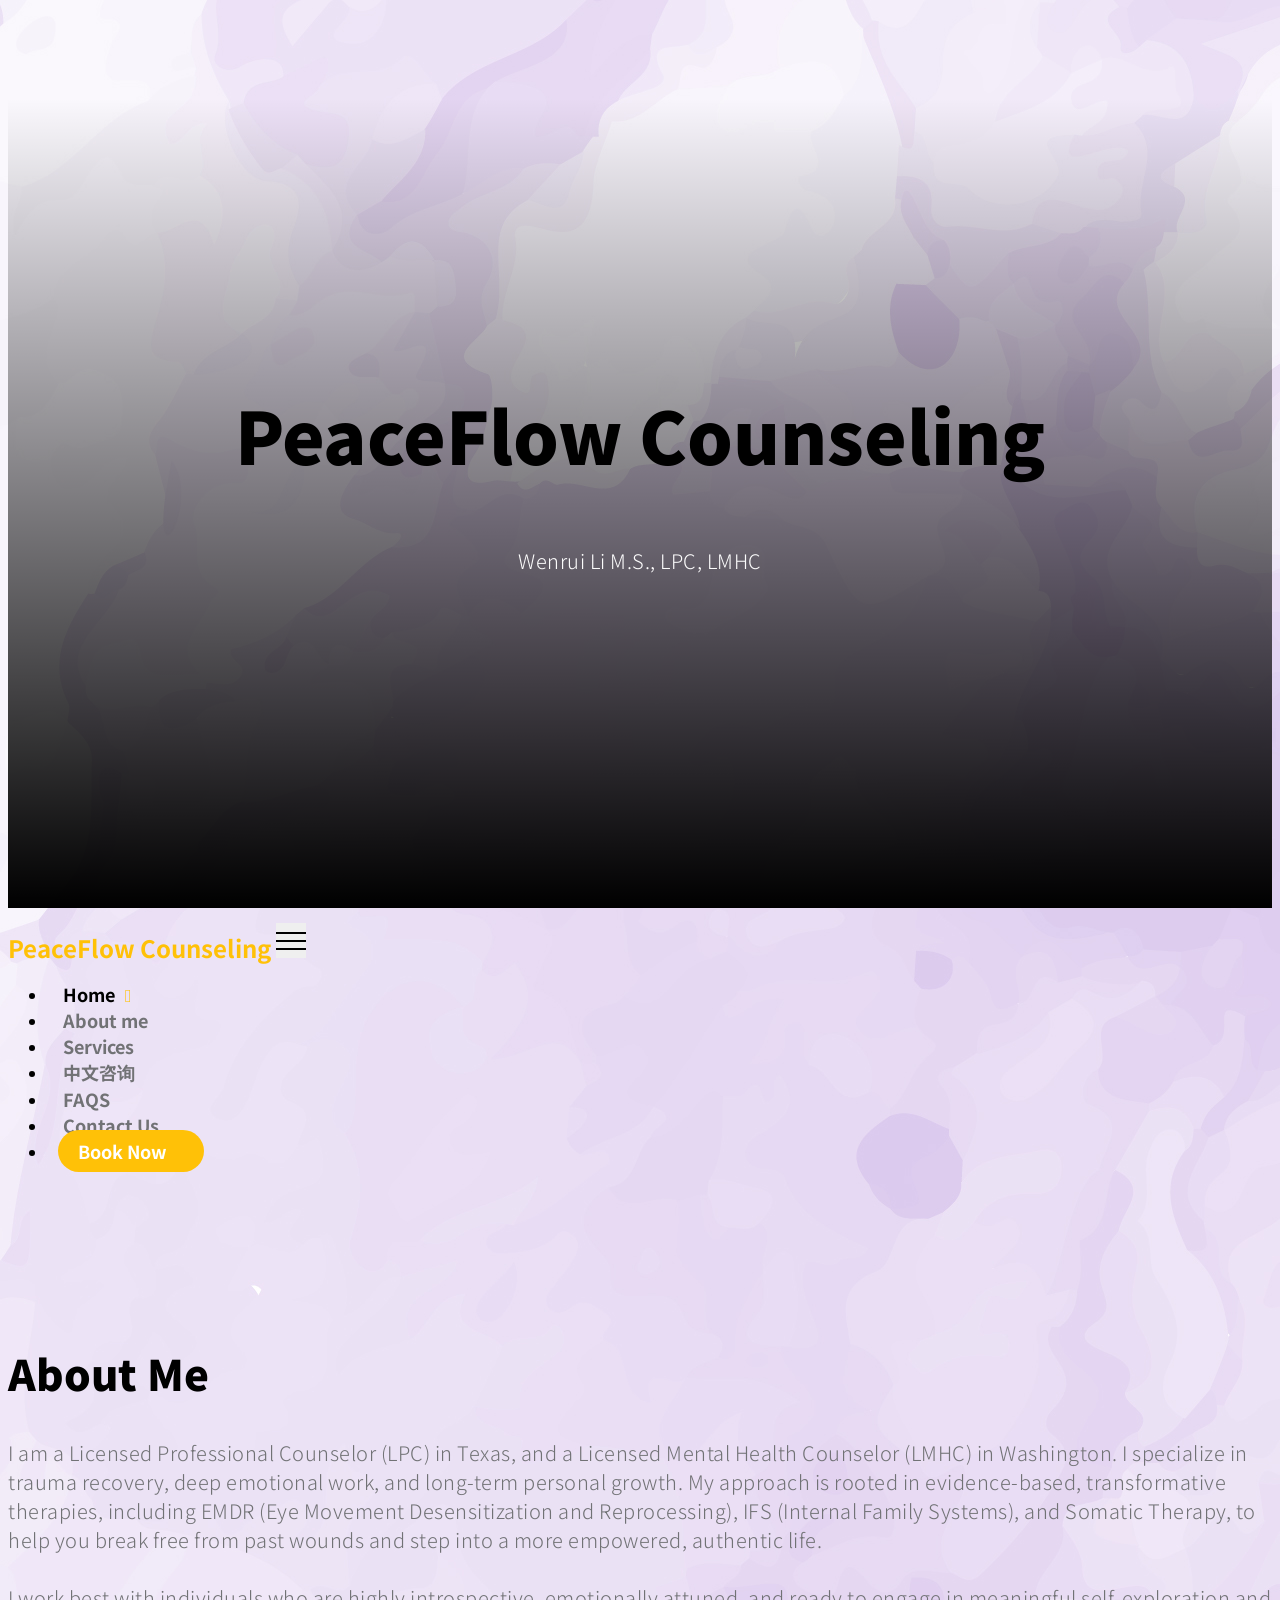
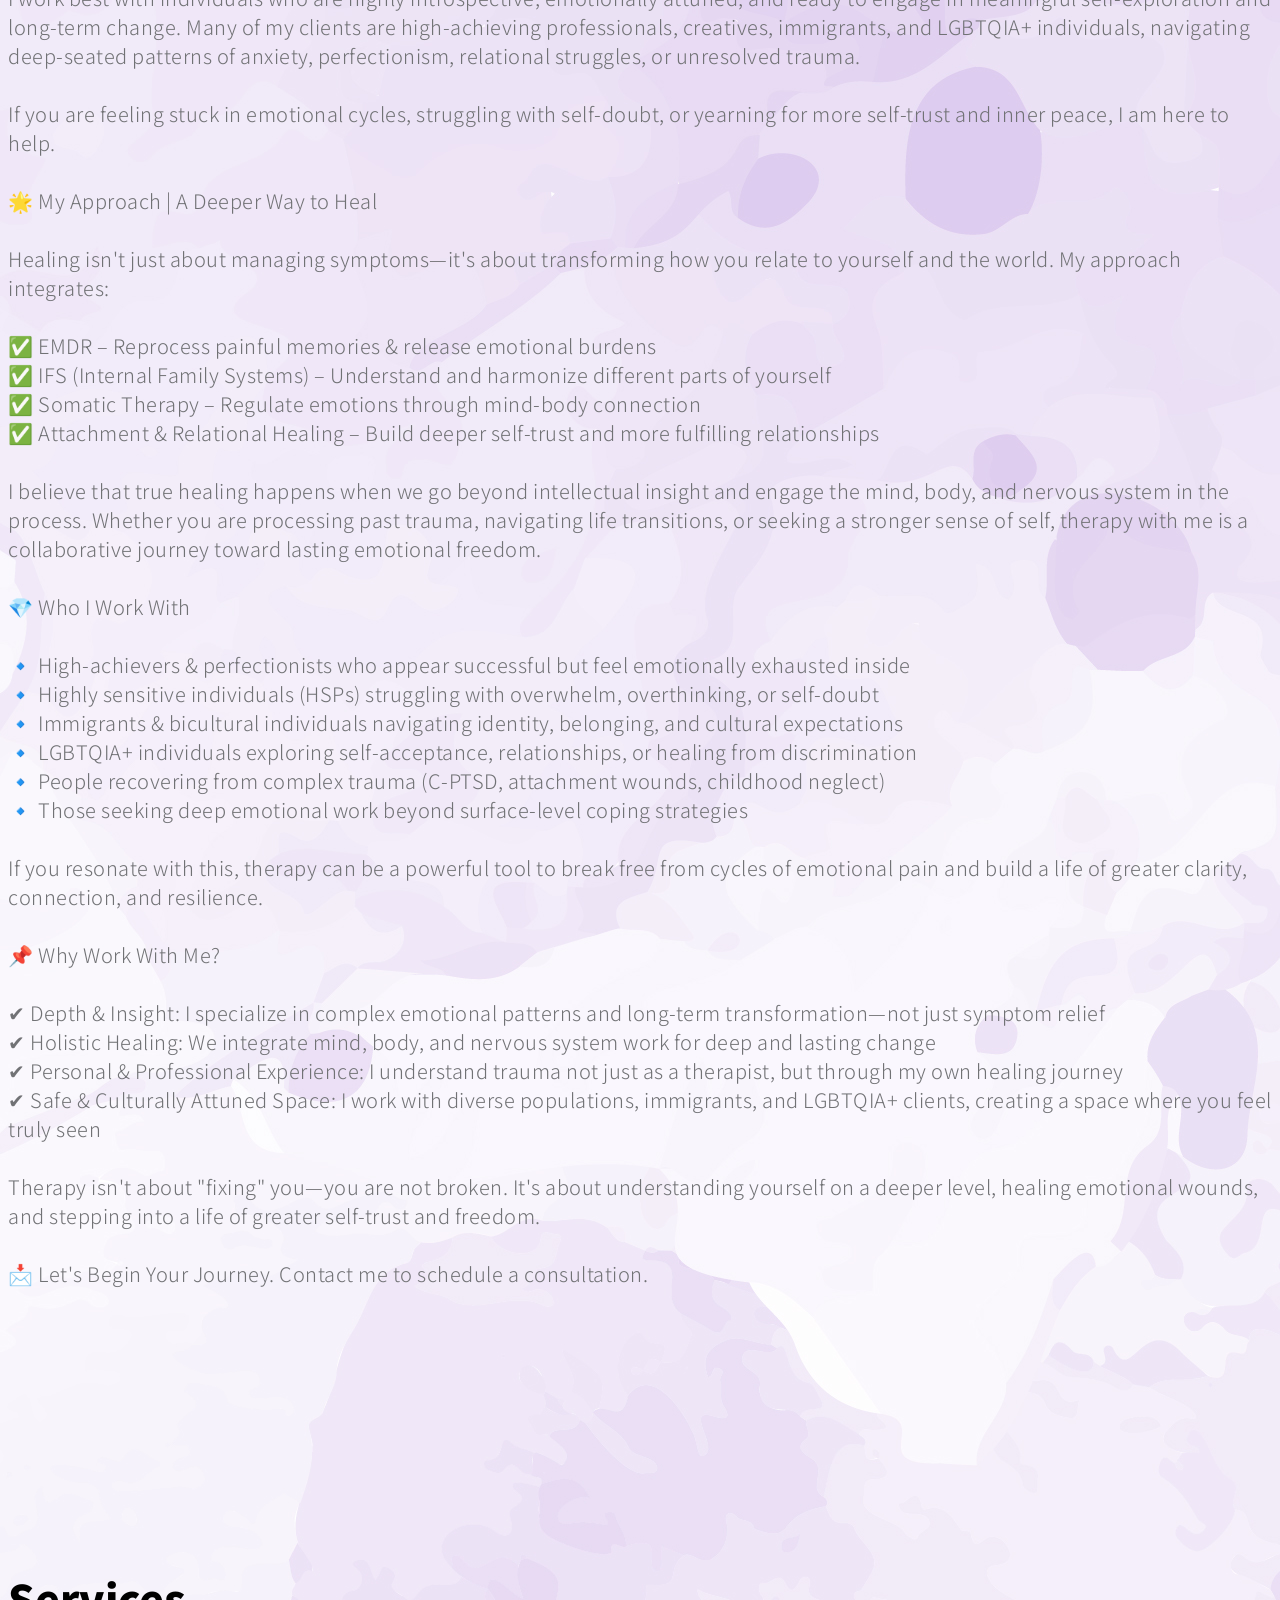
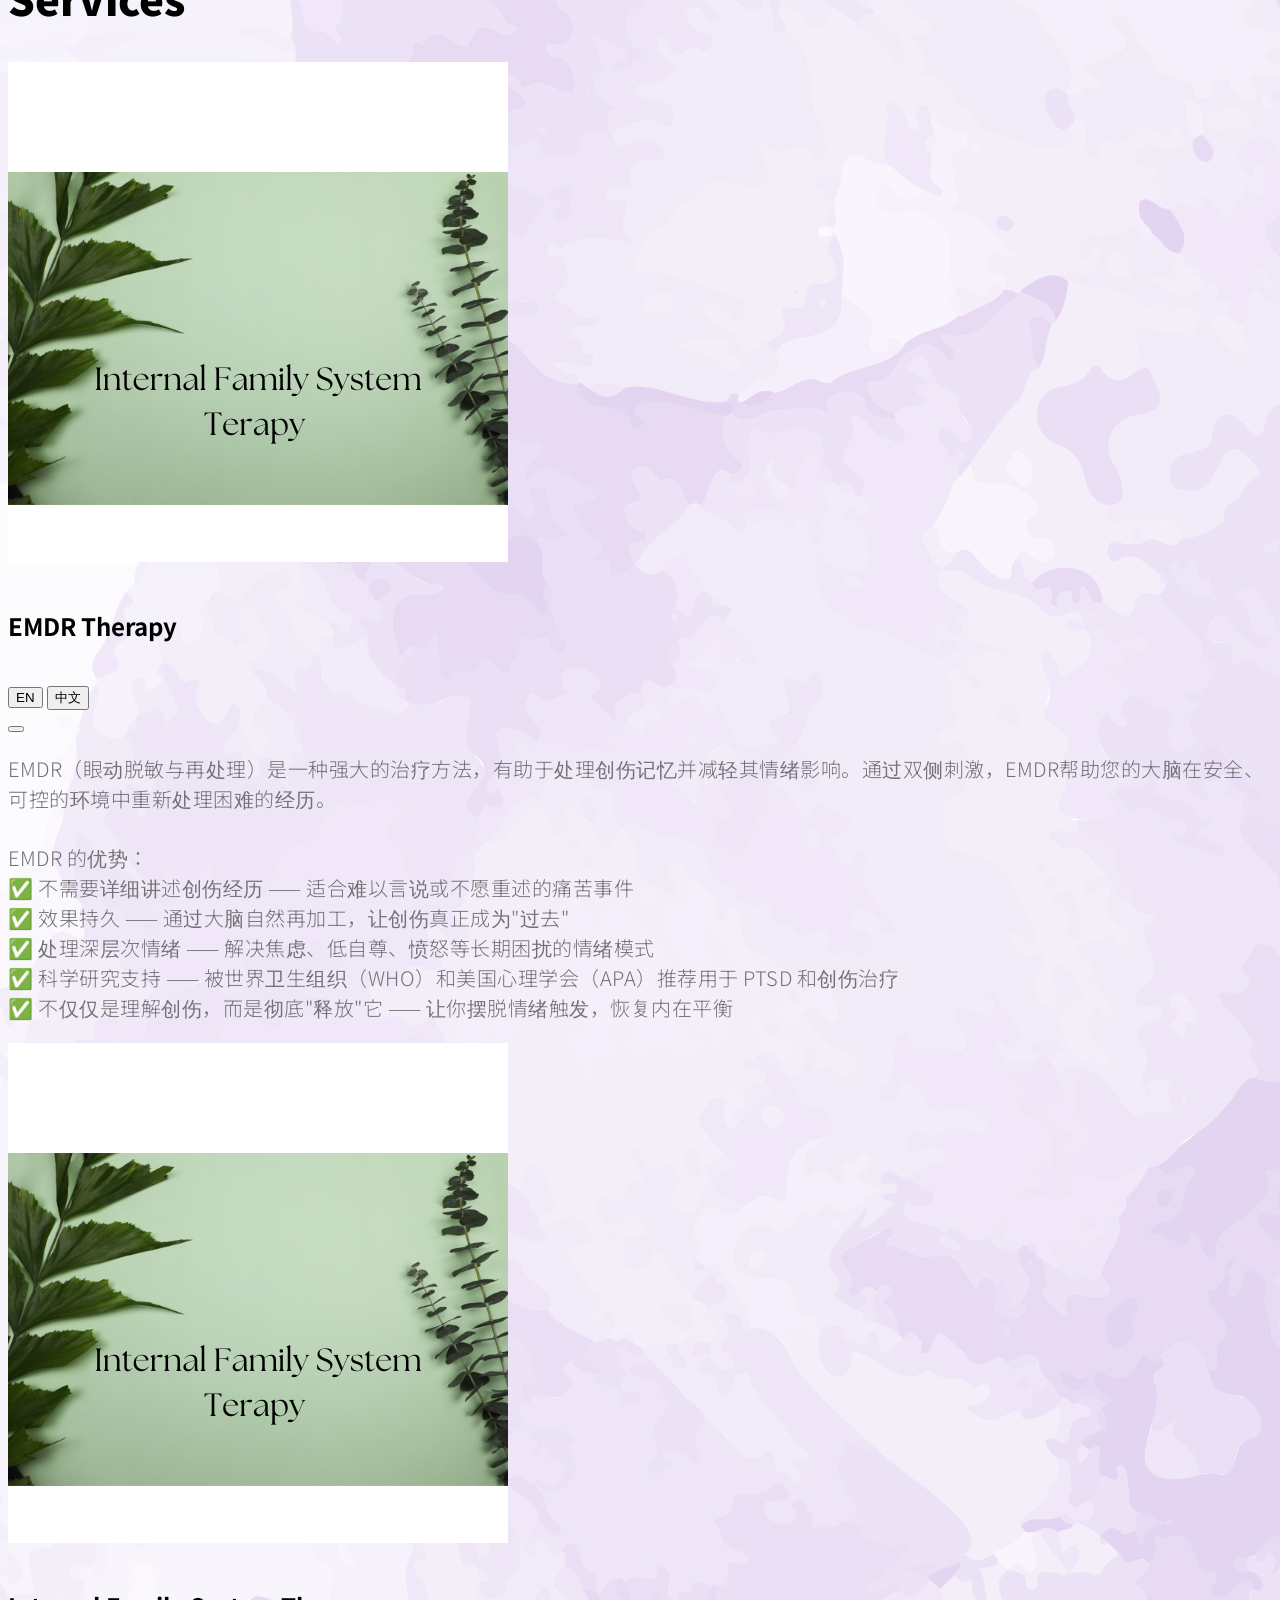
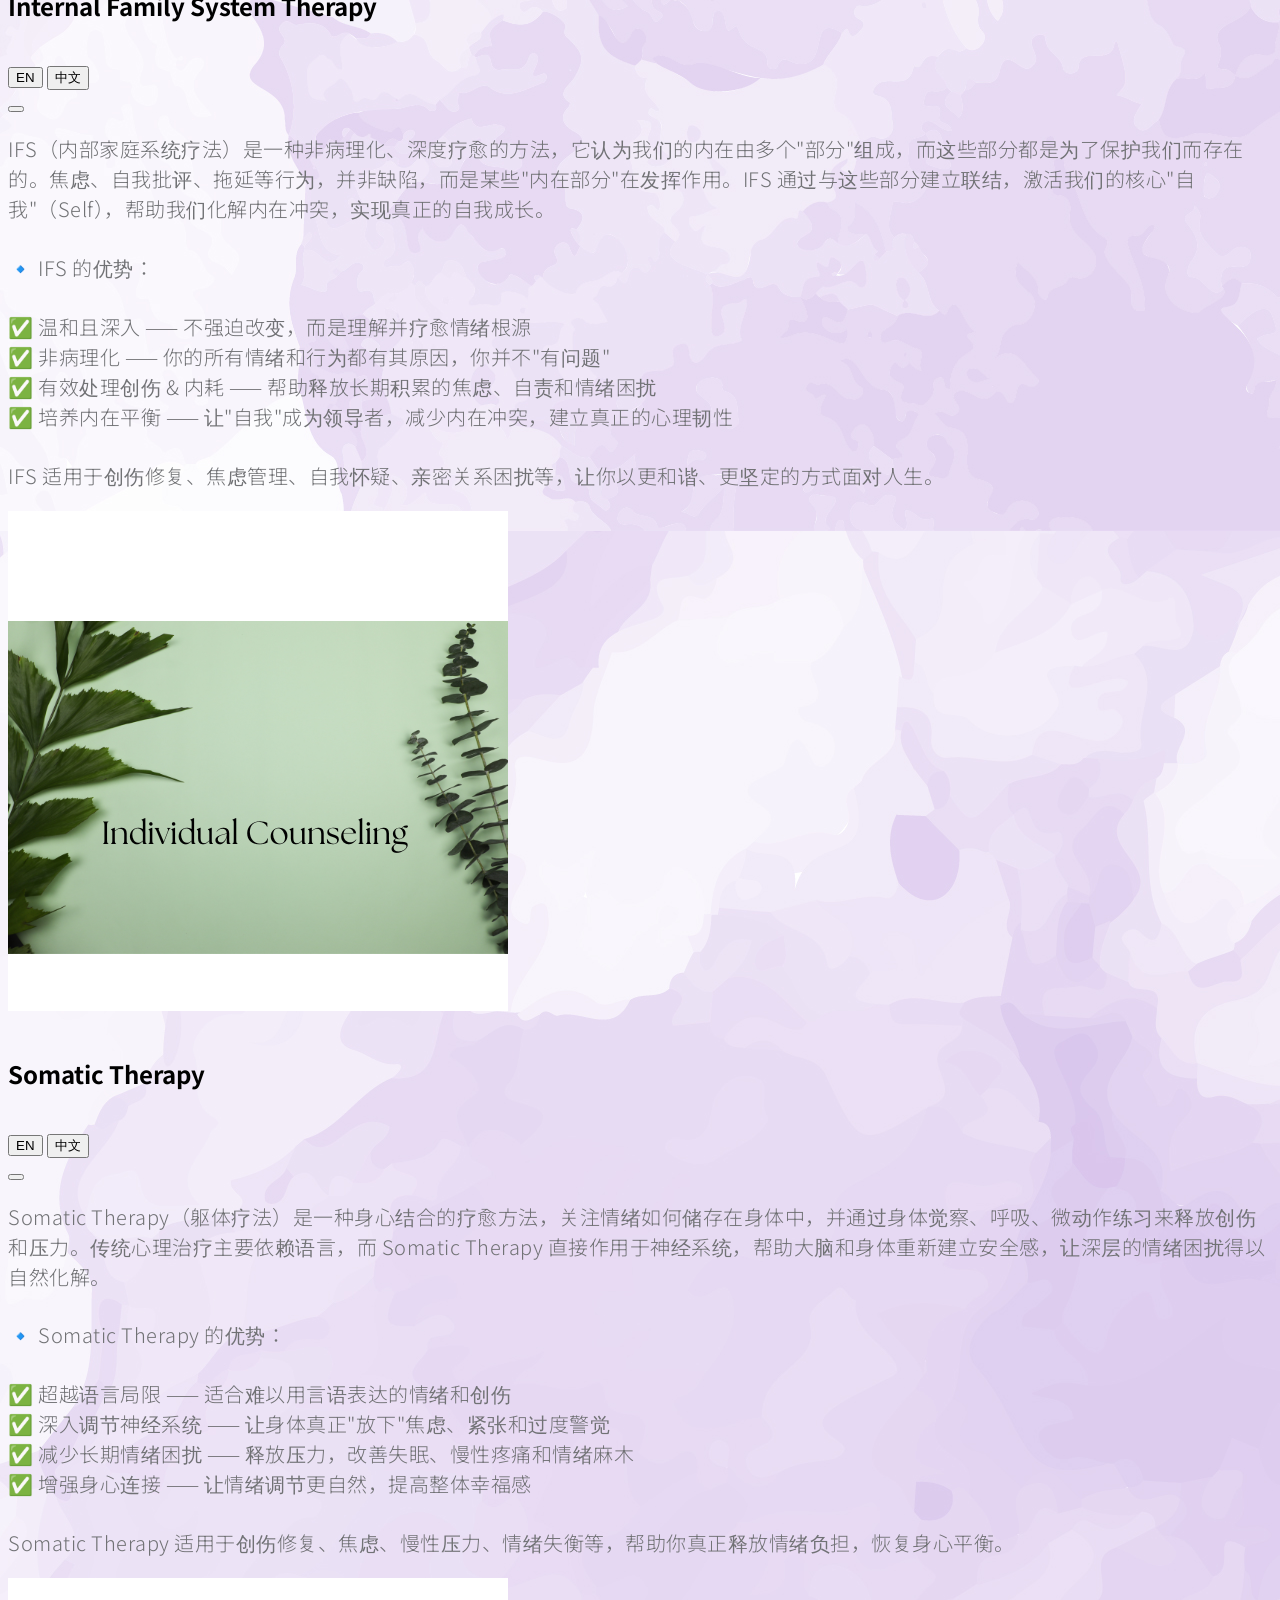
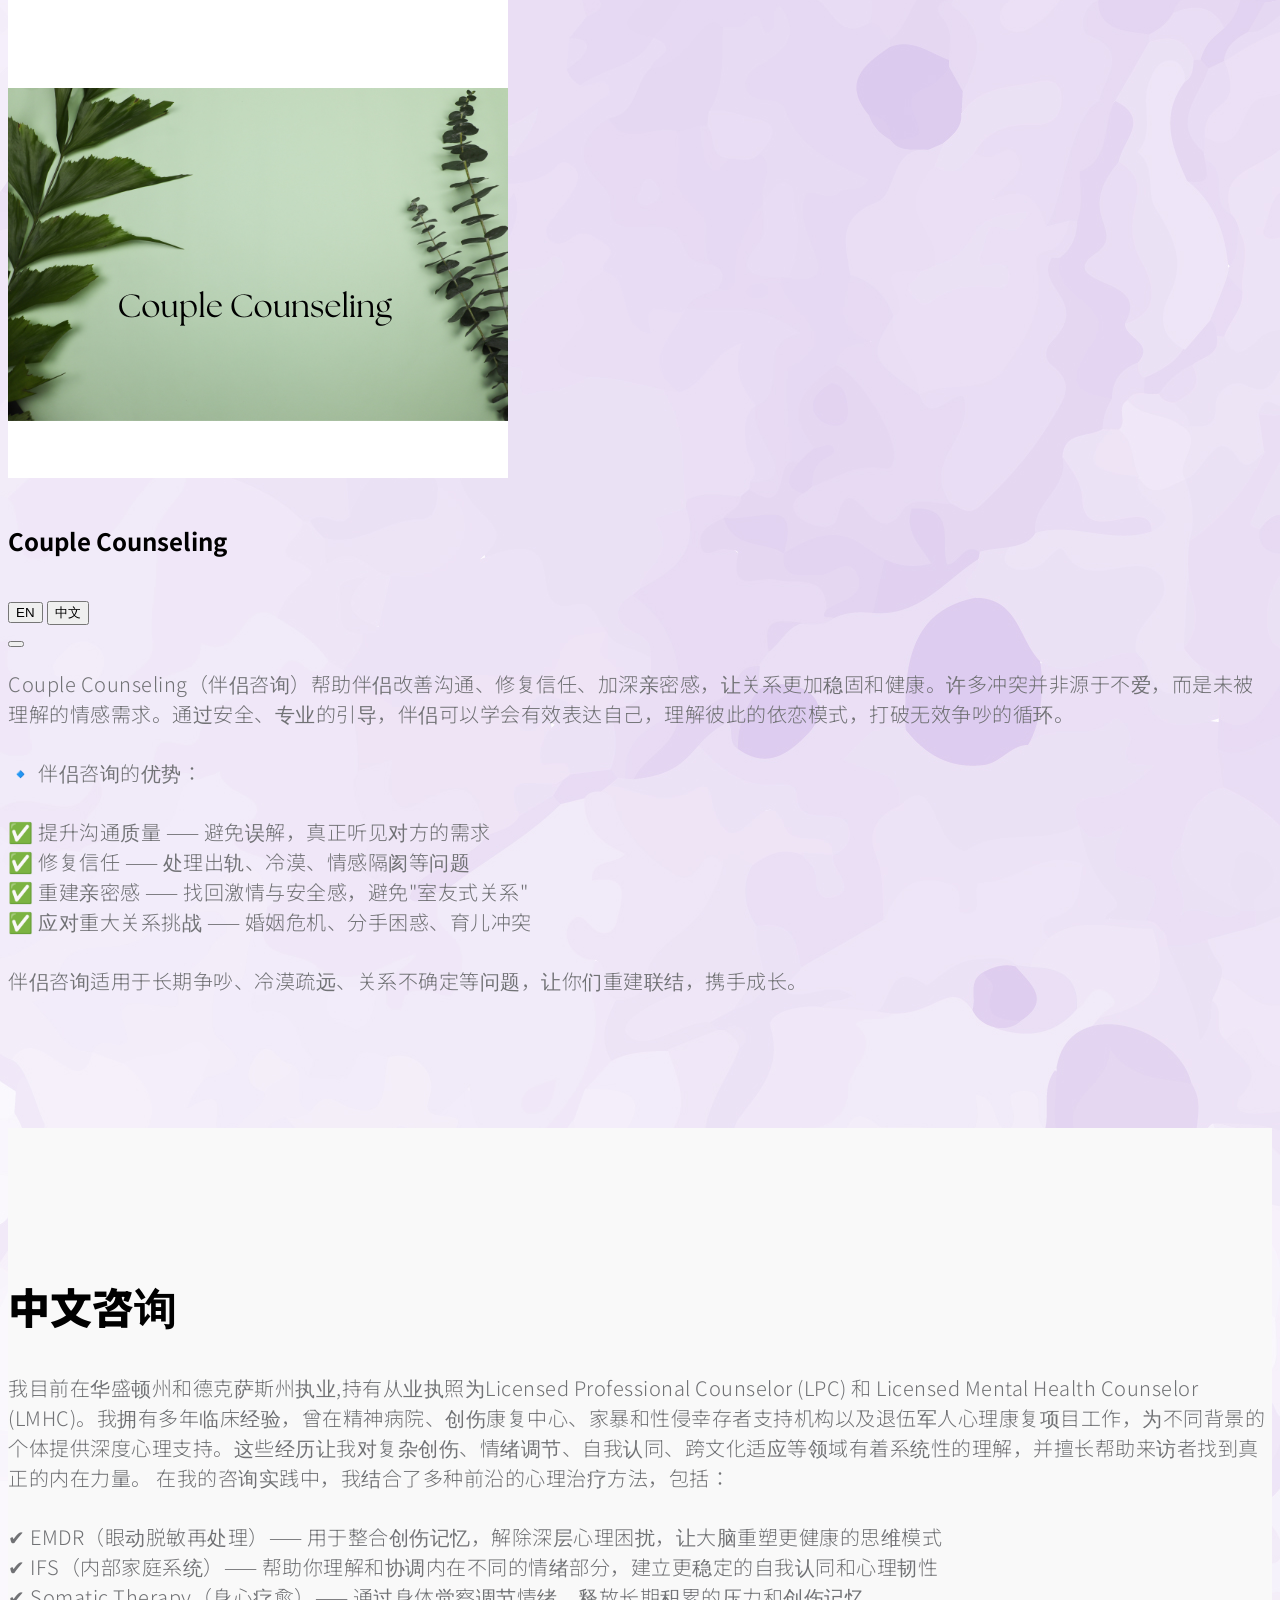
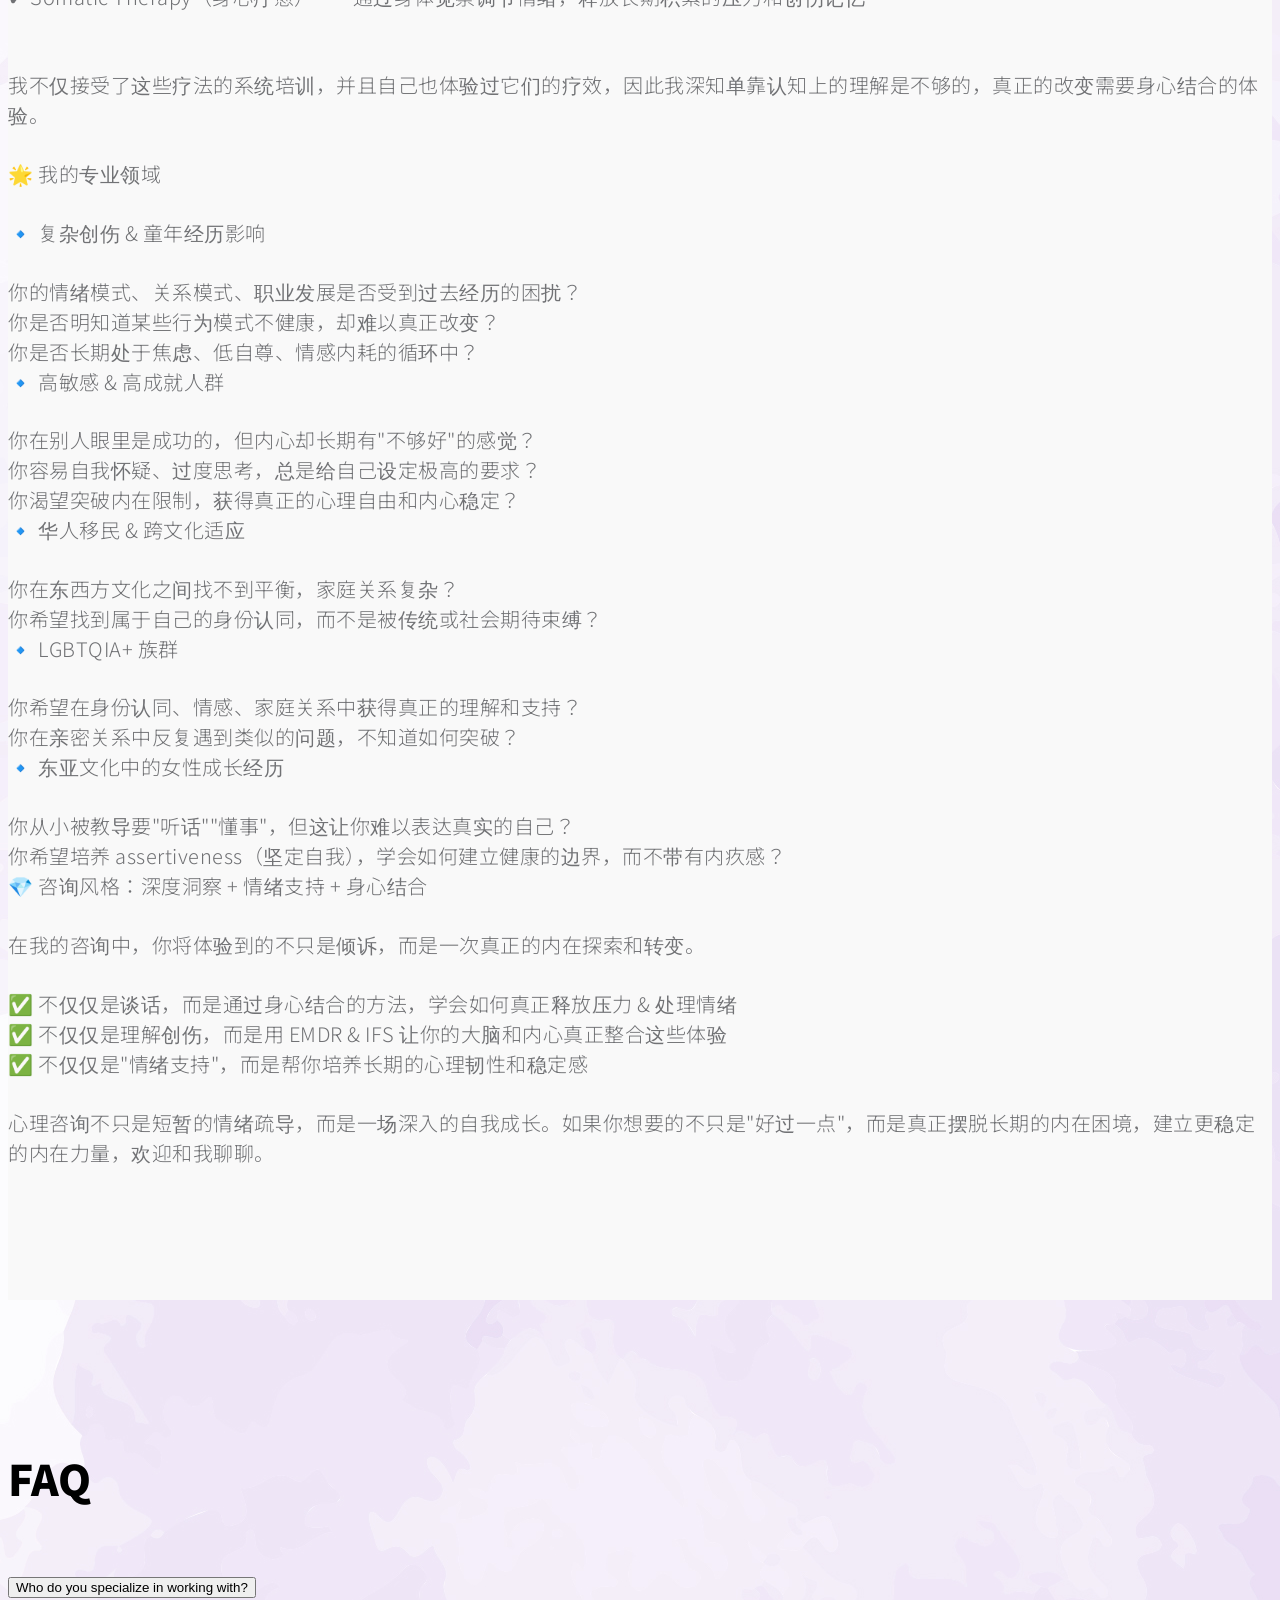
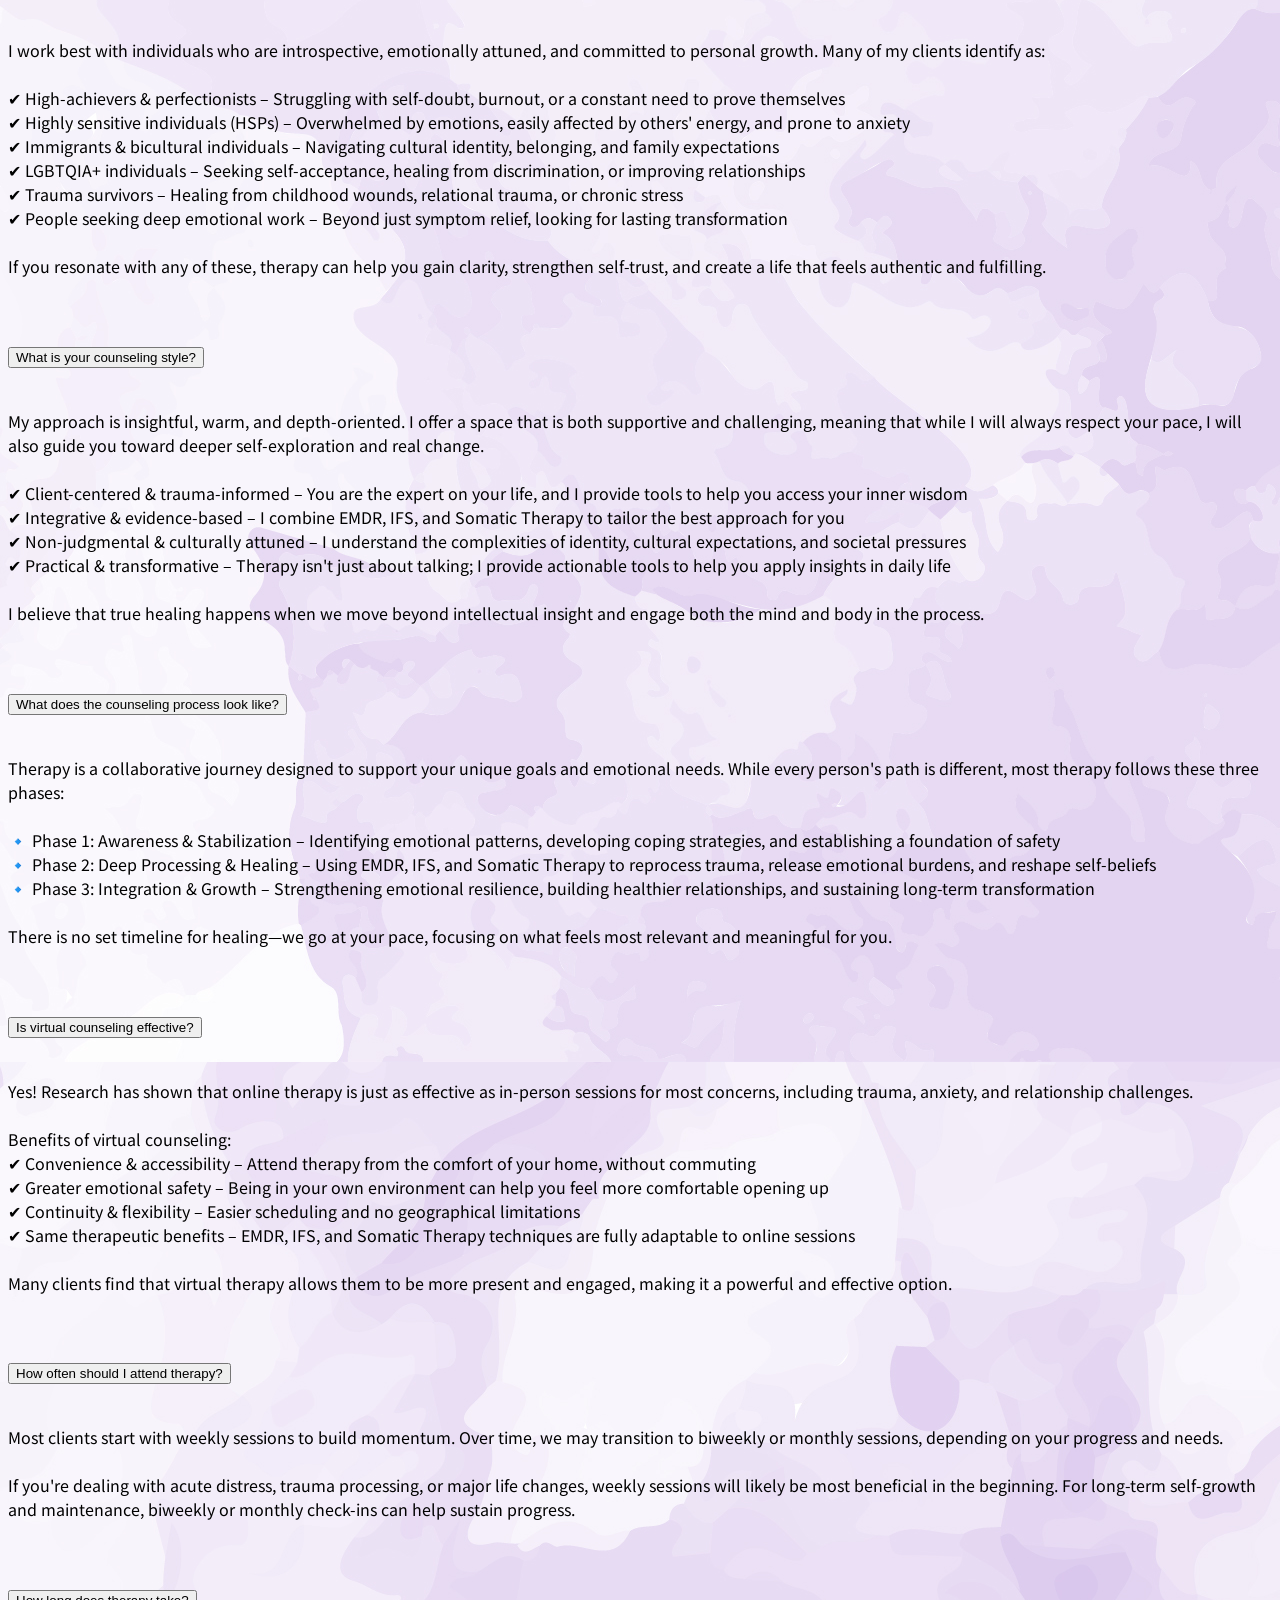
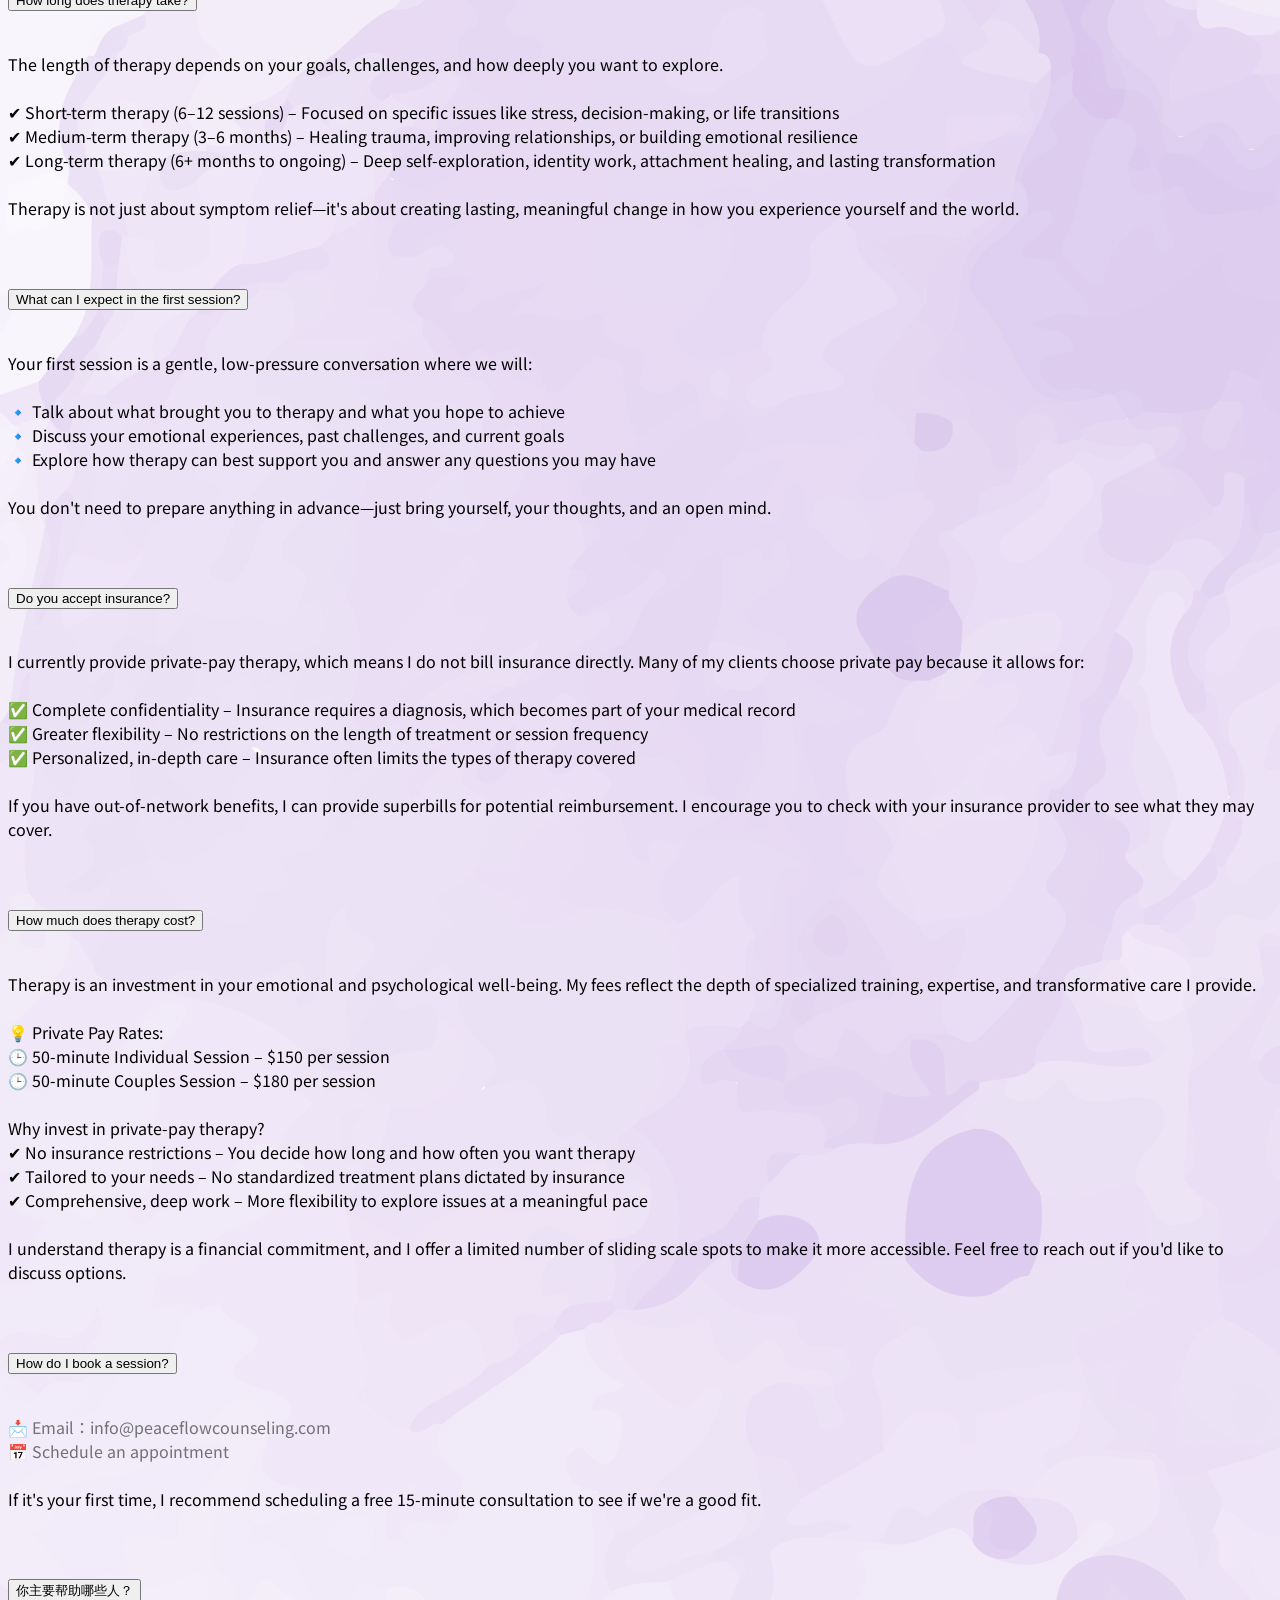
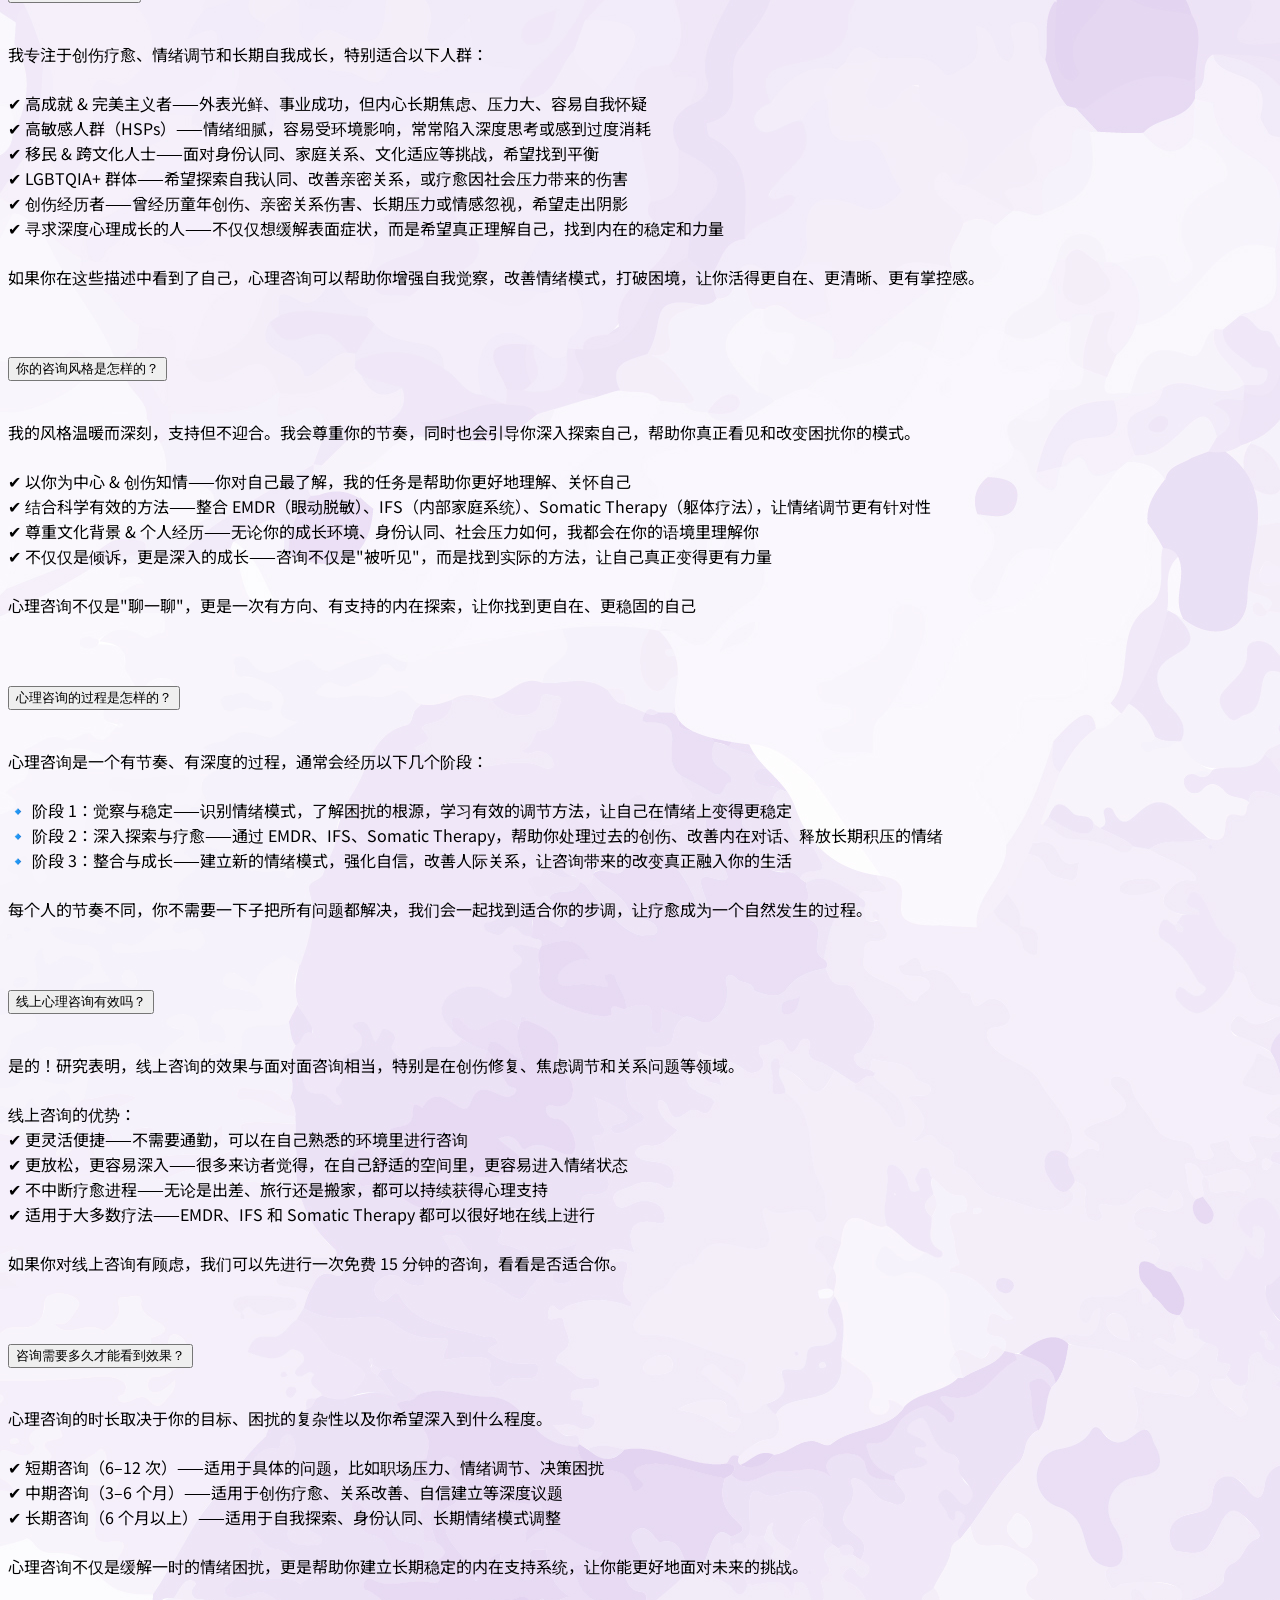
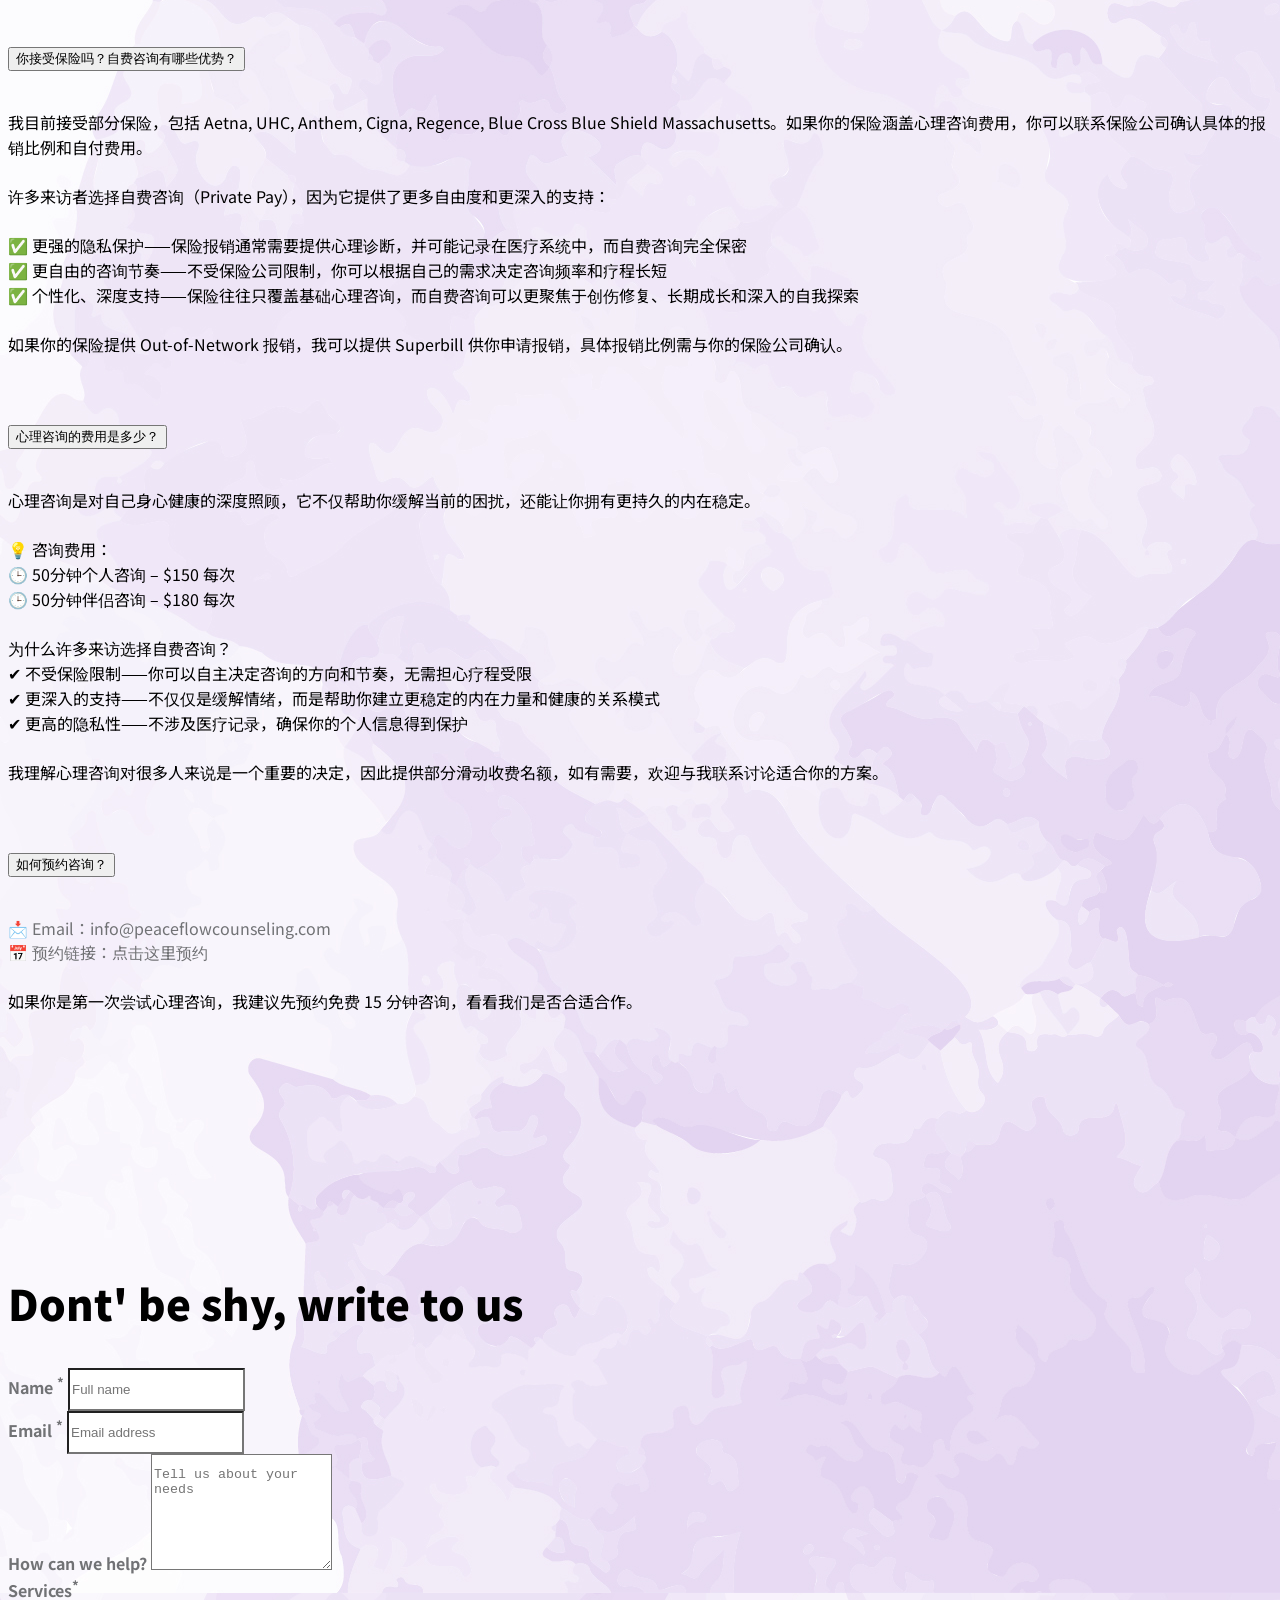
==== index.html @ e7526425 "Fix image not showing" ====
<!doctype html>
<html lang="en">
    <head>
        <meta charset="utf-8">
        <meta name="viewport" content="width=device-width, initial-scale=1">

        <meta name="description" content="">
        <meta name="author" content="">

        <title>PeaceFlow Counseling</title>

        <!-- CSS FILES -->
        <link rel="preconnect" href="https://fonts.googleapis.com">

        <link rel="preconnect" href="https://fonts.gstatic.com" crossorigin>
        
        <link href="https://fonts.googleapis.com/css2?family=Noto+Sans+JP:wght@100;300;400;700;900&display=swap" rel="stylesheet">

        <link href="css/bootstrap.min.css" rel="stylesheet">
        <link href="css/bootstrap-icons.css" rel="stylesheet">

        <link rel="stylesheet" href="css/magnific-popup.css">

        <link href="css/aos.css" rel="stylesheet">

        <link href="css/templatemo-nomad-force.css" rel="stylesheet">

        <link href="https://fonts.googleapis.com/css2?family=Roboto:wght@400;700&display=swap" rel="stylesheet">

        <style>
            .reserve-btn {
                background-color: #ffc107; /* Bootstrap yellow */
                color: white !important;
                border-radius: 25px;
                padding: 8px 20px !important;
                margin-left: 10px;
                transition: all 0.3s ease;
            }

            .reserve-btn:hover {
                background-color: #ffcd39; /* Slightly lighter yellow on hover */
                color: white !important;
                transform: none;
            }
        </style>

<!--

TemplateMo 567 Nomad Force

https://templatemo.com/tm-567-nomad-force

-->
    </head>
    
    <body>
    
        <main>

            <section class="hero" id="hero">
                <div class="heroText">
                    <h1 class="text-white mt-5 mb-lg-4" data-aos="zoom-in" data-aos-delay="800">
                        PeaceFlow Counseling
                    </h1>

                    <p class="text-secondary-white-color" data-aos="fade-up" data-aos-delay="1000">
                        Wenrui Li M.S., LPC, LMHC
                    </p>
                </div>

                <div class="videoWrapper">
                    <video autoplay="" loop="" muted="" class="custom-video" poster="videos/792bd98f3e617786c850493560e11c45.jpg">
                        <source src="videos/814dc43e870597176cad645798825c03.mp4" type="video/mp4">

                        Your browser does not support the video tag.
                    </video>
                </div>

                <div class="overlay"></div>
            </section>

            <nav class="navbar navbar-expand-lg bg-light shadow-lg">
                <div class="container">
                    <a class="navbar-brand" href="index.html">
                        <strong>PeaceFlow Counseling</strong>
                    </a>

                    <button class="navbar-toggler" type="button" data-bs-toggle="collapse" data-bs-target="#navbarNav" aria-controls="navbarNav" aria-expanded="false" aria-label="Toggle navigation">
                        <span class="navbar-toggler-icon"></span>
                    </button>

                    <div class="collapse navbar-collapse" id="navbarNav">
                        <ul class="navbar-nav mx-auto">
                            <li class="nav-item active">
                                <a class="nav-link" href="#hero">Home</a>
                            </li>

                            <li class="nav-item">
                                <a class="nav-link" href="#about">About me</a>
                            </li>

                            <li class="nav-item">
                                <a class="nav-link" href="#aboutMe">Services</a>
                            </li>

                            <li class="nav-item">
                                <a class="nav-link" href="#portfolio">中文咨询</a>
                            </li>

                            <li class="nav-item">
                                <a class="nav-link" href="#news">FAQS</a>
                            </li>

                            <li class="nav-item">
                                <a class="nav-link" href="#contact">Contact Us</a>
                            </li>
                            <li class="nav-item">
                                <a class="nav-link reserve-btn" href="https://secure.helloalma.com/providers/wenrui-li/" target="_blank">Book Now</a>
                            </li>
                        </ul>
                    </div>
                </div>
            </nav>

            <section class="section-padding pb-0" id="about">
                <div class="container mb-5 pb-lg-5">
                    <h2 class="mb-5 text-center" data-aos="fade-up">About Me</h2>
                    <p class="mb-3" data-aos="fade-up">
                        I am a Licensed Professional Counselor (LPC) in Texas, and a Licensed Mental Health Counselor (LMHC) in Washington. I specialize in trauma recovery, deep emotional work, and long-term personal growth. My approach is rooted in evidence-based, transformative therapies, including EMDR (Eye Movement Desensitization and Reprocessing), IFS (Internal Family Systems), and Somatic Therapy, to help you break free from past wounds and step into a more empowered, authentic life.<br/><br/>

                        I work best with individuals who are highly introspective, emotionally attuned, and ready to engage in meaningful self-exploration and long-term change. Many of my clients are high-achieving professionals, creatives, immigrants, and LGBTQIA+ individuals, navigating deep-seated patterns of anxiety, perfectionism, relational struggles, or unresolved trauma.<br/><br/>

                        If you are feeling stuck in emotional cycles, struggling with self-doubt, or yearning for more self-trust and inner peace, I am here to help.<br/><br/>

                        🌟 My Approach | A Deeper Way to Heal<br/><br/>
                        Healing isn't just about managing symptoms—it's about transforming how you relate to yourself and the world. My approach integrates:<br/><br/>

                        ✅ EMDR – Reprocess painful memories & release emotional burdens<br/>
                        ✅ IFS (Internal Family Systems) – Understand and harmonize different parts of yourself<br/>
                        ✅ Somatic Therapy – Regulate emotions through mind-body connection<br/>
                        ✅ Attachment & Relational Healing – Build deeper self-trust and more fulfilling relationships<br/><br/>

                        I believe that true healing happens when we go beyond intellectual insight and engage the mind, body, and nervous system in the process. Whether you are processing past trauma, navigating life transitions, or seeking a stronger sense of self, therapy with me is a collaborative journey toward lasting emotional freedom.<br/><br/>

                        💎 Who I Work With<br/><br/>
                        🔹 High-achievers & perfectionists who appear successful but feel emotionally exhausted inside<br/>
                        🔹 Highly sensitive individuals (HSPs) struggling with overwhelm, overthinking, or self-doubt<br/>
                        🔹 Immigrants & bicultural individuals navigating identity, belonging, and cultural expectations<br/>
                        🔹 LGBTQIA+ individuals exploring self-acceptance, relationships, or healing from discrimination<br/>
                        🔹 People recovering from complex trauma (C-PTSD, attachment wounds, childhood neglect)<br/>
                        🔹 Those seeking deep emotional work beyond surface-level coping strategies<br/><br/>

                        If you resonate with this, therapy can be a powerful tool to break free from cycles of emotional pain and build a life of greater clarity, connection, and resilience.<br/><br/>

                        📌 Why Work With Me?<br/><br/>
                        ✔ Depth & Insight: I specialize in complex emotional patterns and long-term transformation—not just symptom relief<br/>
                        ✔ Holistic Healing: We integrate mind, body, and nervous system work for deep and lasting change<br/>
                        ✔ Personal & Professional Experience: I understand trauma not just as a therapist, but through my own healing journey<br/>
                        ✔ Safe & Culturally Attuned Space: I work with diverse populations, immigrants, and LGBTQIA+ clients, creating a space where you feel truly seen<br/><br/>

                        Therapy isn't about "fixing" you—you are not broken. It's about understanding yourself on a deeper level, healing emotional wounds, and stepping into a life of greater self-trust and freedom.<br/><br/>

                        📩 Let's Begin Your Journey. Contact me to schedule a consultation.</p>
                </div>
                
                
            </section>
            <section class="section-padding pb-0" id="aboutMe">

                <div class="container-fluid">
                    <h2 class="mb-5 text-center" data-aos="fade-up">Services</h2>
                    <div class="row justify-content-around">
                        <div class="row justify-content-center">
                            <div class="col-lg-3 mx-1">
                                <!-- Modal 3 -->
                                <a href="#" data-bs-toggle="modal" data-bs-target="#serviceModal3">
                                    <img src="images/PeaceFlowService/service4.png" class="img-fluid" alt="EMDR Therapy" data-aos="fade-up">
                                </a>
                                <div class="modal fade" id="serviceModal3">
                                    <div class="modal-dialog modal-dialog-centered modal-lg">
                                        <div class="modal-content">
                                            <div class="modal-header">
                                                <h5 class="modal-title" id="serviceModal3Label">EMDR Therapy</h5>
                                                <div class="language-switch">
                                                    <button class="btn btn-sm btn-outline-secondary" onclick="switchLanguage('en', 'serviceModal3')">EN</button>
                                                    <button class="btn btn-sm btn-outline-secondary" onclick="switchLanguage('zh', 'serviceModal3')">中文</button>
                                                </div>
                                                <button type="button" class="btn-close" data-bs-dismiss="modal" aria-label="Close"></button>
                                            </div>
                                            <div class="modal-body">
                                                <div class="content-en" style="display: none;">
                                                    <p class="mt-3">EMDR (Eye Movement Desensitization and Reprocessing) is a powerful therapeutic approach that helps process traumatic memories and reduce their emotional impact. Through bilateral stimulation, EMDR helps your brain reprocess difficult experiences in a safe, controlled environment.<br/> EMDR is especially effective for PTSD, childhood trauma, negative self-beliefs, and emotional triggers, providing lasting relief and a renewed sense of inner stability.</p>
                                                </div>
                                                <div class="content-zh">
                                                    <p class="mt-3">EMDR（眼动脱敏与再处理）是一种强大的治疗方法，有助于处理创伤记忆并减轻其情绪影响。通过双侧刺激，EMDR帮助您的大脑在安全、可控的环境中重新处理困难的经历。
                                                        <br/><br/>EMDR 的优势：<br/>

                                                        ✅ 不需要详细讲述创伤经历 —— 适合难以言说或不愿重述的痛苦事件<br/>
                                                        ✅ 效果持久 —— 通过大脑自然再加工，让创伤真正成为"过去"<br/>
                                                        ✅ 处理深层次情绪 —— 解决焦虑、低自尊、愤怒等长期困扰的情绪模式<br/>
                                                        ✅ 科学研究支持 —— 被世界卫生组织（WHO）和美国心理学会（APA）推荐用于 PTSD 和创伤治疗<br/>
                                                        ✅ 不仅仅是理解创伤，而是彻底"释放"它 —— 让你摆脱情绪触发，恢复内在平衡</p>
                                                </div>
                                            </div>
                                        </div>
                                    </div>
                                </div>
                            </div>
                            
                            <div class="col-lg-3 mx-1">
                                <!-- Modal 4 -->
                                <a href="#" data-bs-toggle="modal" data-bs-target="#serviceModal4">
                                    <img src="images/PeaceFlowService/service4.png" class="img-fluid" alt="Internal Family System Therapy" data-aos="fade-up">
                                </a>
                                <div class="modal fade" id="serviceModal4">
                                    <div class="modal-dialog modal-dialog-centered modal-lg">
                                        <div class="modal-content">
                                            <div class="modal-header">
                                                <h5 class="modal-title" id="serviceModal4Label">Internal Family System Therapy</h5>
                                                <div class="language-switch">
                                                    <button class="btn btn-sm btn-outline-secondary" onclick="switchLanguage('en', 'serviceModal4')">EN</button>
                                                    <button class="btn btn-sm btn-outline-secondary" onclick="switchLanguage('zh', 'serviceModal4')">中文</button>
                                                </div>
                                                <button type="button" class="btn-close" data-bs-dismiss="modal" aria-label="Close"></button>
                                            </div>
                                            <div class="modal-body">
                                                <div class="content-en" style="display: none;">
                                                    <p class="mt-3">Internal Family Systems (IFS) is a transformative, non-pathologizing therapy that helps individuals understand and heal the different "parts" within themselves. Instead of viewing emotional struggles as problems to fix, IFS sees them as protective mechanisms that have developed over time. By fostering a compassionate relationship with these inner parts, guided by the core Self, individuals can achieve deep healing, emotional balance, and lasting personal growth.</p>
                                                </div>
                                                <div class="content-zh">
                                                    <p class="mt-3">IFS（内部家庭系统疗法）是一种非病理化、深度疗愈的方法，它认为我们的内在由多个"部分"组成，而这些部分都是为了保护我们而存在的。焦虑、自我批评、拖延等行为，并非缺陷，而是某些"内在部分"在发挥作用。IFS 通过与这些部分建立联结，激活我们的核心"自我"（Self），帮助我们化解内在冲突，实现真正的自我成长。
                                                    <br/>
                                                    <br/>
                                                    🔹 IFS 的优势：
                                                    <br/>
                                                    <br/>
                                                    ✅ 温和且深入 —— 不强迫改变，而是理解并疗愈情绪根源
                                                    <br/>
                                                    ✅ 非病理化 —— 你的所有情绪和行为都有其原因，你并不"有问题"
                                                    <br/>
                                                    ✅ 有效处理创伤 & 内耗 —— 帮助释放长期积累的焦虑、自责和情绪困扰
                                                    <br/>
                                                    ✅ 培养内在平衡 —— 让"自我"成为领导者，减少内在冲突，建立真正的心理韧性
                                                    <br/>
                                                    <br/>
                                                    IFS 适用于创伤修复、焦虑管理、自我怀疑、亲密关系困扰等，让你以更和谐、更坚定的方式面对人生。</p>
                                                </div>
                                            </div>
                                        </div>
                                    </div>
                                </div>
                            </div>
                        </div>
                    </div>
                    <div class="row justify-content-around">
                        <div class="row justify-content-center">
                            <div class="col-lg-3 mx-1">
                                <!-- Modal 1 -->
                                <a href="#" data-bs-toggle="modal" data-bs-target="#serviceModal1">
                                    <img src="images/PeaceFlowService/service1.png" class="img-fluid" alt="Individual Counseling" data-aos="fade-up">
                                </a>
                                <div class="modal fade" id="serviceModal1">
                                    <div class="modal-dialog modal-dialog-centered modal-lg">
                                        <div class="modal-content">
                                            <div class="modal-header">
                                                <h5 class="modal-title" id="serviceModal1Label">Somatic Therapy</h5>
                                                <div class="language-switch">
                                                    <button class="btn btn-sm btn-outline-secondary" onclick="switchLanguage('en', 'serviceModal1')">EN</button>
                                                    <button class="btn btn-sm btn-outline-secondary" onclick="switchLanguage('zh', 'serviceModal1')">中文</button>
                                                </div>
                                                <button type="button" class="btn-close" data-bs-dismiss="modal" aria-label="Close"></button>
                                            </div>
                                            <div class="modal-body">
                                                <div class="content-en" style="display: none;">
                                                    <p class="mt-3">Somatic Therapy is a body-centered approach to healing that recognizes the deep connection between the mind and body. Unlike traditional talk therapy, which focuses primarily on thoughts and emotions, Somatic Therapy helps individuals release trauma, stress, and emotional pain stored in the body. By using techniques such as breathwork, movement, and body awareness, it allows the nervous system to regulate and restore a sense of safety. Somatic Therapy is particularly effective for trauma survivors, individuals experiencing anxiety, chronic stress, or emotional numbness, offering a holistic path to deep and lasting healing.</p>
                                                </div>
                                                <div class="content-zh">
                                                    <p class="mt-3">
                                                        Somatic Therapy（躯体疗法）是一种身心结合的疗愈方法，关注情绪如何储存在身体中，并通过身体觉察、呼吸、微动作练习来释放创伤和压力。传统心理治疗主要依赖语言，而 Somatic Therapy 直接作用于神经系统，帮助大脑和身体重新建立安全感，让深层的情绪困扰得以自然化解。
                                                        <br/>
                                                        <br/>
                                                        🔹 Somatic Therapy 的优势：
                                                        <br/>
                                                        <br/>
                                                        ✅ 超越语言局限 —— 适合难以用言语表达的情绪和创伤
                                                        <br/>
                                                        ✅ 深入调节神经系统 —— 让身体真正"放下"焦虑、紧张和过度警觉
                                                        <br/>
                                                        ✅ 减少长期情绪困扰 —— 释放压力，改善失眠、慢性疼痛和情绪麻木
                                                        <br/>
                                                        ✅ 增强身心连接 —— 让情绪调节更自然，提高整体幸福感
                                                        <br/>
                                                        <br/>
                                                        Somatic Therapy 适用于创伤修复、焦虑、慢性压力、情绪失衡等，帮助你真正释放情绪负担，恢复身心平衡。
                                                    </p>
                                                </div>
                                            </div>
                                        </div>
                                    </div>
                                </div>
                            </div>
                            
                            <div class="col-lg-3 mx-1">
                                <!-- Modal 2 -->
                                <a href="#" data-bs-toggle="modal" data-bs-target="#serviceModal2">
                                    <img src="images/PeaceFlowService/service2.png" class="img-fluid" alt="Couple Counseling" data-aos="fade-up">
                                </a>
                                <div class="modal fade" id="serviceModal2">
                                    <div class="modal-dialog modal-dialog-centered modal-lg">
                                        <div class="modal-content">
                                            <div class="modal-header">
                                                <h5 class="modal-title" id="serviceModal2Label">Couple Counseling</h5>
                                                <div class="language-switch">
                                                    <button class="btn btn-sm btn-outline-secondary" onclick="switchLanguage('en', 'serviceModal2')">EN</button>
                                                    <button class="btn btn-sm btn-outline-secondary" onclick="switchLanguage('zh', 'serviceModal2')">中文</button>
                                                </div>
                                                <button type="button" class="btn-close" data-bs-dismiss="modal" aria-label="Close"></button>
                                            </div>
                                            <div class="modal-body">
                                                <div class="content-en" style="display: none;">
                                                    <p class="mt-3">Couple counseling provides a safe, supportive space for partners to improve communication, rebuild trust, and deepen emotional connection. Many relationship struggles stem not from a lack of love, but from unmet emotional needs and miscommunication. Through guided conversations and evidence-based techniques, couples can break unhealthy patterns, express their needs effectively, and strengthen their bond. Whether you're struggling with conflict, feeling disconnected, or unsure about the future, couple counseling helps you understand each other on a deeper level and create a healthier, more fulfilling relationship.</p>
                                                </div>
                                                <div class="content-zh">
                                                    <p class="mt-3">Couple Counseling（伴侣咨询）帮助伴侣改善沟通、修复信任、加深亲密感，让关系更加稳固和健康。许多冲突并非源于不爱，而是未被理解的情感需求。通过安全、专业的引导，伴侣可以学会有效表达自己，理解彼此的依恋模式，打破无效争吵的循环。
                                                        <br/>
                                                        <br/>
                                                        🔹 伴侣咨询的优势：
                                                        <br/>
                                                        <br/>
                                                        ✅ 提升沟通质量 —— 避免误解，真正听见对方的需求
                                                        <br/>
                                                        ✅ 修复信任 —— 处理出轨、冷漠、情感隔阂等问题
                                                        <br/>
                                                        ✅ 重建亲密感 —— 找回激情与安全感，避免"室友式关系"
                                                        <br/>
                                                        ✅ 应对重大关系挑战 —— 婚姻危机、分手困惑、育儿冲突
                                                        <br/>
                                                        <br/>
                                                        伴侣咨询适用于长期争吵、冷漠疏远、关系不确定等问题，让你们重建联结，携手成长。</p>
                                                </div>
                                            </div>
                                        </div>
                                    </div>
                                </div>
                            </div>
                        </div>
                    </div>
                </div>
            </section>

            <section class="section-padding zwzx" id="portfolio">
                <div class="container">
                    <div class="row">

                        <div class="col-12">
                            <h2 class="mb-5 text-center" data-aos="fade-up">中文咨询</h2>
                        </div>
                        <div class="container mb-5 pb-lg-5">
                            <p class="mb-3" data-aos="fade-up">我目前在华盛顿州和德克萨斯州执业,持有从业执照为Licensed Professional Counselor (LPC) 和 Licensed Mental Health Counselor (LMHC)。我拥有多年临床经验，曾在精神病院、创伤康复中心、家暴和性侵幸存者支持机构以及退伍军人心理康复项目工作，为不同背景的个体提供深度心理支持。这些经历让我对复杂创伤、情绪调节、自我认同、跨文化适应等领域有着系统性的理解，并擅长帮助来访者找到真正的内在力量。

                                在我的咨询实践中，我结合了多种前沿的心理治疗方法，包括：
                                <br/>
                                <br/>
                                ✔ EMDR（眼动脱敏再处理）—— 用于整合创伤记忆，解除深层心理困扰，让大脑重塑更健康的思维模式
                                <br/>
                                ✔ IFS（内部家庭系统）—— 帮助你理解和协调内在不同的情绪部分，建立更稳定的自我认同和心理韧性
                                <br/>
                                ✔ Somatic Therapy（身心疗愈）—— 通过身体觉察调节情绪，释放长期积累的压力和创伤记忆
                                <br/>
                                <br/>
                                <br/>
                                我不仅接受了这些疗法的系统培训，并且自己也体验过它们的疗效，因此我深知单靠认知上的理解是不够的，真正的改变需要身心结合的体验。
                                <br/>
                                <br/>
                                🌟 我的专业领域
                                <br/>
                                <br/>
                                🔹 复杂创伤 & 童年经历影响
                                <br/>
                                <br/>
                                你的情绪模式、关系模式、职业发展是否受到过去经历的困扰？
                                <br/>
                                你是否明知道某些行为模式不健康，却难以真正改变？
                                <br/>
                                你是否长期处于焦虑、低自尊、情感内耗的循环中？
                                <br/>
                                🔹 高敏感 & 高成就人群
                                <br/>
                                <br/>
                                你在别人眼里是成功的，但内心却长期有"不够好"的感觉？
                                <br/>
                                你容易自我怀疑、过度思考，总是给自己设定极高的要求？
                                <br/>
                                你渴望突破内在限制，获得真正的心理自由和内心稳定？
                                <br/>
                                🔹 华人移民 & 跨文化适应
                                <br/>
                                <br/>
                                你在东西方文化之间找不到平衡，家庭关系复杂？
                                <br/>
                                你希望找到属于自己的身份认同，而不是被传统或社会期待束缚？
                                <br/>
                                🔹 LGBTQIA+ 族群
                                <br/>
                                <br/>
                                你希望在身份认同、情感、家庭关系中获得真正的理解和支持？
                                <br/>
                                你在亲密关系中反复遇到类似的问题，不知道如何突破？
                                <br/>
                                🔹 东亚文化中的女性成长经历
                                <br/>
                                <br/>
                                你从小被教导要"听话""懂事"，但这让你难以表达真实的自己？
                                <br/>
                                你希望培养 assertiveness（坚定自我），学会如何建立健康的边界，而不带有内疚感？
                                <br/>
                                💎 咨询风格：深度洞察 + 情绪支持 + 身心结合
                                <br/>
                                <br/>
                                在我的咨询中，你将体验到的不只是倾诉，而是一次真正的内在探索和转变。
                                <br/>
                                <br/>
                                ✅ 不仅仅是谈话，而是通过身心结合的方法，学会如何真正释放压力 & 处理情绪
                                <br/>
                                ✅ 不仅仅是理解创伤，而是用 EMDR & IFS 让你的大脑和内心真正整合这些体验
                                <br/>
                                ✅ 不仅仅是"情绪支持"，而是帮你培养长期的心理韧性和稳定感
                                <br/>
                                <br/>
                                心理咨询不只是短暂的情绪疏导，而是一场深入的自我成长。如果你想要的不只是"好过一点"，而是真正摆脱长期的内在困境，建立更稳定的内在力量，欢迎和我聊聊。</p>
                        </div>
                    </div>      
                </div>
            </section>

            <section class="news section-padding faq-section" id="news">
                <div class="container">
                    <div class="row">

                        <div class="col-12">
                            <h2 class="mb-5 text-center" data-aos="fade-up">FAQ</h2>
                        </div>
                        <div class="row">
                            <div class="col-lg-6 col-12">
                                <!-- English FAQ -->
                                <div class="accordion" id="accordionEnglish">
                                    <div class="accordion-item">
                                        <h2 class="accordion-header">
                                            <button class="accordion-button" type="button" data-bs-toggle="collapse" data-bs-target="#collapseOne">
                                                Who do you specialize in working with?
                                            </button>
                                        </h2>
                                        <div id="collapseOne" class="accordion-collapse collapse show" data-bs-parent="#accordionEnglish">
                                            <div class="accordion-body">
                                                I work best with individuals who are introspective, emotionally attuned, and committed to personal growth. Many of my clients identify as:<br><br>
                                                
                                                ✔ High-achievers & perfectionists – Struggling with self-doubt, burnout, or a constant need to prove themselves<br>
                                                ✔ Highly sensitive individuals (HSPs) – Overwhelmed by emotions, easily affected by others' energy, and prone to anxiety<br>
                                                ✔ Immigrants & bicultural individuals – Navigating cultural identity, belonging, and family expectations<br>
                                                ✔ LGBTQIA+ individuals – Seeking self-acceptance, healing from discrimination, or improving relationships<br>
                                                ✔ Trauma survivors – Healing from childhood wounds, relational trauma, or chronic stress<br>
                                                ✔ People seeking deep emotional work – Beyond just symptom relief, looking for lasting transformation<br><br>
                                                
                                                If you resonate with any of these, therapy can help you gain clarity, strengthen self-trust, and create a life that feels authentic and fulfilling.
                                            </div>
                                        </div>
                                    </div>

                                    <div class="accordion-item">
                                        <h2 class="accordion-header">
                                            <button class="accordion-button collapsed" type="button" data-bs-toggle="collapse" data-bs-target="#collapseTwo">
                                                What is your counseling style?
                                            </button>
                                        </h2>
                                        <div id="collapseTwo" class="accordion-collapse collapse" data-bs-parent="#accordionEnglish">
                                            <div class="accordion-body">
                                                My approach is insightful, warm, and depth-oriented. I offer a space that is both supportive and challenging, meaning that while I will always respect your pace, I will also guide you toward deeper self-exploration and real change.<br><br>

                                                ✔ Client-centered & trauma-informed – You are the expert on your life, and I provide tools to help you access your inner wisdom<br>
                                                ✔ Integrative & evidence-based – I combine EMDR, IFS, and Somatic Therapy to tailor the best approach for you<br>
                                                ✔ Non-judgmental & culturally attuned – I understand the complexities of identity, cultural expectations, and societal pressures<br>
                                                ✔ Practical & transformative – Therapy isn't just about talking; I provide actionable tools to help you apply insights in daily life<br><br>

                                                I believe that true healing happens when we move beyond intellectual insight and engage both the mind and body in the process.
                                            </div>
                                        </div>
                                    </div>

                                    <div class="accordion-item">
                                        <h2 class="accordion-header">
                                            <button class="accordion-button collapsed" type="button" data-bs-toggle="collapse" data-bs-target="#collapseThree">
                                                What does the counseling process look like?
                                            </button>
                                        </h2>
                                        <div id="collapseThree" class="accordion-collapse collapse" data-bs-parent="#accordionEnglish">
                                            <div class="accordion-body">
                                                Therapy is a collaborative journey designed to support your unique goals and emotional needs. While every person's path is different, most therapy follows these three phases:<br><br>

                                                🔹 Phase 1: Awareness & Stabilization – Identifying emotional patterns, developing coping strategies, and establishing a foundation of safety<br>
                                                🔹 Phase 2: Deep Processing & Healing – Using EMDR, IFS, and Somatic Therapy to reprocess trauma, release emotional burdens, and reshape self-beliefs<br>
                                                🔹 Phase 3: Integration & Growth – Strengthening emotional resilience, building healthier relationships, and sustaining long-term transformation<br><br>

                                                There is no set timeline for healing—we go at your pace, focusing on what feels most relevant and meaningful for you.
                                            </div>
                                        </div>
                                    </div>

                                    <div class="accordion-item">
                                        <h2 class="accordion-header">
                                            <button class="accordion-button collapsed" type="button" data-bs-toggle="collapse" data-bs-target="#collapseFour">
                                                Is virtual counseling effective?
                                            </button>
                                        </h2>
                                        <div id="collapseFour" class="accordion-collapse collapse" data-bs-parent="#accordionEnglish">
                                            <div class="accordion-body">
                                                Yes! Research has shown that online therapy is just as effective as in-person sessions for most concerns, including trauma, anxiety, and relationship challenges.<br><br>

                                                Benefits of virtual counseling:<br>
                                                ✔ Convenience & accessibility – Attend therapy from the comfort of your home, without commuting<br>
                                                ✔ Greater emotional safety – Being in your own environment can help you feel more comfortable opening up<br>
                                                ✔ Continuity & flexibility – Easier scheduling and no geographical limitations<br>
                                                ✔ Same therapeutic benefits – EMDR, IFS, and Somatic Therapy techniques are fully adaptable to online sessions<br><br>

                                                Many clients find that virtual therapy allows them to be more present and engaged, making it a powerful and effective option.
                                            </div>
                                        </div>
                                    </div>

                                    <div class="accordion-item">
                                        <h2 class="accordion-header">
                                            <button class="accordion-button collapsed" type="button" data-bs-toggle="collapse" data-bs-target="#collapseFive">
                                                How often should I attend therapy?
                                            </button>
                                        </h2>
                                        <div id="collapseFive" class="accordion-collapse collapse" data-bs-parent="#accordionEnglish">
                                            <div class="accordion-body">
                                                Most clients start with weekly sessions to build momentum. Over time, we may transition to biweekly or monthly sessions, depending on your progress and needs.<br><br>

                                                If you're dealing with acute distress, trauma processing, or major life changes, weekly sessions will likely be most beneficial in the beginning. For long-term self-growth and maintenance, biweekly or monthly check-ins can help sustain progress.
                                            </div>
                                        </div>
                                    </div>

                                    <div class="accordion-item">
                                        <h2 class="accordion-header">
                                            <button class="accordion-button collapsed" type="button" data-bs-toggle="collapse" data-bs-target="#collapseSix">
                                                How long does therapy take?
                                            </button>
                                        </h2>
                                        <div id="collapseSix" class="accordion-collapse collapse" data-bs-parent="#accordionEnglish">
                                            <div class="accordion-body">
                                                The length of therapy depends on your goals, challenges, and how deeply you want to explore.<br><br>
                                                
                                                ✔ Short-term therapy (6–12 sessions) – Focused on specific issues like stress, decision-making, or life transitions<br>
                                                ✔ Medium-term therapy (3–6 months) – Healing trauma, improving relationships, or building emotional resilience<br>
                                                ✔ Long-term therapy (6+ months to ongoing) – Deep self-exploration, identity work, attachment healing, and lasting transformation<br><br>

                                                Therapy is not just about symptom relief—it's about creating lasting, meaningful change in how you experience yourself and the world.
                                            </div>
                                        </div>
                                    </div>

                                    <div class="accordion-item">
                                        <h2 class="accordion-header">
                                            <button class="accordion-button collapsed" type="button" data-bs-toggle="collapse" data-bs-target="#collapseSeven">
                                                What can I expect in the first session?
                                            </button>
                                        </h2>
                                        <div id="collapseSeven" class="accordion-collapse collapse" data-bs-parent="#accordionEnglish">
                                            <div class="accordion-body">
                                                Your first session is a gentle, low-pressure conversation where we will:<br><br>
                                                
                                                🔹 Talk about what brought you to therapy and what you hope to achieve<br>
                                                🔹 Discuss your emotional experiences, past challenges, and current goals<br>
                                                🔹 Explore how therapy can best support you and answer any questions you may have<br><br>

                                                You don't need to prepare anything in advance—just bring yourself, your thoughts, and an open mind.
                                            </div>
                                        </div>
                                    </div>

                                    <div class="accordion-item">
                                        <h2 class="accordion-header">
                                            <button class="accordion-button collapsed" type="button" data-bs-toggle="collapse" data-bs-target="#collapseEight">
                                                Do you accept insurance?
                                            </button>
                                        </h2>
                                        <div id="collapseEight" class="accordion-collapse collapse" data-bs-parent="#accordionEnglish">
                                            <div class="accordion-body">
                                                I currently provide private-pay therapy, which means I do not bill insurance directly. Many of my clients choose private pay because it allows for:<br><br>
                                                
                                                ✅ Complete confidentiality – Insurance requires a diagnosis, which becomes part of your medical record<br>
                                                ✅ Greater flexibility – No restrictions on the length of treatment or session frequency<br>
                                                ✅ Personalized, in-depth care – Insurance often limits the types of therapy covered<br><br>

                                                If you have out-of-network benefits, I can provide superbills for potential reimbursement. I encourage you to check with your insurance provider to see what they may cover.
                                            </div>
                                        </div>
                                    </div>

                                    <div class="accordion-item">
                                        <h2 class="accordion-header">
                                            <button class="accordion-button collapsed" type="button" data-bs-toggle="collapse" data-bs-target="#collapseNine">
                                                How much does therapy cost?
                                            </button>
                                        </h2>
                                        <div id="collapseNine" class="accordion-collapse collapse" data-bs-parent="#accordionEnglish">
                                            <div class="accordion-body">
                                                Therapy is an investment in your emotional and psychological well-being. My fees reflect the depth of specialized training, expertise, and transformative care I provide.<br><br>

                                                💡 Private Pay Rates:<br>
                                                🕒 50-minute Individual Session – $150 per session<br>
                                                🕒 50-minute Couples Session – $180 per session<br><br>

                                                Why invest in private-pay therapy?<br>
                                                ✔ No insurance restrictions – You decide how long and how often you want therapy<br>
                                                ✔ Tailored to your needs – No standardized treatment plans dictated by insurance<br>
                                                ✔ Comprehensive, deep work – More flexibility to explore issues at a meaningful pace<br><br>

                                                I understand therapy is a financial commitment, and I offer a limited number of sliding scale spots to make it more accessible. Feel free to reach out if you'd like to discuss options.
                                            </div>
                                        </div>
                                    </div>

                                    <div class="accordion-item">
                                        <h2 class="accordion-header">
                                            <button class="accordion-button collapsed" type="button" data-bs-toggle="collapse" data-bs-target="#collapseTen">
                                                How do I book a session?
                                            </button>
                                        </h2>
                                        <div id="collapseTen" class="accordion-collapse collapse" data-bs-parent="#accordionEnglish">
                                            <div class="accordion-body">
                                                📩 <a href="mailto:info@peaceflowcounseling.com">Email：info@peaceflowcounseling.com</a><br>
                                                📅 <a href="https://secure.helloalma.com/providers/wenrui-li/" target="_blank">Schedule an appointment  </a><br><br>

                                                If it's your first time, I recommend scheduling a free 15-minute consultation to see if we're a good fit.
                                            </div>
                                        </div>
                                    </div>
                                </div>
                            </div>

                            <div class="col-lg-6 col-12">
                                <!-- Chinese FAQ -->
                                <div class="accordion" id="accordionChinese">
                                    <div class="accordion-item">
                                        <h2 class="accordion-header">
                                            <button class="accordion-button" type="button" data-bs-toggle="collapse" data-bs-target="#collapseOneCh">
                                                你主要帮助哪些人？
                                            </button>
                                        </h2>
                                        <div id="collapseOneCh" class="accordion-collapse collapse show" data-bs-parent="#accordionChinese">
                                            <div class="accordion-body">
                                                我专注于创伤疗愈、情绪调节和长期自我成长，特别适合以下人群：<br><br>

                                                ✔ 高成就 & 完美主义者——外表光鲜、事业成功，但内心长期焦虑、压力大、容易自我怀疑<br>
                                                ✔ 高敏感人群（HSPs）——情绪细腻，容易受环境影响，常常陷入深度思考或感到过度消耗<br>
                                                ✔ 移民 & 跨文化人士——面对身份认同、家庭关系、文化适应等挑战，希望找到平衡<br>
                                                ✔ LGBTQIA+ 群体——希望探索自我认同、改善亲密关系，或疗愈因社会压力带来的伤害<br>
                                                ✔ 创伤经历者——曾经历童年创伤、亲密关系伤害、长期压力或情感忽视，希望走出阴影<br>
                                                ✔ 寻求深度心理成长的人——不仅仅想缓解表面症状，而是希望真正理解自己，找到内在的稳定和力量<br><br>

                                                如果你在这些描述中看到了自己，心理咨询可以帮助你增强自我觉察，改善情绪模式，打破困境，让你活得更自在、更清晰、更有掌控感。
                                            </div>
                                        </div>
                                    </div>

                                    <div class="accordion-item">
                                        <h2 class="accordion-header">
                                            <button class="accordion-button collapsed" type="button" data-bs-toggle="collapse" data-bs-target="#collapseTwoCh">
                                                你的咨询风格是怎样的？
                                            </button>
                                        </h2>
                                        <div id="collapseTwoCh" class="accordion-collapse collapse" data-bs-parent="#accordionChinese">
                                            <div class="accordion-body">
                                                我的风格温暖而深刻，支持但不迎合。我会尊重你的节奏，同时也会引导你深入探索自己，帮助你真正看见和改变困扰你的模式。<br><br>

                                                ✔ 以你为中心 & 创伤知情——你对自己最了解，我的任务是帮助你更好地理解、关怀自己<br>
                                                ✔ 结合科学有效的方法——整合 EMDR（眼动脱敏）、IFS（内部家庭系统）、Somatic Therapy（躯体疗法），让情绪调节更有针对性<br>
                                                ✔ 尊重文化背景 & 个人经历——无论你的成长环境、身份认同、社会压力如何，我都会在你的语境里理解你<br>
                                                ✔ 不仅仅是倾诉，更是深入的成长——咨询不仅是"被听见"，而是找到实际的方法，让自己真正变得更有力量<br><br>

                                                心理咨询不仅是"聊一聊"，更是一次有方向、有支持的内在探索，让你找到更自在、更稳固的自己
                                            </div>
                                        </div>
                                    </div>

                                    <div class="accordion-item">
                                        <h2 class="accordion-header">
                                            <button class="accordion-button collapsed" type="button" data-bs-toggle="collapse" data-bs-target="#collapseThreeCh">
                                                心理咨询的过程是怎样的？
                                            </button>
                                        </h2>
                                        <div id="collapseThreeCh" class="accordion-collapse collapse" data-bs-parent="#accordionChinese">
                                            <div class="accordion-body">
                                                心理咨询是一个有节奏、有深度的过程，通常会经历以下几个阶段：<br><br>

                                                🔹 阶段 1：觉察与稳定——识别情绪模式，了解困扰的根源，学习有效的调节方法，让自己在情绪上变得更稳定<br>
                                                🔹 阶段 2：深入探索与疗愈——通过 EMDR、IFS、Somatic Therapy，帮助你处理过去的创伤、改善内在对话、释放长期积压的情绪<br>
                                                🔹 阶段 3：整合与成长——建立新的情绪模式，强化自信，改善人际关系，让咨询带来的改变真正融入你的生活<br><br>

                                                每个人的节奏不同，你不需要一下子把所有问题都解决，我们会一起找到适合你的步调，让疗愈成为一个自然发生的过程。
                                            </div>
                                        </div>
                                    </div>

                                    <div class="accordion-item">
                                        <h2 class="accordion-header">
                                            <button class="accordion-button collapsed" type="button" data-bs-toggle="collapse" data-bs-target="#collapseFourCh">
                                                线上心理咨询有效吗？
                                            </button>
                                        </h2>
                                        <div id="collapseFourCh" class="accordion-collapse collapse" data-bs-parent="#accordionChinese">
                                            <div class="accordion-body">
                                                是的！研究表明，线上咨询的效果与面对面咨询相当，特别是在创伤修复、焦虑调节和关系问题等领域。<br><br>

                                                线上咨询的优势：<br>
                                                ✔ 更灵活便捷——不需要通勤，可以在自己熟悉的环境里进行咨询<br>
                                                ✔ 更放松，更容易深入——很多来访者觉得，在自己舒适的空间里，更容易进入情绪状态<br>
                                                ✔ 不中断疗愈进程——无论是出差、旅行还是搬家，都可以持续获得心理支持<br>
                                                ✔ 适用于大多数疗法——EMDR、IFS 和 Somatic Therapy 都可以很好地在线上进行<br><br>

                                                如果你对线上咨询有顾虑，我们可以先进行一次免费 15 分钟的咨询，看看是否适合你。
                                            </div>
                                        </div>
                                    </div>

                                    <div class="accordion-item">
                                        <h2 class="accordion-header">
                                            <button class="accordion-button collapsed" type="button" data-bs-toggle="collapse" data-bs-target="#collapseFiveCh">
                                                咨询需要多久才能看到效果？
                                            </button>
                                        </h2>
                                        <div id="collapseFiveCh" class="accordion-collapse collapse" data-bs-parent="#accordionChinese">
                                            <div class="accordion-body">
                                                心理咨询的时长取决于你的目标、困扰的复杂性以及你希望深入到什么程度。<br><br>

                                                ✔ 短期咨询（6–12 次）——适用于具体的问题，比如职场压力、情绪调节、决策困扰<br>
                                                ✔ 中期咨询（3–6 个月）——适用于创伤疗愈、关系改善、自信建立等深度议题<br>
                                                ✔ 长期咨询（6 个月以上）——适用于自我探索、身份认同、长期情绪模式调整<br><br>

                                                心理咨询不仅是缓解一时的情绪困扰，更是帮助你建立长期稳定的内在支持系统，让你能更好地面对未来的挑战。
                                            </div>
                                        </div>
                                    </div>

                                    <div class="accordion-item">
                                        <h2 class="accordion-header">
                                            <button class="accordion-button collapsed" type="button" data-bs-toggle="collapse" data-bs-target="#collapseSixCh">
                                                你接受保险吗？自费咨询有哪些优势？
                                            </button>
                                        </h2>
                                        <div id="collapseSixCh" class="accordion-collapse collapse" data-bs-parent="#accordionChinese">
                                            <div class="accordion-body">
                                                我目前接受部分保险，包括 Aetna, UHC, Anthem, Cigna, Regence, Blue Cross Blue Shield Massachusetts。如果你的保险涵盖心理咨询费用，你可以联系保险公司确认具体的报销比例和自付费用。<br><br>

                                                许多来访者选择自费咨询（Private Pay），因为它提供了更多自由度和更深入的支持：<br><br>

                                                ✅ 更强的隐私保护——保险报销通常需要提供心理诊断，并可能记录在医疗系统中，而自费咨询完全保密<br>
                                                ✅ 更自由的咨询节奏——不受保险公司限制，你可以根据自己的需求决定咨询频率和疗程长短<br>
                                                ✅ 个性化、深度支持——保险往往只覆盖基础心理咨询，而自费咨询可以更聚焦于创伤修复、长期成长和深入的自我探索<br><br>

                                                如果你的保险提供 Out-of-Network 报销，我可以提供 Superbill 供你申请报销，具体报销比例需与你的保险公司确认。
                                            </div>
                                        </div>
                                    </div>

                                    <div class="accordion-item">
                                        <h2 class="accordion-header">
                                            <button class="accordion-button collapsed" type="button" data-bs-toggle="collapse" data-bs-target="#collapseSevenCh">
                                                心理咨询的费用是多少？
                                            </button>
                                        </h2>
                                        <div id="collapseSevenCh" class="accordion-collapse collapse" data-bs-parent="#accordionChinese">
                                            <div class="accordion-body">
                                                心理咨询是对自己身心健康的深度照顾，它不仅帮助你缓解当前的困扰，还能让你拥有更持久的内在稳定。<br><br>

                                                💡 咨询费用：<br>
                                                🕒 50分钟个人咨询 – $150 每次<br>
                                                🕒 50分钟伴侣咨询 – $180 每次<br><br>

                                                为什么许多来访选择自费咨询？<br>
                                                ✔ 不受保险限制——你可以自主决定咨询的方向和节奏，无需担心疗程受限<br>
                                                ✔ 更深入的支持——不仅仅是缓解情绪，而是帮助你建立更稳定的内在力量和健康的关系模式<br>
                                                ✔ 更高的隐私性——不涉及医疗记录，确保你的个人信息得到保护<br><br>

                                                我理解心理咨询对很多人来说是一个重要的决定，因此提供部分滑动收费名额，如有需要，欢迎与我联系讨论适合你的方案。
                                            </div>
                                        </div>
                                    </div>

                                    <div class="accordion-item">
                                        <h2 class="accordion-header">
                                            <button class="accordion-button collapsed" type="button" data-bs-toggle="collapse" data-bs-target="#collapseEightCh">
                                                如何预约咨询？
                                            </button>
                                        </h2>
                                        <div id="collapseEightCh" class="accordion-collapse collapse" data-bs-parent="#accordionChinese">
                                            <div class="accordion-body">
                                                📩 <a href="mailto:info@peaceflowcounseling.com">Email：info@peaceflowcounseling.com</a><br>
                                                📅 <a href="https://secure.helloalma.com/providers/wenrui-li/" target="_blank">预约链接：点击这里预约</a><br><br>
                                            </div>

                                                如果你是第一次尝试心理咨询，我建议先预约免费 15 分钟咨询，看看我们是否合适合作。
                                            </div>
                                        </div>
                                    </div>
                                </div>
                            </div>
                        </div>

                    </div>
                </div>
            </section>

            <section class=" contact section-padding" id="contact">
                <div class="container">
                    <div class="row">
                        
                        <div class="col-lg-7 col-12 mx-auto">

                            <h2 class="mb-4 text-center" data-aos="fade-up">Dont' be shy, write to us</h2>

                            <form action="https://formsubmit.co/liwenrui2014@gmail.com" method="POST" class="contact-form" role="form" data-aos="fade-up">
                                <!-- <input type="hidden" name="_next" value="https://yoursite.com/thanks.html">
                                <input type="hidden" name="_subject" value="New Contact Form Submission">
                                <input type="hidden" name="_template" value="table"> -->

                                <div class="row">
                                    <div class="col-lg-6 col-6">
                                        <label for="name" class="form-label">Name <sup class="text-danger">*</sup></label>
                                        <input type="text" name="name" id="name" class="form-control" placeholder="Full name" required>
                                    </div>

                                    <div class="col-lg-6 col-6">
                                        <label for="email" class="form-label">Email <sup class="text-danger">*</sup></label>
                                        <input type="email" name="email" id="email" pattern="[^ @]*@[^ @]*" class="form-control" placeholder="Email address" required>
                                    </div>

                                    <div class="col-12 my-4">
                                        <label for="message" class="form-label">How can we help?</label>
                                        <textarea name="message" rows="6" class="form-control" id="message" placeholder="Tell us about your needs" required></textarea>
                                    </div>

                                    <div class="col-12">
                                        <label for="services" class="form-label">Services<sup class="text-danger">*</sup></label>
                                    </div>

                                    <div class="col-lg-4 col-12">
                                        <div class="form-check">
                                            <input type="checkbox" id="checkbox1" name="Services[]" value="Individual Counseling" class="form-check-input">
                                            <label class="form-check-label" for="checkbox1">Individual Counseling</label>
                                        </div>
                                    </div>

                                    <div class="col-lg-4 col-12 my-2 my-lg-0">
                                        <div class="form-check">
                                            <input type="checkbox" id="checkbox2" name="Services[]" value="Couple Counseling" class="form-check-input">
                                            <label class="form-check-label" for="checkbox2">Couple Counseling</label>
                                        </div>
                                    </div>

                                    <div class="col-lg-4 col-12">
                                        <div class="form-check">
                                            <input type="checkbox" id="checkbox3" name="Services[]" value="EMDR Therapy" class="form-check-input">
                                            <label class="form-check-label" for="checkbox3">EMDR Therapy</label>
                                        </div>
                                    </div>
                                </div>

                                <div class="col-lg-5 col-12 mx-auto mt-5">
                                    <button type="submit" class="form-control">Send Message</button>
                                </div>
                            </form>
                        </div>

                    </div>
                </div>
            </section>
            

        </main>

        <footer class="site-footer">
            <div class="container">
                <div class="row">

                    <div class="col-12">
                        <h5 class="text-white">
                            <i class="bi-geo-alt-fill me-2"></i>
                            Virtual in Texas and Washington state
                        </h5>

                        <a href="mailto:info@peaceflowcounseling.com" class="custom-link mt-3 mb-5">
                            info@peaceflowcounseling.com
                        </a>
                    </div>

                    <!-- <div class="col-lg-3 col-5 ms-auto">
                        <ul class="social-icon">
                            <li><a href="#" class="social-icon-link bi-facebook"></a></li>

                            <li><a href="#" class="social-icon-link bi-twitter"></a></li>

                            <li><a href="#" class="social-icon-link bi-whatsapp"></a></li>

                            <li><a href="#" class="social-icon-link bi-instagram"></a></li>

                            <li><a href="#" class="social-icon-link bi-youtube"></a></li>
                        </ul>
                    </div> -->

                </div>
            </section>
        </footer>

        <!-- JAVASCRIPT FILES -->
        <script src="js/jquery.min.js"></script>
        <script src="js/bootstrap.bundle.min.js"></script>
        <script src="js/jquery.sticky.js"></script>
        <script src="js/aos.js"></script>
        <script src="js/jquery.magnific-popup.min.js"></script>
        <script src="js/magnific-popup-options.js"></script>
        <script src="js/scrollspy.min.js"></script>
        <script src="js/custom.js"></script>
    </body>
</html>
---- css/templatemo-nomad-force.css ----
/*

TemplateMo 567 Nomad Force

https://templatemo.com/tm-567-nomad-force

*/

/*---------------------------------------
  CUSTOM PROPERTIES ( VARIABLES )             
-----------------------------------------*/
:root {
  --white-color:                  #FFFFFF;
  --primary-color:                #ffc107;
  --section-bg-color:             #f9f9f9;
  --dark-color:                   #000000;
  --grey-color:                   #fcfeff;
  --text-secondary-white-color:   rgba(255, 255, 255, 0.98);
  --title-color:                  #565758;
  --p-color:                      #717275;

  --body-font-family:           'Noto Sans JP', sans-serif;

  --h1-font-size:               72px;
  --h2-font-size:               42px;
  --h3-font-size:               36px;
  --h4-font-size:               32px;
  --h5-font-size:               24px;
  --h6-font-size:               22px;
  --p-font-size:                20px;
  --copyright-text-font-size:   14px;
  --custom-link-font-size:      12px;

  --font-weight-light:          300;
  --font-weight-normal:         400;
  --font-weight-bold:           700;
  --font-weight-black:          900;
}

body,
html {
  height: 100%;
}

body {
    background: url('../images/peaceFlow/background.jpg') repeat;
    font-family: var(--body-font-family);    
    position: relative;
}

/*---------------------------------------
  TYPOGRAPHY               
-----------------------------------------*/

h2,
h3,
h4,
h5,
h6 {
  color: var(--dark-color);
  line-height: inherit;
}

h1,
h2,
h3,
h4,
h5,
h6 {
  font-weight: var(--font-weight-bold);
}

h1,
h2 {
  font-weight: var(--font-weight-black);
}

h1 {
  font-size: var(--h1-font-size);
  line-height: normal;
}

h2 {
  font-size: var(--h2-font-size);
}

h3 {
  font-size: var(--h3-font-size);
}

h4 {
  font-size: var(--h4-font-size);
}

h5 {
  font-size: var(--h5-font-size);
}

h6 {
  font-size: var(--h6-font-size);
}

p {
  color: var(--p-color);
  font-size: var(--p-font-size);
  font-weight: var(--font-weight-light);
  letter-spacing: 0.5px;
}

.text-secondary-white-color {
  color: var(--text-secondary-white-color);
}

a, 
button {
  touch-action: manipulation;
  transition: all 0.3s;
}

a {
  color: var(--p-color);
  text-decoration: none;
}

a:hover {
  color: var(--primary-color);
}

::selection {
  background: var(--dark-color);
  color: var(--white-color);
}

.custom-underline {
  border-bottom: 2px solid var(--white-color);
  color: var(--white-color);
  padding-bottom: 4px;
}

.videoWrapper {
  position: relative;
  padding-bottom: 56.25%; /* 16:9 */
  height: 0;
  z-index: -100;
}

.custom-video {
  position: absolute;
  top: 0;
  left: 0;
  width: 100%;
  height: 100%;
}

.overlay {
  background: linear-gradient(to top, #000, transparent 90%);
  position: absolute;
  top: 0;
  right: 0;
  bottom: 0;
  left: 0;
}

/*---------------------------------------
  CUSTOM LINK               
-----------------------------------------*/
.custom-links {
  max-width: 230px;
}

.custom-link {
  position: relative;
  overflow: hidden;
  z-index: 1;
  display: inline-block;
  transition: all .3s cubic-bezier(.645,.045,.355,1);
}

.custom-link::after {
  content: "";
  width: 0;
  height: 2px;
  bottom: 0;
  position: absolute;
  left: auto;
  right: 0;
  z-index: -1;
  transition: width .6s cubic-bezier(.25,.8,.25,1) 0s;
  background: currentColor;
}

.custom-link:hover::after {
  width: 100%;
  left: 0;
  right: auto;
}

.custom-link:hover,
.custom-link:hover::after {
  color: var(--white-color);
}

b,
strong {
  font-weight: var(--font-weight-bold);
}

/*---------------------------------------
  NAVIGATION               
-----------------------------------------*/

.navbar {
  z-index: 9;
  right: 0;
  left: 0;
  padding-top: 15px;
  padding-bottom: 15px;
}

.navbar-brand {
  color: var(--primary-color);
  font-size: 24px;
  font-weight: var(--font-weight-bold);
}

.navbar-expand-lg .navbar-nav .nav-link {
  padding-right: 15px;
  padding-left: 15px;
}

.navbar-nav .nav-link::after {
  content: "\f140";
  font-family: bootstrap-icons;
  display: inline-block;
  margin-left: 10px;
  color: var(--primary-color);
  opacity: 0;
  -webkit-transition: opacity 0.3s, -webkit-transform 0.3s;
  -moz-transition: opacity 0.3s, -moz-transform 0.3s;
  transition: opacity 0.3s, transform 0.3s;
  -webkit-transform: translateY(10px);
  -moz-transform: translateY(10px);
  transform: translateY(10px);
}

.navbar-nav .nav-link:hover::after {
  opacity: 1;
  -webkit-transform: translateY(0px);
  -moz-transform: translateY(0px);
  transform: translateY(0px);
}

.navbar-nav .nav-link {
  color: var(--p-color);
  font-size: 18px;
  font-weight: var(--font-weight-bold);
  position: relative;
}

.navbar-nav .nav-link:hover::after,
.navbar-nav .nav-item.active .nav-link::after {
  color: var(--primary-color);
  opacity: 1;
  -webkit-transform: translateY(0px);
  -moz-transform: translateY(0px);
  transform: translateY(0px);
}

.navbar-nav .nav-item.active .nav-link,
.nav-link:focus, 
.nav-link:hover {
  color: var(--dark-color);
}

.nav-link:focus {
  color: var(--p-color);
}

.navbar-toggler {
  border: 0;
  padding: 0;
  cursor: pointer;
  margin: 0;
  width: 30px;
  height: 35px;
  outline: none;
}

.navbar-toggler:focus {
  outline: none;
  box-shadow: none;
}

.navbar-toggler[aria-expanded="true"] .navbar-toggler-icon {
  background: transparent;
}

.navbar-toggler[aria-expanded="true"] .navbar-toggler-icon:before,
.navbar-toggler[aria-expanded="true"] .navbar-toggler-icon:after {
  transition: top 300ms 50ms ease, -webkit-transform 300ms 350ms ease;
  transition: top 300ms 50ms ease, transform 300ms 350ms ease;
  transition: top 300ms 50ms ease, transform 300ms 350ms ease, -webkit-transform 300ms 350ms ease;
  top: 0;
}

.navbar-toggler[aria-expanded="true"] .navbar-toggler-icon:before {
  transform: rotate(45deg);
}

.navbar-toggler[aria-expanded="true"] .navbar-toggler-icon:after {
  transform: rotate(-45deg);
}

.navbar-toggler .navbar-toggler-icon {
  background: var(--dark-color);
  transition: background 10ms 300ms ease;
  display: block;
  width: 30px;
  height: 2px;
  position: relative;
}

.navbar-toggler .navbar-toggler-icon:before,
.navbar-toggler .navbar-toggler-icon:after {
  transition: top 300ms 350ms ease, -webkit-transform 300ms 50ms ease;
  transition: top 300ms 350ms ease, transform 300ms 50ms ease;
  transition: top 300ms 350ms ease, transform 300ms 50ms ease, -webkit-transform 300ms 50ms ease;
  position: absolute;
  right: 0;
  left: 0;
  background: var(--dark-color);
  width: 30px;
  height: 2px;
  content: '';
}

.navbar-toggler .navbar-toggler-icon:before {
  top: -8px;
}

.navbar-toggler .navbar-toggler-icon:after {
  top: 8px;
}

/*---------------------------------------
  HERO              
-----------------------------------------*/
.hero {
  position: relative;
  overflow: hidden;
}

@media screen and (min-width: 992px) {
  .hero {
    height: 100vh;
  }

  .custom-video,
  .news-detail-image {
    object-fit: cover;
    width: 100vw;
    height: 100vh;
  }

  .sticky-wrapper {
    position: relative;
    bottom: 76px;
  }
}

.heroText {
  position: absolute;
  z-index: 9;
  top: 50%;
  left: 50%;
  transform: translate(-50%, -50%);
  width: 85%;
  text-align: center;
}

/*---------------------------------------
  ABOUT & TEAM MEMBERS               
-----------------------------------------*/
.about-image,
.team-image {
  width: 100%;
  height: 100%;
  max-height: 635px;
  min-height: 475px;
  object-fit: cover;
}

.team-thumb {
  background: var(--white-color);
  position: absolute;
  bottom: 0;
  right: 0;
  width: 65%;
  padding: 22px 32px 32px 32px;
}

.carousel-control-next, 
.carousel-control-prev {
  top: auto;
  bottom: 2.5rem;
}

.carousel-control-prev {
  right: 4rem;
  left: auto;
}

.carousel-control-next-icon, 
.carousel-control-prev-icon {
  background-color: var(--dark-color);
  background-size: 50% 50%;
  border-radius: 100px;
  width: 3rem;
  height: 3rem;
}

/*---------------------------------------
  PORTFOLIO               
-----------------------------------------*/
.portfolio-thumb {
  position: relative;
  overflow: hidden;
}

.portfolio-info {
  margin: 20px;
}
.zwzx {
  background: var(--section-bg-color);
}

/*---------------------------------------
  NEWS & EVENTS               
-----------------------------------------*/

/* .news,
.related-news {
  background: var(--section-bg-color);
} */

.news-thumb {
  position: relative;
}

.news-category {
  background: var(--white-color);
  position: absolute;
  z-index: 9;
  top: 0;
  left: 0;
  padding: 4px 12px;
  display: inline-block;
}

.news-text-info {
  margin: 0 20px;
}

.news-title {
  margin-top: 15px;
  margin-bottom: 15px;
}

.news-title-link {
  color: var(--title-color);
  display: inline-block;
}

.news-title-link:hover {
  color: var(--dark-color);
}

.portfolio-image,
.news-image {
  display: block;
  transition: transform 0.6s ease-out;
}

.news-image-hover {
  display: inline-block;
  position: relative;
  overflow: hidden;
  z-index: 1;
  transition: all .3s cubic-bezier(.645,.045,.355,1);
  padding-bottom: 4px;
  height: 100%;
}

.news-image-hover::after {
  content: "";
  width: 0;
  height: 4px;
  bottom: 0;
  position: absolute;
  left: auto;
  right: 0;
  z-index: -1;
  transition: width .6s cubic-bezier(.25,.8,.25,1) 0s;
  background: #198754;
}

.news-image-hover-warning::after {
  background: #ffc107;
}

.news-image-hover-primary::after {
  background: #0d6efd;
}

.news-image-hover-success::after {
  background: #198754;
}

.news-image-hover:hover::after {
  width: 100%;
  left: 0;
  right: auto;
  z-index: 9;
}

.image-popup:hover .portfolio-image,
.news-image-hover:hover .news-image {
  transform: scale(1.02);
}

.news-two-column {
  min-height: 199px;
  margin-bottom: 16px;
}

.news-two-column .news-image {
  width: 100%;
  height: 100%;
  object-fit: cover;
}

.social-share-link,
.social-share-link + span {
  color: rgba(255, 255, 255, 0.65);
}

/*---------------------------------------
  SECTION               
-----------------------------------------*/
.section-padding {
  padding-top: 7rem;
  padding-bottom: 7rem;
}

/*---------------------------------------
  CONTACT              
-----------------------------------------*/
.contact-info {
  padding: 40px;
}

.contact-form .form-control {
  border-radius: 0;
  font-weight: var(--font-weight-normal);
  padding-top: 12px;
  padding-bottom: 12px;
}

.contact-form button[type='submit'] {
  background: var(--dark-color);
  border: none;
  border-radius: 100px;
  color: var(--white-color);
  font-weight: var(--font-weight-bold);
  text-transform: uppercase;
  padding: 16px;
  transition: all 0.6s ease-out;
}

.contact-form button[type='submit']:hover {
  background: var(--primary-color);
}

.form-label {
  color: var(--p-color);
  font-weight: var(--font-weight-bold);
}

.map-iframe {
  display: block;
  filter: grayscale(100);
}

/*---------------------------------------
  SITE FOOTER               
-----------------------------------------*/
.site-footer {
  background: var(--dark-color);
  padding-top: 4.5rem;
  padding-bottom: 2.5rem;
}

.site-footer .custom-link {
  color: rgba(255, 255, 255, 0.65);
  font-size: var(--p-font-size);
}

.site-footer .custom-link:hover,
.site-footer .social-icon-link:hover {
  color: var(--white-color);
}

.copyright-text {
  color: rgba(255, 255, 255, 0.45);
  font-size: var(--copyright-text-font-size);
}

/*---------------------------------------
  SOCIAL ICON               
-----------------------------------------*/
.social-icon {
  margin: 0;
  padding: 0;
}

.social-icon li {
  list-style: none;
  display: inline-block;
  vertical-align: top;
}

.social-icon-link {
  color: rgba(255, 255, 255, 0.45);
  font-size: 1rem;
  display: inline-block;
  vertical-align: top;
  margin-top: 4px;
  margin-bottom: 4px;
  margin-right: 15px;
}

.social-icon-link:hover {
  color: var(--primary-color);
}

/*---------------------------------------
  RESPONSIVE STYLES               
-----------------------------------------*/
@media screen and (min-width: 1600px) {
  .news-two-column {
    min-height: 232.5px;
  }
}

@media screen and (max-width: 991px) {
  h1 {
    font-size: 48px;
  }

  h2 {
    font-size: 36px;
  }

  h3 {
    font-size: 32px;
  }

  h4 {
    font-size: 28px;
  }

  h5 {
    font-size: 20px;
  }

  h6 {
    font-size: 18px;
  }

  .navbar {
    padding-top: 10px;
    padding-bottom: 10px;
  }

  .section-padding {
    padding-top: 6rem;
    padding-bottom: 6rem;
  }

  .team-thumb {
    left: 0;
    width: auto;
  }

  .news-two-column {
    height: auto !important;
    min-height: inherit;
  }

  .news .col-12 .news-two-column:first-child {
    margin-bottom: 38px;
  }
}

@media screen and (max-width: 767px) {
  .news-detail-title {
    font-size: 36px;
  }
}

@media screen and (max-width: 360px) {
  h1 {
    font-size: 32px;
  }

  .heroText p {
    font-size: 14px;
  }
}

@media screen and (max-width: 359px) {
  .news-detail-title {
    font-size: 22px;
  }
}
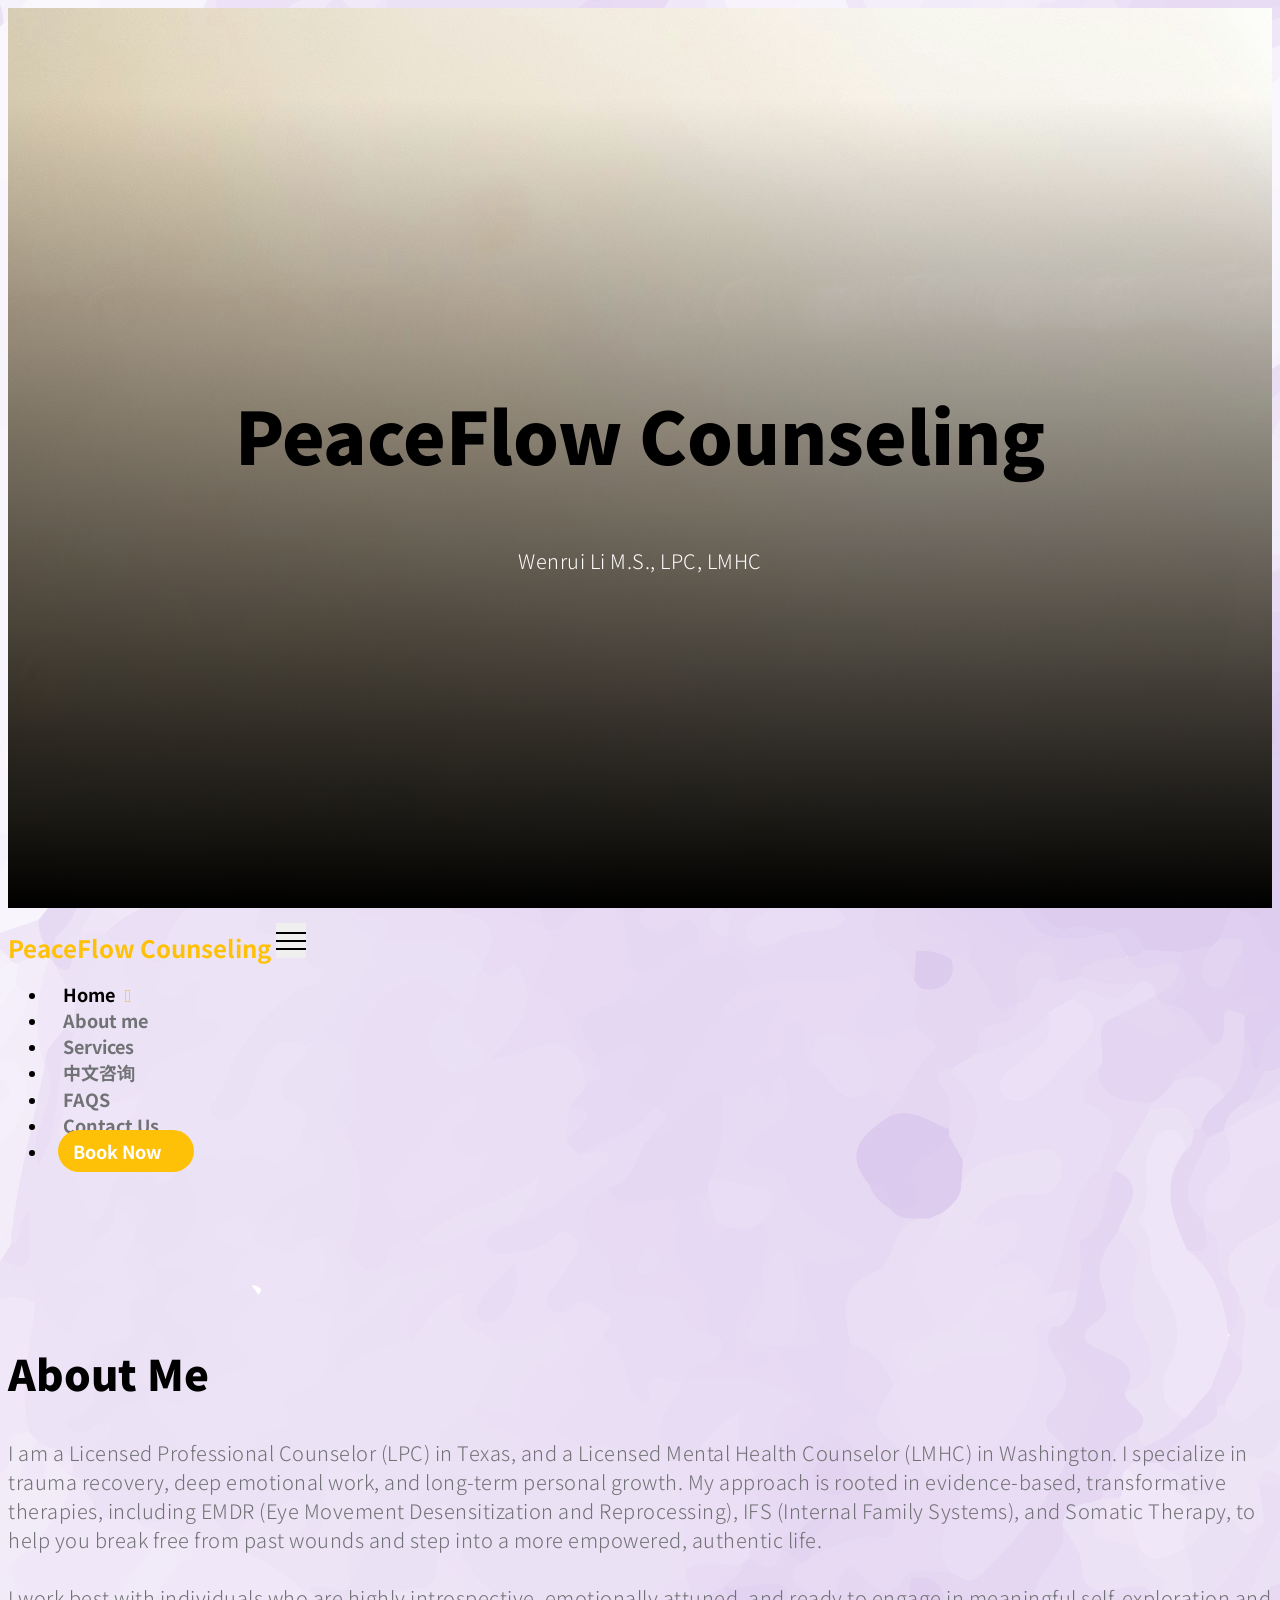
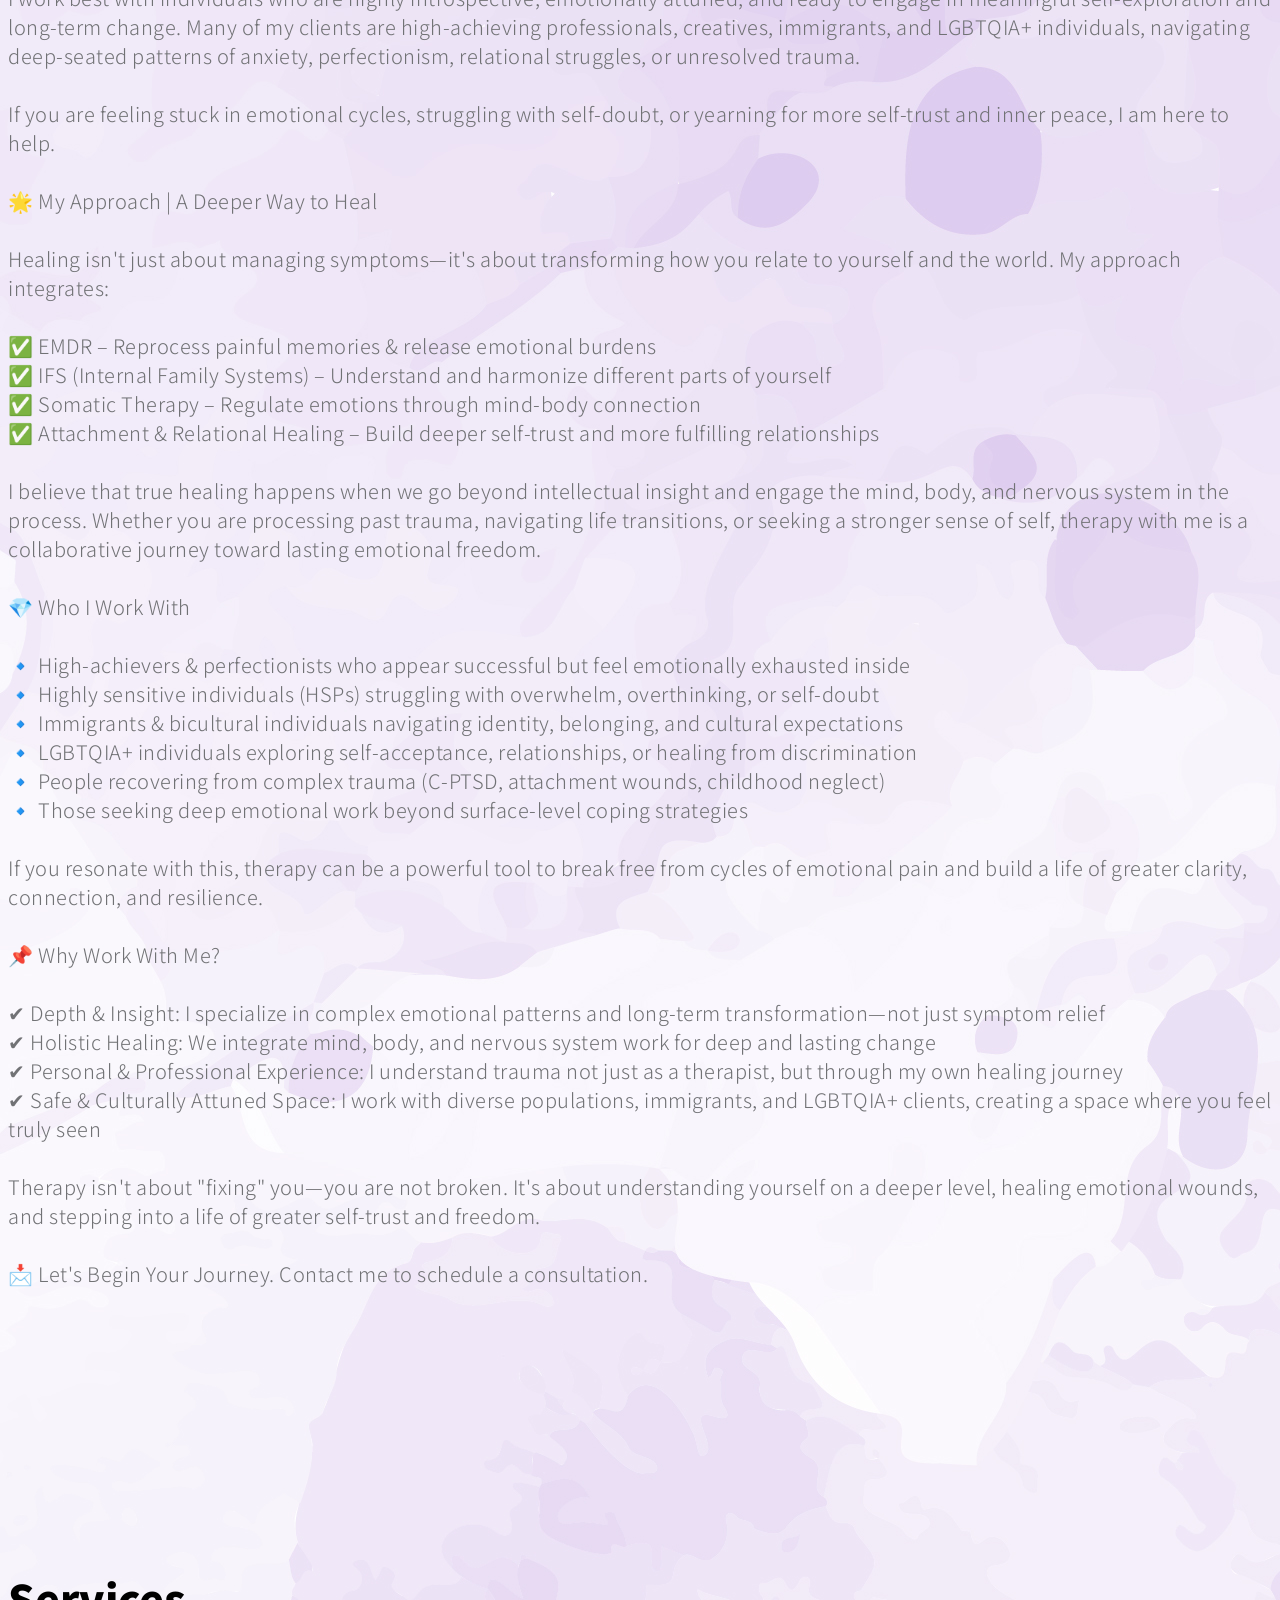
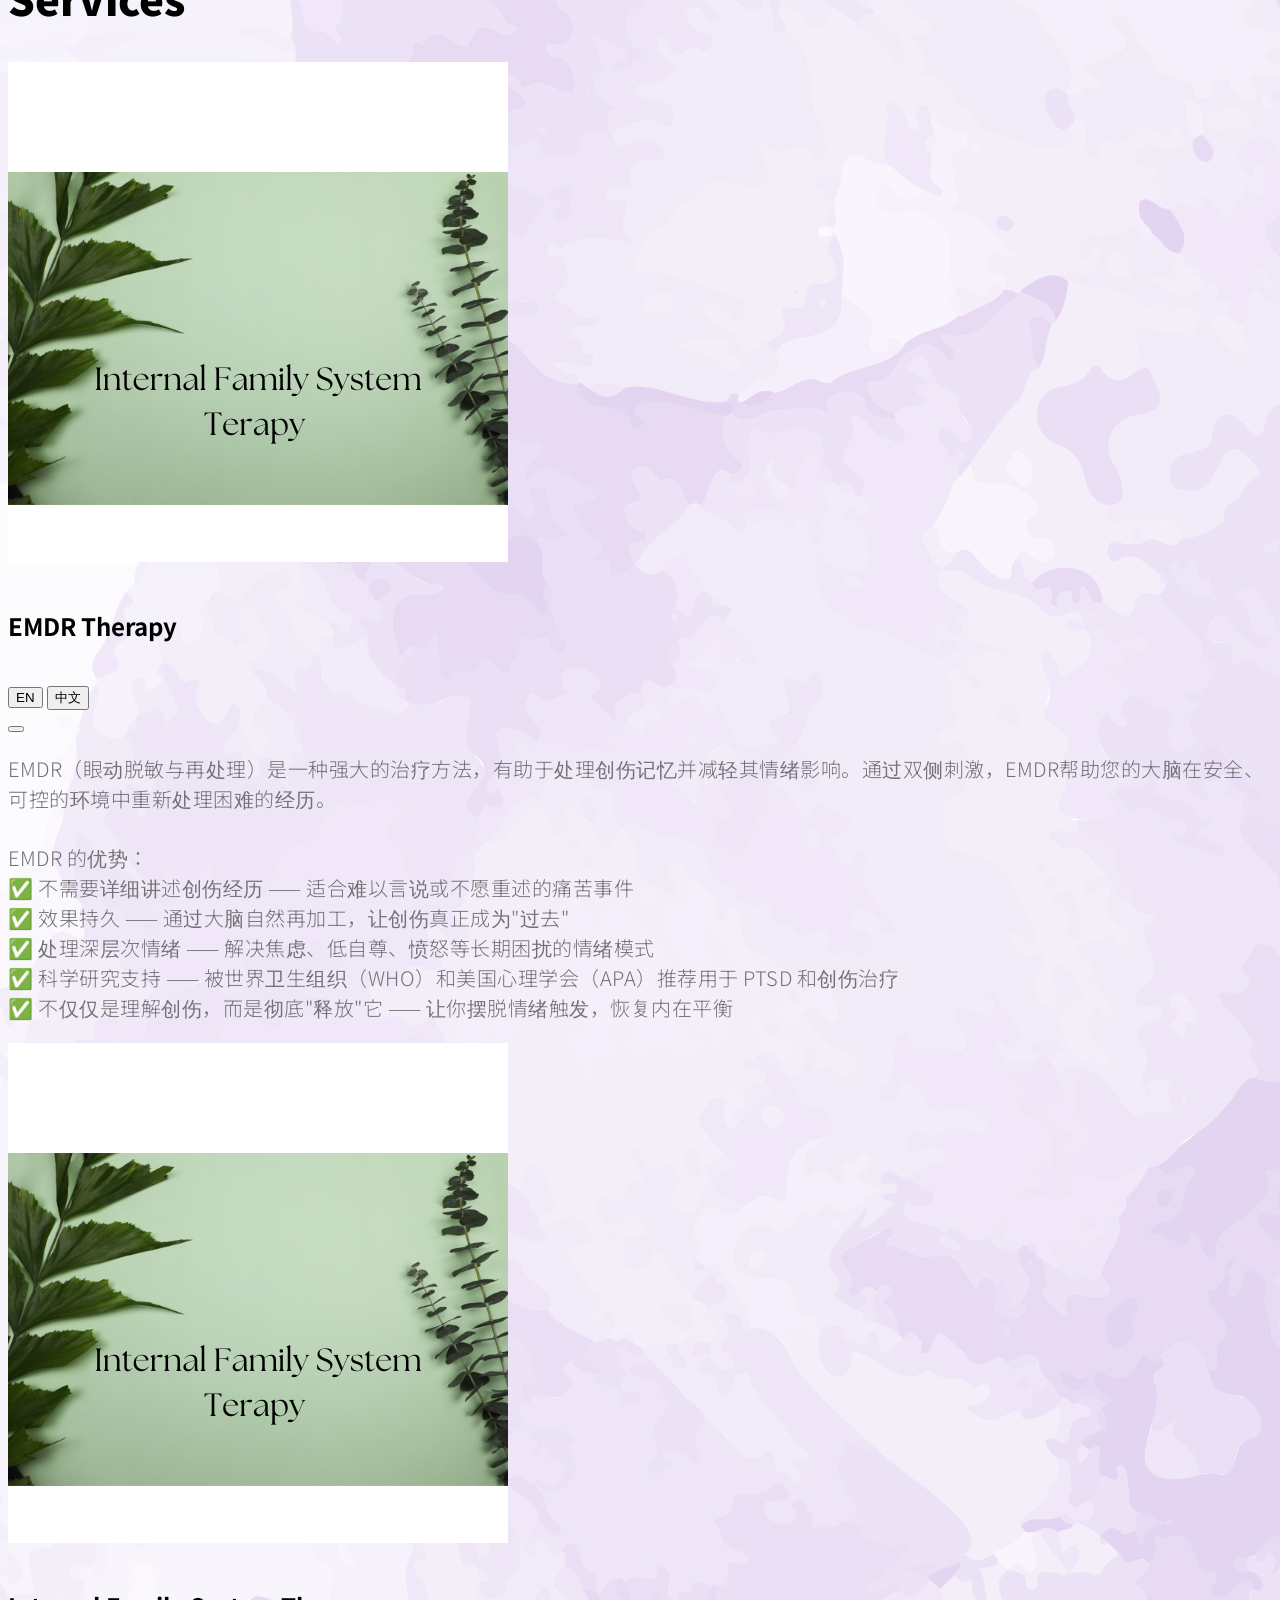
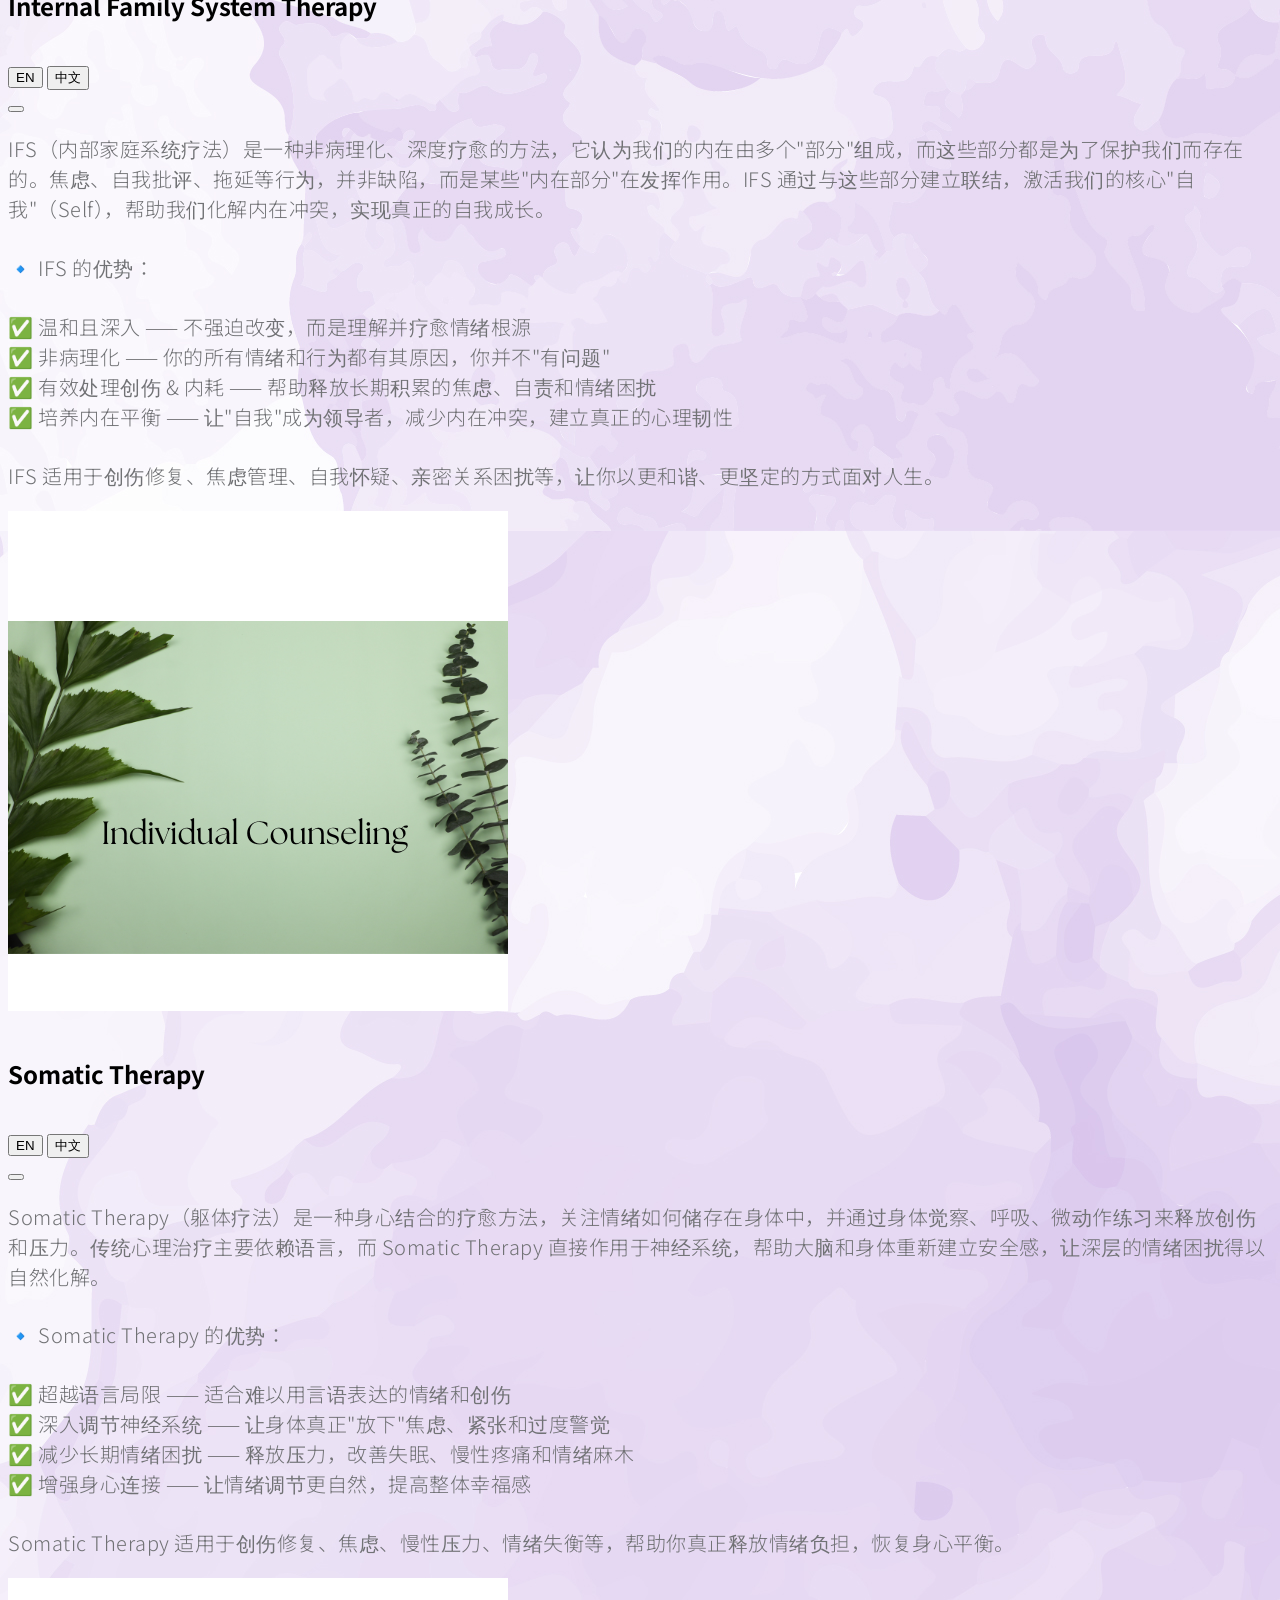
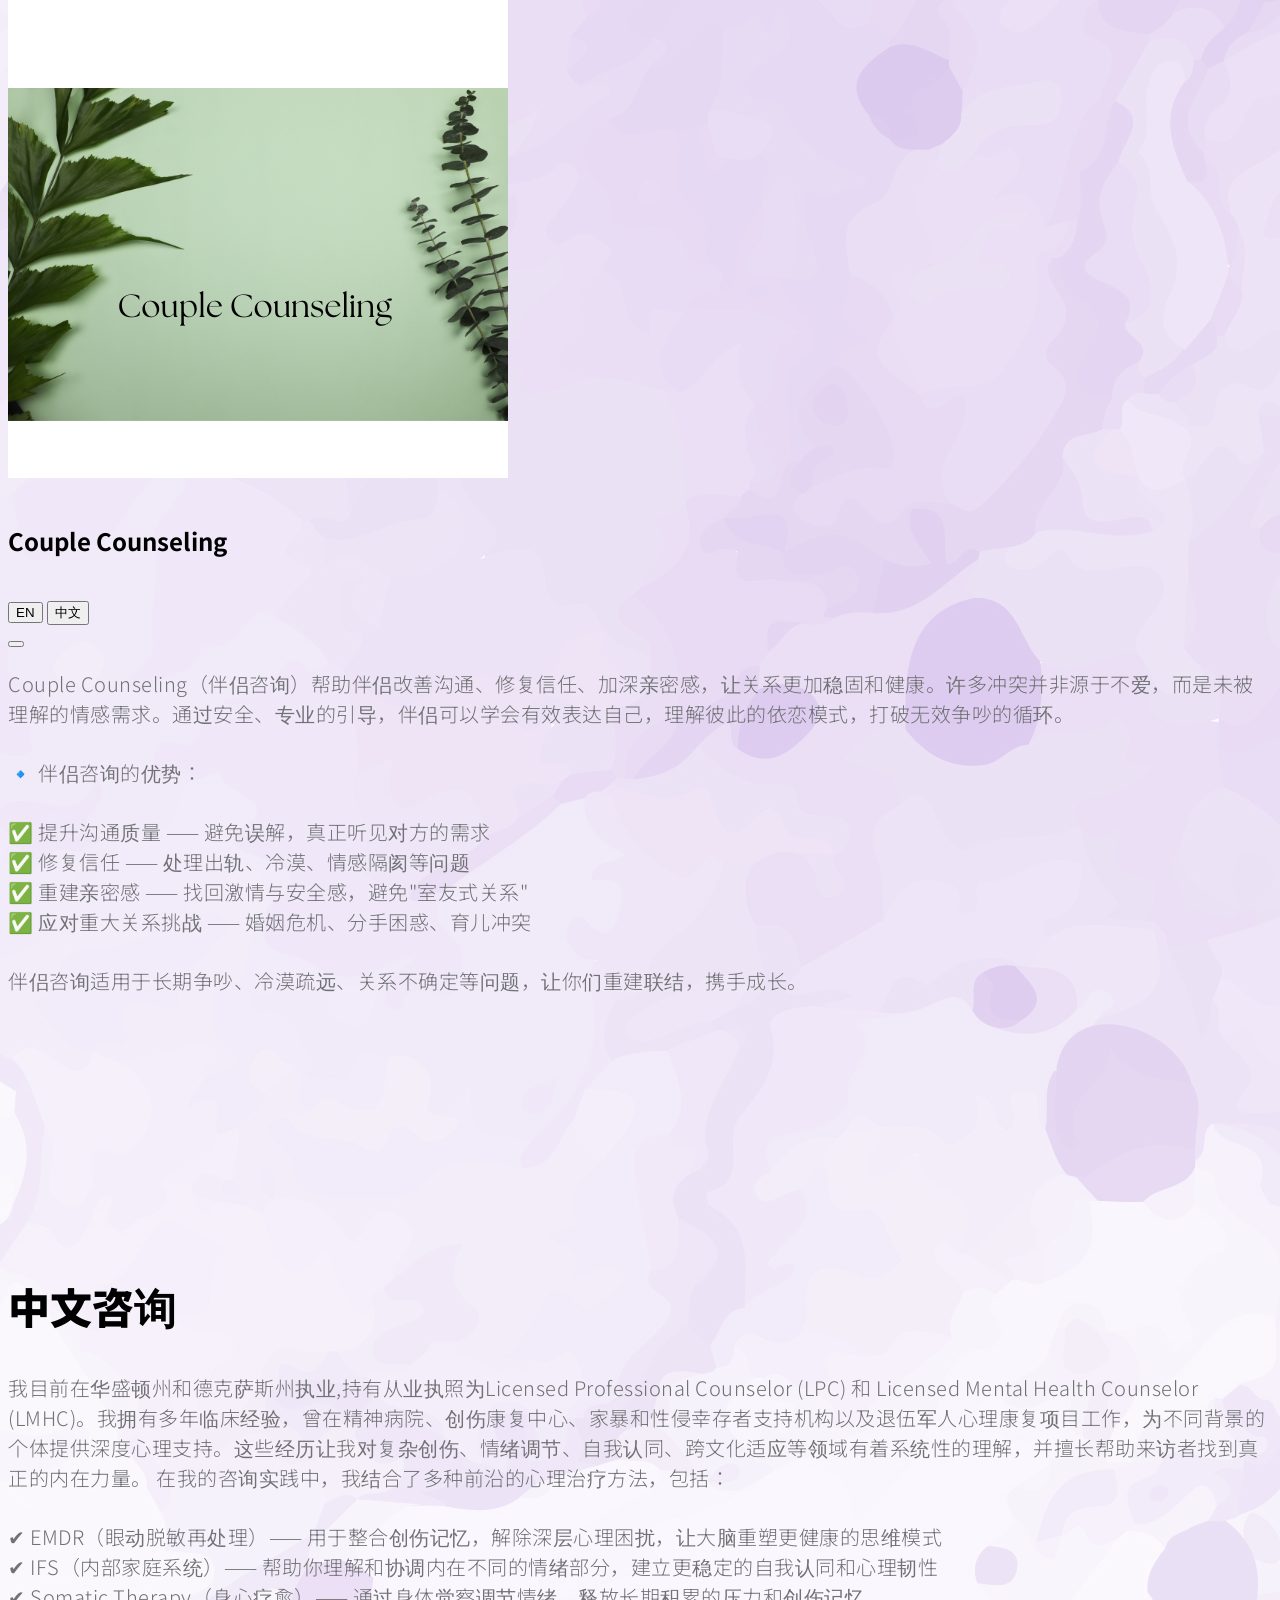
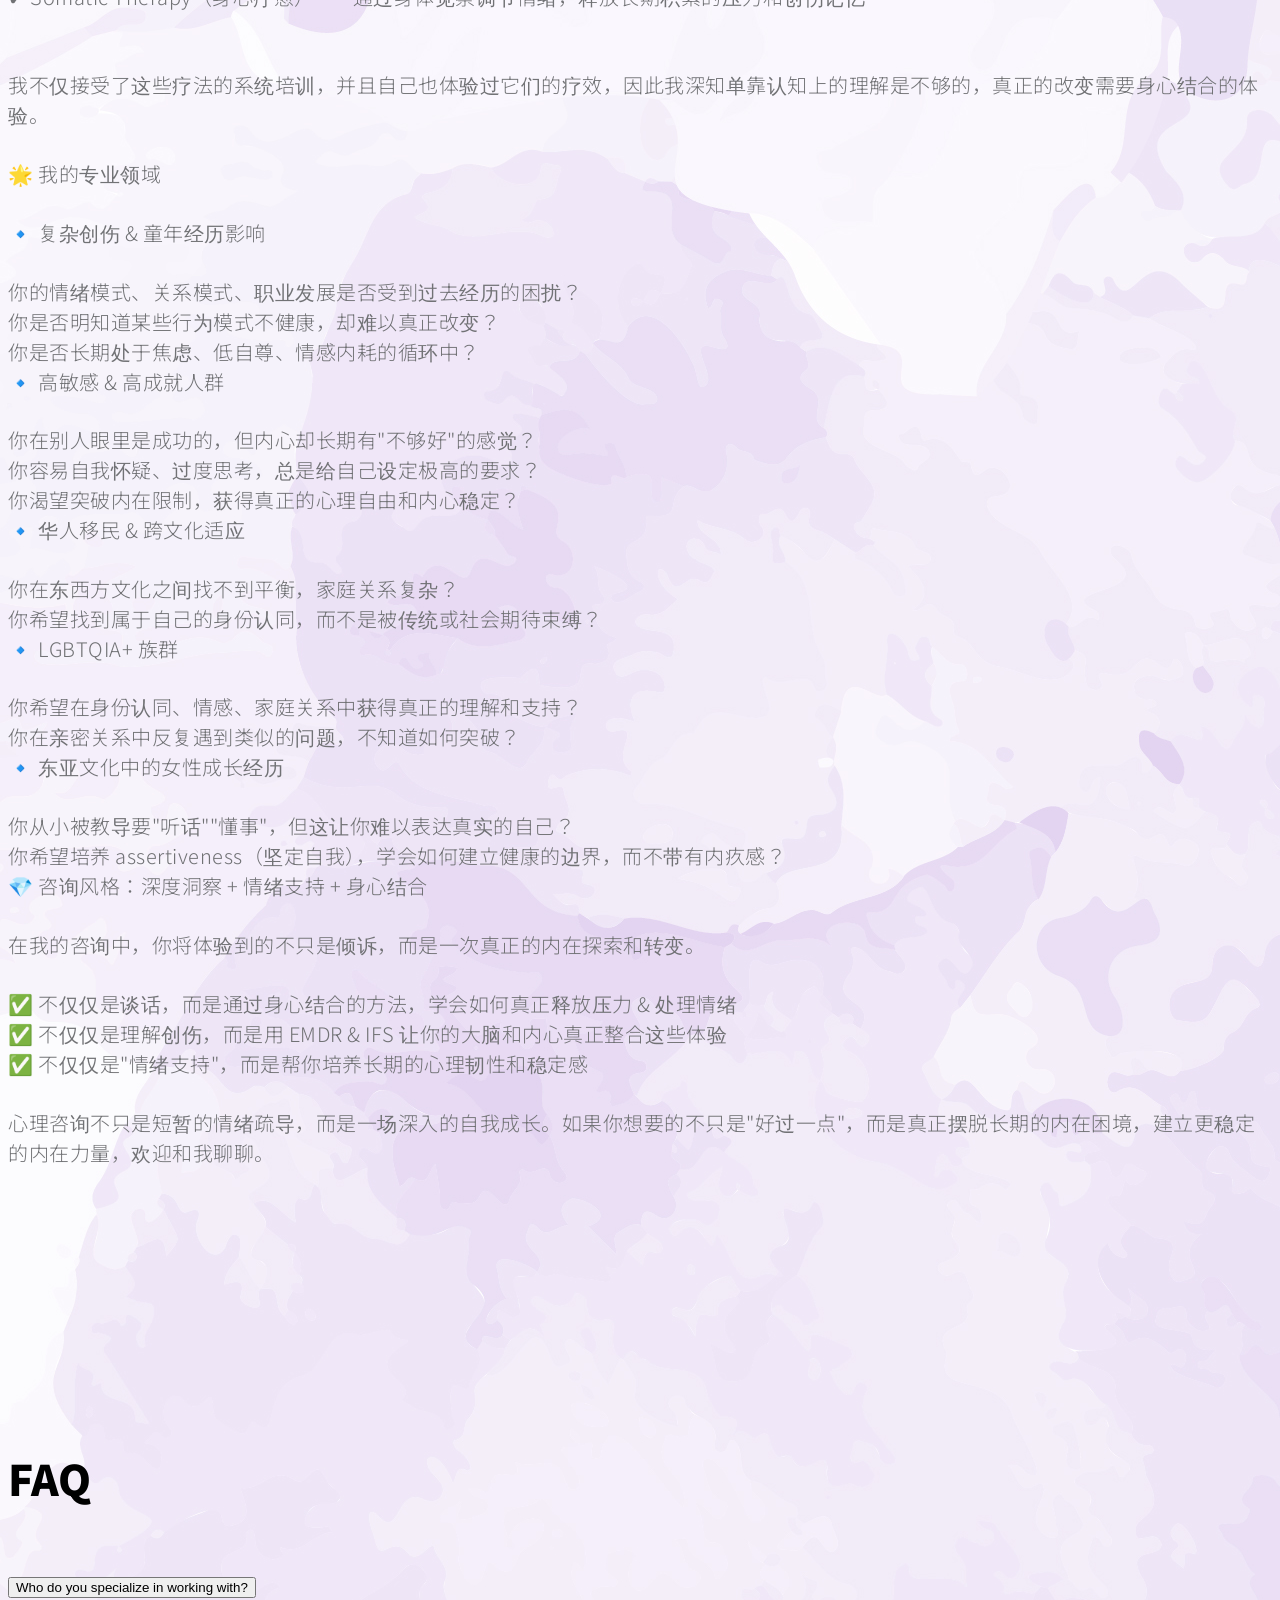
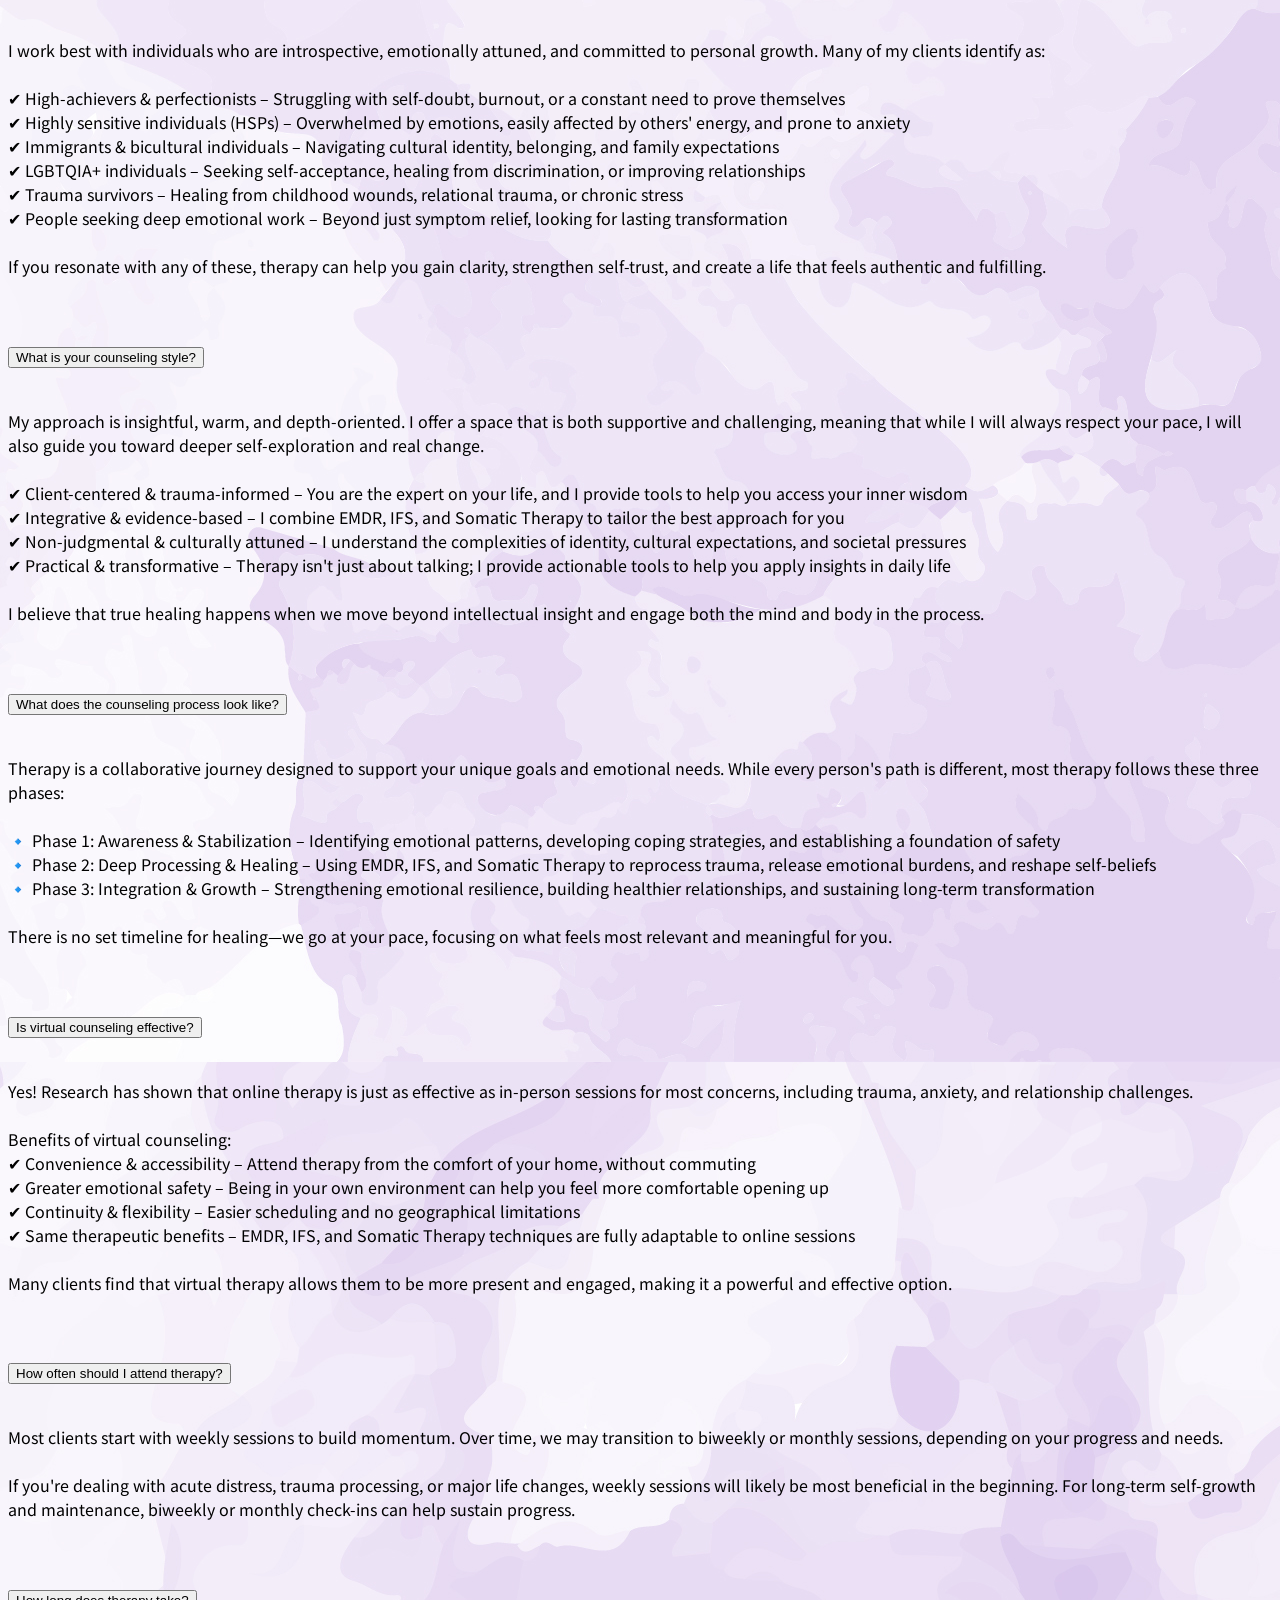
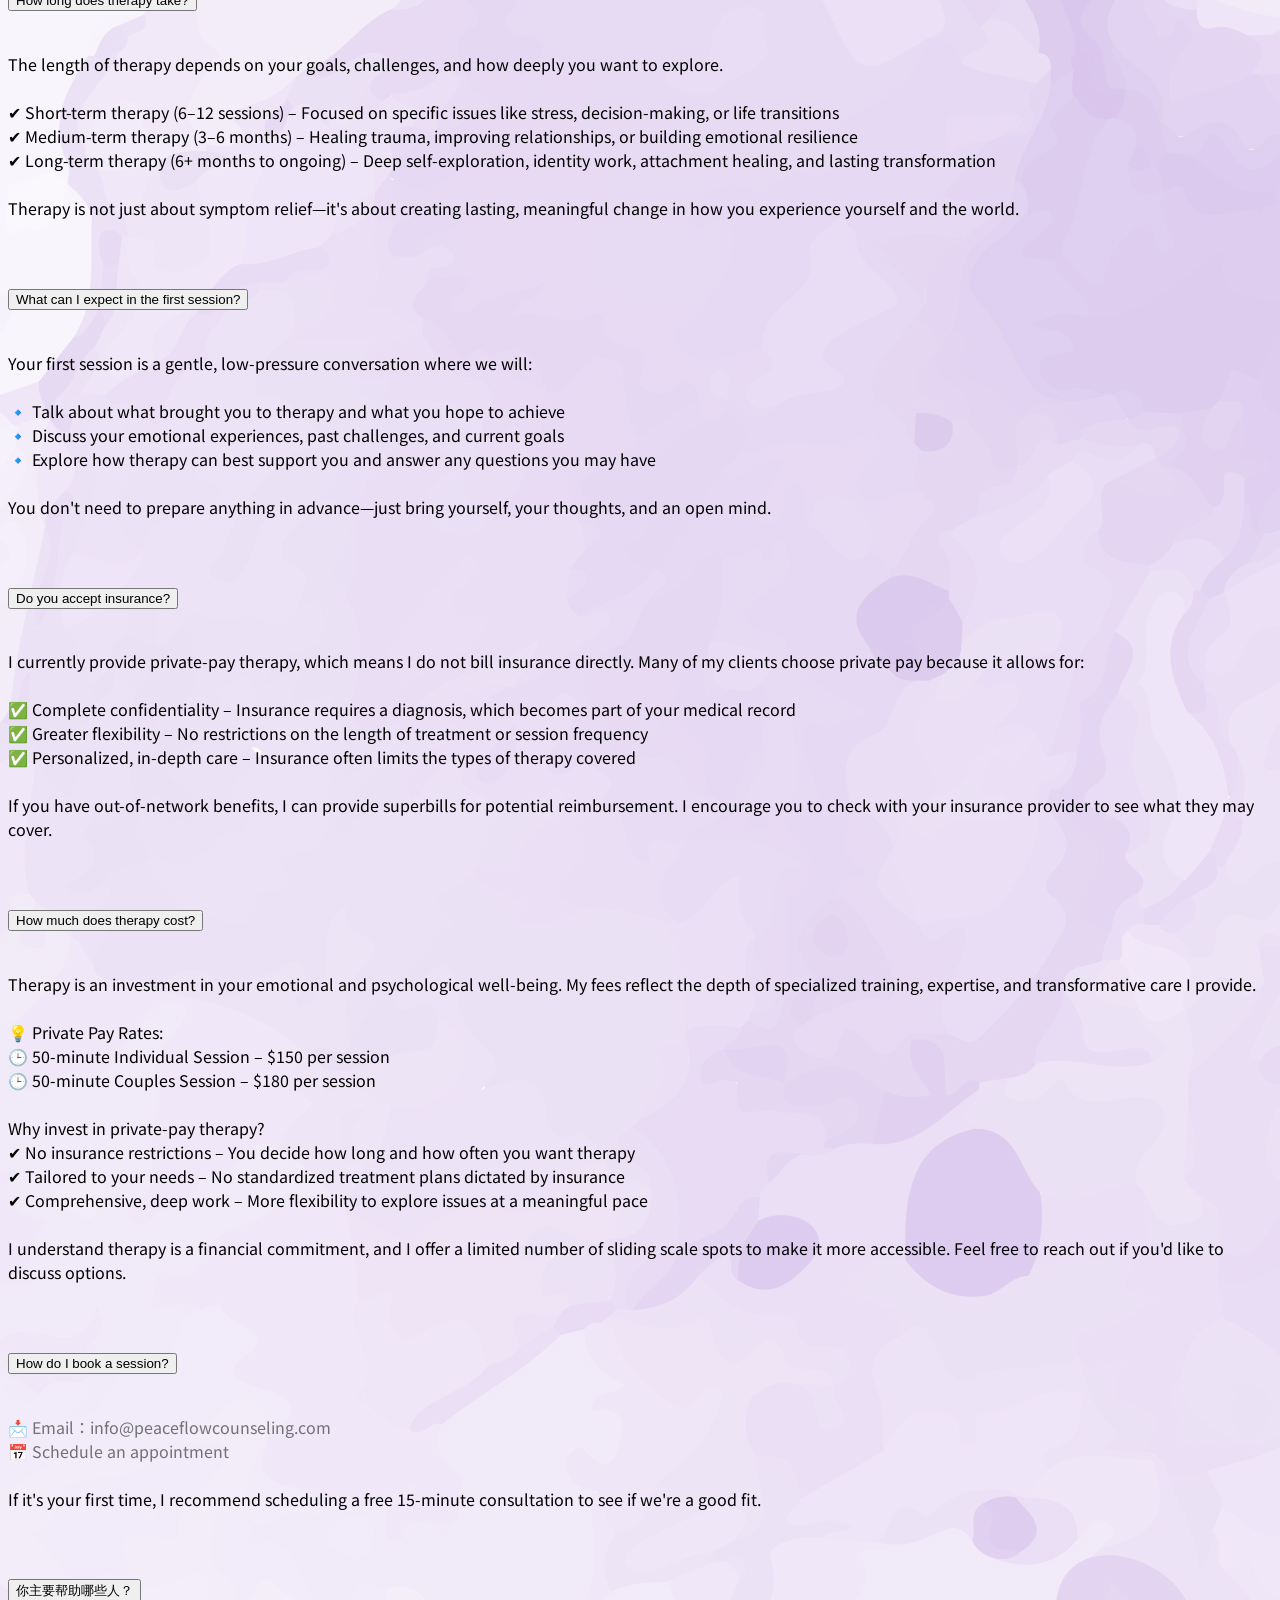
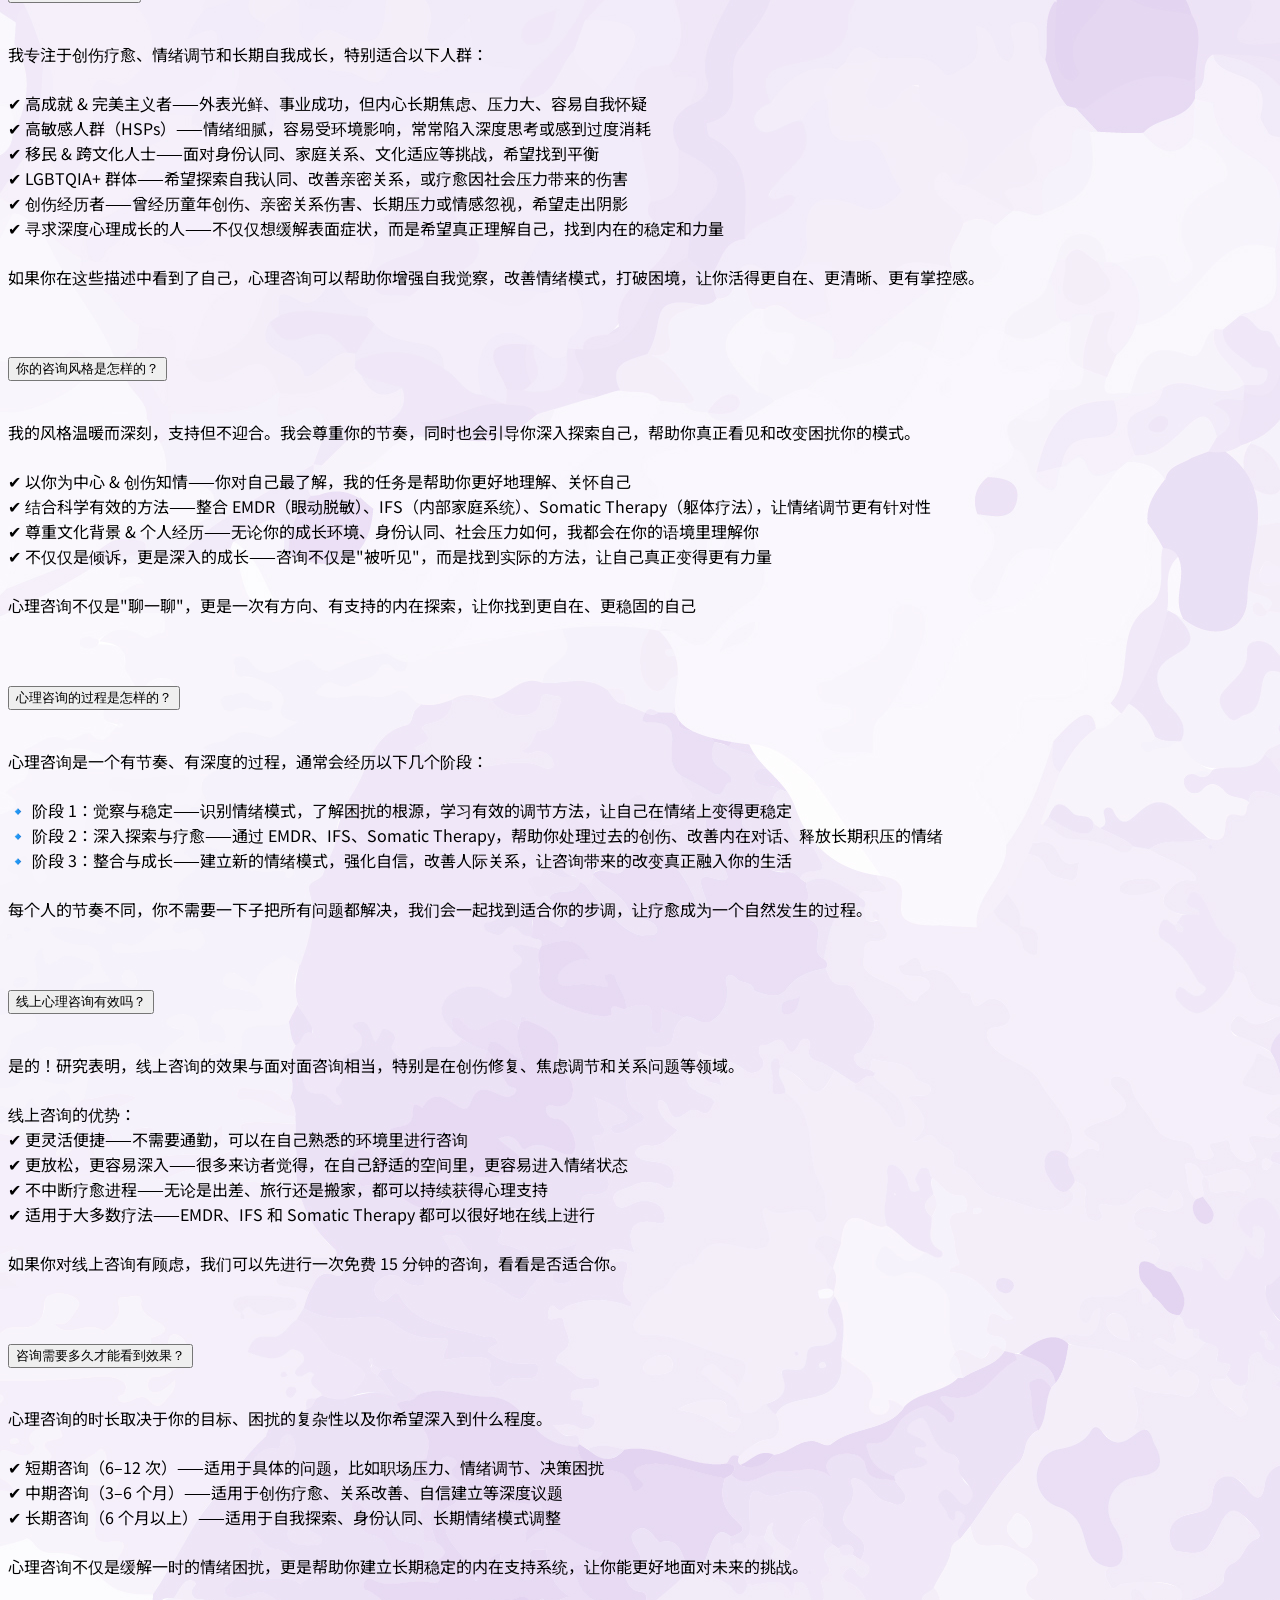
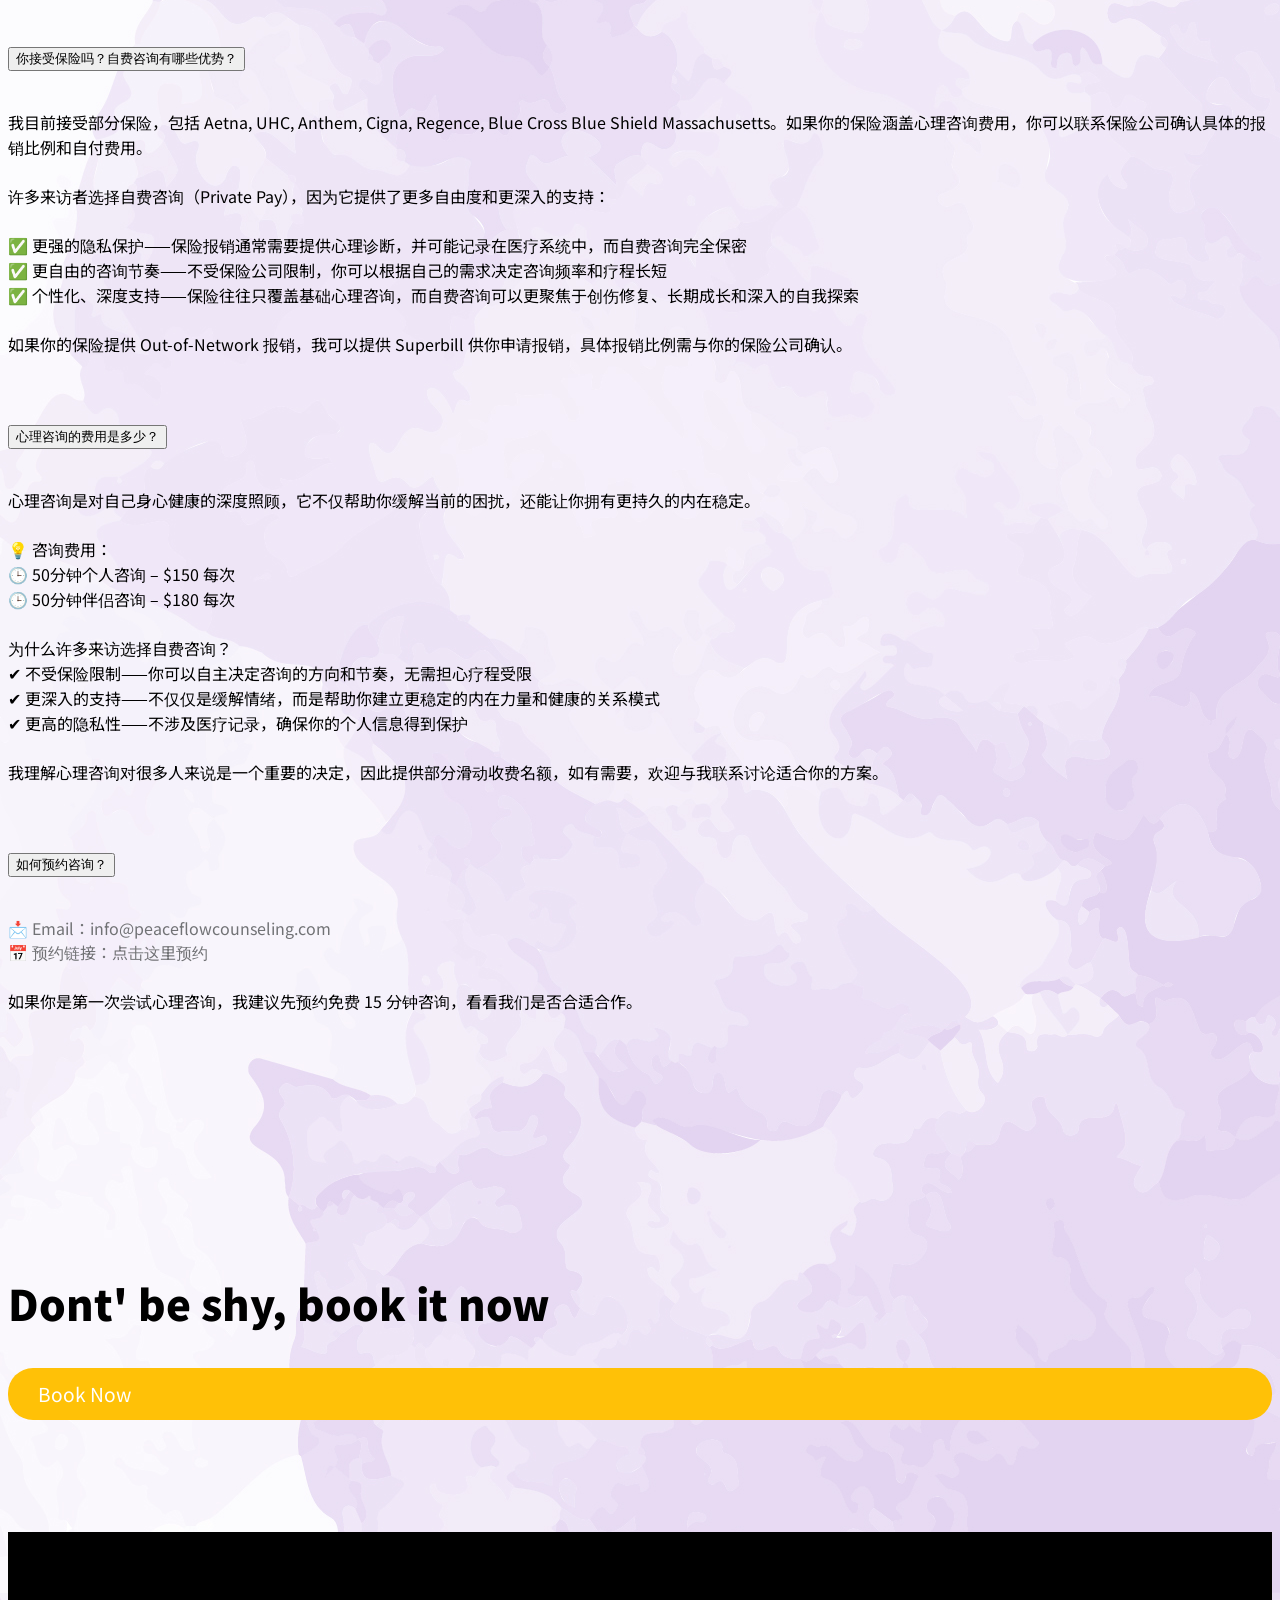
==== commit 32626880: "changing cover page" ====
--- a/index.html
+++ b/index.html
@@ -32,7 +32,7 @@
                 background-color: #ffc107; /* Bootstrap yellow */
                 color: white !important;
                 border-radius: 25px;
-                padding: 8px 20px !important;
+                padding: 8px 20px;
                 margin-left: 10px;
                 transition: all 0.3s ease;
             }
@@ -41,6 +41,12 @@
                 background-color: #ffcd39; /* Slightly lighter yellow on hover */
                 color: white !important;
                 transform: none;
+            }
+            .contact .contact-us-bnt{
+                padding: 12px 30px !important;
+                font-size: 1.2rem;
+                display: block;
+                margin: 0 auto;
             }
         </style>
 
@@ -69,11 +75,14 @@
                 </div>
 
                 <div class="videoWrapper">
-                    <video autoplay="" loop="" muted="" class="custom-video" poster="videos/792bd98f3e617786c850493560e11c45.jpg">
+
+                    <!-- <video autoplay="" loop="" muted="" class="custom-video" poster="videos/792bd98f3e617786c850493560e11c45.jpg">
                         <source src="videos/814dc43e870597176cad645798825c03.mp4" type="video/mp4">
 
                         Your browser does not support the video tag.
-                    </video>
+                    </video> -->
+                    <img src="images/PeaceFlowService/coverPage1.jpg" class="img-fluid" alt="Cover Page">
+
                 </div>
 
                 <div class="overlay"></div>
@@ -348,7 +357,7 @@
                 </div>
             </section>
 
-            <section class="section-padding zwzx" id="portfolio">
+            <section class="section-padding" id="portfolio">
                 <div class="container">
                     <div class="row">
 
@@ -819,59 +828,9 @@
                         
                         <div class="col-lg-7 col-12 mx-auto">
 
-                            <h2 class="mb-4 text-center" data-aos="fade-up">Dont' be shy, write to us</h2>
-
-                            <form action="https://formsubmit.co/liwenrui2014@gmail.com" method="POST" class="contact-form" role="form" data-aos="fade-up">
-                                <!-- <input type="hidden" name="_next" value="https://yoursite.com/thanks.html">
-                                <input type="hidden" name="_subject" value="New Contact Form Submission">
-                                <input type="hidden" name="_template" value="table"> -->
-
-                                <div class="row">
-                                    <div class="col-lg-6 col-6">
-                                        <label for="name" class="form-label">Name <sup class="text-danger">*</sup></label>
-                                        <input type="text" name="name" id="name" class="form-control" placeholder="Full name" required>
-                                    </div>
-
-                                    <div class="col-lg-6 col-6">
-                                        <label for="email" class="form-label">Email <sup class="text-danger">*</sup></label>
-                                        <input type="email" name="email" id="email" pattern="[^ @]*@[^ @]*" class="form-control" placeholder="Email address" required>
-                                    </div>
-
-                                    <div class="col-12 my-4">
-                                        <label for="message" class="form-label">How can we help?</label>
-                                        <textarea name="message" rows="6" class="form-control" id="message" placeholder="Tell us about your needs" required></textarea>
-                                    </div>
-
-                                    <div class="col-12">
-                                        <label for="services" class="form-label">Services<sup class="text-danger">*</sup></label>
-                                    </div>
-
-                                    <div class="col-lg-4 col-12">
-                                        <div class="form-check">
-                                            <input type="checkbox" id="checkbox1" name="Services[]" value="Individual Counseling" class="form-check-input">
-                                            <label class="form-check-label" for="checkbox1">Individual Counseling</label>
-                                        </div>
-                                    </div>
-
-                                    <div class="col-lg-4 col-12 my-2 my-lg-0">
-                                        <div class="form-check">
-                                            <input type="checkbox" id="checkbox2" name="Services[]" value="Couple Counseling" class="form-check-input">
-                                            <label class="form-check-label" for="checkbox2">Couple Counseling</label>
-                                        </div>
-                                    </div>
-
-                                    <div class="col-lg-4 col-12">
-                                        <div class="form-check">
-                                            <input type="checkbox" id="checkbox3" name="Services[]" value="EMDR Therapy" class="form-check-input">
-                                            <label class="form-check-label" for="checkbox3">EMDR Therapy</label>
-                                        </div>
-                                    </div>
-                                </div>
-
-                                <div class="col-lg-5 col-12 mx-auto mt-5">
-                                    <button type="submit" class="form-control">Send Message</button>
-                                </div>
-                            </form>
+                            <h2 class="mb-4 text-center" data-aos="fade-up">Dont' be shy, book it now</h2>
+
+                            <a href="https://secure.helloalma.com/providers/wenrui-li/" class="btn contact-us-bnt reserve-btn mt-3" target="_blank">Book Now</a>
                         </div>
 
                     </div>
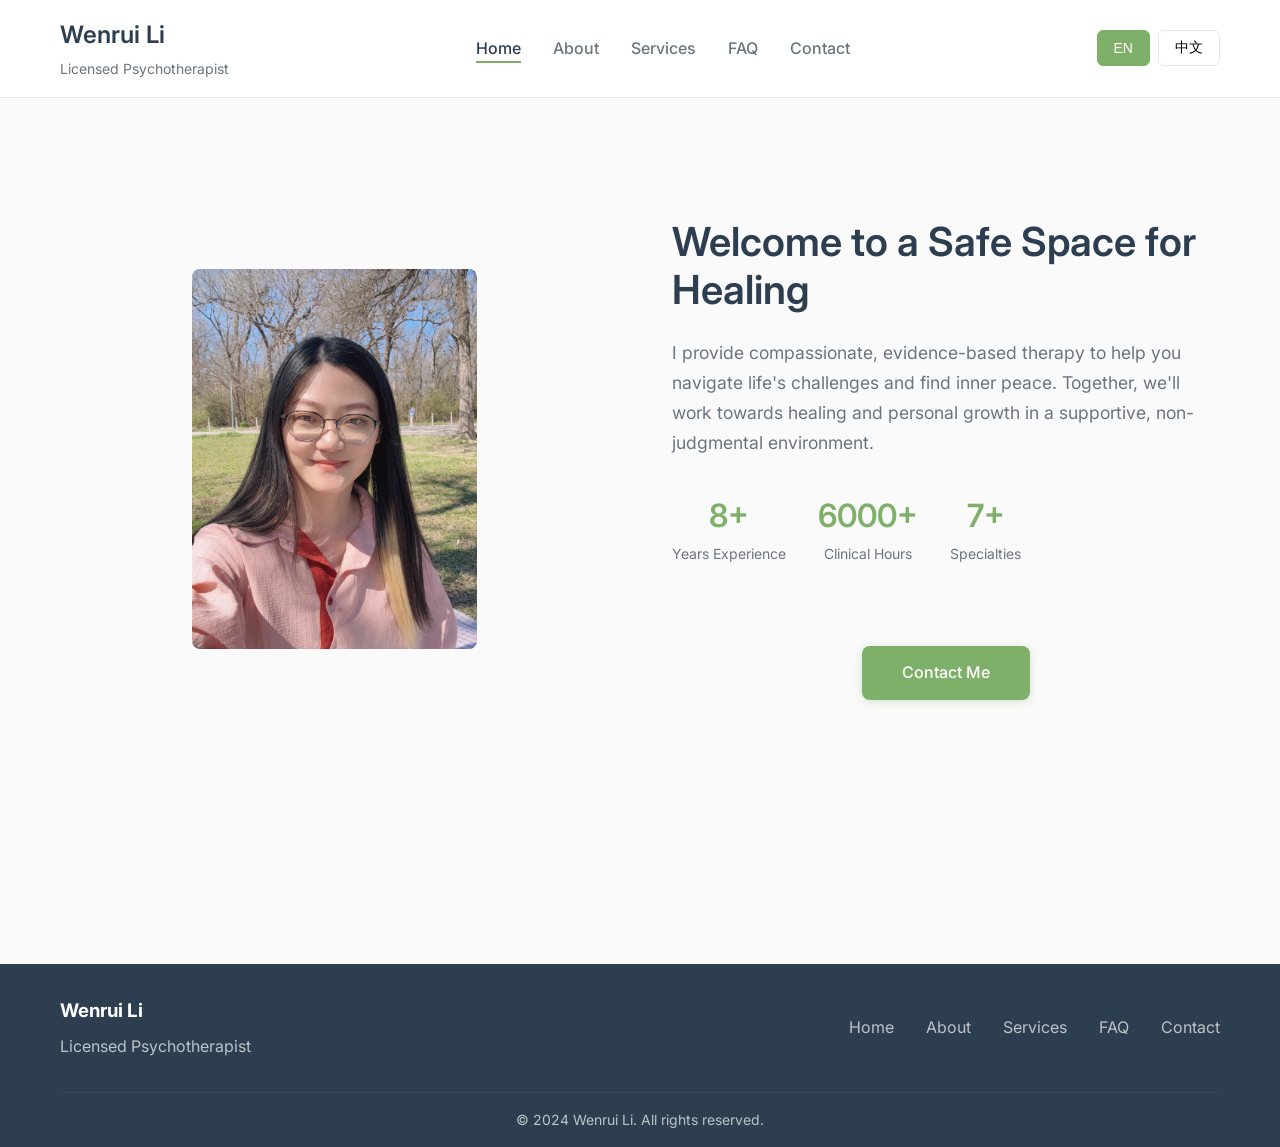
==== commit f9c0fabc: "change the website style" ====
--- a/index.html
+++ b/index.html
@@ -1,886 +1,339 @@
-<!doctype html>
+<!DOCTYPE html>
 <html lang="en">
-    <head>
-        <meta charset="utf-8">
-        <meta name="viewport" content="width=device-width, initial-scale=1">
-
-        <meta name="description" content="">
-        <meta name="author" content="">
-
-        <title>PeaceFlow Counseling</title>
-
-        <!-- CSS FILES -->
-        <link rel="preconnect" href="https://fonts.googleapis.com">
-
-        <link rel="preconnect" href="https://fonts.gstatic.com" crossorigin>
-        
-        <link href="https://fonts.googleapis.com/css2?family=Noto+Sans+JP:wght@100;300;400;700;900&display=swap" rel="stylesheet">
-
-        <link href="css/bootstrap.min.css" rel="stylesheet">
-        <link href="css/bootstrap-icons.css" rel="stylesheet">
-
-        <link rel="stylesheet" href="css/magnific-popup.css">
-
-        <link href="css/aos.css" rel="stylesheet">
-
-        <link href="css/templatemo-nomad-force.css" rel="stylesheet">
-
-        <link href="https://fonts.googleapis.com/css2?family=Roboto:wght@400;700&display=swap" rel="stylesheet">
-
-        <style>
-            .reserve-btn {
-                background-color: #ffc107; /* Bootstrap yellow */
-                color: white !important;
-                border-radius: 25px;
-                padding: 8px 20px;
-                margin-left: 10px;
-                transition: all 0.3s ease;
-            }
-
-            .reserve-btn:hover {
-                background-color: #ffcd39; /* Slightly lighter yellow on hover */
-                color: white !important;
-                transform: none;
-            }
-            .contact .contact-us-bnt{
-                padding: 12px 30px !important;
-                font-size: 1.2rem;
-                display: block;
-                margin: 0 auto;
-            }
-        </style>
-
-<!--
-
-TemplateMo 567 Nomad Force
-
-https://templatemo.com/tm-567-nomad-force
-
--->
-    </head>
-    
-    <body>
-    
-        <main>
-
-            <section class="hero" id="hero">
-                <div class="heroText">
-                    <h1 class="text-white mt-5 mb-lg-4" data-aos="zoom-in" data-aos-delay="800">
-                        PeaceFlow Counseling
-                    </h1>
-
-                    <p class="text-secondary-white-color" data-aos="fade-up" data-aos-delay="1000">
-                        Wenrui Li M.S., LPC, LMHC
-                    </p>
-                </div>
-
-                <div class="videoWrapper">
-
-                    <!-- <video autoplay="" loop="" muted="" class="custom-video" poster="videos/792bd98f3e617786c850493560e11c45.jpg">
-                        <source src="videos/814dc43e870597176cad645798825c03.mp4" type="video/mp4">
-
-                        Your browser does not support the video tag.
-                    </video> -->
-                    <img src="images/PeaceFlowService/coverPage1.jpg" class="img-fluid" alt="Cover Page">
-
-                </div>
-
-                <div class="overlay"></div>
-            </section>
-
-            <nav class="navbar navbar-expand-lg bg-light shadow-lg">
-                <div class="container">
-                    <a class="navbar-brand" href="index.html">
-                        <strong>PeaceFlow Counseling</strong>
-                    </a>
-
-                    <button class="navbar-toggler" type="button" data-bs-toggle="collapse" data-bs-target="#navbarNav" aria-controls="navbarNav" aria-expanded="false" aria-label="Toggle navigation">
-                        <span class="navbar-toggler-icon"></span>
-                    </button>
-
-                    <div class="collapse navbar-collapse" id="navbarNav">
-                        <ul class="navbar-nav mx-auto">
-                            <li class="nav-item active">
-                                <a class="nav-link" href="#hero">Home</a>
-                            </li>
-
-                            <li class="nav-item">
-                                <a class="nav-link" href="#about">About me</a>
-                            </li>
-
-                            <li class="nav-item">
-                                <a class="nav-link" href="#aboutMe">Services</a>
-                            </li>
-
-                            <li class="nav-item">
-                                <a class="nav-link" href="#portfolio">中文咨询</a>
-                            </li>
-
-                            <li class="nav-item">
-                                <a class="nav-link" href="#news">FAQS</a>
-                            </li>
-
-                            <li class="nav-item">
-                                <a class="nav-link" href="#contact">Contact Us</a>
-                            </li>
-                            <li class="nav-item">
-                                <a class="nav-link reserve-btn" href="https://secure.helloalma.com/providers/wenrui-li/" target="_blank">Book Now</a>
-                            </li>
+<head>
+    <meta charset="UTF-8">
+    <meta name="viewport" content="width=device-width, initial-scale=1.0">
+    <title>Wenrui Li - Psychotherapist</title>
+    <link rel="stylesheet" href="styles.css">
+    <link href="https://fonts.googleapis.com/css2?family=Inter:wght@300;400;500;600&display=swap" rel="stylesheet">
+</head>
+<body>
+    <!-- Header -->
+    <header class="header">
+        <div class="container">
+            <div class="header-content">
+                <div class="logo">
+                    <h1 data-en="Wenrui Li" data-zh="李文芮">Wenrui Li</h1>
+                    <p class="subtitle" data-en="Licensed Psychotherapist" data-zh="持证心理治疗师">Licensed Psychotherapist</p>
+                </div>
+                <nav class="nav">
+                    <ul class="nav-list">
+                        <li><a href="#home" class="nav-link active" data-en="Home" data-zh="首页">Home</a></li>
+                        <li><a href="#about" class="nav-link" data-en="About" data-zh="关于">About</a></li>
+                        <li><a href="#services" class="nav-link" data-en="Services" data-zh="服务">Services</a></li>
+                        <li><a href="#faq" class="nav-link" data-en="FAQ" data-zh="常见问题">FAQ</a></li>
+                        <li><a href="#contact" class="nav-link" data-en="Contact" data-zh="联系">Contact</a></li>
+                    </ul>
+                </nav>
+                <div class="language-toggle">
+                    <button class="lang-btn active" data-lang="en">EN</button>
+                    <button class="lang-btn" data-lang="zh">中文</button>
+                </div>
+            </div>
+        </div>
+    </header>
+
+    <!-- Main Content -->
+    <main class="main">
+        <!-- Home Section -->
+        <section id="home" class="section active">
+            <div class="container">
+                <div class="hero">
+                    <div class="hero-image">
+                        <img src="self-photo.png" alt="Therapist Photo" data-en="Therapist Photo" data-zh="治疗师照片" style="border-radius:8px;width:285px;height:auto;">
+                    </div>
+                    <div class="hero-content">
+                        <h2 class="hero-title" data-en="Welcome to a Safe Space for Healing" data-zh="欢迎来到安全的疗愈空间">Welcome to a Safe Space for Healing</h2>
+                        <p class="hero-description" data-en="I provide compassionate, evidence-based therapy to help you navigate life's challenges and find inner peace. Together, we'll work towards healing and personal growth in a supportive, non-judgmental environment." data-zh="我提供富有同理心、基于证据的治疗，帮助您应对生活中的挑战并找到内心的平静。我们将在一个支持性、无评判的环境中共同努力，实现疗愈和个人成长。">I provide compassionate, evidence-based therapy to help you navigate life's challenges and find inner peace. Together, we'll work towards healing and personal growth in a supportive, non-judgmental environment.</p>
+                        <div class="hero-stats">
+                            <div class="stat">
+                                <span class="stat-number">8+</span>
+                                <span class="stat-label" data-en="Years Experience" data-zh="工作经验">Years Experience</span>
+                            </div>
+                            <div class="stat">
+                                <span class="stat-number">6000+</span>
+                                <span class="stat-label" data-en="Clinical Hours" data-zh="工作时长">Clinical Hours</span>
+                            </div>
+                            <div class="stat">
+                                <span class="stat-number">7+</span>
+                                <span class="stat-label" data-en="Specialties" data-zh="专业领域">Specialties</span>
+                            </div>
+                        </div>
+                        <div class="contact-cta">
+                            <a href="#contact" class="contact-btn" data-en="Contact Me" data-zh="联系我">Contact Me</a>
+                        </div>
+                    </div>
+                </div>
+            </div>
+        </section>
+
+        <!-- About Section -->
+        <section id="about" class="section">
+            <div class="container">
+                <div class="section-header">
+                    <h2 data-en="About Me" data-zh="关于我">About Me</h2>
+                </div>
+                <div class="about-content">
+                    <div class="about-text">
+                        <p 
+                            data-en="I am licensed in TX, WA, and CA state for online counseling only. I am a psychotherapist specializing in trauma healing, women’s inner power, LGBTQ+ identity, and cross-cultural experiences. My approach is deep, intuitive, and humanistic. I believe real strength comes not from hardening yourself, but from reconnecting with your inner truth and restoring mind–body harmony."
+                            data-zh="很高兴在这里遇见。
+
+我是一名专注于创伤疗愈、女性内在力量、LGBTQ+群体，跨文化身份与深度心理成长的心理咨询师。我在德州，华州和加州都有独立执业的咨询师执照，可以跨州做线上咨询。"
+                        >I am licensed in TX, WA, and CA state for online counseling only. I am a psychotherapist specializing in trauma healing, women’s inner power, LGBTQ+ identity, and cross-cultural experiences. My approach is deep, intuitive, and humanistic. I believe real strength comes not from hardening yourself, but from reconnecting with your inner truth and restoring mind–body harmony.</p>
+                        
+                        <p 
+                            data-en="I focus on developmental and relational trauma, especially for East Asian women who grew up suppressing their real needs. I offer a steady, non-judgmental space to rediscover your sensitivity, strength, and longing."
+                            data-zh="在美国多年执业的经验，让我逐渐形成了自己的风格：深度、人本、直觉敏锐。
+
+我特别关注发展型创伤、关系创伤，以及东亚背景下女性内在权威的建立。很多来访在成长过程中学会了压抑真实感受、关注别人的期待、习惯为他人负责，却忽略了自己。我愿意提供一个安静、稳定、不评判的空间，陪你重新认识自己，理解你所有的敏感、力量与渴望。"
+                        >I focus on developmental and relational trauma, especially for East Asian women who grew up suppressing their real needs. I offer a steady, non-judgmental space to rediscover your sensitivity, strength, and longing.</p>
+                        
+                        <p 
+                            data-en="I also support many Chinese professionals in major tech companies facing workplace bullying, office politics, managerial pressure, and visa-related anxiety—helping them regain stability, clarity, and dignity amid uncertainty.
+
+EMDR – A approach to reprocess traumatic memories without reliving in past memories; IFS (Internal Family Systems) – A non-pathologizing framework that helps you understand and harmonize different emotional parts within yourself; Somatic Therapy – A practice that uses body awareness to regulate emotions, release stored tension."
+                            data-zh="最近几年我一直在支持在大厂工作的华人来访，一起面对职场霸凌、办公室政治、上级压力和签证不稳定带来的生存焦虑。在高度竞争与不公平中，你的自我感和边界常被侵蚀。我会帮助你从创伤反应中稳定下来，重新看清自身的力量与价值，并在动荡中保护自己，保持尊严。
+
+我使用 IFS、EMDR、躯体化方式、以及灵性取向的整合方式，帮助来访处理那些无法只靠理智解决的痛苦：被忽略的需求、难以言说的创伤、长期的紧绷与不安、反复的关系困境、以及“我知道道理却依旧做不到”的内在矛盾。我相信每个人都有一个稳固而清晰的核心自我，而我们要做的，是帮它被看见、被释放、被重新信任。
+"
+                        >I also support many Chinese professionals in major tech companies facing workplace bullying, office politics, managerial pressure, and visa-related anxiety—helping them regain stability, clarity, and dignity amid uncertainty.<br><br>
+EMDR – A approach to reprocess traumatic memories without reliving in past memories; IFS (Internal Family Systems) – A non-pathologizing framework that helps you understand and harmonize different emotional parts within yourself; Somatic Therapy – A practice that uses body awareness to regulate emotions, release stored tension.
+                        </p>
+
+                        <!-- New paragraph: Chinese version -->
+                        <p data-en="In my therapy room, one of the things I value most is witnessing someone reclaim their inner authority. Many of us were taught, from a very young age, to suppress, to endure, to accommodate. Over time, we lose trust in our own intuition, our emotions, and our judgment.
+
+                        “Inner strength” is not about becoming tougher—it’s about finally being able to hear your own voice, recognizing what feels true for you, and choosing to stand on your own side. When a person can sense that quiet, steady “I am here” within themselves—even in the middle of confusion, conflict, or pressure—that is the moment their authority begins to return to the body. And that kind of strength doesn’t need to convince others; it only needs to be acknowledged by yourself." data-zh="在我的咨询室里，我最珍视的一件事，是看见一个人重新拿回自己的内在权威。很多人从小被教得太会压抑、太会忍耐、太会迎合，久而久之，我们不再信任自己的直觉、感受和判断。所谓“内在力量”，不是变得强硬，而是你终于能听到自己的声音，知道什么对你来说是真实的，并且愿意站在自己这一边。当一个人能够在混乱、矛盾和压力之中，仍然感受到内心那股安静而稳定的“我在这里”，那就是权威开始回到身体的瞬间。那种力量不需要说服别人，它只需要被你自己承认。">In my therapy room, one of the things I value most is witnessing someone reclaim their inner authority. Many of us were taught, from a very young age, to suppress, to endure, to accommodate. Over time, we lose trust in our own intuition, our emotions, and our judgment.
+
+                        “Inner strength” is not about becoming tougher—it’s about finally being able to hear your own voice, recognizing what feels true for you, and choosing to stand on your own side. When a person can sense that quiet, steady “I am here” within themselves—even in the middle of confusion, conflict, or pressure—that is the moment their authority begins to return to the body. And that kind of strength doesn’t need to convince others; it only needs to be acknowledged by yourself.</p>
+
+                    </div>
+                    <div class="credentials">
+                        <h3 data-en="Credentials & Training" data-zh="资质与培训">Credentials & Training</h3>
+                        <ul>
+                            <li data-en="Licensed in TX, WA, CA" data-zh="多州持证心理咨询师，TX，WA，CA">Licensed in TX, WA, CA</li>
+                            <li data-en="Master's in Mental health counseling" data-zh="心理咨询硕士">Master's in mental health counseling</li>
+                            <li data-en="Trained in Internal Family System (IFS)" data-zh="接受IFS长程培训">Trained in Internal Family System (IFS)</li>
+                            <li data-en="Trained in EMDR" data-zh="接受EMDR眼动脱敏多次培训">Trained in EMDR</li>
+                            <li data-en="Somatic Therapy" data-zh="躯体疗法">Somatic Therapy</li>
+                            <li data-en="trauma-focused,humanistic-informed, femenism-informed" data-zh="创伤聚焦、人本主义、女性主义取向">trauma-informed,humanistic-informed, femenism-informed</li>
                         </ul>
                     </div>
                 </div>
-            </nav>
-
-            <section class="section-padding pb-0" id="about">
-                <div class="container mb-5 pb-lg-5">
-                    <h2 class="mb-5 text-center" data-aos="fade-up">About Me</h2>
-                    <p class="mb-3" data-aos="fade-up">
-                        I am a Licensed Professional Counselor (LPC) in Texas, and a Licensed Mental Health Counselor (LMHC) in Washington. I specialize in trauma recovery, deep emotional work, and long-term personal growth. My approach is rooted in evidence-based, transformative therapies, including EMDR (Eye Movement Desensitization and Reprocessing), IFS (Internal Family Systems), and Somatic Therapy, to help you break free from past wounds and step into a more empowered, authentic life.<br/><br/>
-
-                        I work best with individuals who are highly introspective, emotionally attuned, and ready to engage in meaningful self-exploration and long-term change. Many of my clients are high-achieving professionals, creatives, immigrants, and LGBTQIA+ individuals, navigating deep-seated patterns of anxiety, perfectionism, relational struggles, or unresolved trauma.<br/><br/>
-
-                        If you are feeling stuck in emotional cycles, struggling with self-doubt, or yearning for more self-trust and inner peace, I am here to help.<br/><br/>
-
-                        🌟 My Approach | A Deeper Way to Heal<br/><br/>
-                        Healing isn't just about managing symptoms—it's about transforming how you relate to yourself and the world. My approach integrates:<br/><br/>
-
-                        ✅ EMDR – Reprocess painful memories & release emotional burdens<br/>
-                        ✅ IFS (Internal Family Systems) – Understand and harmonize different parts of yourself<br/>
-                        ✅ Somatic Therapy – Regulate emotions through mind-body connection<br/>
-                        ✅ Attachment & Relational Healing – Build deeper self-trust and more fulfilling relationships<br/><br/>
-
-                        I believe that true healing happens when we go beyond intellectual insight and engage the mind, body, and nervous system in the process. Whether you are processing past trauma, navigating life transitions, or seeking a stronger sense of self, therapy with me is a collaborative journey toward lasting emotional freedom.<br/><br/>
-
-                        💎 Who I Work With<br/><br/>
-                        🔹 High-achievers & perfectionists who appear successful but feel emotionally exhausted inside<br/>
-                        🔹 Highly sensitive individuals (HSPs) struggling with overwhelm, overthinking, or self-doubt<br/>
-                        🔹 Immigrants & bicultural individuals navigating identity, belonging, and cultural expectations<br/>
-                        🔹 LGBTQIA+ individuals exploring self-acceptance, relationships, or healing from discrimination<br/>
-                        🔹 People recovering from complex trauma (C-PTSD, attachment wounds, childhood neglect)<br/>
-                        🔹 Those seeking deep emotional work beyond surface-level coping strategies<br/><br/>
-
-                        If you resonate with this, therapy can be a powerful tool to break free from cycles of emotional pain and build a life of greater clarity, connection, and resilience.<br/><br/>
-
-                        📌 Why Work With Me?<br/><br/>
-                        ✔ Depth & Insight: I specialize in complex emotional patterns and long-term transformation—not just symptom relief<br/>
-                        ✔ Holistic Healing: We integrate mind, body, and nervous system work for deep and lasting change<br/>
-                        ✔ Personal & Professional Experience: I understand trauma not just as a therapist, but through my own healing journey<br/>
-                        ✔ Safe & Culturally Attuned Space: I work with diverse populations, immigrants, and LGBTQIA+ clients, creating a space where you feel truly seen<br/><br/>
-
-                        Therapy isn't about "fixing" you—you are not broken. It's about understanding yourself on a deeper level, healing emotional wounds, and stepping into a life of greater self-trust and freedom.<br/><br/>
-
-                        📩 Let's Begin Your Journey. Contact me to schedule a consultation.</p>
-                </div>
-                
-                
-            </section>
-            <section class="section-padding pb-0" id="aboutMe">
-
-                <div class="container-fluid">
-                    <h2 class="mb-5 text-center" data-aos="fade-up">Services</h2>
-                    <div class="row justify-content-around">
-                        <div class="row justify-content-center">
-                            <div class="col-lg-3 mx-1">
-                                <!-- Modal 3 -->
-                                <a href="#" data-bs-toggle="modal" data-bs-target="#serviceModal3">
-                                    <img src="images/PeaceFlowService/service4.png" class="img-fluid" alt="EMDR Therapy" data-aos="fade-up">
-                                </a>
-                                <div class="modal fade" id="serviceModal3">
-                                    <div class="modal-dialog modal-dialog-centered modal-lg">
-                                        <div class="modal-content">
-                                            <div class="modal-header">
-                                                <h5 class="modal-title" id="serviceModal3Label">EMDR Therapy</h5>
-                                                <div class="language-switch">
-                                                    <button class="btn btn-sm btn-outline-secondary" onclick="switchLanguage('en', 'serviceModal3')">EN</button>
-                                                    <button class="btn btn-sm btn-outline-secondary" onclick="switchLanguage('zh', 'serviceModal3')">中文</button>
-                                                </div>
-                                                <button type="button" class="btn-close" data-bs-dismiss="modal" aria-label="Close"></button>
-                                            </div>
-                                            <div class="modal-body">
-                                                <div class="content-en" style="display: none;">
-                                                    <p class="mt-3">EMDR (Eye Movement Desensitization and Reprocessing) is a powerful therapeutic approach that helps process traumatic memories and reduce their emotional impact. Through bilateral stimulation, EMDR helps your brain reprocess difficult experiences in a safe, controlled environment.<br/> EMDR is especially effective for PTSD, childhood trauma, negative self-beliefs, and emotional triggers, providing lasting relief and a renewed sense of inner stability.</p>
-                                                </div>
-                                                <div class="content-zh">
-                                                    <p class="mt-3">EMDR（眼动脱敏与再处理）是一种强大的治疗方法，有助于处理创伤记忆并减轻其情绪影响。通过双侧刺激，EMDR帮助您的大脑在安全、可控的环境中重新处理困难的经历。
-                                                        <br/><br/>EMDR 的优势：<br/>
-
-                                                        ✅ 不需要详细讲述创伤经历 —— 适合难以言说或不愿重述的痛苦事件<br/>
-                                                        ✅ 效果持久 —— 通过大脑自然再加工，让创伤真正成为"过去"<br/>
-                                                        ✅ 处理深层次情绪 —— 解决焦虑、低自尊、愤怒等长期困扰的情绪模式<br/>
-                                                        ✅ 科学研究支持 —— 被世界卫生组织（WHO）和美国心理学会（APA）推荐用于 PTSD 和创伤治疗<br/>
-                                                        ✅ 不仅仅是理解创伤，而是彻底"释放"它 —— 让你摆脱情绪触发，恢复内在平衡</p>
-                                                </div>
-                                            </div>
-                                        </div>
-                                    </div>
+                <div class="contact-cta">
+                    <a href="#contact" class="contact-btn" data-en="Contact Me" data-zh="联系我">Contact Me</a>
+                </div>
+            </div>
+        </section>
+
+        <!-- Services Section -->
+        <section id="services" class="section">
+            <div class="container">
+                <div class="section-header">
+                    <h2 data-en="Services" data-zh="服务">Services</h2>
+                    <p class="section-subtitle" data-en="Evidence-based therapeutic approaches tailored to your unique needs" data-zh="基于证据的治疗方法，根据您的独特需求定制">Evidence-based therapeutic approaches tailored to your unique needs</p>
+                </div>
+                <div class="services-grid">
+                    <div class="service-card">
+                        <div class="service-icon">🧠</div>
+                        <h3 data-en="Internal Family Systems (IFS)" data-zh="内部家庭系统（IFS）">Internal Family Systems (IFS)</h3>
+                        <p data-en="IFS therapy helps you understand and heal the different parts of yourself. This approach recognizes that we all have various internal parts that influence our thoughts, feelings, and behaviors." data-zh="IFS疗法帮助您理解并疗愈自己的不同部分。这种方法认识到我们都有各种影响我们思想、感受和行为的内在部分。">IFS therapy helps you understand and heal the different parts of yourself. This approach recognizes that we all have various internal parts that influence our thoughts, feelings, and behaviors.</p>
+                        <ul>
+                            <li data-en="Identify and understand internal conflicts" data-zh="识别和理解内部冲突">Identify and understand internal conflicts</li>
+                            <li data-en="Develop self-compassion and inner harmony" data-zh="培养自我同情和内心和谐">Develop self-compassion and inner harmony</li>
+                            <li data-en="Heal from past trauma and wounds" data-zh="疗愈过去的创伤和伤害">Heal from past trauma and wounds</li>
+                        </ul>
+                    </div>
+                    
+                    <div class="service-card">
+                        <div class="service-icon">👁️</div>
+                        <h3 data-en="EMDR Therapy" data-zh="EMDR疗法">EMDR Therapy</h3>
+                        <p data-en="Eye Movement Desensitization and Reprocessing (EMDR) is an evidence-based therapy that helps process and heal from traumatic memories and experiences." data-zh="眼动脱敏再处理（EMDR）是一种循证疗法，帮助处理和疗愈创伤性记忆和经历。">Eye Movement Desensitization and Reprocessing (EMDR) is an evidence-based therapy that helps process and heal from traumatic memories and experiences.</p>
+                        <ul>
+                            <li data-en="Process traumatic memories safely" data-zh="安全地处理创伤性记忆">Process traumatic memories safely</li>
+                            <li data-en="Reduce symptoms of PTSD and anxiety" data-zh="减轻PTSD和焦虑症状">Reduce symptoms of PTSD and anxiety</li>
+                            <li data-en="Develop healthier coping mechanisms" data-zh="培养更健康的应对机制">Develop healthier coping mechanisms</li>
+                        </ul>
+                    </div>
+                    
+                    <div class="service-card">
+                        <div class="service-icon">💆</div>
+                        <h3 data-en="Somatic Therapy" data-zh="躯体疗法">Somatic Therapy</h3>
+                        <p data-en="Somatic therapy focuses on the mind-body connection, helping you become aware of how emotions and trauma are stored in your body and how to release them." data-zh="躯体疗法专注于身心连接，帮助您意识到情绪和创伤如何储存在您的身体中以及如何释放它们。">Somatic therapy focuses on the mind-body connection, helping you become aware of how emotions and trauma are stored in your body and how to release them.</p>
+                        <ul>
+                            <li data-en="Release stored trauma and tension" data-zh="释放储存的创伤和紧张">Release stored trauma and tension</li>
+                            <li data-en="Improve mind-body awareness" data-zh="改善身心意识">Improve mind-body awareness</li>
+                            <li data-en="Develop grounding and regulation skills" data-zh="培养接地和调节技能">Develop grounding and regulation skills</li>
+                        </ul>
+                    </div>
+                </div>
+                <div class="contact-cta">
+                    <a href="#contact" class="contact-btn" data-en="Contact Me" data-zh="联系我">Contact Me</a>
+                </div>
+            </div>
+        </section>
+
+        <!-- FAQ Section -->
+        <section id="faq" class="section">
+            <div class="container">
+                <div class="section-header">
+                    <h2 data-en="Frequently Asked Questions" data-zh="常见问题">Frequently Asked Questions</h2>
+                </div>
+                <div class="faq-grid">
+                    <div class="faq-card">
+                        <h3 data-en="How to do initial contact?" data-zh="如何进行首次联系？">How to do inicial contact?</h3>
+                        <p data-en="You can reach out to me by email. I reply new client within 24 hours. Please include your state of residence and your insurance information (insurance cannot be used for California clients). After that, we can schedule a 15-minute consultation call where you can briefly share what you’re looking for, and I will also introduce myself further so we can see if we’re a good fit. " 
+                        data-zh="您可以通过邮件与我联系,我会在24小时内回复新来访。请在邮件中告知您的所在州，以及您的保险信息（在加州目前无法接受保险）。之后我们可以安排一次约 15 分钟的电话问询，简单讨论您的需求，我也会进一步介绍我的方式和工作风格，以确认是否适合继续合作。">
+                        You can reach out to me by email. I reply new client within 24 hours. Please include your state of residence and your insurance information (insurance cannot be used for California clients). After that, we can schedule a 15-minute consultation call where you can briefly share what you’re looking for, and I will also introduce myself further so we can see if we’re a good fit.</p>
+                    </div>
+
+                    <div class="faq-card">
+                        <h3 data-en="What can I expect in the first session?" data-zh="第一次咨询我可以期待什么？">What can I expect in the first session?</h3>
+                        <p data-en="The first session is an opportunity for us to get to know each other. I'll ask about your background, current challenges, and goals for therapy. We'll discuss your needs and create a personalized treatment plan." 
+                        data-zh="第1-3次咨询是我们相互了解的机会。我会询问您的背景、目前的困扰，共同制定咨询计划。我们可以进一步感受彼此是否合适，咨询关系是好的效果的关键因素。">
+                            The first session is an opportunity for us to get to know each other. I'll ask about your background, current challenges, and goals for therapy. We'll discuss your needs and create a personalized treatment plan.</p>
+                    </div>
+                    
+                    <div class="faq-card">
+                        <h3 data-en="How long does therapy typically take?" data-zh="治疗通常需要多长时间？">How long does therapy typically take?</h3>
+                        <p data-en="The duration varies depending on your goals and needs. Some clients see significant improvement in 8-12 sessions, while others benefit from longer-term therapy. We'll regularly assess progress and adjust accordingly." 
+                        data-zh="持续时间因您的目标和需求而异。一般在8-12次咨询中能感觉到明显变化，也有很多人进行更长期的治疗。我们可以随时商量调整。如果您觉得我们没有进展，或者有不合适不舒服的地方，可以在咨询中或者邮件告知我。这些是很宝贵的反馈，可以让咨询更符合您的需要。">
+                        The duration varies depending on your goals and needs. Some clients see significant improvement in 8-12 sessions, while others benefit from longer-term therapy. We'll regularly assess progress and adjust accordingly.</p>
+                    </div>
+                    
+                    <div class="faq-card">
+                        <h3 data-en="Do you accept insurance?" data-zh="您接受保险吗？">Do you accept insurance?</h3>
+                        <p data-en="I am an out-of-network provider. I can provide you with a superbill that you can submit to your insurance company for potential reimbursement. Please check with your insurance provider about out-of-network benefits." 
+                        data-zh="我在TX和WA可以接受部分保险，请在邮件中写明您的保险。在CA无法接受保险。如果是out of network，我可以为您提供superbill，您可以提交给保险公司以获得报销，报销额度因保险计划不同而有所不同，请向您的保险公司查询。">
+                        I am an out-of-network provider. I can provide you with a superbill that you can submit to your insurance company for potential reimbursement. Please check with your insurance provider about out-of-network benefits.</p>
+                    </div>
+                    
+                    <div class="faq-card">
+                        <h3 data-en="What are your fees?" data-zh="您的费用是多少？">What are your fees?</h3>
+                        <p data-en="Individual therapy sessions are $200 for 50 minutes. I offer a limited number of sliding scale spots for those with financial need. Please contact me to discuss payment options and availability." 
+                        data-zh="在WA和CA，个人咨询50分钟$200，伴侣咨询第一次60分钟， 之后每次50分钟，价格是每次$220。在TX，个人咨询50分钟$135， 伴侣咨询每次$150。我为有经济需求的人提供有限数量的折扣，可以在电话或邮件里商量具体情况。">
+                        Individual therapy sessions are $200 for 50 minutes. I offer a limited number of sliding scale spots for those with financial need. Please contact me to discuss payment options and availability.</p>
+                    </div>
+                    
+                    <div class="faq-card">
+                        <h3 data-en="Is therapy confidential?" data-zh="治疗是保密的吗？">Is therapy confidential?</h3>
+                        <p data-en="Yes, therapy is confidential. There are a few exceptions, such as if you are at risk of harming yourself or others, or if there is suspected abuse of a minor. I'll discuss confidentiality in detail during our first session." 
+                        data-zh="所有的治疗信息都是保密的。有一些例外情况，比如您有伤害自己或他人的风险，或者怀疑虐待未成年人，或是使用保险。我将在第一次咨询中详细讨论保密性。">
+                        Yes, therapy is confidential. There are a few exceptions, such as if you are at risk of harming yourself or others, or if there is suspected abuse of a minor. I'll discuss confidentiality in detail during our first session.</p>
+                    </div>
+                    
+                    <div class="faq-card">
+                        <h3 data-en="Do you offer online therapy?" data-zh="您提供在线治疗吗？">Do you offer online therapy?</h3>
+                        <p data-en="Yes, I offer both in-person and online therapy sessions. Online sessions are conducted through a secure, HIPAA-compliant platform. Many clients find online therapy just as effective as in-person sessions." 
+                        data-zh="我目前只提供在线咨询。EMDR，IFS，和somatic therapy 线上的治疗效果和线下没有显著区别。">
+                        Yes, I offer both in-person and online therapy sessions. Online sessions are conducted through a secure, HIPAA-compliant platform. Many clients find online therapy just as effective as in-person sessions.</p>
+                    </div>
+                </div>
+                <div class="contact-cta">
+                    <a href="#contact" class="contact-btn" data-en="Contact Me" data-zh="联系我">Contact Me</a>
+                </div>
+            </div>
+        </section>
+
+        <!-- Contact Section -->
+        <section id="contact" class="section">
+            <div class="container">
+                <div class="section-header">
+                    <h2 data-en="Contact Me" data-zh="联系我">Contact Me</h2>
+                    <p class="section-subtitle" data-en="Ready to begin your healing journey? I'm here to help." data-zh="准备好开始您的疗愈之旅了吗？我在这里帮助您。">Ready to begin your healing journey? I'm here to help.</p>
+                </div>
+                <div class="contact-content">
+                    <div class="contact-info">
+                        <div class="contact-item">
+                            <h3 data-en="Get in Touch" data-zh="联系我">Get in Touch</h3>
+                            <p data-en="Email me and I reply new clients in 24 hours. Please inform me your living State, whether you want to use insurance, and what brings you to counseling. I offer a free 15-minute consultation to discuss your needs and answer any questions you may have about therapy." data-zh="我会在24小时内回复新来访。请告知您的所在州，是否需要保险，以及您的困扰。我提供免费的15分钟电话问询。">Email me and I reply new clients in 24 hours. Please inform me your living State, whether you want to use insurance, and what brings you to counseling. I offer a free 15-minute consultation to discuss your needs and answer any questions you may have about therapy.</p>
+                        </div>
+                        
+                        <div class="contact-details">
+                            <div class="contact-detail">
+                                <span class="icon">📧</span>
+                                <div>
+                                    <strong data-en="Email" data-zh="邮箱">Email</strong>
+                                    <p type="email">
+                                        <a href="mailto:info@peaceflowcounseling.com">info@peaceflowcounseling.com</a>
+                                    </p>
                                 </div>
                             </div>
                             
-                            <div class="col-lg-3 mx-1">
-                                <!-- Modal 4 -->
-                                <a href="#" data-bs-toggle="modal" data-bs-target="#serviceModal4">
-                                    <img src="images/PeaceFlowService/service4.png" class="img-fluid" alt="Internal Family System Therapy" data-aos="fade-up">
-                                </a>
-                                <div class="modal fade" id="serviceModal4">
-                                    <div class="modal-dialog modal-dialog-centered modal-lg">
-                                        <div class="modal-content">
-                                            <div class="modal-header">
-                                                <h5 class="modal-title" id="serviceModal4Label">Internal Family System Therapy</h5>
-                                                <div class="language-switch">
-                                                    <button class="btn btn-sm btn-outline-secondary" onclick="switchLanguage('en', 'serviceModal4')">EN</button>
-                                                    <button class="btn btn-sm btn-outline-secondary" onclick="switchLanguage('zh', 'serviceModal4')">中文</button>
-                                                </div>
-                                                <button type="button" class="btn-close" data-bs-dismiss="modal" aria-label="Close"></button>
-                                            </div>
-                                            <div class="modal-body">
-                                                <div class="content-en" style="display: none;">
-                                                    <p class="mt-3">Internal Family Systems (IFS) is a transformative, non-pathologizing therapy that helps individuals understand and heal the different "parts" within themselves. Instead of viewing emotional struggles as problems to fix, IFS sees them as protective mechanisms that have developed over time. By fostering a compassionate relationship with these inner parts, guided by the core Self, individuals can achieve deep healing, emotional balance, and lasting personal growth.</p>
-                                                </div>
-                                                <div class="content-zh">
-                                                    <p class="mt-3">IFS（内部家庭系统疗法）是一种非病理化、深度疗愈的方法，它认为我们的内在由多个"部分"组成，而这些部分都是为了保护我们而存在的。焦虑、自我批评、拖延等行为，并非缺陷，而是某些"内在部分"在发挥作用。IFS 通过与这些部分建立联结，激活我们的核心"自我"（Self），帮助我们化解内在冲突，实现真正的自我成长。
-                                                    <br/>
-                                                    <br/>
-                                                    🔹 IFS 的优势：
-                                                    <br/>
-                                                    <br/>
-                                                    ✅ 温和且深入 —— 不强迫改变，而是理解并疗愈情绪根源
-                                                    <br/>
-                                                    ✅ 非病理化 —— 你的所有情绪和行为都有其原因，你并不"有问题"
-                                                    <br/>
-                                                    ✅ 有效处理创伤 & 内耗 —— 帮助释放长期积累的焦虑、自责和情绪困扰
-                                                    <br/>
-                                                    ✅ 培养内在平衡 —— 让"自我"成为领导者，减少内在冲突，建立真正的心理韧性
-                                                    <br/>
-                                                    <br/>
-                                                    IFS 适用于创伤修复、焦虑管理、自我怀疑、亲密关系困扰等，让你以更和谐、更坚定的方式面对人生。</p>
-                                                </div>
-                                            </div>
-                                        </div>
-                                    </div>
+                            <div class="contact-detail">
+                                <span class="icon">📱</span>
+                                <div>
+                                    <strong data-en="Phone" data-zh="电话">Phone</strong>
+                                    <p>
+                                        <a href="tel:2535183288">(253)-518-3288</a>
+                                    </p>
                                 </div>
                             </div>
+                            
+                            <div class="contact-detail">
+                                <span class="icon">📍</span>
+                                <div>
+                                    <strong data-en="Office" data-zh="办公室">Office</strong>
+                                    <p data-en="Online" data-zh="在线">Online</p>
+                                </div>
+                            </div>
                         </div>
                     </div>
-                    <div class="row justify-content-around">
-                        <div class="row justify-content-center">
-                            <div class="col-lg-3 mx-1">
-                                <!-- Modal 1 -->
-                                <a href="#" data-bs-toggle="modal" data-bs-target="#serviceModal1">
-                                    <img src="images/PeaceFlowService/service1.png" class="img-fluid" alt="Individual Counseling" data-aos="fade-up">
-                                </a>
-                                <div class="modal fade" id="serviceModal1">
-                                    <div class="modal-dialog modal-dialog-centered modal-lg">
-                                        <div class="modal-content">
-                                            <div class="modal-header">
-                                                <h5 class="modal-title" id="serviceModal1Label">Somatic Therapy</h5>
-                                                <div class="language-switch">
-                                                    <button class="btn btn-sm btn-outline-secondary" onclick="switchLanguage('en', 'serviceModal1')">EN</button>
-                                                    <button class="btn btn-sm btn-outline-secondary" onclick="switchLanguage('zh', 'serviceModal1')">中文</button>
-                                                </div>
-                                                <button type="button" class="btn-close" data-bs-dismiss="modal" aria-label="Close"></button>
-                                            </div>
-                                            <div class="modal-body">
-                                                <div class="content-en" style="display: none;">
-                                                    <p class="mt-3">Somatic Therapy is a body-centered approach to healing that recognizes the deep connection between the mind and body. Unlike traditional talk therapy, which focuses primarily on thoughts and emotions, Somatic Therapy helps individuals release trauma, stress, and emotional pain stored in the body. By using techniques such as breathwork, movement, and body awareness, it allows the nervous system to regulate and restore a sense of safety. Somatic Therapy is particularly effective for trauma survivors, individuals experiencing anxiety, chronic stress, or emotional numbness, offering a holistic path to deep and lasting healing.</p>
-                                                </div>
-                                                <div class="content-zh">
-                                                    <p class="mt-3">
-                                                        Somatic Therapy（躯体疗法）是一种身心结合的疗愈方法，关注情绪如何储存在身体中，并通过身体觉察、呼吸、微动作练习来释放创伤和压力。传统心理治疗主要依赖语言，而 Somatic Therapy 直接作用于神经系统，帮助大脑和身体重新建立安全感，让深层的情绪困扰得以自然化解。
-                                                        <br/>
-                                                        <br/>
-                                                        🔹 Somatic Therapy 的优势：
-                                                        <br/>
-                                                        <br/>
-                                                        ✅ 超越语言局限 —— 适合难以用言语表达的情绪和创伤
-                                                        <br/>
-                                                        ✅ 深入调节神经系统 —— 让身体真正"放下"焦虑、紧张和过度警觉
-                                                        <br/>
-                                                        ✅ 减少长期情绪困扰 —— 释放压力，改善失眠、慢性疼痛和情绪麻木
-                                                        <br/>
-                                                        ✅ 增强身心连接 —— 让情绪调节更自然，提高整体幸福感
-                                                        <br/>
-                                                        <br/>
-                                                        Somatic Therapy 适用于创伤修复、焦虑、慢性压力、情绪失衡等，帮助你真正释放情绪负担，恢复身心平衡。
-                                                    </p>
-                                                </div>
-                                            </div>
-                                        </div>
-                                    </div>
-                                </div>
-                            </div>
-                            
-                            <div class="col-lg-3 mx-1">
-                                <!-- Modal 2 -->
-                                <a href="#" data-bs-toggle="modal" data-bs-target="#serviceModal2">
-                                    <img src="images/PeaceFlowService/service2.png" class="img-fluid" alt="Couple Counseling" data-aos="fade-up">
-                                </a>
-                                <div class="modal fade" id="serviceModal2">
-                                    <div class="modal-dialog modal-dialog-centered modal-lg">
-                                        <div class="modal-content">
-                                            <div class="modal-header">
-                                                <h5 class="modal-title" id="serviceModal2Label">Couple Counseling</h5>
-                                                <div class="language-switch">
-                                                    <button class="btn btn-sm btn-outline-secondary" onclick="switchLanguage('en', 'serviceModal2')">EN</button>
-                                                    <button class="btn btn-sm btn-outline-secondary" onclick="switchLanguage('zh', 'serviceModal2')">中文</button>
-                                                </div>
-                                                <button type="button" class="btn-close" data-bs-dismiss="modal" aria-label="Close"></button>
-                                            </div>
-                                            <div class="modal-body">
-                                                <div class="content-en" style="display: none;">
-                                                    <p class="mt-3">Couple counseling provides a safe, supportive space for partners to improve communication, rebuild trust, and deepen emotional connection. Many relationship struggles stem not from a lack of love, but from unmet emotional needs and miscommunication. Through guided conversations and evidence-based techniques, couples can break unhealthy patterns, express their needs effectively, and strengthen their bond. Whether you're struggling with conflict, feeling disconnected, or unsure about the future, couple counseling helps you understand each other on a deeper level and create a healthier, more fulfilling relationship.</p>
-                                                </div>
-                                                <div class="content-zh">
-                                                    <p class="mt-3">Couple Counseling（伴侣咨询）帮助伴侣改善沟通、修复信任、加深亲密感，让关系更加稳固和健康。许多冲突并非源于不爱，而是未被理解的情感需求。通过安全、专业的引导，伴侣可以学会有效表达自己，理解彼此的依恋模式，打破无效争吵的循环。
-                                                        <br/>
-                                                        <br/>
-                                                        🔹 伴侣咨询的优势：
-                                                        <br/>
-                                                        <br/>
-                                                        ✅ 提升沟通质量 —— 避免误解，真正听见对方的需求
-                                                        <br/>
-                                                        ✅ 修复信任 —— 处理出轨、冷漠、情感隔阂等问题
-                                                        <br/>
-                                                        ✅ 重建亲密感 —— 找回激情与安全感，避免"室友式关系"
-                                                        <br/>
-                                                        ✅ 应对重大关系挑战 —— 婚姻危机、分手困惑、育儿冲突
-                                                        <br/>
-                                                        <br/>
-                                                        伴侣咨询适用于长期争吵、冷漠疏远、关系不确定等问题，让你们重建联结，携手成长。</p>
-                                                </div>
-                                            </div>
-                                        </div>
-                                    </div>
-                                </div>
-                            </div>
-                        </div>
-                    </div>
-                </div>
-            </section>
-
-            <section class="section-padding" id="portfolio">
-                <div class="container">
-                    <div class="row">
-
-                        <div class="col-12">
-                            <h2 class="mb-5 text-center" data-aos="fade-up">中文咨询</h2>
-                        </div>
-                        <div class="container mb-5 pb-lg-5">
-                            <p class="mb-3" data-aos="fade-up">我目前在华盛顿州和德克萨斯州执业,持有从业执照为Licensed Professional Counselor (LPC) 和 Licensed Mental Health Counselor (LMHC)。我拥有多年临床经验，曾在精神病院、创伤康复中心、家暴和性侵幸存者支持机构以及退伍军人心理康复项目工作，为不同背景的个体提供深度心理支持。这些经历让我对复杂创伤、情绪调节、自我认同、跨文化适应等领域有着系统性的理解，并擅长帮助来访者找到真正的内在力量。
-
-                                在我的咨询实践中，我结合了多种前沿的心理治疗方法，包括：
-                                <br/>
-                                <br/>
-                                ✔ EMDR（眼动脱敏再处理）—— 用于整合创伤记忆，解除深层心理困扰，让大脑重塑更健康的思维模式
-                                <br/>
-                                ✔ IFS（内部家庭系统）—— 帮助你理解和协调内在不同的情绪部分，建立更稳定的自我认同和心理韧性
-                                <br/>
-                                ✔ Somatic Therapy（身心疗愈）—— 通过身体觉察调节情绪，释放长期积累的压力和创伤记忆
-                                <br/>
-                                <br/>
-                                <br/>
-                                我不仅接受了这些疗法的系统培训，并且自己也体验过它们的疗效，因此我深知单靠认知上的理解是不够的，真正的改变需要身心结合的体验。
-                                <br/>
-                                <br/>
-                                🌟 我的专业领域
-                                <br/>
-                                <br/>
-                                🔹 复杂创伤 & 童年经历影响
-                                <br/>
-                                <br/>
-                                你的情绪模式、关系模式、职业发展是否受到过去经历的困扰？
-                                <br/>
-                                你是否明知道某些行为模式不健康，却难以真正改变？
-                                <br/>
-                                你是否长期处于焦虑、低自尊、情感内耗的循环中？
-                                <br/>
-                                🔹 高敏感 & 高成就人群
-                                <br/>
-                                <br/>
-                                你在别人眼里是成功的，但内心却长期有"不够好"的感觉？
-                                <br/>
-                                你容易自我怀疑、过度思考，总是给自己设定极高的要求？
-                                <br/>
-                                你渴望突破内在限制，获得真正的心理自由和内心稳定？
-                                <br/>
-                                🔹 华人移民 & 跨文化适应
-                                <br/>
-                                <br/>
-                                你在东西方文化之间找不到平衡，家庭关系复杂？
-                                <br/>
-                                你希望找到属于自己的身份认同，而不是被传统或社会期待束缚？
-                                <br/>
-                                🔹 LGBTQIA+ 族群
-                                <br/>
-                                <br/>
-                                你希望在身份认同、情感、家庭关系中获得真正的理解和支持？
-                                <br/>
-                                你在亲密关系中反复遇到类似的问题，不知道如何突破？
-                                <br/>
-                                🔹 东亚文化中的女性成长经历
-                                <br/>
-                                <br/>
-                                你从小被教导要"听话""懂事"，但这让你难以表达真实的自己？
-                                <br/>
-                                你希望培养 assertiveness（坚定自我），学会如何建立健康的边界，而不带有内疚感？
-                                <br/>
-                                💎 咨询风格：深度洞察 + 情绪支持 + 身心结合
-                                <br/>
-                                <br/>
-                                在我的咨询中，你将体验到的不只是倾诉，而是一次真正的内在探索和转变。
-                                <br/>
-                                <br/>
-                                ✅ 不仅仅是谈话，而是通过身心结合的方法，学会如何真正释放压力 & 处理情绪
-                                <br/>
-                                ✅ 不仅仅是理解创伤，而是用 EMDR & IFS 让你的大脑和内心真正整合这些体验
-                                <br/>
-                                ✅ 不仅仅是"情绪支持"，而是帮你培养长期的心理韧性和稳定感
-                                <br/>
-                                <br/>
-                                心理咨询不只是短暂的情绪疏导，而是一场深入的自我成长。如果你想要的不只是"好过一点"，而是真正摆脱长期的内在困境，建立更稳定的内在力量，欢迎和我聊聊。</p>
-                        </div>
-                    </div>      
-                </div>
-            </section>
-
-            <section class="news section-padding faq-section" id="news">
-                <div class="container">
-                    <div class="row">
-
-                        <div class="col-12">
-                            <h2 class="mb-5 text-center" data-aos="fade-up">FAQ</h2>
-                        </div>
-                        <div class="row">
-                            <div class="col-lg-6 col-12">
-                                <!-- English FAQ -->
-                                <div class="accordion" id="accordionEnglish">
-                                    <div class="accordion-item">
-                                        <h2 class="accordion-header">
-                                            <button class="accordion-button" type="button" data-bs-toggle="collapse" data-bs-target="#collapseOne">
-                                                Who do you specialize in working with?
-                                            </button>
-                                        </h2>
-                                        <div id="collapseOne" class="accordion-collapse collapse show" data-bs-parent="#accordionEnglish">
-                                            <div class="accordion-body">
-                                                I work best with individuals who are introspective, emotionally attuned, and committed to personal growth. Many of my clients identify as:<br><br>
-                                                
-                                                ✔ High-achievers & perfectionists – Struggling with self-doubt, burnout, or a constant need to prove themselves<br>
-                                                ✔ Highly sensitive individuals (HSPs) – Overwhelmed by emotions, easily affected by others' energy, and prone to anxiety<br>
-                                                ✔ Immigrants & bicultural individuals – Navigating cultural identity, belonging, and family expectations<br>
-                                                ✔ LGBTQIA+ individuals – Seeking self-acceptance, healing from discrimination, or improving relationships<br>
-                                                ✔ Trauma survivors – Healing from childhood wounds, relational trauma, or chronic stress<br>
-                                                ✔ People seeking deep emotional work – Beyond just symptom relief, looking for lasting transformation<br><br>
-                                                
-                                                If you resonate with any of these, therapy can help you gain clarity, strengthen self-trust, and create a life that feels authentic and fulfilling.
-                                            </div>
-                                        </div>
-                                    </div>
-
-                                    <div class="accordion-item">
-                                        <h2 class="accordion-header">
-                                            <button class="accordion-button collapsed" type="button" data-bs-toggle="collapse" data-bs-target="#collapseTwo">
-                                                What is your counseling style?
-                                            </button>
-                                        </h2>
-                                        <div id="collapseTwo" class="accordion-collapse collapse" data-bs-parent="#accordionEnglish">
-                                            <div class="accordion-body">
-                                                My approach is insightful, warm, and depth-oriented. I offer a space that is both supportive and challenging, meaning that while I will always respect your pace, I will also guide you toward deeper self-exploration and real change.<br><br>
-
-                                                ✔ Client-centered & trauma-informed – You are the expert on your life, and I provide tools to help you access your inner wisdom<br>
-                                                ✔ Integrative & evidence-based – I combine EMDR, IFS, and Somatic Therapy to tailor the best approach for you<br>
-                                                ✔ Non-judgmental & culturally attuned – I understand the complexities of identity, cultural expectations, and societal pressures<br>
-                                                ✔ Practical & transformative – Therapy isn't just about talking; I provide actionable tools to help you apply insights in daily life<br><br>
-
-                                                I believe that true healing happens when we move beyond intellectual insight and engage both the mind and body in the process.
-                                            </div>
-                                        </div>
-                                    </div>
-
-                                    <div class="accordion-item">
-                                        <h2 class="accordion-header">
-                                            <button class="accordion-button collapsed" type="button" data-bs-toggle="collapse" data-bs-target="#collapseThree">
-                                                What does the counseling process look like?
-                                            </button>
-                                        </h2>
-                                        <div id="collapseThree" class="accordion-collapse collapse" data-bs-parent="#accordionEnglish">
-                                            <div class="accordion-body">
-                                                Therapy is a collaborative journey designed to support your unique goals and emotional needs. While every person's path is different, most therapy follows these three phases:<br><br>
-
-                                                🔹 Phase 1: Awareness & Stabilization – Identifying emotional patterns, developing coping strategies, and establishing a foundation of safety<br>
-                                                🔹 Phase 2: Deep Processing & Healing – Using EMDR, IFS, and Somatic Therapy to reprocess trauma, release emotional burdens, and reshape self-beliefs<br>
-                                                🔹 Phase 3: Integration & Growth – Strengthening emotional resilience, building healthier relationships, and sustaining long-term transformation<br><br>
-
-                                                There is no set timeline for healing—we go at your pace, focusing on what feels most relevant and meaningful for you.
-                                            </div>
-                                        </div>
-                                    </div>
-
-                                    <div class="accordion-item">
-                                        <h2 class="accordion-header">
-                                            <button class="accordion-button collapsed" type="button" data-bs-toggle="collapse" data-bs-target="#collapseFour">
-                                                Is virtual counseling effective?
-                                            </button>
-                                        </h2>
-                                        <div id="collapseFour" class="accordion-collapse collapse" data-bs-parent="#accordionEnglish">
-                                            <div class="accordion-body">
-                                                Yes! Research has shown that online therapy is just as effective as in-person sessions for most concerns, including trauma, anxiety, and relationship challenges.<br><br>
-
-                                                Benefits of virtual counseling:<br>
-                                                ✔ Convenience & accessibility – Attend therapy from the comfort of your home, without commuting<br>
-                                                ✔ Greater emotional safety – Being in your own environment can help you feel more comfortable opening up<br>
-                                                ✔ Continuity & flexibility – Easier scheduling and no geographical limitations<br>
-                                                ✔ Same therapeutic benefits – EMDR, IFS, and Somatic Therapy techniques are fully adaptable to online sessions<br><br>
-
-                                                Many clients find that virtual therapy allows them to be more present and engaged, making it a powerful and effective option.
-                                            </div>
-                                        </div>
-                                    </div>
-
-                                    <div class="accordion-item">
-                                        <h2 class="accordion-header">
-                                            <button class="accordion-button collapsed" type="button" data-bs-toggle="collapse" data-bs-target="#collapseFive">
-                                                How often should I attend therapy?
-                                            </button>
-                                        </h2>
-                                        <div id="collapseFive" class="accordion-collapse collapse" data-bs-parent="#accordionEnglish">
-                                            <div class="accordion-body">
-                                                Most clients start with weekly sessions to build momentum. Over time, we may transition to biweekly or monthly sessions, depending on your progress and needs.<br><br>
-
-                                                If you're dealing with acute distress, trauma processing, or major life changes, weekly sessions will likely be most beneficial in the beginning. For long-term self-growth and maintenance, biweekly or monthly check-ins can help sustain progress.
-                                            </div>
-                                        </div>
-                                    </div>
-
-                                    <div class="accordion-item">
-                                        <h2 class="accordion-header">
-                                            <button class="accordion-button collapsed" type="button" data-bs-toggle="collapse" data-bs-target="#collapseSix">
-                                                How long does therapy take?
-                                            </button>
-                                        </h2>
-                                        <div id="collapseSix" class="accordion-collapse collapse" data-bs-parent="#accordionEnglish">
-                                            <div class="accordion-body">
-                                                The length of therapy depends on your goals, challenges, and how deeply you want to explore.<br><br>
-                                                
-                                                ✔ Short-term therapy (6–12 sessions) – Focused on specific issues like stress, decision-making, or life transitions<br>
-                                                ✔ Medium-term therapy (3–6 months) – Healing trauma, improving relationships, or building emotional resilience<br>
-                                                ✔ Long-term therapy (6+ months to ongoing) – Deep self-exploration, identity work, attachment healing, and lasting transformation<br><br>
-
-                                                Therapy is not just about symptom relief—it's about creating lasting, meaningful change in how you experience yourself and the world.
-                                            </div>
-                                        </div>
-                                    </div>
-
-                                    <div class="accordion-item">
-                                        <h2 class="accordion-header">
-                                            <button class="accordion-button collapsed" type="button" data-bs-toggle="collapse" data-bs-target="#collapseSeven">
-                                                What can I expect in the first session?
-                                            </button>
-                                        </h2>
-                                        <div id="collapseSeven" class="accordion-collapse collapse" data-bs-parent="#accordionEnglish">
-                                            <div class="accordion-body">
-                                                Your first session is a gentle, low-pressure conversation where we will:<br><br>
-                                                
-                                                🔹 Talk about what brought you to therapy and what you hope to achieve<br>
-                                                🔹 Discuss your emotional experiences, past challenges, and current goals<br>
-                                                🔹 Explore how therapy can best support you and answer any questions you may have<br><br>
-
-                                                You don't need to prepare anything in advance—just bring yourself, your thoughts, and an open mind.
-                                            </div>
-                                        </div>
-                                    </div>
-
-                                    <div class="accordion-item">
-                                        <h2 class="accordion-header">
-                                            <button class="accordion-button collapsed" type="button" data-bs-toggle="collapse" data-bs-target="#collapseEight">
-                                                Do you accept insurance?
-                                            </button>
-                                        </h2>
-                                        <div id="collapseEight" class="accordion-collapse collapse" data-bs-parent="#accordionEnglish">
-                                            <div class="accordion-body">
-                                                I currently provide private-pay therapy, which means I do not bill insurance directly. Many of my clients choose private pay because it allows for:<br><br>
-                                                
-                                                ✅ Complete confidentiality – Insurance requires a diagnosis, which becomes part of your medical record<br>
-                                                ✅ Greater flexibility – No restrictions on the length of treatment or session frequency<br>
-                                                ✅ Personalized, in-depth care – Insurance often limits the types of therapy covered<br><br>
-
-                                                If you have out-of-network benefits, I can provide superbills for potential reimbursement. I encourage you to check with your insurance provider to see what they may cover.
-                                            </div>
-                                        </div>
-                                    </div>
-
-                                    <div class="accordion-item">
-                                        <h2 class="accordion-header">
-                                            <button class="accordion-button collapsed" type="button" data-bs-toggle="collapse" data-bs-target="#collapseNine">
-                                                How much does therapy cost?
-                                            </button>
-                                        </h2>
-                                        <div id="collapseNine" class="accordion-collapse collapse" data-bs-parent="#accordionEnglish">
-                                            <div class="accordion-body">
-                                                Therapy is an investment in your emotional and psychological well-being. My fees reflect the depth of specialized training, expertise, and transformative care I provide.<br><br>
-
-                                                💡 Private Pay Rates:<br>
-                                                🕒 50-minute Individual Session – $150 per session<br>
-                                                🕒 50-minute Couples Session – $180 per session<br><br>
-
-                                                Why invest in private-pay therapy?<br>
-                                                ✔ No insurance restrictions – You decide how long and how often you want therapy<br>
-                                                ✔ Tailored to your needs – No standardized treatment plans dictated by insurance<br>
-                                                ✔ Comprehensive, deep work – More flexibility to explore issues at a meaningful pace<br><br>
-
-                                                I understand therapy is a financial commitment, and I offer a limited number of sliding scale spots to make it more accessible. Feel free to reach out if you'd like to discuss options.
-                                            </div>
-                                        </div>
-                                    </div>
-
-                                    <div class="accordion-item">
-                                        <h2 class="accordion-header">
-                                            <button class="accordion-button collapsed" type="button" data-bs-toggle="collapse" data-bs-target="#collapseTen">
-                                                How do I book a session?
-                                            </button>
-                                        </h2>
-                                        <div id="collapseTen" class="accordion-collapse collapse" data-bs-parent="#accordionEnglish">
-                                            <div class="accordion-body">
-                                                📩 <a href="mailto:info@peaceflowcounseling.com">Email：info@peaceflowcounseling.com</a><br>
-                                                📅 <a href="https://secure.helloalma.com/providers/wenrui-li/" target="_blank">Schedule an appointment  </a><br><br>
-
-                                                If it's your first time, I recommend scheduling a free 15-minute consultation to see if we're a good fit.
-                                            </div>
-                                        </div>
-                                    </div>
-                                </div>
-                            </div>
-
-                            <div class="col-lg-6 col-12">
-                                <!-- Chinese FAQ -->
-                                <div class="accordion" id="accordionChinese">
-                                    <div class="accordion-item">
-                                        <h2 class="accordion-header">
-                                            <button class="accordion-button" type="button" data-bs-toggle="collapse" data-bs-target="#collapseOneCh">
-                                                你主要帮助哪些人？
-                                            </button>
-                                        </h2>
-                                        <div id="collapseOneCh" class="accordion-collapse collapse show" data-bs-parent="#accordionChinese">
-                                            <div class="accordion-body">
-                                                我专注于创伤疗愈、情绪调节和长期自我成长，特别适合以下人群：<br><br>
-
-                                                ✔ 高成就 & 完美主义者——外表光鲜、事业成功，但内心长期焦虑、压力大、容易自我怀疑<br>
-                                                ✔ 高敏感人群（HSPs）——情绪细腻，容易受环境影响，常常陷入深度思考或感到过度消耗<br>
-                                                ✔ 移民 & 跨文化人士——面对身份认同、家庭关系、文化适应等挑战，希望找到平衡<br>
-                                                ✔ LGBTQIA+ 群体——希望探索自我认同、改善亲密关系，或疗愈因社会压力带来的伤害<br>
-                                                ✔ 创伤经历者——曾经历童年创伤、亲密关系伤害、长期压力或情感忽视，希望走出阴影<br>
-                                                ✔ 寻求深度心理成长的人——不仅仅想缓解表面症状，而是希望真正理解自己，找到内在的稳定和力量<br><br>
-
-                                                如果你在这些描述中看到了自己，心理咨询可以帮助你增强自我觉察，改善情绪模式，打破困境，让你活得更自在、更清晰、更有掌控感。
-                                            </div>
-                                        </div>
-                                    </div>
-
-                                    <div class="accordion-item">
-                                        <h2 class="accordion-header">
-                                            <button class="accordion-button collapsed" type="button" data-bs-toggle="collapse" data-bs-target="#collapseTwoCh">
-                                                你的咨询风格是怎样的？
-                                            </button>
-                                        </h2>
-                                        <div id="collapseTwoCh" class="accordion-collapse collapse" data-bs-parent="#accordionChinese">
-                                            <div class="accordion-body">
-                                                我的风格温暖而深刻，支持但不迎合。我会尊重你的节奏，同时也会引导你深入探索自己，帮助你真正看见和改变困扰你的模式。<br><br>
-
-                                                ✔ 以你为中心 & 创伤知情——你对自己最了解，我的任务是帮助你更好地理解、关怀自己<br>
-                                                ✔ 结合科学有效的方法——整合 EMDR（眼动脱敏）、IFS（内部家庭系统）、Somatic Therapy（躯体疗法），让情绪调节更有针对性<br>
-                                                ✔ 尊重文化背景 & 个人经历——无论你的成长环境、身份认同、社会压力如何，我都会在你的语境里理解你<br>
-                                                ✔ 不仅仅是倾诉，更是深入的成长——咨询不仅是"被听见"，而是找到实际的方法，让自己真正变得更有力量<br><br>
-
-                                                心理咨询不仅是"聊一聊"，更是一次有方向、有支持的内在探索，让你找到更自在、更稳固的自己
-                                            </div>
-                                        </div>
-                                    </div>
-
-                                    <div class="accordion-item">
-                                        <h2 class="accordion-header">
-                                            <button class="accordion-button collapsed" type="button" data-bs-toggle="collapse" data-bs-target="#collapseThreeCh">
-                                                心理咨询的过程是怎样的？
-                                            </button>
-                                        </h2>
-                                        <div id="collapseThreeCh" class="accordion-collapse collapse" data-bs-parent="#accordionChinese">
-                                            <div class="accordion-body">
-                                                心理咨询是一个有节奏、有深度的过程，通常会经历以下几个阶段：<br><br>
-
-                                                🔹 阶段 1：觉察与稳定——识别情绪模式，了解困扰的根源，学习有效的调节方法，让自己在情绪上变得更稳定<br>
-                                                🔹 阶段 2：深入探索与疗愈——通过 EMDR、IFS、Somatic Therapy，帮助你处理过去的创伤、改善内在对话、释放长期积压的情绪<br>
-                                                🔹 阶段 3：整合与成长——建立新的情绪模式，强化自信，改善人际关系，让咨询带来的改变真正融入你的生活<br><br>
-
-                                                每个人的节奏不同，你不需要一下子把所有问题都解决，我们会一起找到适合你的步调，让疗愈成为一个自然发生的过程。
-                                            </div>
-                                        </div>
-                                    </div>
-
-                                    <div class="accordion-item">
-                                        <h2 class="accordion-header">
-                                            <button class="accordion-button collapsed" type="button" data-bs-toggle="collapse" data-bs-target="#collapseFourCh">
-                                                线上心理咨询有效吗？
-                                            </button>
-                                        </h2>
-                                        <div id="collapseFourCh" class="accordion-collapse collapse" data-bs-parent="#accordionChinese">
-                                            <div class="accordion-body">
-                                                是的！研究表明，线上咨询的效果与面对面咨询相当，特别是在创伤修复、焦虑调节和关系问题等领域。<br><br>
-
-                                                线上咨询的优势：<br>
-                                                ✔ 更灵活便捷——不需要通勤，可以在自己熟悉的环境里进行咨询<br>
-                                                ✔ 更放松，更容易深入——很多来访者觉得，在自己舒适的空间里，更容易进入情绪状态<br>
-                                                ✔ 不中断疗愈进程——无论是出差、旅行还是搬家，都可以持续获得心理支持<br>
-                                                ✔ 适用于大多数疗法——EMDR、IFS 和 Somatic Therapy 都可以很好地在线上进行<br><br>
-
-                                                如果你对线上咨询有顾虑，我们可以先进行一次免费 15 分钟的咨询，看看是否适合你。
-                                            </div>
-                                        </div>
-                                    </div>
-
-                                    <div class="accordion-item">
-                                        <h2 class="accordion-header">
-                                            <button class="accordion-button collapsed" type="button" data-bs-toggle="collapse" data-bs-target="#collapseFiveCh">
-                                                咨询需要多久才能看到效果？
-                                            </button>
-                                        </h2>
-                                        <div id="collapseFiveCh" class="accordion-collapse collapse" data-bs-parent="#accordionChinese">
-                                            <div class="accordion-body">
-                                                心理咨询的时长取决于你的目标、困扰的复杂性以及你希望深入到什么程度。<br><br>
-
-                                                ✔ 短期咨询（6–12 次）——适用于具体的问题，比如职场压力、情绪调节、决策困扰<br>
-                                                ✔ 中期咨询（3–6 个月）——适用于创伤疗愈、关系改善、自信建立等深度议题<br>
-                                                ✔ 长期咨询（6 个月以上）——适用于自我探索、身份认同、长期情绪模式调整<br><br>
-
-                                                心理咨询不仅是缓解一时的情绪困扰，更是帮助你建立长期稳定的内在支持系统，让你能更好地面对未来的挑战。
-                                            </div>
-                                        </div>
-                                    </div>
-
-                                    <div class="accordion-item">
-                                        <h2 class="accordion-header">
-                                            <button class="accordion-button collapsed" type="button" data-bs-toggle="collapse" data-bs-target="#collapseSixCh">
-                                                你接受保险吗？自费咨询有哪些优势？
-                                            </button>
-                                        </h2>
-                                        <div id="collapseSixCh" class="accordion-collapse collapse" data-bs-parent="#accordionChinese">
-                                            <div class="accordion-body">
-                                                我目前接受部分保险，包括 Aetna, UHC, Anthem, Cigna, Regence, Blue Cross Blue Shield Massachusetts。如果你的保险涵盖心理咨询费用，你可以联系保险公司确认具体的报销比例和自付费用。<br><br>
-
-                                                许多来访者选择自费咨询（Private Pay），因为它提供了更多自由度和更深入的支持：<br><br>
-
-                                                ✅ 更强的隐私保护——保险报销通常需要提供心理诊断，并可能记录在医疗系统中，而自费咨询完全保密<br>
-                                                ✅ 更自由的咨询节奏——不受保险公司限制，你可以根据自己的需求决定咨询频率和疗程长短<br>
-                                                ✅ 个性化、深度支持——保险往往只覆盖基础心理咨询，而自费咨询可以更聚焦于创伤修复、长期成长和深入的自我探索<br><br>
-
-                                                如果你的保险提供 Out-of-Network 报销，我可以提供 Superbill 供你申请报销，具体报销比例需与你的保险公司确认。
-                                            </div>
-                                        </div>
-                                    </div>
-
-                                    <div class="accordion-item">
-                                        <h2 class="accordion-header">
-                                            <button class="accordion-button collapsed" type="button" data-bs-toggle="collapse" data-bs-target="#collapseSevenCh">
-                                                心理咨询的费用是多少？
-                                            </button>
-                                        </h2>
-                                        <div id="collapseSevenCh" class="accordion-collapse collapse" data-bs-parent="#accordionChinese">
-                                            <div class="accordion-body">
-                                                心理咨询是对自己身心健康的深度照顾，它不仅帮助你缓解当前的困扰，还能让你拥有更持久的内在稳定。<br><br>
-
-                                                💡 咨询费用：<br>
-                                                🕒 50分钟个人咨询 – $150 每次<br>
-                                                🕒 50分钟伴侣咨询 – $180 每次<br><br>
-
-                                                为什么许多来访选择自费咨询？<br>
-                                                ✔ 不受保险限制——你可以自主决定咨询的方向和节奏，无需担心疗程受限<br>
-                                                ✔ 更深入的支持——不仅仅是缓解情绪，而是帮助你建立更稳定的内在力量和健康的关系模式<br>
-                                                ✔ 更高的隐私性——不涉及医疗记录，确保你的个人信息得到保护<br><br>
-
-                                                我理解心理咨询对很多人来说是一个重要的决定，因此提供部分滑动收费名额，如有需要，欢迎与我联系讨论适合你的方案。
-                                            </div>
-                                        </div>
-                                    </div>
-
-                                    <div class="accordion-item">
-                                        <h2 class="accordion-header">
-                                            <button class="accordion-button collapsed" type="button" data-bs-toggle="collapse" data-bs-target="#collapseEightCh">
-                                                如何预约咨询？
-                                            </button>
-                                        </h2>
-                                        <div id="collapseEightCh" class="accordion-collapse collapse" data-bs-parent="#accordionChinese">
-                                            <div class="accordion-body">
-                                                📩 <a href="mailto:info@peaceflowcounseling.com">Email：info@peaceflowcounseling.com</a><br>
-                                                📅 <a href="https://secure.helloalma.com/providers/wenrui-li/" target="_blank">预约链接：点击这里预约</a><br><br>
-                                            </div>
-
-                                                如果你是第一次尝试心理咨询，我建议先预约免费 15 分钟咨询，看看我们是否合适合作。
-                                            </div>
-                                        </div>
-                                    </div>
-                                </div>
-                            </div>
-                        </div>
-
-                    </div>
-                </div>
-            </section>
-
-            <section class=" contact section-padding" id="contact">
-                <div class="container">
-                    <div class="row">
-                        
-                        <div class="col-lg-7 col-12 mx-auto">
-
-                            <h2 class="mb-4 text-center" data-aos="fade-up">Dont' be shy, book it now</h2>
-
-                            <a href="https://secure.helloalma.com/providers/wenrui-li/" class="btn contact-us-bnt reserve-btn mt-3" target="_blank">Book Now</a>
-                        </div>
-
-                    </div>
-                </div>
-            </section>
-            
-
-        </main>
-
-        <footer class="site-footer">
-            <div class="container">
-                <div class="row">
-
-                    <div class="col-12">
-                        <h5 class="text-white">
-                            <i class="bi-geo-alt-fill me-2"></i>
-                            Virtual in Texas and Washington state
-                        </h5>
-
-                        <a href="mailto:info@peaceflowcounseling.com" class="custom-link mt-3 mb-5">
-                            info@peaceflowcounseling.com
-                        </a>
-                    </div>
-
-                    <!-- <div class="col-lg-3 col-5 ms-auto">
-                        <ul class="social-icon">
-                            <li><a href="#" class="social-icon-link bi-facebook"></a></li>
-
-                            <li><a href="#" class="social-icon-link bi-twitter"></a></li>
-
-                            <li><a href="#" class="social-icon-link bi-whatsapp"></a></li>
-
-                            <li><a href="#" class="social-icon-link bi-instagram"></a></li>
-
-                            <li><a href="#" class="social-icon-link bi-youtube"></a></li>
-                        </ul>
-                    </div> -->
-
-                </div>
-            </section>
-        </footer>
-
-        <!-- JAVASCRIPT FILES -->
-        <script src="js/jquery.min.js"></script>
-        <script src="js/bootstrap.bundle.min.js"></script>
-        <script src="js/jquery.sticky.js"></script>
-        <script src="js/aos.js"></script>
-        <script src="js/jquery.magnific-popup.min.js"></script>
-        <script src="js/magnific-popup-options.js"></script>
-        <script src="js/scrollspy.min.js"></script>
-        <script src="js/custom.js"></script>
-    </body>
-</html>+                    
+                    <div class="contact-form">
+                        <h3 data-en="Send a Message" data-zh="发送消息">Send a Message</h3>
+                        <form id="contactForm" action="https://formspree.io/f/mwpyezjn" method="POST">
+                            <div class="form-group">
+                                <label for="name" data-en="Name" data-zh="姓名">Name</label>
+                                <input type="text" id="name" name="name" required>
+                            </div>
+                            
+                            <div class="form-group">
+                                <label for="email" data-en="Email" data-zh="邮箱">Email</label>
+                                <input type="email" id="email" name="email" required>
+                            </div>
+                            
+                            <div class="form-group">
+                                <label for="phone" data-en="Phone (Optional)" data-zh="电话（可选）">Phone (Optional)</label>
+                                <input type="tel" id="phone" name="phone">
+                            </div>
+                            
+                            <div class="form-group">
+                                <label for="message" data-en="Message" data-zh="消息">Message</label>
+                                <textarea id="message" name="message" rows="5" required placeholder="Please tell me about what brings you to therapy and any questions you may have..."></textarea>
+                            </div>
+                            
+                            <button type="submit" class="submit-btn" data-en="Send Message" data-zh="发送消息">Send Message</button>
+                        </form>
+                    </div>
+                </div>
+            </div>
+        </section>
+    </main>
+
+    <!-- Footer -->
+    <footer class="footer">
+        <div class="container">
+            <div class="footer-content">
+                <div class="footer-info">
+                    <h3 data-en="Wenrui Li" data-zh="李文芮">Wenrui Li</h3>
+                    <p data-en="Licensed Psychotherapist" data-zh="持证心理治疗师">Licensed Psychotherapist</p>
+                </div>
+                <div class="footer-links">
+                    <a href="#" class="footer-nav-link" data-section="home" data-en="Home" data-zh="首页">Home</a>
+                    <a href="#" class="footer-nav-link" data-section="about" data-en="About" data-zh="关于">About</a>
+                    <a href="#" class="footer-nav-link" data-section="services" data-en="Services" data-zh="服务">Services</a>
+                    <a href="#" class="footer-nav-link" data-section="faq" data-en="FAQ" data-zh="常见问题">FAQ</a>
+                    <a href="#" class="footer-nav-link" data-section="contact" data-en="Contact" data-zh="联系">Contact</a>
+                </div>
+            </div>
+            <div class="footer-bottom">
+                <p data-en="© 2024 Wenrui Li. All rights reserved." data-zh="© 2024 李文芮。保留所有权利。">© 2024 Wenrui Li. All rights reserved.</p>
+            </div>
+        </div>
+    </footer>
+
+    <script src="script.js"></script>
+</body>
+</html> 
--- a/styles.css
+++ b/styles.css
@@ -0,0 +1,690 @@
+/* Reset and Base Styles */
+* {
+    margin: 0;
+    padding: 0;
+    box-sizing: border-box;
+}
+
+body {
+    font-family: 'Inter', -apple-system, BlinkMacSystemFont, 'Segoe UI', Roboto, sans-serif;
+    line-height: 1.6;
+    color: #2c3e50;
+    background-color: #fafafa;
+}
+
+.container {
+    max-width: 1200px;
+    margin: 0 auto;
+    padding: 0 20px;
+}
+
+/* Header Styles */
+.header {
+    background: rgba(255, 255, 255, 0.95);
+    backdrop-filter: blur(10px);
+    position: fixed;
+    top: 0;
+    left: 0;
+    right: 0;
+    z-index: 1000;
+    border-bottom: 1px solid #e8e8e8;
+    transition: all 0.3s ease;
+}
+
+.header-content {
+    display: flex;
+    align-items: center;
+    justify-content: space-between;
+    padding: 1rem 0;
+}
+
+.logo h1 {
+    font-size: 1.5rem;
+    font-weight: 600;
+    color: #2c3e50;
+    margin-bottom: 0.25rem;
+}
+
+.logo .subtitle {
+    font-size: 0.875rem;
+    color: #6c757d;
+    font-weight: 400;
+}
+
+.nav-list {
+    display: flex;
+    list-style: none;
+    gap: 2rem;
+}
+
+.nav-link {
+    text-decoration: none;
+    color: #6c757d;
+    font-weight: 500;
+    transition: color 0.3s ease;
+    position: relative;
+}
+
+.nav-link:hover,
+.nav-link.active {
+    color: #2c3e50;
+}
+
+.nav-link::after {
+    content: '';
+    position: absolute;
+    bottom: -5px;
+    left: 0;
+    width: 0;
+    height: 2px;
+    background: #7fb069;
+    transition: width 0.3s ease;
+}
+
+.nav-link:hover::after,
+.nav-link.active::after {
+    width: 100%;
+}
+
+.language-toggle {
+    display: flex;
+    gap: 0.5rem;
+}
+
+.lang-btn {
+    background: none;
+    border: 1px solid #e8e8e8;
+    padding: 0.5rem 1rem;
+    border-radius: 6px;
+    cursor: pointer;
+    font-size: 0.875rem;
+    transition: all 0.3s ease;
+}
+
+.lang-btn:hover {
+    background: #f8f9fa;
+}
+
+.lang-btn.active {
+    background: #7fb069;
+    color: white;
+    border-color: #7fb069;
+}
+
+/* Main Content */
+.main {
+    margin-top: 80px;
+    min-height: calc(100vh - 80px);
+}
+
+.section {
+    display: none;
+    padding: 4rem 0;
+    animation: fadeIn 0.6s ease-in-out;
+}
+
+.section.active {
+    display: block;
+}
+
+@keyframes fadeIn {
+    from {
+        opacity: 0;
+        transform: translateY(20px);
+    }
+    to {
+        opacity: 1;
+        transform: translateY(0);
+    }
+}
+
+/* Hero Section */
+.hero {
+    display: grid;
+    grid-template-columns: 1fr 1fr;
+    gap: 4rem;
+    align-items: center;
+    min-height: 70vh;
+}
+
+.hero-image {
+    display: flex;
+    justify-content: center;
+    align-items: center;
+}
+
+.image-placeholder {
+    width: 300px;
+    height: 400px;
+    background: linear-gradient(135deg, #e8f5e8 0%, #d4edda 100%);
+    border-radius: 20px;
+    display: flex;
+    align-items: center;
+    justify-content: center;
+    box-shadow: 0 10px 30px rgba(0, 0, 0, 0.1);
+}
+
+.placeholder-content {
+    text-align: center;
+    color: #6c757d;
+    font-size: 1.1rem;
+}
+
+.hero-title {
+    font-size: 2.5rem;
+    font-weight: 600;
+    color: #2c3e50;
+    margin-bottom: 1.5rem;
+    line-height: 1.2;
+}
+
+.hero-description {
+    font-size: 1.1rem;
+    color: #6c757d;
+    margin-bottom: 2rem;
+    line-height: 1.7;
+}
+
+.hero-stats {
+    display: flex;
+    gap: 2rem;
+}
+
+.stat {
+    text-align: center;
+}
+
+.stat-number {
+    display: block;
+    font-size: 2rem;
+    font-weight: 600;
+    color: #7fb069;
+}
+
+.stat-label {
+    font-size: 0.875rem;
+    color: #6c757d;
+}
+
+/* Section Headers */
+.section-header {
+    text-align: center;
+    margin-bottom: 3rem;
+}
+
+.section-header h2 {
+    font-size: 2.5rem;
+    font-weight: 600;
+    color: #2c3e50;
+    margin-bottom: 1rem;
+}
+
+.section-subtitle {
+    font-size: 1.1rem;
+    color: #6c757d;
+    max-width: 600px;
+    margin: 0 auto;
+}
+
+/* About Section */
+.about-content {
+    display: grid;
+    grid-template-columns: 2fr 1fr;
+    gap: 3rem;
+    align-items: start;
+}
+
+.about-text p {
+    margin-bottom: 1.5rem;
+    font-size: 1.1rem;
+    color: #495057;
+    line-height: 1.7;
+}
+
+.credentials {
+    background: #f8f9fa;
+    padding: 2rem;
+    border-radius: 12px;
+    border-left: 4px solid #7fb069;
+}
+
+.credentials h3 {
+    color: #2c3e50;
+    margin-bottom: 1rem;
+    font-size: 1.25rem;
+}
+
+.credentials ul {
+    list-style: none;
+}
+
+.credentials li {
+    padding: 0.5rem 0;
+    color: #495057;
+    position: relative;
+    padding-left: 1.5rem;
+}
+
+.credentials li::before {
+    content: '✓';
+    position: absolute;
+    left: 0;
+    color: #7fb069;
+    font-weight: bold;
+}
+
+/* Services Section */
+.services-grid {
+    display: grid;
+    grid-template-columns: repeat(auto-fit, minmax(350px, 1fr));
+    gap: 2rem;
+}
+
+.service-card {
+    background: white;
+    padding: 2.5rem;
+    border-radius: 16px;
+    box-shadow: 0 4px 20px rgba(0, 0, 0, 0.08);
+    transition: transform 0.3s ease, box-shadow 0.3s ease;
+    border: 1px solid #f1f3f4;
+}
+
+.service-card:hover {
+    transform: translateY(-5px);
+    box-shadow: 0 8px 30px rgba(0, 0, 0, 0.12);
+}
+
+.service-icon {
+    font-size: 2.5rem;
+    margin-bottom: 1rem;
+}
+
+.service-card h3 {
+    font-size: 1.5rem;
+    font-weight: 600;
+    color: #2c3e50;
+    margin-bottom: 1rem;
+}
+
+.service-card p {
+    color: #6c757d;
+    margin-bottom: 1.5rem;
+    line-height: 1.6;
+}
+
+.service-card ul {
+    list-style: none;
+}
+
+.service-card li {
+    padding: 0.5rem 0;
+    color: #495057;
+    position: relative;
+    padding-left: 1.5rem;
+}
+
+.service-card li::before {
+    content: '•';
+    position: absolute;
+    left: 0;
+    color: #7fb069;
+    font-weight: bold;
+}
+
+/* FAQ Section */
+.faq-grid {
+    display: grid;
+    grid-template-columns: repeat(auto-fit, minmax(400px, 1fr));
+    gap: 2rem;
+}
+
+.faq-card {
+    background: white;
+    padding: 2rem;
+    border-radius: 12px;
+    box-shadow: 0 2px 15px rgba(0, 0, 0, 0.06);
+    border: 1px solid #f1f3f4;
+    transition: transform 0.3s ease;
+}
+
+.faq-card:hover {
+    transform: translateY(-2px);
+}
+
+.faq-card h3 {
+    font-size: 1.25rem;
+    font-weight: 600;
+    color: #2c3e50;
+    margin-bottom: 1rem;
+}
+
+.faq-card p {
+    color: #6c757d;
+    line-height: 1.6;
+}
+
+/* Contact Section */
+.contact-content {
+    display: grid;
+    grid-template-columns: 1fr 1fr;
+    gap: 3rem;
+}
+
+.contact-info {
+    background: #f8f9fa;
+    padding: 2rem;
+    border-radius: 12px;
+}
+
+.contact-item h3 {
+    color: #2c3e50;
+    margin-bottom: 1rem;
+    font-size: 1.25rem;
+}
+
+.contact-item p {
+    color: #6c757d;
+    line-height: 1.6;
+    margin-bottom: 2rem;
+}
+
+.contact-details {
+    display: flex;
+    flex-direction: column;
+    gap: 1.5rem;
+}
+
+.contact-detail {
+    display: flex;
+    align-items: flex-start;
+    gap: 1rem;
+}
+
+.contact-detail .icon {
+    font-size: 1.25rem;
+    margin-top: 0.25rem;
+}
+
+.contact-detail strong {
+    color: #2c3e50;
+    display: block;
+    margin-bottom: 0.25rem;
+}
+
+.contact-detail p {
+    color: #6c757d;
+    margin: 0;
+}
+
+/* Contact Form */
+.contact-form {
+    background: white;
+    padding: 2rem;
+    border-radius: 12px;
+    box-shadow: 0 4px 20px rgba(0, 0, 0, 0.08);
+    border: 1px solid #f1f3f4;
+}
+
+.contact-form h3 {
+    color: #2c3e50;
+    margin-bottom: 1.5rem;
+    font-size: 1.25rem;
+}
+
+.form-group {
+    margin-bottom: 1.5rem;
+}
+
+.form-group label {
+    display: block;
+    margin-bottom: 0.5rem;
+    color: #2c3e50;
+    font-weight: 500;
+}
+
+.form-group input,
+.form-group textarea {
+    width: 100%;
+    padding: 0.75rem;
+    border: 1px solid #e8e8e8;
+    border-radius: 8px;
+    font-size: 1rem;
+    transition: border-color 0.3s ease;
+    font-family: inherit;
+}
+
+.form-group input:focus,
+.form-group textarea:focus {
+    outline: none;
+    border-color: #7fb069;
+    box-shadow: 0 0 0 3px rgba(127, 176, 105, 0.1);
+}
+
+.submit-btn {
+    background: #7fb069;
+    color: white;
+    border: none;
+    padding: 0.875rem 2rem;
+    border-radius: 8px;
+    font-size: 1rem;
+    font-weight: 500;
+    cursor: pointer;
+    transition: background-color 0.3s ease;
+    width: 100%;
+}
+
+.submit-btn:hover {
+    background: #6a9c5a;
+}
+
+/* Contact CTA Button */
+.contact-cta {
+    text-align: center;
+    margin-top: 3rem;
+    padding-top: 2rem;
+}
+
+.contact-btn {
+    display: inline-block;
+    background: #7fb069;
+    color: white;
+    border: none;
+    padding: 0.875rem 2.5rem;
+    border-radius: 8px;
+    font-size: 1rem;
+    font-weight: 500;
+    text-decoration: none;
+    cursor: pointer;
+    transition: all 0.3s ease;
+    box-shadow: 0 2px 10px rgba(127, 176, 105, 0.3);
+}
+
+.contact-btn:hover {
+    background: #6a9c5a;
+    transform: translateY(-2px);
+    box-shadow: 0 4px 15px rgba(127, 176, 105, 0.4);
+}
+
+/* Footer */
+.footer {
+    background: #2c3e50;
+    color: white;
+    padding: 2rem 0 1rem;
+    margin-top: 4rem;
+}
+
+.footer-content {
+    display: flex;
+    justify-content: space-between;
+    align-items: center;
+    margin-bottom: 2rem;
+}
+
+.footer-info h3 {
+    margin-bottom: 0.5rem;
+}
+
+.footer-info p {
+    color: #bdc3c7;
+}
+
+.footer-links {
+    display: flex;
+    gap: 2rem;
+}
+
+.footer-links a {
+    color: #bdc3c7;
+    text-decoration: none;
+    transition: color 0.3s ease;
+}
+
+.footer-links a:hover {
+    color: white;
+}
+
+.footer-bottom {
+    border-top: 1px solid #34495e;
+    padding-top: 1rem;
+    text-align: center;
+    color: #bdc3c7;
+    font-size: 0.875rem;
+}
+
+/* Responsive Design */
+@media (max-width: 768px) {
+    .header-content {
+        flex-direction: column;
+        gap: 1rem;
+    }
+    
+    .nav-list {
+        gap: 1rem;
+    }
+    
+    .hero {
+        grid-template-columns: 1fr;
+        gap: 2rem;
+        text-align: center;
+    }
+    
+    .hero-title {
+        font-size: 2rem;
+    }
+    
+    .hero-stats {
+        justify-content: center;
+    }
+    
+    .about-content {
+        grid-template-columns: 1fr;
+        gap: 2rem;
+    }
+    
+    .services-grid {
+        grid-template-columns: 1fr;
+    }
+    
+    .faq-grid {
+        grid-template-columns: 1fr;
+    }
+    
+    .contact-content {
+        grid-template-columns: 1fr;
+        gap: 2rem;
+    }
+    
+    .footer-content {
+        flex-direction: column;
+        gap: 1rem;
+        text-align: center;
+    }
+    
+    .footer-links {
+        justify-content: center;
+    }
+}
+
+@media (max-width: 480px) {
+    .container {
+        padding: 0 15px;
+    }
+    
+    .hero-title {
+        font-size: 1.75rem;
+    }
+    
+    .section-header h2 {
+        font-size: 2rem;
+    }
+    
+    .service-card,
+    .faq-card,
+    .contact-form {
+        padding: 1.5rem;
+    }
+    
+    .nav-list {
+        flex-wrap: wrap;
+        justify-content: center;
+    }
+}
+
+/* Language Transition */
+[data-en], [data-zh] {
+    transition: opacity 0.3s ease;
+}
+
+/* Prevent text cursor while allowing selection */
+body {
+    -webkit-user-select: text;
+    -moz-user-select: text;
+    -ms-user-select: text;
+    user-select: text;
+}
+
+/* Prevent text cursor on clickable elements */
+.nav-link,
+.hero-title,
+.hero-description,
+.section-header h2,
+.section-subtitle,
+.about-text p,
+.credentials h3,
+.credentials li,
+.service-card h3,
+.service-card p,
+.service-card li,
+.faq-card h3,
+.faq-card p,
+.contact-item h3,
+.contact-item p,
+.contact-detail strong,
+.contact-detail p,
+.contact-form h3,
+.footer-info h3,
+.footer-info p,
+.footer-bottom p {
+    -webkit-user-select: text;
+    -moz-user-select: text;
+    -ms-user-select: text;
+    user-select: text;
+    cursor: default;
+}
+
+/* Utility Classes */
+.text-center {
+    text-align: center;
+}
+
+.mb-2 {
+    margin-bottom: 1rem;
+}
+
+.mb-3 {
+    margin-bottom: 1.5rem;
+}
+
+.mb-4 {
+    margin-bottom: 2rem;
+} 
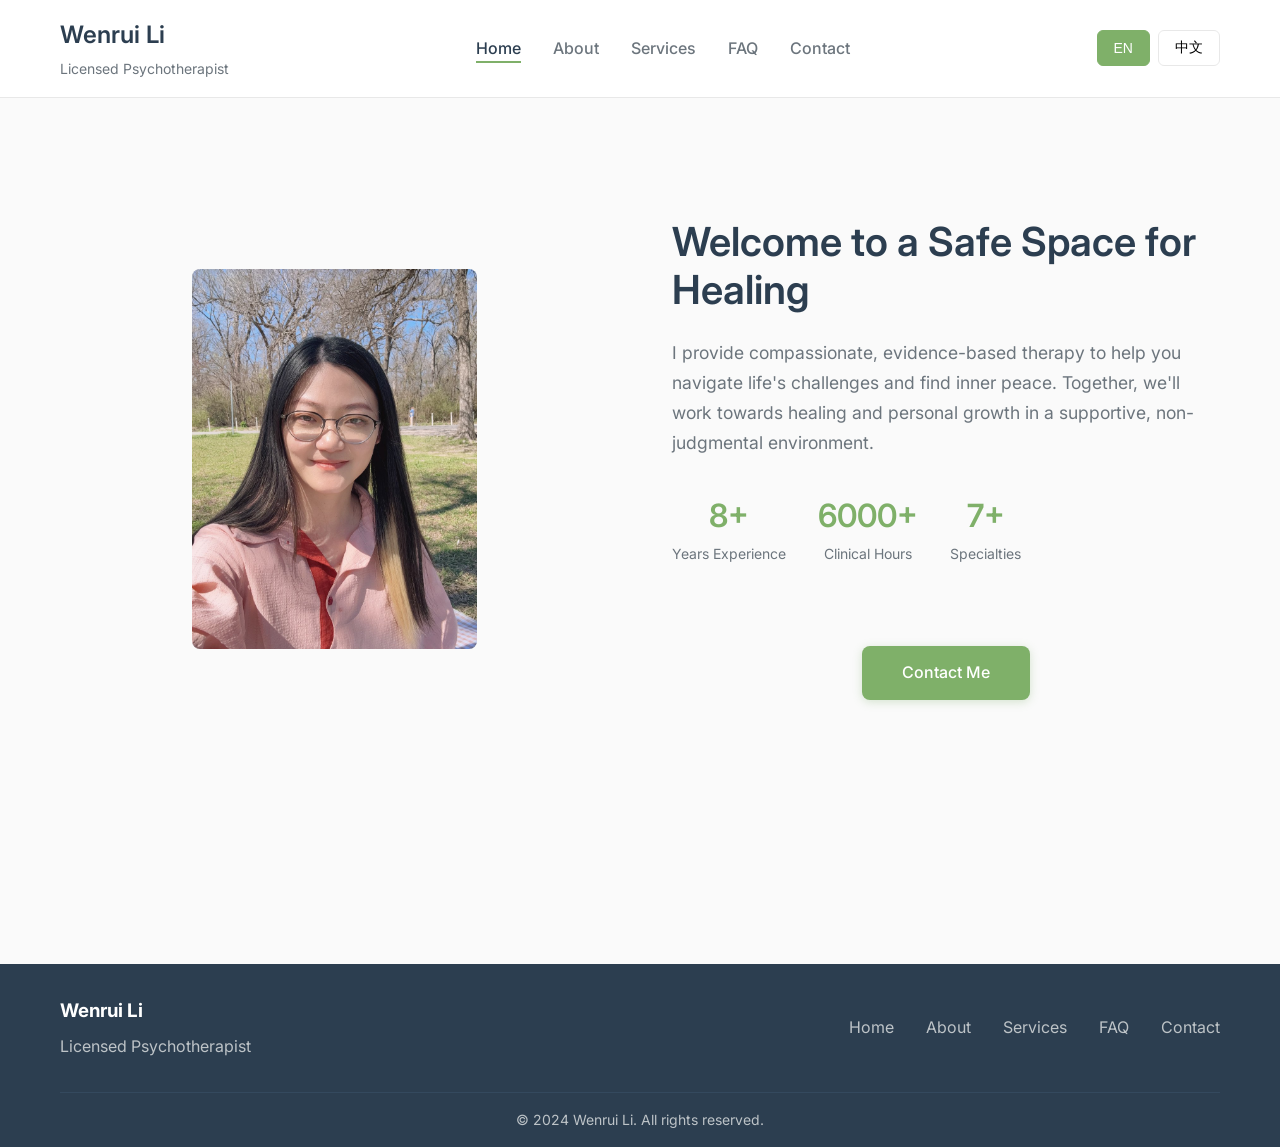
==== commit d079be32: "improve SEO" ====
--- a/index.html
+++ b/index.html
@@ -1,12 +1,73 @@
 <!DOCTYPE html>
 <html lang="en">
+
 <head>
     <meta charset="UTF-8">
     <meta name="viewport" content="width=device-width, initial-scale=1.0">
-    <title>Wenrui Li - Psychotherapist</title>
+    <meta name="robots" content="index, follow">
+    <link rel="icon" href="data:;base64,iVBORw0KGgo=">
+    <title>Wenrui Li - Licensed Psychotherapist | Trauma, IFS & EMDR Therapy</title>
+    <meta name="description"
+        content="Wenrui Li is a licensed psychotherapist specializing in trauma healing, IFS, EMDR, and somatic therapy. Offering online counseling in TX, WA, and CA for anxiety, depression, and cross-cultural challenges.">
+    <meta name="keywords"
+        content="Psychotherapist, Trauma Therapy, IFS, EMDR, Somatic Therapy, Chinese Counselor, Online Therapy, Wenrui Li, Anxiety, Depression, PTSD, Cross-cultural counseling">
+    <meta name="author" content="Wenrui Li">
+    <link rel="canonical" href="https://www.peaceflowcounseling.com/">
+
+    <!-- Open Graph / Facebook -->
+    <meta property="og:type" content="website">
+    <meta property="og:url" content="https://www.peaceflowcounseling.com/">
+    <meta property="og:title" content="Wenrui Li - Licensed Psychotherapist | Trauma, EMDR & IFS Therapy">
+    <meta property="og:description"
+        content="Compassionate, evidence-based therapy specializing in trauma healing, women’s inner power, and cross-cultural experiences. Licensed in TX, WA, and CA.">
+    <meta property="og:image" content="https://www.peaceflowcounseling.com/self-photo.jpg">
+
+    <!-- Twitter -->
+    <meta property="twitter:card" content="summary_large_image">
+    <meta property="twitter:url" content="https://www.peaceflowcounseling.com/">
+    <meta property="twitter:title" content="Wenrui Li - Licensed Psychotherapist | Trauma, EMDR & IFS Therapy">
+    <meta property="twitter:description"
+        content="Compassionate, evidence-based therapy specializing in trauma healing, women’s inner power, and cross-cultural experiences. Licensed in TX, WA, and CA.">
+    <meta property="twitter:image" content="https://www.peaceflowcounseling.com/self-photo.jpg">
+
+    <!-- Structured Data (JSON-LD) -->
+    <script type="application/ld+json">
+    {
+      "@context": "https://schema.org",
+      "@type": "Physician",
+      "name": "Wenrui Li Psychotherapy",
+      "image": "https://www.peaceflowcounseling.com/self-photo.jpg",
+      "@id": "https://www.peaceflowcounseling.com",
+      "url": "https://www.peaceflowcounseling.com",
+      "telephone": "+1-253-518-3288",
+      "email": "info@peaceflowcounseling.com",
+      "address": {
+        "@type": "PostalAddress",
+        "addressCountry": "US"
+      },
+      "description": "Licensed Psychotherapist specializing in trauma healing, IFS, EMDR, and somatic therapy.",
+      "medicalSpecialty": ["Psychiatry", "Psychotherapy"],
+      "availableService": [
+        {
+            "@type": "MedicalTherapy",
+            "name": "Internal Family Systems (IFS)"
+        },
+        {
+            "@type": "MedicalTherapy",
+            "name": "EMDR Therapy"
+        },
+        {
+            "@type": "MedicalTherapy",
+            "name": "Somatic Therapy"
+        }
+      ]
+    }
+    </script>
+
     <link rel="stylesheet" href="styles.css">
     <link href="https://fonts.googleapis.com/css2?family=Inter:wght@300;400;500;600&display=swap" rel="stylesheet">
 </head>
+
 <body>
     <!-- Header -->
     <header class="header">
@@ -14,7 +75,8 @@
             <div class="header-content">
                 <div class="logo">
                     <h1 data-en="Wenrui Li" data-zh="李文芮">Wenrui Li</h1>
-                    <p class="subtitle" data-en="Licensed Psychotherapist" data-zh="持证心理治疗师">Licensed Psychotherapist</p>
+                    <p class="subtitle" data-en="Licensed Psychotherapist" data-zh="持证心理治疗师">Licensed Psychotherapist
+                    </p>
                 </div>
                 <nav class="nav">
                     <ul class="nav-list">
@@ -40,15 +102,24 @@
             <div class="container">
                 <div class="hero">
                     <div class="hero-image">
-                        <img src="self-photo.png" alt="Therapist Photo" data-en="Therapist Photo" data-zh="治疗师照片" style="border-radius:8px;width:285px;height:auto;">
+                        <img src="self-photo.jpg" alt="Wenrui Li - Licensed Psychotherapist"
+                            data-en="Wenrui Li - Licensed Psychotherapist" data-zh="李文芮 - 持证心理治疗师"
+                            style="border-radius:8px;width:285px;height:auto;">
                     </div>
                     <div class="hero-content">
-                        <h2 class="hero-title" data-en="Welcome to a Safe Space for Healing" data-zh="欢迎来到安全的疗愈空间">Welcome to a Safe Space for Healing</h2>
-                        <p class="hero-description" data-en="I provide compassionate, evidence-based therapy to help you navigate life's challenges and find inner peace. Together, we'll work towards healing and personal growth in a supportive, non-judgmental environment." data-zh="我提供富有同理心、基于证据的治疗，帮助您应对生活中的挑战并找到内心的平静。我们将在一个支持性、无评判的环境中共同努力，实现疗愈和个人成长。">I provide compassionate, evidence-based therapy to help you navigate life's challenges and find inner peace. Together, we'll work towards healing and personal growth in a supportive, non-judgmental environment.</p>
+                        <h2 class="hero-title" data-en="Welcome to a Safe Space for Healing" data-zh="欢迎来到安全的疗愈空间">
+                            Welcome to a Safe Space for Healing</h2>
+                        <p class="hero-description"
+                            data-en="I provide compassionate, evidence-based therapy to help you navigate life's challenges and find inner peace. Together, we'll work towards healing and personal growth in a supportive, non-judgmental environment."
+                            data-zh="我提供富有同理心、基于证据的治疗，帮助您应对生活中的挑战并找到内心的平静。我们将在一个支持性、无评判的环境中共同努力，实现疗愈和个人成长。">I provide
+                            compassionate, evidence-based therapy to help you navigate life's challenges and find inner
+                            peace. Together, we'll work towards healing and personal growth in a supportive,
+                            non-judgmental environment.</p>
                         <div class="hero-stats">
                             <div class="stat">
                                 <span class="stat-number">8+</span>
-                                <span class="stat-label" data-en="Years Experience" data-zh="工作经验">Years Experience</span>
+                                <span class="stat-label" data-en="Years Experience" data-zh="工作经验">Years
+                                    Experience</span>
                             </div>
                             <div class="stat">
                                 <span class="stat-number">6000+</span>
@@ -75,49 +146,69 @@
                 </div>
                 <div class="about-content">
                     <div class="about-text">
-                        <p 
-                            data-en="I am licensed in TX, WA, and CA state for online counseling only. I am a psychotherapist specializing in trauma healing, women’s inner power, LGBTQ+ identity, and cross-cultural experiences. My approach is deep, intuitive, and humanistic. I believe real strength comes not from hardening yourself, but from reconnecting with your inner truth and restoring mind–body harmony."
+                        <p data-en="I am licensed in TX, WA, and CA state for online counseling only. I am a psychotherapist specializing in trauma healing, women’s inner power, LGBTQ+ identity, and cross-cultural experiences. My approach is deep, intuitive, and humanistic. I believe real strength comes not from hardening yourself, but from reconnecting with your inner truth and restoring mind–body harmony."
                             data-zh="很高兴在这里遇见。
 
-我是一名专注于创伤疗愈、女性内在力量、LGBTQ+群体，跨文化身份与深度心理成长的心理咨询师。我在德州，华州和加州都有独立执业的咨询师执照，可以跨州做线上咨询。"
-                        >I am licensed in TX, WA, and CA state for online counseling only. I am a psychotherapist specializing in trauma healing, women’s inner power, LGBTQ+ identity, and cross-cultural experiences. My approach is deep, intuitive, and humanistic. I believe real strength comes not from hardening yourself, but from reconnecting with your inner truth and restoring mind–body harmony.</p>
-                        
-                        <p 
-                            data-en="I focus on developmental and relational trauma, especially for East Asian women who grew up suppressing their real needs. I offer a steady, non-judgmental space to rediscover your sensitivity, strength, and longing."
+我是一名专注于创伤疗愈、女性内在力量、LGBTQ+群体，跨文化身份与深度心理成长的心理咨询师。我在德州，华州和加州都有独立执业的咨询师执照，可以跨州做线上咨询。">I am licensed in TX, WA, and CA state
+                            for online counseling only. I am a psychotherapist specializing in trauma healing, women’s
+                            inner power, LGBTQ+ identity, and cross-cultural experiences. My approach is deep,
+                            intuitive, and humanistic. I believe real strength comes not from hardening yourself, but
+                            from reconnecting with your inner truth and restoring mind–body harmony.</p>
+
+                        <p data-en="I focus on developmental and relational trauma, especially for East Asian women who grew up suppressing their real needs. I offer a steady, non-judgmental space to rediscover your sensitivity, strength, and longing."
                             data-zh="在美国多年执业的经验，让我逐渐形成了自己的风格：深度、人本、直觉敏锐。
 
-我特别关注发展型创伤、关系创伤，以及东亚背景下女性内在权威的建立。很多来访在成长过程中学会了压抑真实感受、关注别人的期待、习惯为他人负责，却忽略了自己。我愿意提供一个安静、稳定、不评判的空间，陪你重新认识自己，理解你所有的敏感、力量与渴望。"
-                        >I focus on developmental and relational trauma, especially for East Asian women who grew up suppressing their real needs. I offer a steady, non-judgmental space to rediscover your sensitivity, strength, and longing.</p>
-                        
-                        <p 
-                            data-en="I also support many Chinese professionals in major tech companies facing workplace bullying, office politics, managerial pressure, and visa-related anxiety—helping them regain stability, clarity, and dignity amid uncertainty.
+我特别关注发展型创伤、关系创伤，以及东亚背景下女性内在权威的建立。很多来访在成长过程中学会了压抑真实感受、关注别人的期待、习惯为他人负责，却忽略了自己。我愿意提供一个安静、稳定、不评判的空间，陪你重新认识自己，理解你所有的敏感、力量与渴望。">
+                            I focus on developmental and relational trauma, especially for East Asian women who grew up
+                            suppressing their real needs. I offer a steady, non-judgmental space to rediscover your
+                            sensitivity, strength, and longing.</p>
+
+                        <p data-en="I also support many Chinese professionals in major tech companies facing workplace bullying, office politics, managerial pressure, and visa-related anxiety—helping them regain stability, clarity, and dignity amid uncertainty.
 
 EMDR – A approach to reprocess traumatic memories without reliving in past memories; IFS (Internal Family Systems) – A non-pathologizing framework that helps you understand and harmonize different emotional parts within yourself; Somatic Therapy – A practice that uses body awareness to regulate emotions, release stored tension."
                             data-zh="最近几年我一直在支持在大厂工作的华人来访，一起面对职场霸凌、办公室政治、上级压力和签证不稳定带来的生存焦虑。在高度竞争与不公平中，你的自我感和边界常被侵蚀。我会帮助你从创伤反应中稳定下来，重新看清自身的力量与价值，并在动荡中保护自己，保持尊严。
 
 我使用 IFS、EMDR、躯体化方式、以及灵性取向的整合方式，帮助来访处理那些无法只靠理智解决的痛苦：被忽略的需求、难以言说的创伤、长期的紧绷与不安、反复的关系困境、以及“我知道道理却依旧做不到”的内在矛盾。我相信每个人都有一个稳固而清晰的核心自我，而我们要做的，是帮它被看见、被释放、被重新信任。
-"
-                        >I also support many Chinese professionals in major tech companies facing workplace bullying, office politics, managerial pressure, and visa-related anxiety—helping them regain stability, clarity, and dignity amid uncertainty.<br><br>
-EMDR – A approach to reprocess traumatic memories without reliving in past memories; IFS (Internal Family Systems) – A non-pathologizing framework that helps you understand and harmonize different emotional parts within yourself; Somatic Therapy – A practice that uses body awareness to regulate emotions, release stored tension.
+">I also support many Chinese professionals in major tech companies facing workplace bullying, office politics,
+                            managerial pressure, and visa-related anxiety—helping them regain stability, clarity, and
+                            dignity amid uncertainty.<br><br>
+                            EMDR – A approach to reprocess traumatic memories without reliving in past memories; IFS
+                            (Internal Family Systems) – A non-pathologizing framework that helps you understand and
+                            harmonize different emotional parts within yourself; Somatic Therapy – A practice that uses
+                            body awareness to regulate emotions, release stored tension.
                         </p>
 
                         <!-- New paragraph: Chinese version -->
                         <p data-en="In my therapy room, one of the things I value most is witnessing someone reclaim their inner authority. Many of us were taught, from a very young age, to suppress, to endure, to accommodate. Over time, we lose trust in our own intuition, our emotions, and our judgment.
 
-                        “Inner strength” is not about becoming tougher—it’s about finally being able to hear your own voice, recognizing what feels true for you, and choosing to stand on your own side. When a person can sense that quiet, steady “I am here” within themselves—even in the middle of confusion, conflict, or pressure—that is the moment their authority begins to return to the body. And that kind of strength doesn’t need to convince others; it only needs to be acknowledged by yourself." data-zh="在我的咨询室里，我最珍视的一件事，是看见一个人重新拿回自己的内在权威。很多人从小被教得太会压抑、太会忍耐、太会迎合，久而久之，我们不再信任自己的直觉、感受和判断。所谓“内在力量”，不是变得强硬，而是你终于能听到自己的声音，知道什么对你来说是真实的，并且愿意站在自己这一边。当一个人能够在混乱、矛盾和压力之中，仍然感受到内心那股安静而稳定的“我在这里”，那就是权威开始回到身体的瞬间。那种力量不需要说服别人，它只需要被你自己承认。">In my therapy room, one of the things I value most is witnessing someone reclaim their inner authority. Many of us were taught, from a very young age, to suppress, to endure, to accommodate. Over time, we lose trust in our own intuition, our emotions, and our judgment.
-
-                        “Inner strength” is not about becoming tougher—it’s about finally being able to hear your own voice, recognizing what feels true for you, and choosing to stand on your own side. When a person can sense that quiet, steady “I am here” within themselves—even in the middle of confusion, conflict, or pressure—that is the moment their authority begins to return to the body. And that kind of strength doesn’t need to convince others; it only needs to be acknowledged by yourself.</p>
+                        “Inner strength” is not about becoming tougher—it’s about finally being able to hear your own voice, recognizing what feels true for you, and choosing to stand on your own side. When a person can sense that quiet, steady “I am here” within themselves—even in the middle of confusion, conflict, or pressure—that is the moment their authority begins to return to the body. And that kind of strength doesn’t need to convince others; it only needs to be acknowledged by yourself."
+                            data-zh="在我的咨询室里，我最珍视的一件事，是看见一个人重新拿回自己的内在权威。很多人从小被教得太会压抑、太会忍耐、太会迎合，久而久之，我们不再信任自己的直觉、感受和判断。所谓“内在力量”，不是变得强硬，而是你终于能听到自己的声音，知道什么对你来说是真实的，并且愿意站在自己这一边。当一个人能够在混乱、矛盾和压力之中，仍然感受到内心那股安静而稳定的“我在这里”，那就是权威开始回到身体的瞬间。那种力量不需要说服别人，它只需要被你自己承认。">
+                            In my therapy room, one of the things I value most is witnessing someone reclaim their inner
+                            authority. Many of us were taught, from a very young age, to suppress, to endure, to
+                            accommodate. Over time, we lose trust in our own intuition, our emotions, and our judgment.
+
+                            “Inner strength” is not about becoming tougher—it’s about finally being able to hear your
+                            own voice, recognizing what feels true for you, and choosing to stand on your own side. When
+                            a person can sense that quiet, steady “I am here” within themselves—even in the middle of
+                            confusion, conflict, or pressure—that is the moment their authority begins to return to the
+                            body. And that kind of strength doesn’t need to convince others; it only needs to be
+                            acknowledged by yourself.</p>
 
                     </div>
                     <div class="credentials">
                         <h3 data-en="Credentials & Training" data-zh="资质与培训">Credentials & Training</h3>
                         <ul>
-                            <li data-en="Licensed in TX, WA, CA" data-zh="多州持证心理咨询师，TX，WA，CA">Licensed in TX, WA, CA</li>
-                            <li data-en="Master's in Mental health counseling" data-zh="心理咨询硕士">Master's in mental health counseling</li>
-                            <li data-en="Trained in Internal Family System (IFS)" data-zh="接受IFS长程培训">Trained in Internal Family System (IFS)</li>
+                            <li data-en="Licensed in TX, WA, CA" data-zh="多州持证心理咨询师，TX，WA，CA">Licensed in TX, WA, CA
+                            </li>
+                            <li data-en="Master's in Mental health counseling" data-zh="心理咨询硕士">Master's in mental
+                                health counseling</li>
+                            <li data-en="Trained in Internal Family System (IFS)" data-zh="接受IFS长程培训">Trained in
+                                Internal Family System (IFS)</li>
                             <li data-en="Trained in EMDR" data-zh="接受EMDR眼动脱敏多次培训">Trained in EMDR</li>
                             <li data-en="Somatic Therapy" data-zh="躯体疗法">Somatic Therapy</li>
-                            <li data-en="trauma-focused,humanistic-informed, femenism-informed" data-zh="创伤聚焦、人本主义、女性主义取向">trauma-informed,humanistic-informed, femenism-informed</li>
+                            <li data-en="trauma-focused,humanistic-informed, femenism-informed"
+                                data-zh="创伤聚焦、人本主义、女性主义取向">
+                                trauma-informed,humanistic-informed, femenism-informed</li>
                         </ul>
                     </div>
                 </div>
@@ -132,39 +223,60 @@
             <div class="container">
                 <div class="section-header">
                     <h2 data-en="Services" data-zh="服务">Services</h2>
-                    <p class="section-subtitle" data-en="Evidence-based therapeutic approaches tailored to your unique needs" data-zh="基于证据的治疗方法，根据您的独特需求定制">Evidence-based therapeutic approaches tailored to your unique needs</p>
+                    <p class="section-subtitle"
+                        data-en="Evidence-based therapeutic approaches tailored to your unique needs"
+                        data-zh="基于证据的治疗方法，根据您的独特需求定制">Evidence-based therapeutic approaches tailored to your unique
+                        needs</p>
                 </div>
                 <div class="services-grid">
                     <div class="service-card">
                         <div class="service-icon">🧠</div>
-                        <h3 data-en="Internal Family Systems (IFS)" data-zh="内部家庭系统（IFS）">Internal Family Systems (IFS)</h3>
-                        <p data-en="IFS therapy helps you understand and heal the different parts of yourself. This approach recognizes that we all have various internal parts that influence our thoughts, feelings, and behaviors." data-zh="IFS疗法帮助您理解并疗愈自己的不同部分。这种方法认识到我们都有各种影响我们思想、感受和行为的内在部分。">IFS therapy helps you understand and heal the different parts of yourself. This approach recognizes that we all have various internal parts that influence our thoughts, feelings, and behaviors.</p>
+                        <h3 data-en="Internal Family Systems (IFS)" data-zh="内部家庭系统（IFS）">Internal Family Systems (IFS)
+                        </h3>
+                        <p data-en="IFS therapy helps you understand and heal the different parts of yourself. This approach recognizes that we all have various internal parts that influence our thoughts, feelings, and behaviors."
+                            data-zh="IFS疗法帮助您理解并疗愈自己的不同部分。这种方法认识到我们都有各种影响我们思想、感受和行为的内在部分。">IFS therapy helps you
+                            understand and heal the different parts of yourself. This approach recognizes that we all
+                            have various internal parts that influence our thoughts, feelings, and behaviors.</p>
                         <ul>
-                            <li data-en="Identify and understand internal conflicts" data-zh="识别和理解内部冲突">Identify and understand internal conflicts</li>
-                            <li data-en="Develop self-compassion and inner harmony" data-zh="培养自我同情和内心和谐">Develop self-compassion and inner harmony</li>
-                            <li data-en="Heal from past trauma and wounds" data-zh="疗愈过去的创伤和伤害">Heal from past trauma and wounds</li>
+                            <li data-en="Identify and understand internal conflicts" data-zh="识别和理解内部冲突">Identify and
+                                understand internal conflicts</li>
+                            <li data-en="Develop self-compassion and inner harmony" data-zh="培养自我同情和内心和谐">Develop
+                                self-compassion and inner harmony</li>
+                            <li data-en="Heal from past trauma and wounds" data-zh="疗愈过去的创伤和伤害">Heal from past trauma
+                                and wounds</li>
                         </ul>
                     </div>
-                    
+
                     <div class="service-card">
                         <div class="service-icon">👁️</div>
                         <h3 data-en="EMDR Therapy" data-zh="EMDR疗法">EMDR Therapy</h3>
-                        <p data-en="Eye Movement Desensitization and Reprocessing (EMDR) is an evidence-based therapy that helps process and heal from traumatic memories and experiences." data-zh="眼动脱敏再处理（EMDR）是一种循证疗法，帮助处理和疗愈创伤性记忆和经历。">Eye Movement Desensitization and Reprocessing (EMDR) is an evidence-based therapy that helps process and heal from traumatic memories and experiences.</p>
+                        <p data-en="Eye Movement Desensitization and Reprocessing (EMDR) is an evidence-based therapy that helps process and heal from traumatic memories and experiences."
+                            data-zh="眼动脱敏再处理（EMDR）是一种循证疗法，帮助处理和疗愈创伤性记忆和经历。">Eye Movement Desensitization and
+                            Reprocessing (EMDR) is an evidence-based therapy that helps process and heal from traumatic
+                            memories and experiences.</p>
                         <ul>
-                            <li data-en="Process traumatic memories safely" data-zh="安全地处理创伤性记忆">Process traumatic memories safely</li>
-                            <li data-en="Reduce symptoms of PTSD and anxiety" data-zh="减轻PTSD和焦虑症状">Reduce symptoms of PTSD and anxiety</li>
-                            <li data-en="Develop healthier coping mechanisms" data-zh="培养更健康的应对机制">Develop healthier coping mechanisms</li>
+                            <li data-en="Process traumatic memories safely" data-zh="安全地处理创伤性记忆">Process traumatic
+                                memories safely</li>
+                            <li data-en="Reduce symptoms of PTSD and anxiety" data-zh="减轻PTSD和焦虑症状">Reduce symptoms of
+                                PTSD and anxiety</li>
+                            <li data-en="Develop healthier coping mechanisms" data-zh="培养更健康的应对机制">Develop healthier
+                                coping mechanisms</li>
                         </ul>
                     </div>
-                    
+
                     <div class="service-card">
                         <div class="service-icon">💆</div>
                         <h3 data-en="Somatic Therapy" data-zh="躯体疗法">Somatic Therapy</h3>
-                        <p data-en="Somatic therapy focuses on the mind-body connection, helping you become aware of how emotions and trauma are stored in your body and how to release them." data-zh="躯体疗法专注于身心连接，帮助您意识到情绪和创伤如何储存在您的身体中以及如何释放它们。">Somatic therapy focuses on the mind-body connection, helping you become aware of how emotions and trauma are stored in your body and how to release them.</p>
+                        <p data-en="Somatic therapy focuses on the mind-body connection, helping you become aware of how emotions and trauma are stored in your body and how to release them."
+                            data-zh="躯体疗法专注于身心连接，帮助您意识到情绪和创伤如何储存在您的身体中以及如何释放它们。">Somatic therapy focuses on the
+                            mind-body connection, helping you become aware of how emotions and trauma are stored in your
+                            body and how to release them.</p>
                         <ul>
-                            <li data-en="Release stored trauma and tension" data-zh="释放储存的创伤和紧张">Release stored trauma and tension</li>
+                            <li data-en="Release stored trauma and tension" data-zh="释放储存的创伤和紧张">Release stored trauma
+                                and tension</li>
                             <li data-en="Improve mind-body awareness" data-zh="改善身心意识">Improve mind-body awareness</li>
-                            <li data-en="Develop grounding and regulation skills" data-zh="培养接地和调节技能">Develop grounding and regulation skills</li>
+                            <li data-en="Develop grounding and regulation skills" data-zh="培养接地和调节技能">Develop grounding
+                                and regulation skills</li>
                         </ul>
                     </div>
                 </div>
@@ -183,51 +295,69 @@
                 <div class="faq-grid">
                     <div class="faq-card">
                         <h3 data-en="How to do initial contact?" data-zh="如何进行首次联系？">How to do inicial contact?</h3>
-                        <p data-en="You can reach out to me by email. I reply new client within 24 hours. Please include your state of residence and your insurance information (insurance cannot be used for California clients). After that, we can schedule a 15-minute consultation call where you can briefly share what you’re looking for, and I will also introduce myself further so we can see if we’re a good fit. " 
-                        data-zh="您可以通过邮件与我联系,我会在24小时内回复新来访。请在邮件中告知您的所在州，以及您的保险信息（在加州目前无法接受保险）。之后我们可以安排一次约 15 分钟的电话问询，简单讨论您的需求，我也会进一步介绍我的方式和工作风格，以确认是否适合继续合作。">
-                        You can reach out to me by email. I reply new client within 24 hours. Please include your state of residence and your insurance information (insurance cannot be used for California clients). After that, we can schedule a 15-minute consultation call where you can briefly share what you’re looking for, and I will also introduce myself further so we can see if we’re a good fit.</p>
-                    </div>
-
-                    <div class="faq-card">
-                        <h3 data-en="What can I expect in the first session?" data-zh="第一次咨询我可以期待什么？">What can I expect in the first session?</h3>
-                        <p data-en="The first session is an opportunity for us to get to know each other. I'll ask about your background, current challenges, and goals for therapy. We'll discuss your needs and create a personalized treatment plan." 
-                        data-zh="第1-3次咨询是我们相互了解的机会。我会询问您的背景、目前的困扰，共同制定咨询计划。我们可以进一步感受彼此是否合适，咨询关系是好的效果的关键因素。">
-                            The first session is an opportunity for us to get to know each other. I'll ask about your background, current challenges, and goals for therapy. We'll discuss your needs and create a personalized treatment plan.</p>
-                    </div>
-                    
-                    <div class="faq-card">
-                        <h3 data-en="How long does therapy typically take?" data-zh="治疗通常需要多长时间？">How long does therapy typically take?</h3>
-                        <p data-en="The duration varies depending on your goals and needs. Some clients see significant improvement in 8-12 sessions, while others benefit from longer-term therapy. We'll regularly assess progress and adjust accordingly." 
-                        data-zh="持续时间因您的目标和需求而异。一般在8-12次咨询中能感觉到明显变化，也有很多人进行更长期的治疗。我们可以随时商量调整。如果您觉得我们没有进展，或者有不合适不舒服的地方，可以在咨询中或者邮件告知我。这些是很宝贵的反馈，可以让咨询更符合您的需要。">
-                        The duration varies depending on your goals and needs. Some clients see significant improvement in 8-12 sessions, while others benefit from longer-term therapy. We'll regularly assess progress and adjust accordingly.</p>
-                    </div>
-                    
+                        <p data-en="You can reach out to me by email. I reply new client within 24 hours. Please include your state of residence and your insurance information (insurance cannot be used for California clients). After that, we can schedule a 15-minute consultation call where you can briefly share what you’re looking for, and I will also introduce myself further so we can see if we’re a good fit. "
+                            data-zh="您可以通过邮件与我联系,我会在24小时内回复新来访。请在邮件中告知您的所在州，以及您的保险信息（在加州目前无法接受保险）。之后我们可以安排一次约 15 分钟的电话问询，简单讨论您的需求，我也会进一步介绍我的方式和工作风格，以确认是否适合继续合作。">
+                            You can reach out to me by email. I reply new client within 24 hours. Please include your
+                            state of residence and your insurance information (insurance cannot be used for California
+                            clients). After that, we can schedule a 15-minute consultation call where you can briefly
+                            share what you’re looking for, and I will also introduce myself further so we can see if
+                            we’re a good fit.</p>
+                    </div>
+
+                    <div class="faq-card">
+                        <h3 data-en="What can I expect in the first session?" data-zh="第一次咨询我可以期待什么？">What can I expect
+                            in the first session?</h3>
+                        <p data-en="The first session is an opportunity for us to get to know each other. I'll ask about your background, current challenges, and goals for therapy. We'll discuss your needs and create a personalized treatment plan."
+                            data-zh="第1-3次咨询是我们相互了解的机会。我会询问您的背景、目前的困扰，共同制定咨询计划。我们可以进一步感受彼此是否合适，咨询关系是好的效果的关键因素。">
+                            The first session is an opportunity for us to get to know each other. I'll ask about your
+                            background, current challenges, and goals for therapy. We'll discuss your needs and create a
+                            personalized treatment plan.</p>
+                    </div>
+
+                    <div class="faq-card">
+                        <h3 data-en="How long does therapy typically take?" data-zh="治疗通常需要多长时间？">How long does therapy
+                            typically take?</h3>
+                        <p data-en="The duration varies depending on your goals and needs. Some clients see significant improvement in 8-12 sessions, while others benefit from longer-term therapy. We'll regularly assess progress and adjust accordingly."
+                            data-zh="持续时间因您的目标和需求而异。一般在8-12次咨询中能感觉到明显变化，也有很多人进行更长期的治疗。我们可以随时商量调整。如果您觉得我们没有进展，或者有不合适不舒服的地方，可以在咨询中或者邮件告知我。这些是很宝贵的反馈，可以让咨询更符合您的需要。">
+                            The duration varies depending on your goals and needs. Some clients see significant
+                            improvement in 8-12 sessions, while others benefit from longer-term therapy. We'll regularly
+                            assess progress and adjust accordingly.</p>
+                    </div>
+
                     <div class="faq-card">
                         <h3 data-en="Do you accept insurance?" data-zh="您接受保险吗？">Do you accept insurance?</h3>
-                        <p data-en="I am an out-of-network provider. I can provide you with a superbill that you can submit to your insurance company for potential reimbursement. Please check with your insurance provider about out-of-network benefits." 
-                        data-zh="我在TX和WA可以接受部分保险，请在邮件中写明您的保险。在CA无法接受保险。如果是out of network，我可以为您提供superbill，您可以提交给保险公司以获得报销，报销额度因保险计划不同而有所不同，请向您的保险公司查询。">
-                        I am an out-of-network provider. I can provide you with a superbill that you can submit to your insurance company for potential reimbursement. Please check with your insurance provider about out-of-network benefits.</p>
-                    </div>
-                    
+                        <p data-en="I am an out-of-network provider. I can provide you with a superbill that you can submit to your insurance company for potential reimbursement. Please check with your insurance provider about out-of-network benefits."
+                            data-zh="我在TX和WA可以接受部分保险，请在邮件中写明您的保险。在CA无法接受保险。如果是out of network，我可以为您提供superbill，您可以提交给保险公司以获得报销，报销额度因保险计划不同而有所不同，请向您的保险公司查询。">
+                            I am an out-of-network provider. I can provide you with a superbill that you can submit to
+                            your insurance company for potential reimbursement. Please check with your insurance
+                            provider about out-of-network benefits.</p>
+                    </div>
+
                     <div class="faq-card">
                         <h3 data-en="What are your fees?" data-zh="您的费用是多少？">What are your fees?</h3>
-                        <p data-en="Individual therapy sessions are $200 for 50 minutes. I offer a limited number of sliding scale spots for those with financial need. Please contact me to discuss payment options and availability." 
-                        data-zh="在WA和CA，个人咨询50分钟$200，伴侣咨询第一次60分钟， 之后每次50分钟，价格是每次$220。在TX，个人咨询50分钟$135， 伴侣咨询每次$150。我为有经济需求的人提供有限数量的折扣，可以在电话或邮件里商量具体情况。">
-                        Individual therapy sessions are $200 for 50 minutes. I offer a limited number of sliding scale spots for those with financial need. Please contact me to discuss payment options and availability.</p>
-                    </div>
-                    
+                        <p data-en="Individual therapy sessions are $200 for 50 minutes. I offer a limited number of sliding scale spots for those with financial need. Please contact me to discuss payment options and availability."
+                            data-zh="在WA和CA，个人咨询50分钟$200，伴侣咨询第一次60分钟， 之后每次50分钟，价格是每次$220。在TX，个人咨询50分钟$135， 伴侣咨询每次$150。我为有经济需求的人提供有限数量的折扣，可以在电话或邮件里商量具体情况。">
+                            Individual therapy sessions are $200 for 50 minutes. I offer a limited number of sliding
+                            scale spots for those with financial need. Please contact me to discuss payment options and
+                            availability.</p>
+                    </div>
+
                     <div class="faq-card">
                         <h3 data-en="Is therapy confidential?" data-zh="治疗是保密的吗？">Is therapy confidential?</h3>
-                        <p data-en="Yes, therapy is confidential. There are a few exceptions, such as if you are at risk of harming yourself or others, or if there is suspected abuse of a minor. I'll discuss confidentiality in detail during our first session." 
-                        data-zh="所有的治疗信息都是保密的。有一些例外情况，比如您有伤害自己或他人的风险，或者怀疑虐待未成年人，或是使用保险。我将在第一次咨询中详细讨论保密性。">
-                        Yes, therapy is confidential. There are a few exceptions, such as if you are at risk of harming yourself or others, or if there is suspected abuse of a minor. I'll discuss confidentiality in detail during our first session.</p>
-                    </div>
-                    
+                        <p data-en="Yes, therapy is confidential. There are a few exceptions, such as if you are at risk of harming yourself or others, or if there is suspected abuse of a minor. I'll discuss confidentiality in detail during our first session."
+                            data-zh="所有的治疗信息都是保密的。有一些例外情况，比如您有伤害自己或他人的风险，或者怀疑虐待未成年人，或是使用保险。我将在第一次咨询中详细讨论保密性。">
+                            Yes, therapy is confidential. There are a few exceptions, such as if you are at risk of
+                            harming yourself or others, or if there is suspected abuse of a minor. I'll discuss
+                            confidentiality in detail during our first session.</p>
+                    </div>
+
                     <div class="faq-card">
                         <h3 data-en="Do you offer online therapy?" data-zh="您提供在线治疗吗？">Do you offer online therapy?</h3>
-                        <p data-en="Yes, I offer both in-person and online therapy sessions. Online sessions are conducted through a secure, HIPAA-compliant platform. Many clients find online therapy just as effective as in-person sessions." 
-                        data-zh="我目前只提供在线咨询。EMDR，IFS，和somatic therapy 线上的治疗效果和线下没有显著区别。">
-                        Yes, I offer both in-person and online therapy sessions. Online sessions are conducted through a secure, HIPAA-compliant platform. Many clients find online therapy just as effective as in-person sessions.</p>
+                        <p data-en="Yes, I offer both in-person and online therapy sessions. Online sessions are conducted through a secure, HIPAA-compliant platform. Many clients find online therapy just as effective as in-person sessions."
+                            data-zh="我目前只提供在线咨询。EMDR，IFS，和somatic therapy 线上的治疗效果和线下没有显著区别。">
+                            Yes, I offer both in-person and online therapy sessions. Online sessions are conducted
+                            through a secure, HIPAA-compliant platform. Many clients find online therapy just as
+                            effective as in-person sessions.</p>
                     </div>
                 </div>
                 <div class="contact-cta">
@@ -241,15 +371,20 @@
             <div class="container">
                 <div class="section-header">
                     <h2 data-en="Contact Me" data-zh="联系我">Contact Me</h2>
-                    <p class="section-subtitle" data-en="Ready to begin your healing journey? I'm here to help." data-zh="准备好开始您的疗愈之旅了吗？我在这里帮助您。">Ready to begin your healing journey? I'm here to help.</p>
+                    <p class="section-subtitle" data-en="Ready to begin your healing journey? I'm here to help."
+                        data-zh="准备好开始您的疗愈之旅了吗？我在这里帮助您。">Ready to begin your healing journey? I'm here to help.</p>
                 </div>
                 <div class="contact-content">
                     <div class="contact-info">
                         <div class="contact-item">
                             <h3 data-en="Get in Touch" data-zh="联系我">Get in Touch</h3>
-                            <p data-en="Email me and I reply new clients in 24 hours. Please inform me your living State, whether you want to use insurance, and what brings you to counseling. I offer a free 15-minute consultation to discuss your needs and answer any questions you may have about therapy." data-zh="我会在24小时内回复新来访。请告知您的所在州，是否需要保险，以及您的困扰。我提供免费的15分钟电话问询。">Email me and I reply new clients in 24 hours. Please inform me your living State, whether you want to use insurance, and what brings you to counseling. I offer a free 15-minute consultation to discuss your needs and answer any questions you may have about therapy.</p>
+                            <p data-en="Email me and I reply new clients in 24 hours. Please inform me your living State, whether you want to use insurance, and what brings you to counseling. I offer a free 15-minute consultation to discuss your needs and answer any questions you may have about therapy."
+                                data-zh="我会在24小时内回复新来访。请告知您的所在州，是否需要保险，以及您的困扰。我提供免费的15分钟电话问询。">Email me and I reply new
+                                clients in 24 hours. Please inform me your living State, whether you want to use
+                                insurance, and what brings you to counseling. I offer a free 15-minute consultation to
+                                discuss your needs and answer any questions you may have about therapy.</p>
                         </div>
-                        
+
                         <div class="contact-details">
                             <div class="contact-detail">
                                 <span class="icon">📧</span>
@@ -260,7 +395,7 @@
                                     </p>
                                 </div>
                             </div>
-                            
+
                             <div class="contact-detail">
                                 <span class="icon">📱</span>
                                 <div>
@@ -270,7 +405,7 @@
                                     </p>
                                 </div>
                             </div>
-                            
+
                             <div class="contact-detail">
                                 <span class="icon">📍</span>
                                 <div>
@@ -280,7 +415,7 @@
                             </div>
                         </div>
                     </div>
-                    
+
                     <div class="contact-form">
                         <h3 data-en="Send a Message" data-zh="发送消息">Send a Message</h3>
                         <form id="contactForm" action="https://formspree.io/f/mwpyezjn" method="POST">
@@ -288,23 +423,25 @@
                                 <label for="name" data-en="Name" data-zh="姓名">Name</label>
                                 <input type="text" id="name" name="name" required>
                             </div>
-                            
+
                             <div class="form-group">
                                 <label for="email" data-en="Email" data-zh="邮箱">Email</label>
                                 <input type="email" id="email" name="email" required>
                             </div>
-                            
+
                             <div class="form-group">
                                 <label for="phone" data-en="Phone (Optional)" data-zh="电话（可选）">Phone (Optional)</label>
                                 <input type="tel" id="phone" name="phone">
                             </div>
-                            
+
                             <div class="form-group">
                                 <label for="message" data-en="Message" data-zh="消息">Message</label>
-                                <textarea id="message" name="message" rows="5" required placeholder="Please tell me about what brings you to therapy and any questions you may have..."></textarea>
-                            </div>
-                            
-                            <button type="submit" class="submit-btn" data-en="Send Message" data-zh="发送消息">Send Message</button>
+                                <textarea id="message" name="message" rows="5" required
+                                    placeholder="Please tell me about what brings you to therapy and any questions you may have..."></textarea>
+                            </div>
+
+                            <button type="submit" class="submit-btn" data-en="Send Message" data-zh="发送消息">Send
+                                Message</button>
                         </form>
                     </div>
                 </div>
@@ -323,17 +460,21 @@
                 <div class="footer-links">
                     <a href="#" class="footer-nav-link" data-section="home" data-en="Home" data-zh="首页">Home</a>
                     <a href="#" class="footer-nav-link" data-section="about" data-en="About" data-zh="关于">About</a>
-                    <a href="#" class="footer-nav-link" data-section="services" data-en="Services" data-zh="服务">Services</a>
+                    <a href="#" class="footer-nav-link" data-section="services" data-en="Services"
+                        data-zh="服务">Services</a>
                     <a href="#" class="footer-nav-link" data-section="faq" data-en="FAQ" data-zh="常见问题">FAQ</a>
-                    <a href="#" class="footer-nav-link" data-section="contact" data-en="Contact" data-zh="联系">Contact</a>
+                    <a href="#" class="footer-nav-link" data-section="contact" data-en="Contact"
+                        data-zh="联系">Contact</a>
                 </div>
             </div>
             <div class="footer-bottom">
-                <p data-en="© 2024 Wenrui Li. All rights reserved." data-zh="© 2024 李文芮。保留所有权利。">© 2024 Wenrui Li. All rights reserved.</p>
+                <p data-en="© 2024 Wenrui Li. All rights reserved." data-zh="© 2024 李文芮。保留所有权利。">© 2024 Wenrui Li. All
+                    rights reserved.</p>
             </div>
         </div>
     </footer>
 
     <script src="script.js"></script>
 </body>
-</html> +
+</html>
--- a/styles.css
+++ b/styles.css
@@ -553,6 +553,14 @@
 
 /* Responsive Design */
 @media (max-width: 768px) {
+    .header {
+        position: relative;
+    }
+
+    .main {
+        margin-top: 0;
+    }
+
     .header-content {
         flex-direction: column;
         gap: 1rem;
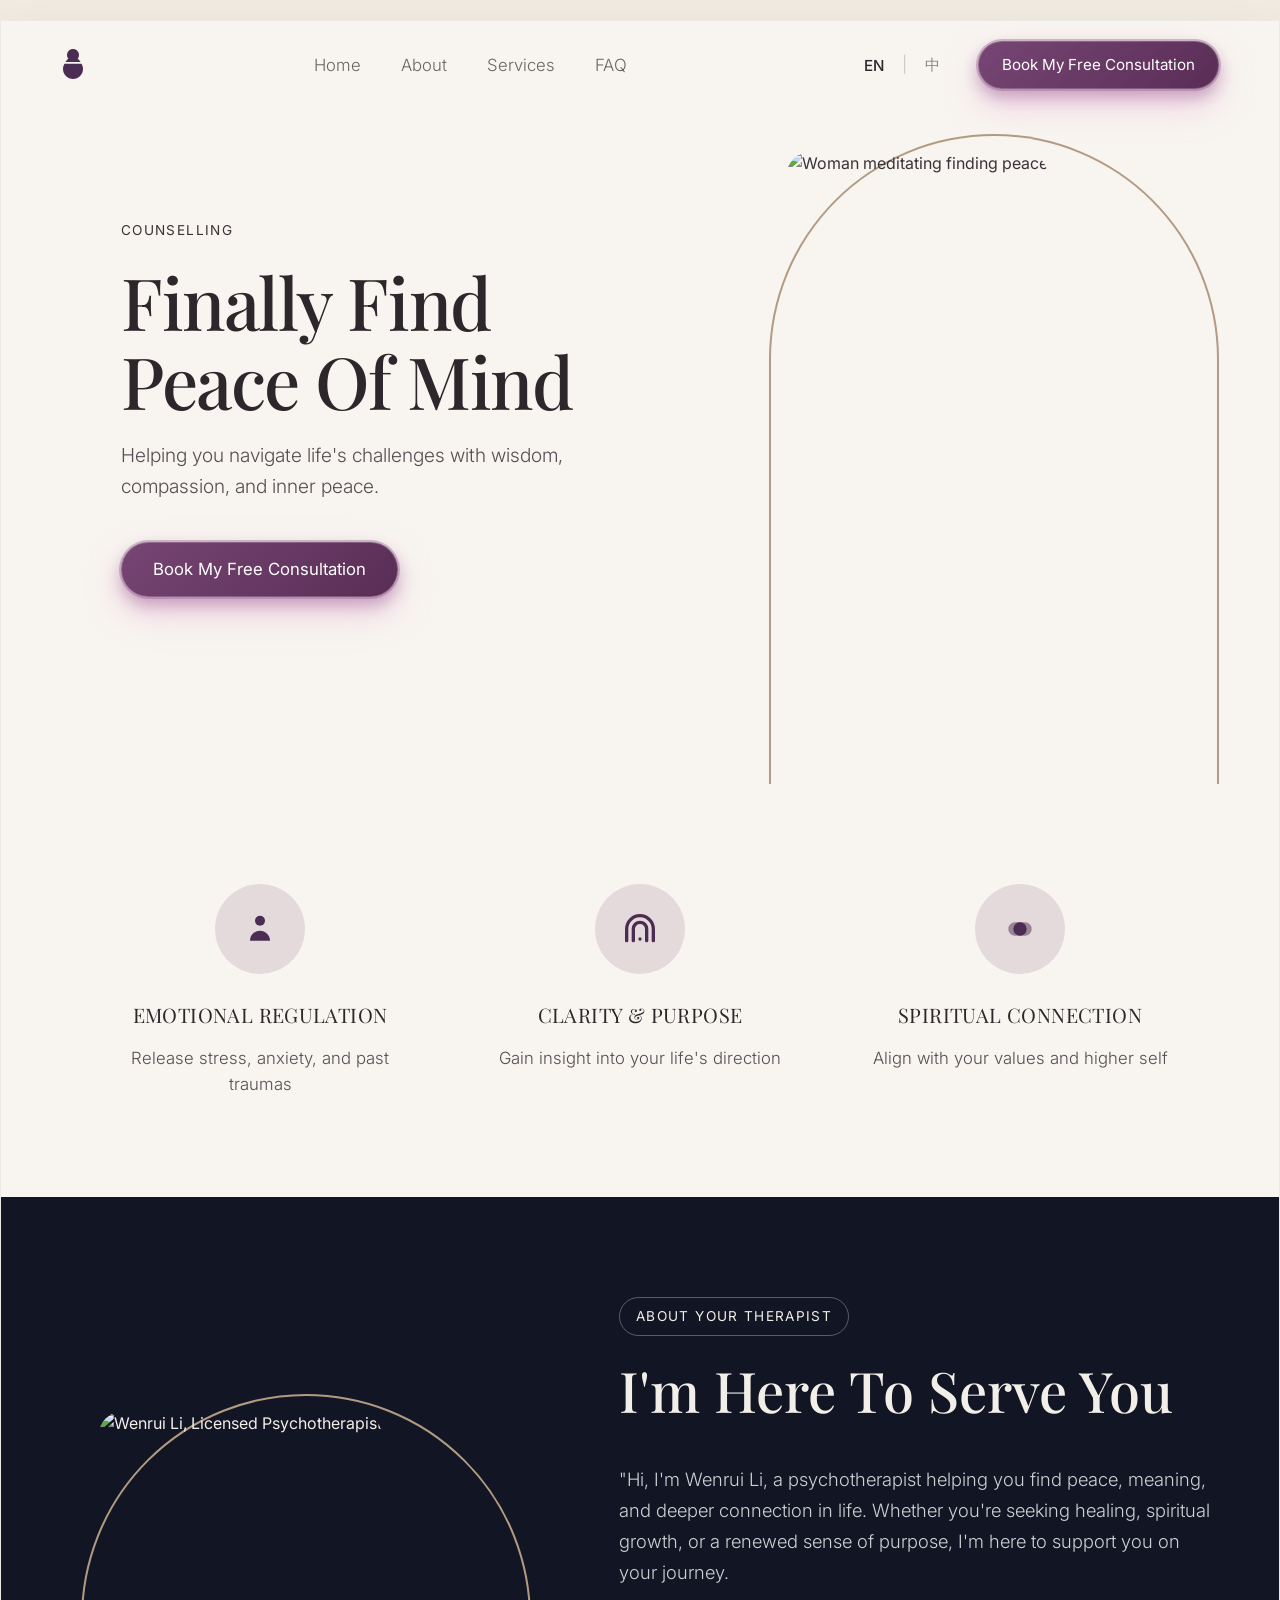
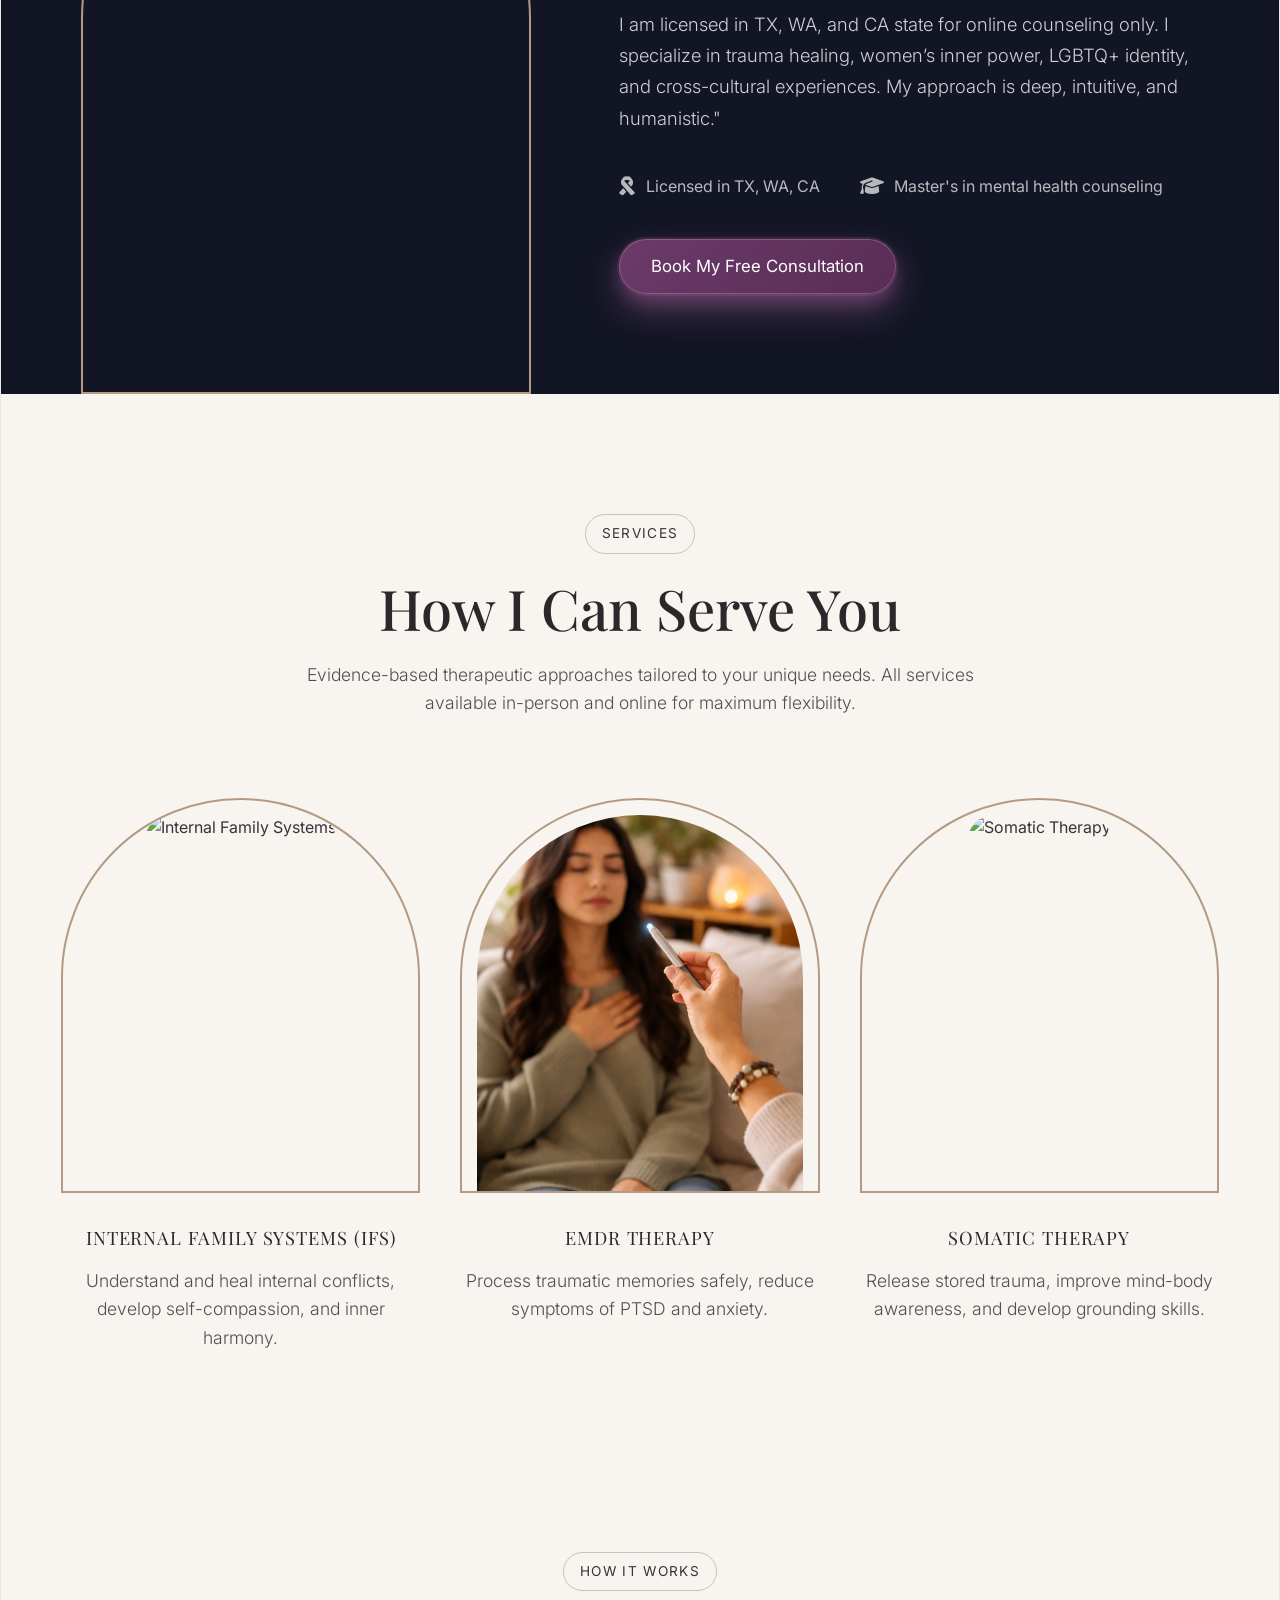
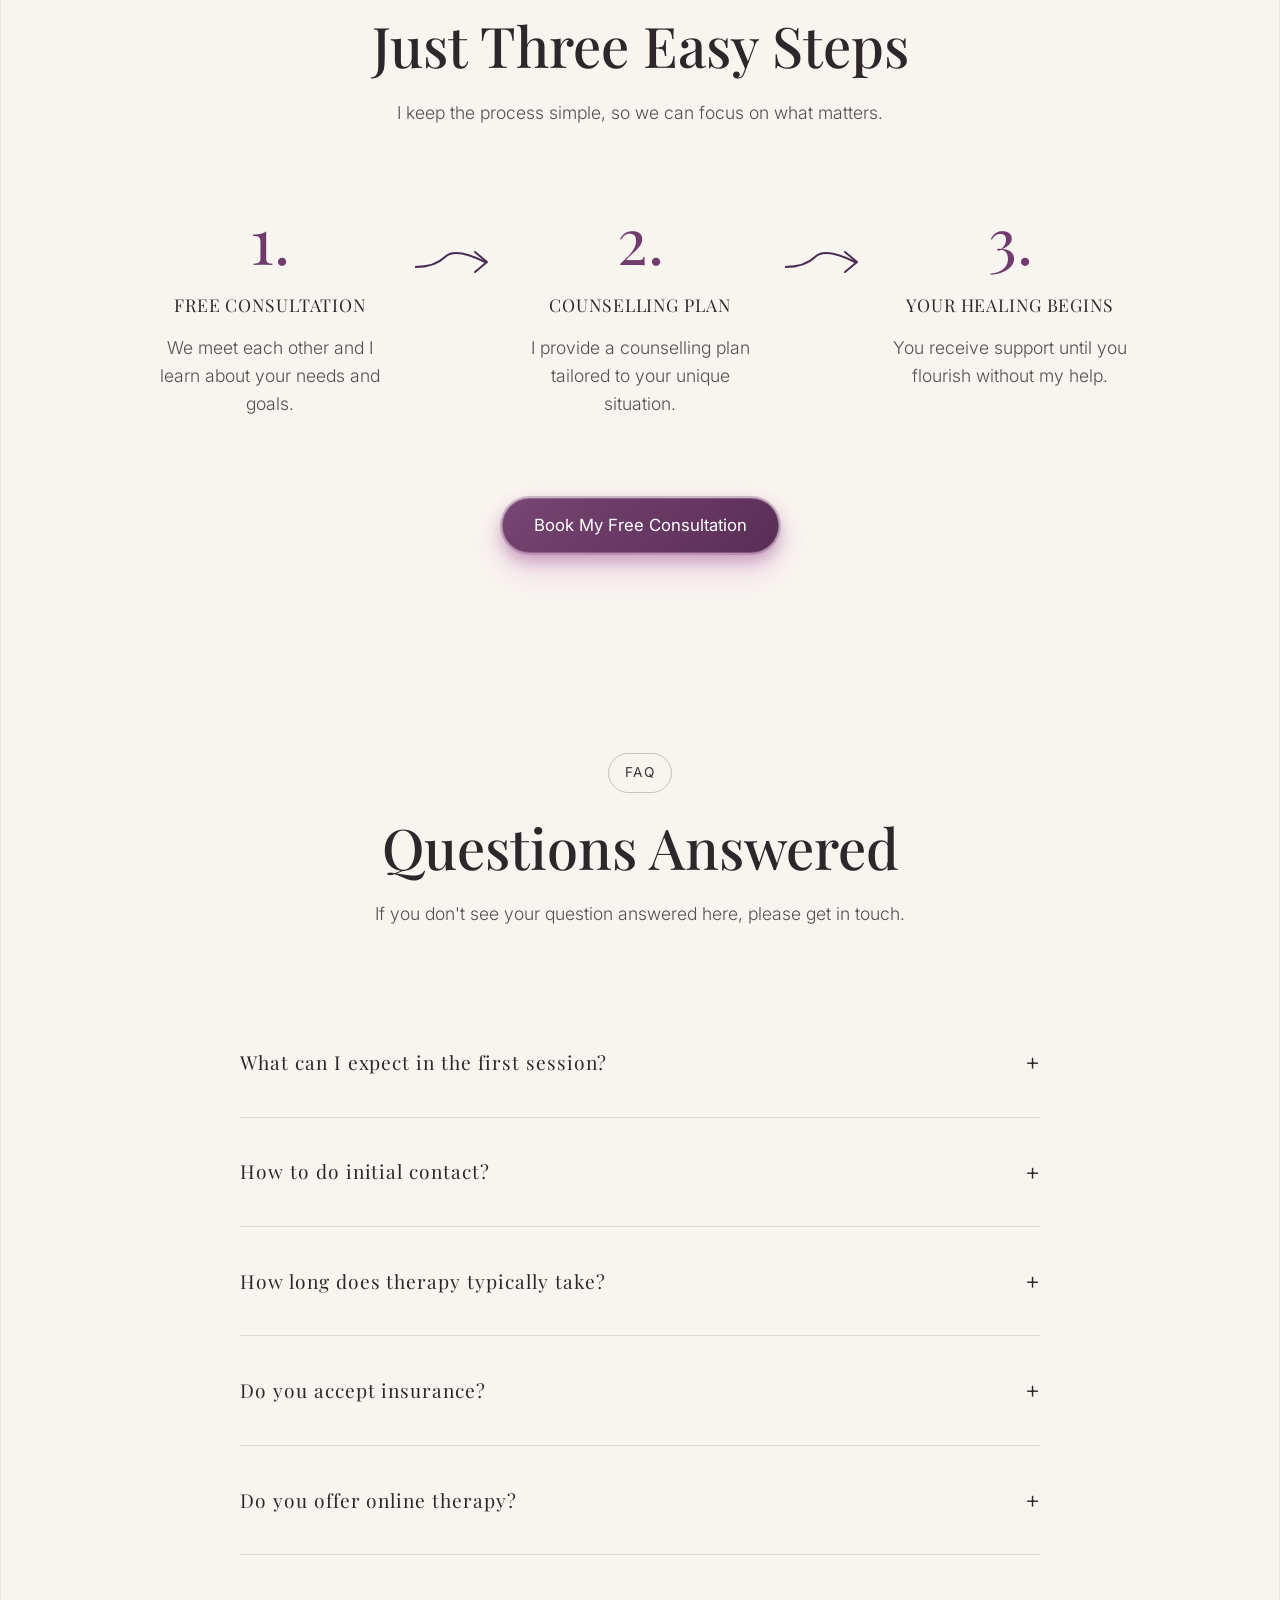
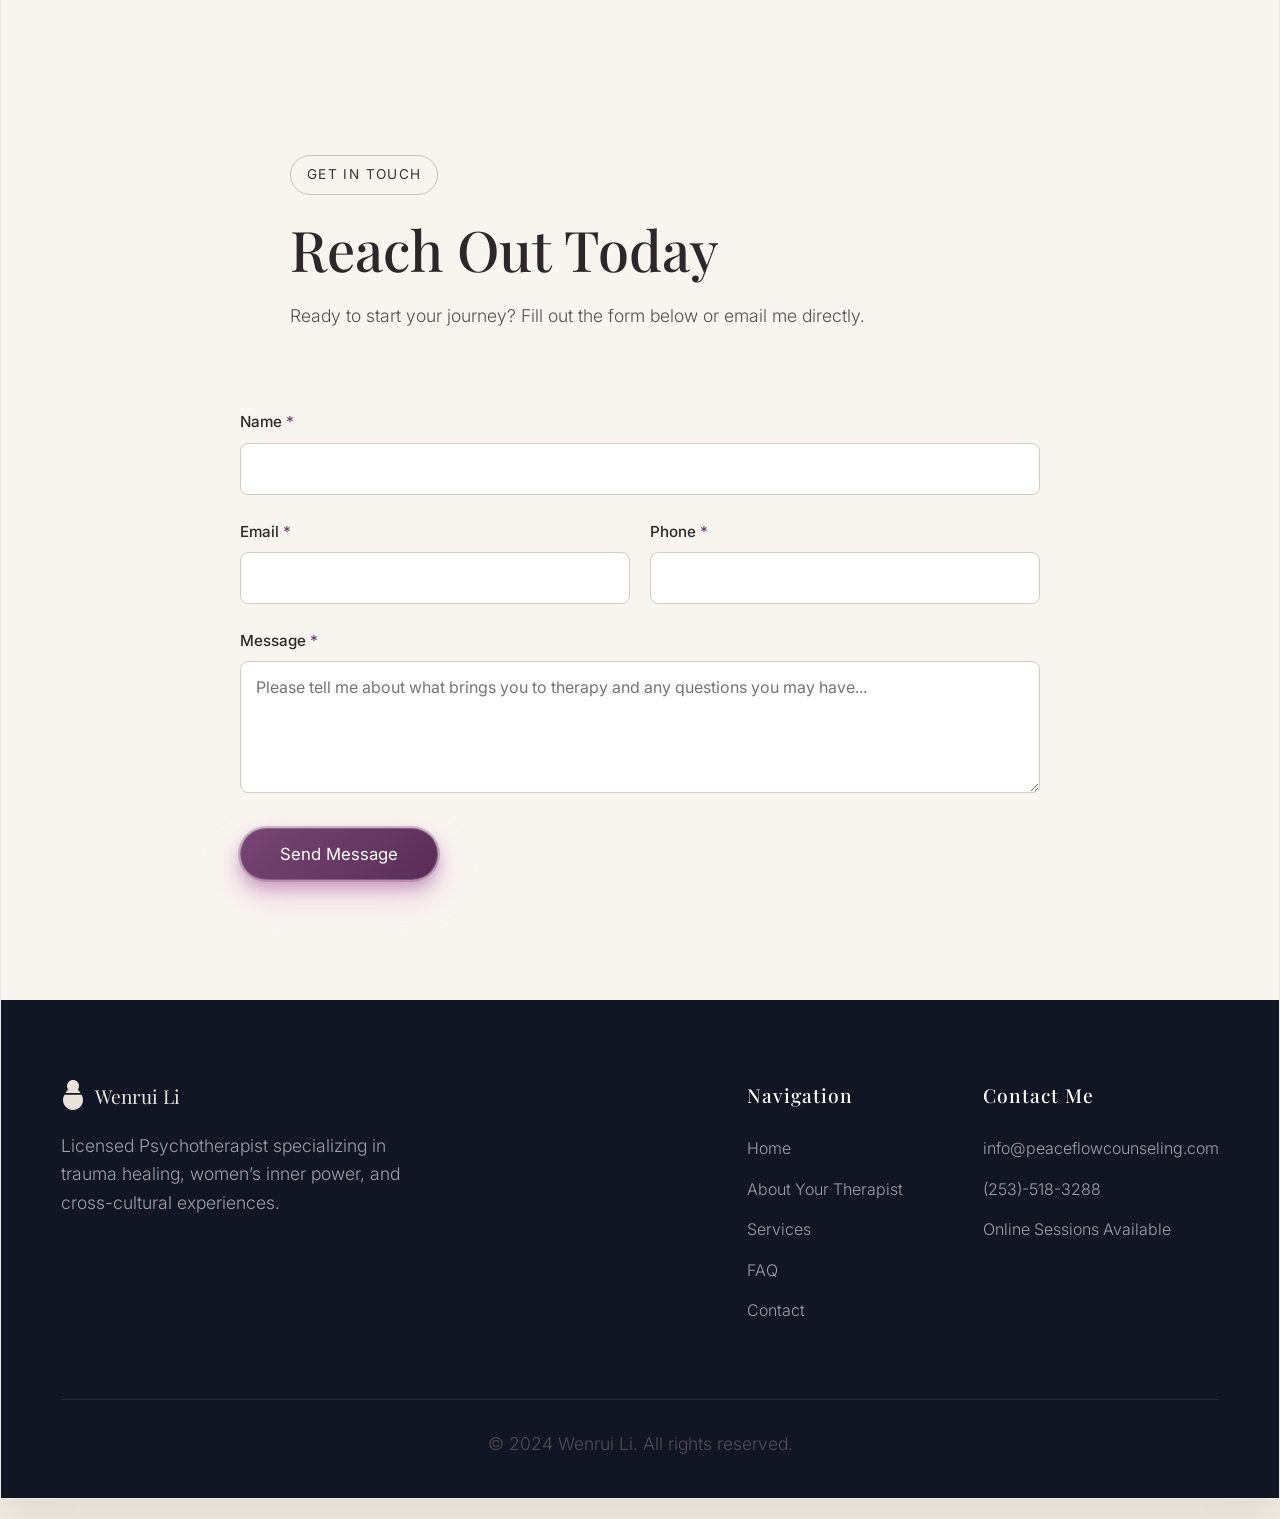
==== commit d20d3a06: "upload new website design" ====
--- a/index.html
+++ b/index.html
@@ -4,477 +4,471 @@
 <head>
     <meta charset="UTF-8">
     <meta name="viewport" content="width=device-width, initial-scale=1.0">
-    <meta name="robots" content="index, follow">
-    <link rel="icon" href="data:;base64,iVBORw0KGgo=">
     <title>Wenrui Li - Licensed Psychotherapist | Trauma, IFS & EMDR Therapy</title>
     <meta name="description"
-        content="Wenrui Li is a licensed psychotherapist specializing in trauma healing, IFS, EMDR, and somatic therapy. Offering online counseling in TX, WA, and CA for anxiety, depression, and cross-cultural challenges.">
-    <meta name="keywords"
-        content="Psychotherapist, Trauma Therapy, IFS, EMDR, Somatic Therapy, Chinese Counselor, Online Therapy, Wenrui Li, Anxiety, Depression, PTSD, Cross-cultural counseling">
-    <meta name="author" content="Wenrui Li">
-    <link rel="canonical" href="https://www.peaceflowcounseling.com/">
-
-    <!-- Open Graph / Facebook -->
-    <meta property="og:type" content="website">
-    <meta property="og:url" content="https://www.peaceflowcounseling.com/">
-    <meta property="og:title" content="Wenrui Li - Licensed Psychotherapist | Trauma, EMDR & IFS Therapy">
-    <meta property="og:description"
         content="Compassionate, evidence-based therapy specializing in trauma healing, women’s inner power, and cross-cultural experiences. Licensed in TX, WA, and CA.">
-    <meta property="og:image" content="https://www.peaceflowcounseling.com/self-photo.jpg">
-
-    <!-- Twitter -->
-    <meta property="twitter:card" content="summary_large_image">
-    <meta property="twitter:url" content="https://www.peaceflowcounseling.com/">
-    <meta property="twitter:title" content="Wenrui Li - Licensed Psychotherapist | Trauma, EMDR & IFS Therapy">
-    <meta property="twitter:description"
-        content="Compassionate, evidence-based therapy specializing in trauma healing, women’s inner power, and cross-cultural experiences. Licensed in TX, WA, and CA.">
-    <meta property="twitter:image" content="https://www.peaceflowcounseling.com/self-photo.jpg">
-
-    <!-- Structured Data (JSON-LD) -->
-    <script type="application/ld+json">
-    {
-      "@context": "https://schema.org",
-      "@type": "Physician",
-      "name": "Wenrui Li Psychotherapy",
-      "image": "https://www.peaceflowcounseling.com/self-photo.jpg",
-      "@id": "https://www.peaceflowcounseling.com",
-      "url": "https://www.peaceflowcounseling.com",
-      "telephone": "+1-253-518-3288",
-      "email": "info@peaceflowcounseling.com",
-      "address": {
-        "@type": "PostalAddress",
-        "addressCountry": "US"
-      },
-      "description": "Licensed Psychotherapist specializing in trauma healing, IFS, EMDR, and somatic therapy.",
-      "medicalSpecialty": ["Psychiatry", "Psychotherapy"],
-      "availableService": [
-        {
-            "@type": "MedicalTherapy",
-            "name": "Internal Family Systems (IFS)"
-        },
-        {
-            "@type": "MedicalTherapy",
-            "name": "EMDR Therapy"
-        },
-        {
-            "@type": "MedicalTherapy",
-            "name": "Somatic Therapy"
-        }
-      ]
-    }
-    </script>
-
-    <link rel="stylesheet" href="styles.css">
-    <link href="https://fonts.googleapis.com/css2?family=Inter:wght@300;400;500;600&display=swap" rel="stylesheet">
+    <link rel="stylesheet" href="style.css">
+    <!-- Google Fonts -->
+    <link rel="preconnect" href="https://fonts.googleapis.com">
+    <link rel="preconnect" href="https://fonts.gstatic.com" crossorigin>
+    <link
+        href="https://fonts.googleapis.com/css2?family=Playfair+Display:ital,wght@0,400;0,500;0,600;0,700;1,400&family=Inter:wght@300;400;500&display=swap"
+        rel="stylesheet">
+    <link rel="stylesheet" href="https://cdnjs.cloudflare.com/ajax/libs/font-awesome/6.4.0/css/all.min.css">
 </head>
 
 <body>
-    <!-- Header -->
-    <header class="header">
-        <div class="container">
-            <div class="header-content">
-                <div class="logo">
-                    <h1 data-en="Wenrui Li" data-zh="李文芮">Wenrui Li</h1>
-                    <p class="subtitle" data-en="Licensed Psychotherapist" data-zh="持证心理治疗师">Licensed Psychotherapist
+
+    <div class="site-container">
+
+        <!-- Header -->
+        <header class="navbar">
+            <div class="logo">
+                <svg width="24" height="32" viewBox="0 0 24 32" fill="none" xmlns="http://www.w3.org/2000/svg">
+                    <path
+                        d="M12 0C15.3137 0 18 2.68629 18 6C18 9.31371 15.3137 12 12 12C8.68629 12 6 9.31371 6 6C6 2.68629 8.68629 0 12 0Z"
+                        fill="#4B2C52" />
+                    <path
+                        d="M22 20C22 25.5228 17.5228 30 12 30C6.47715 30 2 25.5228 2 20C2 18.0673 2.548 16.2625 3.48835 14.7351H20.5116C21.452 16.2625 22 18.0673 22 20Z"
+                        fill="#4B2C52" />
+                    <path d="M4.5 13C4.5 13 8.5 7 12 7C15.5 7 19.5 13 19.5 13H4.5Z" fill="#4B2C52" />
+                </svg>
+            </div>
+
+            <nav class="nav-links">
+                <a href="#home" data-en="Home" data-zh="首页">Home</a>
+                <a href="#about" data-en="About" data-zh="关于您的咨询师">About Your Therapist</a>
+                <a href="#services" data-en="Services" data-zh="心理咨询服务">Services</a>
+                <a href="#faq" data-en="FAQ" data-zh="常见问题">FAQ</a>
+            </nav>
+
+            <div class="nav-right">
+                <div class="lang-switch">
+                    <button id="lang-en" class="lang-btn active">EN</button>
+                    <span class="lang-divider">|</span>
+                    <button id="lang-zh" class="lang-btn">中</button>
+                </div>
+                <a href="#contact" class="btn btn-primary nav-btn" data-en="Book My Free Consultation"
+                    data-zh="预约免费问询">Book My Free Consultation</a>
+            </div>
+
+            <button class="mobile-menu-btn" aria-label="Toggle menu">
+                <span></span>
+                <span></span>
+            </button>
+        </header>
+
+        <!-- Hero Section -->
+        <section class="hero" id="home">
+            <div class="hero-content">
+                <span class="tag" data-en="COUNSELLING" data-zh="身心疗愈">SPIRITUAL COUNSELLING</span>
+                <h1 data-en="Finally Find Peace Of Mind" data-zh="寻回内心的平静">Finally Find Peace Of Mind</h1>
+                <p data-en="Helping you navigate life's challenges with wisdom, compassion, and inner peace."
+                    data-zh="以智慧、慈悲与内在的平静，陪伴您走过人生的种种挑战。">Helping you navigate life's challenges with wisdom,
+                    compassion,
+                    and inner peace.</p>
+                <a href="#contact" class="btn btn-primary hero-btn" data-en="Book My Free Consultation"
+                    data-zh="预约免费问询">Book My Free
+                    Consultation</a>
+            </div>
+            <div class="hero-image-container">
+                <div class="hero-image-arch">
+                    <img src="https://images.unsplash.com/photo-1544367567-0f2fcb009e0b?ixlib=rb-4.0.3&auto=format&fit=crop&w=1000&q=80"
+                        alt="Woman meditating finding peace">
+                </div>
+            </div>
+        </section>
+
+        <!-- Values Section -->
+        <section class="values-section">
+            <div class="value-item">
+                <div class="value-icon">
+                    <svg width="24" height="24" viewBox="0 0 24 24" fill="none" xmlns="http://www.w3.org/2000/svg">
+                        <circle cx="12" cy="7" r="3" fill="#4B2C52" />
+                        <path d="M12 13C8.68629 13 6 15.6863 6 19H18C18 15.6863 15.3137 13 12 13Z" fill="#4B2C52" />
+                    </svg>
+                </div>
+                <h3 data-en="EMOTIONAL REGULATION" data-zh="情绪调节">EMOTIONAL REGULATION</h3>
+                <p data-en="Release stress, anxiety, and past traumas" data-zh="释放压力、焦虑与过往创伤">Release stress, anxiety,
+                    and past traumas</p>
+            </div>
+
+            <div class="value-item">
+                <div class="value-icon">
+                    <svg width="24" height="24" viewBox="0 0 24 24" fill="none" xmlns="http://www.w3.org/2000/svg">
+                        <path d="M4 19V12C4 7.58172 7.58172 4 12 4C16.4183 4 20 7.58172 20 12V19" stroke="#4B2C52"
+                            stroke-width="2" stroke-linecap="round" />
+                        <path d="M8 19V12C8 9.79086 9.79086 8 12 8C14.2091 8 16 9.79086 16 12V19" stroke="#4B2C52"
+                            stroke-width="2" stroke-linecap="round" />
+                        <circle cx="12" cy="18" r="1" fill="#4B2C52" />
+                    </svg>
+                </div>
+                <h3 data-en="CLARITY & PURPOSE" data-zh="明晰方向">CLARITY & PURPOSE</h3>
+                <p data-en="Gain insight into your life's direction" data-zh="深入洞察人生方向">Gain insight into your life's
+                    direction</p>
+            </div>
+
+            <div class="value-item">
+                <div class="value-icon">
+                    <svg width="24" height="24" viewBox="0 0 24 24" fill="none" xmlns="http://www.w3.org/2000/svg">
+                        <circle cx="12" cy="12" r="4" fill="#4B2C52" />
+                        <path
+                            d="M19 12C19 14.2091 17.2091 16 15 16H9C6.79086 16 5 14.2091 5 12C5 9.79086 6.79086 8 9 8H15C17.2091 8 19 9.79086 19 12Z"
+                            fill="#4B2C52" fill-opacity="0.5" />
+                    </svg>
+                </div>
+                <h3 data-en="SPIRITUAL CONNECTION" data-zh="灵性连结">SPIRITUAL CONNECTION</h3>
+                <p data-en="Align with your values and higher self" data-zh="契合内在价值与高我">Align with your values and
+                    higher self</p>
+            </div>
+        </section>
+
+        <!-- About Section -->
+        <section class="about-section dark-bg" id="about">
+            <div class="about-image-container">
+                <div class="about-image-arch">
+                    <img src="aboutphoto.png" alt="Wenrui Li, Licensed Psychotherapist">
+                </div>
+            </div>
+
+            <div class="about-content">
+                <span class="tag tag-light border-tag" data-en="ABOUT YOUR THERAPIST" data-zh="关于您的咨询师">ABOUT YOUR
+                    THERAPIST</span>
+                <h2 data-en="I'm Here To Serve You" data-zh="我在这里倾听您的心声">I'm Here To Serve You</h2>
+                <div class="about-text-content">
+                    <p data-en="&quot;Hi, I'm Wenrui Li, a psychotherapist helping you find peace, meaning, and deeper connection in life. Whether you're seeking healing, spiritual growth, or a renewed sense of purpose, I'm here to support you on your journey."
+                        data-zh="“您好，我是心理咨询师李文芮。我致力于帮助您在生活中找到平静、意义与更深的联结。我的专长是发展型创伤、家庭关系，亲密关系，LGBTQ+和BIPOC群体, 以及东亚背景下女性的困境。很多在东亚文化中长大的女性，在成长过程中被物化，被要求追求完美，压抑真实感受、不能提出自己的需求。我同样在这样的环境中生活，做了很多自我探索和成长，希望我的经验能对你有所启发。">
+                        "Hi,
+                        I'm Wenrui Li, a psychotherapist helping you find peace, meaning, and deeper connection in life.
+                        Whether you're seeking healing, personal growth, or a renewed sense of purpose, I'm here to
+                        support you on your journey. I am specialized in chronic trauma, family and relationship issues,
+                        LGBTQ+ and BIPOC communities, and the challenges faced by women in East Asian cultural contexts.
                     </p>
-                </div>
-                <nav class="nav">
-                    <ul class="nav-list">
-                        <li><a href="#home" class="nav-link active" data-en="Home" data-zh="首页">Home</a></li>
-                        <li><a href="#about" class="nav-link" data-en="About" data-zh="关于">About</a></li>
-                        <li><a href="#services" class="nav-link" data-en="Services" data-zh="服务">Services</a></li>
-                        <li><a href="#faq" class="nav-link" data-en="FAQ" data-zh="常见问题">FAQ</a></li>
-                        <li><a href="#contact" class="nav-link" data-en="Contact" data-zh="联系">Contact</a></li>
-                    </ul>
-                </nav>
-                <div class="language-toggle">
-                    <button class="lang-btn active" data-lang="en">EN</button>
-                    <button class="lang-btn" data-lang="zh">中文</button>
-                </div>
-            </div>
-        </div>
-    </header>
-
-    <!-- Main Content -->
-    <main class="main">
-        <!-- Home Section -->
-        <section id="home" class="section active">
-            <div class="container">
-                <div class="hero">
-                    <div class="hero-image">
-                        <img src="self-photo.jpg" alt="Wenrui Li - Licensed Psychotherapist"
-                            data-en="Wenrui Li - Licensed Psychotherapist" data-zh="李文芮 - 持证心理治疗师"
-                            style="border-radius:8px;width:285px;height:auto;">
-                    </div>
-                    <div class="hero-content">
-                        <h2 class="hero-title" data-en="Welcome to a Safe Space for Healing" data-zh="欢迎来到安全的疗愈空间">
-                            Welcome to a Safe Space for Healing</h2>
-                        <p class="hero-description"
-                            data-en="I provide compassionate, evidence-based therapy to help you navigate life's challenges and find inner peace. Together, we'll work towards healing and personal growth in a supportive, non-judgmental environment."
-                            data-zh="我提供富有同理心、基于证据的治疗，帮助您应对生活中的挑战并找到内心的平静。我们将在一个支持性、无评判的环境中共同努力，实现疗愈和个人成长。">I provide
-                            compassionate, evidence-based therapy to help you navigate life's challenges and find inner
-                            peace. Together, we'll work towards healing and personal growth in a supportive,
-                            non-judgmental environment.</p>
-                        <div class="hero-stats">
-                            <div class="stat">
-                                <span class="stat-number">8+</span>
-                                <span class="stat-label" data-en="Years Experience" data-zh="工作经验">Years
-                                    Experience</span>
-                            </div>
-                            <div class="stat">
-                                <span class="stat-number">6000+</span>
-                                <span class="stat-label" data-en="Clinical Hours" data-zh="工作时长">Clinical Hours</span>
-                            </div>
-                            <div class="stat">
-                                <span class="stat-number">7+</span>
-                                <span class="stat-label" data-en="Specialties" data-zh="专业领域">Specialties</span>
-                            </div>
-                        </div>
-                        <div class="contact-cta">
-                            <a href="#contact" class="contact-btn" data-en="Contact Me" data-zh="联系我">Contact Me</a>
-                        </div>
-                    </div>
-                </div>
-            </div>
-        </section>
-
-        <!-- About Section -->
-        <section id="about" class="section">
-            <div class="container">
-                <div class="section-header">
-                    <h2 data-en="About Me" data-zh="关于我">About Me</h2>
-                </div>
-                <div class="about-content">
-                    <div class="about-text">
-                        <p data-en="I am licensed in TX, WA, and CA state for online counseling only. I am a psychotherapist specializing in trauma healing, women’s inner power, LGBTQ+ identity, and cross-cultural experiences. My approach is deep, intuitive, and humanistic. I believe real strength comes not from hardening yourself, but from reconnecting with your inner truth and restoring mind–body harmony."
-                            data-zh="很高兴在这里遇见。
-
-我是一名专注于创伤疗愈、女性内在力量、LGBTQ+群体，跨文化身份与深度心理成长的心理咨询师。我在德州，华州和加州都有独立执业的咨询师执照，可以跨州做线上咨询。">I am licensed in TX, WA, and CA state
-                            for online counseling only. I am a psychotherapist specializing in trauma healing, women’s
-                            inner power, LGBTQ+ identity, and cross-cultural experiences. My approach is deep,
-                            intuitive, and humanistic. I believe real strength comes not from hardening yourself, but
-                            from reconnecting with your inner truth and restoring mind–body harmony.</p>
-
-                        <p data-en="I focus on developmental and relational trauma, especially for East Asian women who grew up suppressing their real needs. I offer a steady, non-judgmental space to rediscover your sensitivity, strength, and longing."
-                            data-zh="在美国多年执业的经验，让我逐渐形成了自己的风格：深度、人本、直觉敏锐。
-
-我特别关注发展型创伤、关系创伤，以及东亚背景下女性内在权威的建立。很多来访在成长过程中学会了压抑真实感受、关注别人的期待、习惯为他人负责，却忽略了自己。我愿意提供一个安静、稳定、不评判的空间，陪你重新认识自己，理解你所有的敏感、力量与渴望。">
-                            I focus on developmental and relational trauma, especially for East Asian women who grew up
-                            suppressing their real needs. I offer a steady, non-judgmental space to rediscover your
-                            sensitivity, strength, and longing.</p>
-
-                        <p data-en="I also support many Chinese professionals in major tech companies facing workplace bullying, office politics, managerial pressure, and visa-related anxiety—helping them regain stability, clarity, and dignity amid uncertainty.
-
-EMDR – A approach to reprocess traumatic memories without reliving in past memories; IFS (Internal Family Systems) – A non-pathologizing framework that helps you understand and harmonize different emotional parts within yourself; Somatic Therapy – A practice that uses body awareness to regulate emotions, release stored tension."
-                            data-zh="最近几年我一直在支持在大厂工作的华人来访，一起面对职场霸凌、办公室政治、上级压力和签证不稳定带来的生存焦虑。在高度竞争与不公平中，你的自我感和边界常被侵蚀。我会帮助你从创伤反应中稳定下来，重新看清自身的力量与价值，并在动荡中保护自己，保持尊严。
-
-我使用 IFS、EMDR、躯体化方式、以及灵性取向的整合方式，帮助来访处理那些无法只靠理智解决的痛苦：被忽略的需求、难以言说的创伤、长期的紧绷与不安、反复的关系困境、以及“我知道道理却依旧做不到”的内在矛盾。我相信每个人都有一个稳固而清晰的核心自我，而我们要做的，是帮它被看见、被释放、被重新信任。
-">I also support many Chinese professionals in major tech companies facing workplace bullying, office politics,
-                            managerial pressure, and visa-related anxiety—helping them regain stability, clarity, and
-                            dignity amid uncertainty.<br><br>
-                            EMDR – A approach to reprocess traumatic memories without reliving in past memories; IFS
-                            (Internal Family Systems) – A non-pathologizing framework that helps you understand and
-                            harmonize different emotional parts within yourself; Somatic Therapy – A practice that uses
-                            body awareness to regulate emotions, release stored tension.
-                        </p>
-
-                        <!-- New paragraph: Chinese version -->
-                        <p data-en="In my therapy room, one of the things I value most is witnessing someone reclaim their inner authority. Many of us were taught, from a very young age, to suppress, to endure, to accommodate. Over time, we lose trust in our own intuition, our emotions, and our judgment.
-
-                        “Inner strength” is not about becoming tougher—it’s about finally being able to hear your own voice, recognizing what feels true for you, and choosing to stand on your own side. When a person can sense that quiet, steady “I am here” within themselves—even in the middle of confusion, conflict, or pressure—that is the moment their authority begins to return to the body. And that kind of strength doesn’t need to convince others; it only needs to be acknowledged by yourself."
-                            data-zh="在我的咨询室里，我最珍视的一件事，是看见一个人重新拿回自己的内在权威。很多人从小被教得太会压抑、太会忍耐、太会迎合，久而久之，我们不再信任自己的直觉、感受和判断。所谓“内在力量”，不是变得强硬，而是你终于能听到自己的声音，知道什么对你来说是真实的，并且愿意站在自己这一边。当一个人能够在混乱、矛盾和压力之中，仍然感受到内心那股安静而稳定的“我在这里”，那就是权威开始回到身体的瞬间。那种力量不需要说服别人，它只需要被你自己承认。">
-                            In my therapy room, one of the things I value most is witnessing someone reclaim their inner
-                            authority. Many of us were taught, from a very young age, to suppress, to endure, to
-                            accommodate. Over time, we lose trust in our own intuition, our emotions, and our judgment.
-
-                            “Inner strength” is not about becoming tougher—it’s about finally being able to hear your
-                            own voice, recognizing what feels true for you, and choosing to stand on your own side. When
-                            a person can sense that quiet, steady “I am here” within themselves—even in the middle of
-                            confusion, conflict, or pressure—that is the moment their authority begins to return to the
-                            body. And that kind of strength doesn’t need to convince others; it only needs to be
-                            acknowledged by yourself.</p>
-
-                    </div>
-                    <div class="credentials">
-                        <h3 data-en="Credentials & Training" data-zh="资质与培训">Credentials & Training</h3>
-                        <ul>
-                            <li data-en="Licensed in TX, WA, CA" data-zh="多州持证心理咨询师，TX，WA，CA">Licensed in TX, WA, CA
-                            </li>
-                            <li data-en="Master's in Mental health counseling" data-zh="心理咨询硕士">Master's in mental
-                                health counseling</li>
-                            <li data-en="Trained in Internal Family System (IFS)" data-zh="接受IFS长程培训">Trained in
-                                Internal Family System (IFS)</li>
-                            <li data-en="Trained in EMDR" data-zh="接受EMDR眼动脱敏多次培训">Trained in EMDR</li>
-                            <li data-en="Somatic Therapy" data-zh="躯体疗法">Somatic Therapy</li>
-                            <li data-en="trauma-focused,humanistic-informed, femenism-informed"
-                                data-zh="创伤聚焦、人本主义、女性主义取向">
-                                trauma-informed,humanistic-informed, femenism-informed</li>
-                        </ul>
-                    </div>
-                </div>
-                <div class="contact-cta">
-                    <a href="#contact" class="contact-btn" data-en="Contact Me" data-zh="联系我">Contact Me</a>
-                </div>
+                    <p data-en="I am licensed in TX, WA, and CA state for online counseling only. I specialize in trauma healing, women’s inner power, LGBTQ+ identity, and cross-cultural experiences. My approach is deep, intuitive, and humanistic.&quot;"
+                        data-zh="我持有德州、华盛顿州及加州的执照（仅限线上咨询）。我的咨询风格深入、直觉倾向，充满人文关怀。”">I am
+                        licensed in TX, WA, and CA state for online counseling only. I specialize in trauma healing,
+                        women’s inner power, LGBTQ+ identity, and cross-cultural experiences. My approach is deep,
+                        intuitive, and humanistic."</p>
+                </div>
+
+                <div class="credentials">
+                    <div class="credential-item">
+                        <i class="fa-solid fa-ribbon"></i>
+                        <span data-en="Licensed in TX, WA, CA" data-zh="德州、华州、加州执照咨询师">Licensed in TX, WA, CA</span>
+                    </div>
+                    <div class="credential-item">
+                        <i class="fa-solid fa-graduation-cap"></i>
+                        <span data-en="Master's in mental health counseling" data-zh="心理健康咨询硕士">Master's in mental
+                            health counseling</span>
+                    </div>
+                </div>
+
+                <a href="#contact" class="btn btn-primary" data-en="Book My Free Consultation" data-zh="预约免费问询">Book My
+                    Free Consultation</a>
             </div>
         </section>
 
         <!-- Services Section -->
-        <section id="services" class="section">
-            <div class="container">
-                <div class="section-header">
-                    <h2 data-en="Services" data-zh="服务">Services</h2>
-                    <p class="section-subtitle"
-                        data-en="Evidence-based therapeutic approaches tailored to your unique needs"
-                        data-zh="基于证据的治疗方法，根据您的独特需求定制">Evidence-based therapeutic approaches tailored to your unique
-                        needs</p>
-                </div>
-                <div class="services-grid">
-                    <div class="service-card">
-                        <div class="service-icon">🧠</div>
-                        <h3 data-en="Internal Family Systems (IFS)" data-zh="内部家庭系统（IFS）">Internal Family Systems (IFS)
-                        </h3>
-                        <p data-en="IFS therapy helps you understand and heal the different parts of yourself. This approach recognizes that we all have various internal parts that influence our thoughts, feelings, and behaviors."
-                            data-zh="IFS疗法帮助您理解并疗愈自己的不同部分。这种方法认识到我们都有各种影响我们思想、感受和行为的内在部分。">IFS therapy helps you
-                            understand and heal the different parts of yourself. This approach recognizes that we all
-                            have various internal parts that influence our thoughts, feelings, and behaviors.</p>
-                        <ul>
-                            <li data-en="Identify and understand internal conflicts" data-zh="识别和理解内部冲突">Identify and
-                                understand internal conflicts</li>
-                            <li data-en="Develop self-compassion and inner harmony" data-zh="培养自我同情和内心和谐">Develop
-                                self-compassion and inner harmony</li>
-                            <li data-en="Heal from past trauma and wounds" data-zh="疗愈过去的创伤和伤害">Heal from past trauma
-                                and wounds</li>
-                        </ul>
-                    </div>
-
-                    <div class="service-card">
-                        <div class="service-icon">👁️</div>
-                        <h3 data-en="EMDR Therapy" data-zh="EMDR疗法">EMDR Therapy</h3>
-                        <p data-en="Eye Movement Desensitization and Reprocessing (EMDR) is an evidence-based therapy that helps process and heal from traumatic memories and experiences."
-                            data-zh="眼动脱敏再处理（EMDR）是一种循证疗法，帮助处理和疗愈创伤性记忆和经历。">Eye Movement Desensitization and
-                            Reprocessing (EMDR) is an evidence-based therapy that helps process and heal from traumatic
-                            memories and experiences.</p>
-                        <ul>
-                            <li data-en="Process traumatic memories safely" data-zh="安全地处理创伤性记忆">Process traumatic
-                                memories safely</li>
-                            <li data-en="Reduce symptoms of PTSD and anxiety" data-zh="减轻PTSD和焦虑症状">Reduce symptoms of
-                                PTSD and anxiety</li>
-                            <li data-en="Develop healthier coping mechanisms" data-zh="培养更健康的应对机制">Develop healthier
-                                coping mechanisms</li>
-                        </ul>
-                    </div>
-
-                    <div class="service-card">
-                        <div class="service-icon">💆</div>
-                        <h3 data-en="Somatic Therapy" data-zh="躯体疗法">Somatic Therapy</h3>
-                        <p data-en="Somatic therapy focuses on the mind-body connection, helping you become aware of how emotions and trauma are stored in your body and how to release them."
-                            data-zh="躯体疗法专注于身心连接，帮助您意识到情绪和创伤如何储存在您的身体中以及如何释放它们。">Somatic therapy focuses on the
-                            mind-body connection, helping you become aware of how emotions and trauma are stored in your
-                            body and how to release them.</p>
-                        <ul>
-                            <li data-en="Release stored trauma and tension" data-zh="释放储存的创伤和紧张">Release stored trauma
-                                and tension</li>
-                            <li data-en="Improve mind-body awareness" data-zh="改善身心意识">Improve mind-body awareness</li>
-                            <li data-en="Develop grounding and regulation skills" data-zh="培养接地和调节技能">Develop grounding
-                                and regulation skills</li>
-                        </ul>
-                    </div>
-                </div>
-                <div class="contact-cta">
-                    <a href="#contact" class="contact-btn" data-en="Contact Me" data-zh="联系我">Contact Me</a>
-                </div>
+        <section class="services-section" id="services">
+            <div class="section-header">
+                <span class="tag border-tag" data-en="SERVICES" data-zh="心理咨询服务">SERVICES</span>
+                <h2 data-en="How I Can Serve You" data-zh="我能为您提供的帮助">How I Can Serve You</h2>
+                <p data-en="Evidence-based therapeutic approaches tailored to your unique needs. All services available in-person and online for maximum flexibility."
+                    data-zh="结合循证实践为您量身定制的治疗方案。提供灵活的线上或面询服务。">Evidence-based therapeutic approaches tailored to your
+                    unique needs. All services available in-person
+                    and online for maximum flexibility.</p>
+            </div>
+
+            <div class="services-grid">
+                <!-- Service 1 -->
+                <div class="service-card">
+                    <div class="service-image-arch">
+                        <img src="https://images.unsplash.com/photo-1573497620053-ea5300f94f21?ixlib=rb-4.0.3&auto=format&fit=crop&w=600&q=80"
+                            alt="Internal Family Systems">
+                    </div>
+                    <h3 data-en="INTERNAL FAMILY SYSTEMS (IFS)" data-zh="内部家庭系统疗法 (IFS)">INTERNAL FAMILY SYSTEMS (IFS)
+                    </h3>
+                    <p data-en="Understand and heal internal conflicts, develop self-compassion, and inner harmony."
+                        data-zh="理解并疗愈内在冲突，转化内在小我，实现内心和谐。">Understand and heal internal conflicts, develop
+                        self-compassion, and inner harmony.</p>
+                </div>
+
+                <!-- Service 2 -->
+                <div class="service-card">
+                    <div class="service-image-arch">
+                        <img src="EMDR.png" alt="EMDR Therapy">
+                    </div>
+                    <h3 data-en="EMDR THERAPY" data-zh="眼动脱敏与再加工疗法 (EMDR)">EMDR THERAPY</h3>
+                    <p data-en="Process traumatic memories safely, reduce symptoms of PTSD and anxiety."
+                        data-zh="安全处理创伤记忆，减轻创伤后应激障碍 (PTSD) 及焦虑症状。">Process traumatic memories safely, reduce symptoms of
+                        PTSD and anxiety.</p>
+                </div>
+
+                <!-- Service 3 -->
+                <div class="service-card">
+                    <div class="service-image-arch">
+                        <img src="https://images.unsplash.com/photo-1593811167562-9cef47bfc4d7?ixlib=rb-4.0.3&auto=format&fit=crop&w=600&q=80"
+                            alt="Somatic Therapy">
+                    </div>
+                    <h3 data-en="SOMATIC THERAPY" data-zh="躯体体验疗法">SOMATIC THERAPY</h3>
+                    <p data-en="Release stored trauma, improve mind-body awareness, and develop grounding skills."
+                        data-zh="释放身体储存的创伤，提升身心觉察力，培养向下扎根的能力。">Release stored trauma, improve mind-body awareness, and
+                        develop grounding skills.</p>
+                </div>
+            </div>
+        </section>
+
+        <!-- How It Works / Process Section -->
+        <section class="process-section">
+            <div class="section-header">
+                <span class="tag border-tag" data-en="HOW IT WORKS" data-zh="咨询流程">HOW IT WORKS</span>
+                <h2 data-en="Just Three Easy Steps" data-zh="简单的三个步骤">Just Three Easy Steps</h2>
+                <p data-en="I keep the process simple, so we can focus on what matters."
+                    data-zh="我将流程保持简单，以便我们能专注于真正重要的事情。">I keep the process simple, so we can focus on what matters.</p>
+            </div>
+
+            <div class="process-steps">
+                <!-- Step 1 -->
+                <div class="step">
+                    <div class="step-number">1.</div>
+                    <h3 data-en="FREE CONSULTATION" data-zh="初步免费问询">FREE CONSULTATION</h3>
+                    <p data-en="We meet each other and I learn about your needs and goals."
+                        data-zh="我们初次交流，让我了解您的需求与目标。">We meet each other and I learn about your needs and goals.</p>
+                </div>
+
+                <div class="step-arrow">
+                    <svg width="80" height="30" viewBox="0 0 80 30" fill="none" xmlns="http://www.w3.org/2000/svg">
+                        <path d="M0 20 Q 20 20 30 10 T 70 15" stroke="#4B2C52" stroke-width="2" fill="none"
+                            stroke-linecap="round" />
+                        <path d="M60 5 L 72 15 L 60 25" stroke="#4B2C52" stroke-width="2" fill="none"
+                            stroke-linecap="round" stroke-linejoin="round" />
+                    </svg>
+                </div>
+
+                <!-- Step 2 -->
+                <div class="step">
+                    <div class="step-number">2.</div>
+                    <h3 data-en="COUNSELLING PLAN" data-zh="制定咨询方案">COUNSELLING PLAN</h3>
+                    <p data-en="I provide a counselling plan tailored to your unique situation."
+                        data-zh="我将根据您的独特情况，提供量身定制的咨询方案。">I provide a counselling plan tailored to your unique
+                        situation.</p>
+                </div>
+
+                <div class="step-arrow">
+                    <svg width="80" height="30" viewBox="0 0 80 30" fill="none" xmlns="http://www.w3.org/2000/svg">
+                        <path d="M0 20 Q 20 20 30 10 T 70 15" stroke="#4B2C52" stroke-width="2" fill="none"
+                            stroke-linecap="round" />
+                        <path d="M60 5 L 72 15 L 60 25" stroke="#4B2C52" stroke-width="2" fill="none"
+                            stroke-linecap="round" stroke-linejoin="round" />
+                    </svg>
+                </div>
+
+                <!-- Step 3 -->
+                <div class="step">
+                    <div class="step-number">3.</div>
+                    <h3 data-en="YOUR HEALING BEGINS" data-zh="开启疗愈之旅">YOUR HEALING BEGINS</h3>
+                    <p data-en="You receive support until you flourish without my help."
+                        data-zh="您将获得持续的支持，直到您能依靠自己的力量绽放。">You receive support until you flourish without my help.</p>
+                </div>
+            </div>
+
+            <div class="process-btn-container">
+                <a href="#contact" class="btn btn-primary" data-en="Book My Free Consultation" data-zh="预约免费问询">Book My
+                    Free Consultation</a>
             </div>
         </section>
 
         <!-- FAQ Section -->
-        <section id="faq" class="section">
-            <div class="container">
-                <div class="section-header">
-                    <h2 data-en="Frequently Asked Questions" data-zh="常见问题">Frequently Asked Questions</h2>
-                </div>
-                <div class="faq-grid">
-                    <div class="faq-card">
-                        <h3 data-en="How to do initial contact?" data-zh="如何进行首次联系？">How to do inicial contact?</h3>
-                        <p data-en="You can reach out to me by email. I reply new client within 24 hours. Please include your state of residence and your insurance information (insurance cannot be used for California clients). After that, we can schedule a 15-minute consultation call where you can briefly share what you’re looking for, and I will also introduce myself further so we can see if we’re a good fit. "
-                            data-zh="您可以通过邮件与我联系,我会在24小时内回复新来访。请在邮件中告知您的所在州，以及您的保险信息（在加州目前无法接受保险）。之后我们可以安排一次约 15 分钟的电话问询，简单讨论您的需求，我也会进一步介绍我的方式和工作风格，以确认是否适合继续合作。">
+        <section class="faq-section" id="faq">
+            <div class="section-header">
+                <span class="tag border-tag" data-en="FAQ" data-zh="常见问题">FAQ</span>
+                <h2 data-en="Questions Answered" data-zh="解答您的疑惑">Questions Answered</h2>
+                <p data-en="If you don't see your question answered here, please get in touch."
+                    data-zh="如果您在这里没有找到答案，欢迎随时联系我。">If you don't see your question answered here, please get in touch.
+                </p>
+            </div>
+
+            <div class="faq-container">
+                <div class="faq-item">
+                    <div class="faq-question">
+                        <h3 data-en="What can I expect in the first session?" data-zh="第一次咨询会发生什么？">What can I expect in
+                            the first session?</h3>
+                        <span class="faq-toggle">+</span>
+                    </div>
+                    <div class="faq-answer">
+                        <p data-en="The first session is an opportunity for us to get to know each other. I'll ask about your background, current challenges, and goals for therapy. We'll discuss your needs and create a personalized treatment plan."
+                            data-zh="第一次咨询是我们相互了解的契机。我会询问您的背景、目前的困扰以及对咨询的期望。我们将探讨您的需求，并共同制定个性化的咨询方案。">The first session
+                            is an opportunity for us to get to know each other. I'll ask about your
+                            background, current challenges, and goals for therapy. We'll discuss your needs and create a
+                            personalized treatment plan.</p>
+                    </div>
+                </div>
+
+                <div class="faq-item">
+                    <div class="faq-question">
+                        <h3 data-en="How to do initial contact?" data-zh="如何进行首次联系？">How to do initial contact?</h3>
+                        <span class="faq-toggle">+</span>
+                    </div>
+                    <div class="faq-answer">
+                        <p data-en="You can reach out to me by email. I reply new client within 24 hours. Please include your state of residence and your insurance information (insurance cannot be used for California clients). After that, we can schedule a 15-minute consultation call where you can briefly share what you’re looking for."
+                            data-zh="您可以点击“预约免费问询”按钮，填写表格，请在邮件中说明您居住的州。我会在24小时内回复新来访。之后，我们可以安排一次15分钟的免费通话，您可以简要分享您的诉求。">
                             You can reach out to me by email. I reply new client within 24 hours. Please include your
                             state of residence and your insurance information (insurance cannot be used for California
                             clients). After that, we can schedule a 15-minute consultation call where you can briefly
-                            share what you’re looking for, and I will also introduce myself further so we can see if
-                            we’re a good fit.</p>
-                    </div>
-
-                    <div class="faq-card">
-                        <h3 data-en="What can I expect in the first session?" data-zh="第一次咨询我可以期待什么？">What can I expect
-                            in the first session?</h3>
-                        <p data-en="The first session is an opportunity for us to get to know each other. I'll ask about your background, current challenges, and goals for therapy. We'll discuss your needs and create a personalized treatment plan."
-                            data-zh="第1-3次咨询是我们相互了解的机会。我会询问您的背景、目前的困扰，共同制定咨询计划。我们可以进一步感受彼此是否合适，咨询关系是好的效果的关键因素。">
-                            The first session is an opportunity for us to get to know each other. I'll ask about your
-                            background, current challenges, and goals for therapy. We'll discuss your needs and create a
-                            personalized treatment plan.</p>
-                    </div>
-
-                    <div class="faq-card">
-                        <h3 data-en="How long does therapy typically take?" data-zh="治疗通常需要多长时间？">How long does therapy
+                            share what you’re looking for.</p>
+                    </div>
+                </div>
+
+                <div class="faq-item">
+                    <div class="faq-question">
+                        <h3 data-en="How long does therapy typically take?" data-zh="咨询通常需要多长时间？">How long does therapy
                             typically take?</h3>
+                        <span class="faq-toggle">+</span>
+                    </div>
+                    <div class="faq-answer">
                         <p data-en="The duration varies depending on your goals and needs. Some clients see significant improvement in 8-12 sessions, while others benefit from longer-term therapy. We'll regularly assess progress and adjust accordingly."
-                            data-zh="持续时间因您的目标和需求而异。一般在8-12次咨询中能感觉到明显变化，也有很多人进行更长期的治疗。我们可以随时商量调整。如果您觉得我们没有进展，或者有不合适不舒服的地方，可以在咨询中或者邮件告知我。这些是很宝贵的反馈，可以让咨询更符合您的需要。">
-                            The duration varies depending on your goals and needs. Some clients see significant
+                            data-zh="咨询时长因您的个人目标和需求而异。有些客户在 8-12 次咨询后就能看到显著改善，而另一些客户则可能从更长期的治疗中获益。我们会定期评估进展并做出相应调整。">The
+                            duration varies depending on your goals and needs. Some clients see significant
                             improvement in 8-12 sessions, while others benefit from longer-term therapy. We'll regularly
                             assess progress and adjust accordingly.</p>
                     </div>
-
-                    <div class="faq-card">
-                        <h3 data-en="Do you accept insurance?" data-zh="您接受保险吗？">Do you accept insurance?</h3>
+                </div>
+
+                <div class="faq-item">
+                    <div class="faq-question">
+                        <h3 data-en="Do you accept insurance?" data-zh="你们接受医疗保险吗？">Do you accept insurance?</h3>
+                        <span class="faq-toggle">+</span>
+                    </div>
+                    <div class="faq-answer">
                         <p data-en="I am an out-of-network provider. I can provide you with a superbill that you can submit to your insurance company for potential reimbursement. Please check with your insurance provider about out-of-network benefits."
-                            data-zh="我在TX和WA可以接受部分保险，请在邮件中写明您的保险。在CA无法接受保险。如果是out of network，我可以为您提供superbill，您可以提交给保险公司以获得报销，报销额度因保险计划不同而有所不同，请向您的保险公司查询。">
+                            data-zh="我属于网络外（out-of-network）服务提供者。我可以为您提供可报销收据（superbill），您可以将其提交给保险公司以申请报销。请向您的保险提供商确认您的网外福利。">
                             I am an out-of-network provider. I can provide you with a superbill that you can submit to
                             your insurance company for potential reimbursement. Please check with your insurance
                             provider about out-of-network benefits.</p>
                     </div>
-
-                    <div class="faq-card">
-                        <h3 data-en="What are your fees?" data-zh="您的费用是多少？">What are your fees?</h3>
-                        <p data-en="Individual therapy sessions are $200 for 50 minutes. I offer a limited number of sliding scale spots for those with financial need. Please contact me to discuss payment options and availability."
-                            data-zh="在WA和CA，个人咨询50分钟$200，伴侣咨询第一次60分钟， 之后每次50分钟，价格是每次$220。在TX，个人咨询50分钟$135， 伴侣咨询每次$150。我为有经济需求的人提供有限数量的折扣，可以在电话或邮件里商量具体情况。">
-                            Individual therapy sessions are $200 for 50 minutes. I offer a limited number of sliding
-                            scale spots for those with financial need. Please contact me to discuss payment options and
-                            availability.</p>
-                    </div>
-
-                    <div class="faq-card">
-                        <h3 data-en="Is therapy confidential?" data-zh="治疗是保密的吗？">Is therapy confidential?</h3>
-                        <p data-en="Yes, therapy is confidential. There are a few exceptions, such as if you are at risk of harming yourself or others, or if there is suspected abuse of a minor. I'll discuss confidentiality in detail during our first session."
-                            data-zh="所有的治疗信息都是保密的。有一些例外情况，比如您有伤害自己或他人的风险，或者怀疑虐待未成年人，或是使用保险。我将在第一次咨询中详细讨论保密性。">
-                            Yes, therapy is confidential. There are a few exceptions, such as if you are at risk of
-                            harming yourself or others, or if there is suspected abuse of a minor. I'll discuss
-                            confidentiality in detail during our first session.</p>
-                    </div>
-
-                    <div class="faq-card">
-                        <h3 data-en="Do you offer online therapy?" data-zh="您提供在线治疗吗？">Do you offer online therapy?</h3>
-                        <p data-en="Yes, I offer both in-person and online therapy sessions. Online sessions are conducted through a secure, HIPAA-compliant platform. Many clients find online therapy just as effective as in-person sessions."
-                            data-zh="我目前只提供在线咨询。EMDR，IFS，和somatic therapy 线上的治疗效果和线下没有显著区别。">
-                            Yes, I offer both in-person and online therapy sessions. Online sessions are conducted
-                            through a secure, HIPAA-compliant platform. Many clients find online therapy just as
-                            effective as in-person sessions.</p>
-                    </div>
-                </div>
-                <div class="contact-cta">
-                    <a href="#contact" class="contact-btn" data-en="Contact Me" data-zh="联系我">Contact Me</a>
+                </div>
+
+                <div class="faq-item">
+                    <div class="faq-question">
+                        <h3 data-en="Do you offer online therapy?" data-zh="提供线上咨询吗？">Do you offer online therapy?</h3>
+                        <span class="faq-toggle">+</span>
+                    </div>
+                    <div class="faq-answer">
+                        <p data-en="Yes, I offer online therapy sessions. Online sessions are conducted through a secure, HIPAA-compliant platform. Many clients find online therapy just as effective as in-person sessions. I am licensed in TX, WA, and CA state for online counseling only."
+                            data-zh="是的，我提供线上心理咨询服务。线上咨询通过安全且符合 HIPAA 标准的平台进行。许多客户发现线上咨询与面对面咨询同样有效。我持有德州、华州和加州的执照，仅在这些地区提供线上咨询。">
+                            Yes, I offer online therapy sessions. Online sessions are conducted through a secure,
+                            HIPAA-compliant platform. Many clients find online therapy just as effective as in-person
+                            sessions. I am licensed in TX, WA, and CA state for online counseling only.</p>
+                    </div>
                 </div>
             </div>
         </section>
 
         <!-- Contact Section -->
-        <section id="contact" class="section">
-            <div class="container">
-                <div class="section-header">
-                    <h2 data-en="Contact Me" data-zh="联系我">Contact Me</h2>
-                    <p class="section-subtitle" data-en="Ready to begin your healing journey? I'm here to help."
-                        data-zh="准备好开始您的疗愈之旅了吗？我在这里帮助您。">Ready to begin your healing journey? I'm here to help.</p>
-                </div>
-                <div class="contact-content">
-                    <div class="contact-info">
-                        <div class="contact-item">
-                            <h3 data-en="Get in Touch" data-zh="联系我">Get in Touch</h3>
-                            <p data-en="Email me and I reply new clients in 24 hours. Please inform me your living State, whether you want to use insurance, and what brings you to counseling. I offer a free 15-minute consultation to discuss your needs and answer any questions you may have about therapy."
-                                data-zh="我会在24小时内回复新来访。请告知您的所在州，是否需要保险，以及您的困扰。我提供免费的15分钟电话问询。">Email me and I reply new
-                                clients in 24 hours. Please inform me your living State, whether you want to use
-                                insurance, and what brings you to counseling. I offer a free 15-minute consultation to
-                                discuss your needs and answer any questions you may have about therapy.</p>
+        <section class="contact-section" id="contact">
+            <div class="section-header">
+                <span class="tag border-tag" data-en="GET IN TOUCH" data-zh="与我联系">GET IN TOUCH</span>
+                <h2 data-en="Reach Out Today" data-zh="准备好开始了吗？">Reach Out Today</h2>
+                <p data-en="Ready to start your journey? Fill out the form below or email me directly."
+                    data-zh="欢迎填写下方的表格，或直接通过邮件与我联系。">Ready to start your journey? Fill out the form below or email me
+                    directly.</p>
+            </div>
+
+            <div class="contact-container">
+                <form id="contactForm" action="https://formspree.io/f/mwpyezjn" method="POST" class="contact-form">
+                    <div class="form-group">
+                        <label for="name" data-en="Name <span class='required'>*</span>"
+                            data-zh="姓名 <span class='required'>*</span>">Name <span class="required">*</span></label>
+                        <input type="text" id="name" name="name" required>
+                    </div>
+
+                    <div class="form-row">
+                        <div class="form-group">
+                            <label for="email" data-en="Email <span class='required'>*</span>"
+                                data-zh="电子邮箱 <span class='required'>*</span>">Email <span
+                                    class="required">*</span></label>
+                            <input type="email" id="email" name="email" required>
                         </div>
-
-                        <div class="contact-details">
-                            <div class="contact-detail">
-                                <span class="icon">📧</span>
-                                <div>
-                                    <strong data-en="Email" data-zh="邮箱">Email</strong>
-                                    <p type="email">
-                                        <a href="mailto:info@peaceflowcounseling.com">info@peaceflowcounseling.com</a>
-                                    </p>
-                                </div>
-                            </div>
-
-                            <div class="contact-detail">
-                                <span class="icon">📱</span>
-                                <div>
-                                    <strong data-en="Phone" data-zh="电话">Phone</strong>
-                                    <p>
-                                        <a href="tel:2535183288">(253)-518-3288</a>
-                                    </p>
-                                </div>
-                            </div>
-
-                            <div class="contact-detail">
-                                <span class="icon">📍</span>
-                                <div>
-                                    <strong data-en="Office" data-zh="办公室">Office</strong>
-                                    <p data-en="Online" data-zh="在线">Online</p>
-                                </div>
-                            </div>
+                        <div class="form-group">
+                            <label for="phone" data-en="Phone <span class='required'>*</span>"
+                                data-zh="电话 <span class='required'>*</span>">Phone <span
+                                    class="required">*</span></label>
+                            <input type="tel" id="phone" name="phone" required>
                         </div>
                     </div>
 
-                    <div class="contact-form">
-                        <h3 data-en="Send a Message" data-zh="发送消息">Send a Message</h3>
-                        <form id="contactForm" action="https://formspree.io/f/mwpyezjn" method="POST">
-                            <div class="form-group">
-                                <label for="name" data-en="Name" data-zh="姓名">Name</label>
-                                <input type="text" id="name" name="name" required>
-                            </div>
-
-                            <div class="form-group">
-                                <label for="email" data-en="Email" data-zh="邮箱">Email</label>
-                                <input type="email" id="email" name="email" required>
-                            </div>
-
-                            <div class="form-group">
-                                <label for="phone" data-en="Phone (Optional)" data-zh="电话（可选）">Phone (Optional)</label>
-                                <input type="tel" id="phone" name="phone">
-                            </div>
-
-                            <div class="form-group">
-                                <label for="message" data-en="Message" data-zh="消息">Message</label>
-                                <textarea id="message" name="message" rows="5" required
-                                    placeholder="Please tell me about what brings you to therapy and any questions you may have..."></textarea>
-                            </div>
-
-                            <button type="submit" class="submit-btn" data-en="Send Message" data-zh="发送消息">Send
-                                Message</button>
-                        </form>
-                    </div>
-                </div>
-            </div>
-        </section>
-    </main>
-
-    <!-- Footer -->
-    <footer class="footer">
-        <div class="container">
+                    <div class="form-group">
+                        <label for="message" data-en="Message <span class='required'>*</span>"
+                            data-zh="留言内容 <span class='required'>*</span>">Message <span
+                                class="required">*</span></label>
+                        <textarea id="message" name="message" rows="5"
+                            placeholder="Please tell me about what brings you to therapy and any questions you may have..."
+                            data-en-placeholder="Please tell me about what brings you to therapy and any questions you may have..."
+                            data-zh-placeholder="请简述您寻求心理咨询的原因，以及您可能有的任何问题……" required></textarea>
+                    </div>
+
+                    <button type="submit" class="btn btn-primary submit-btn" data-en="Send Message" data-zh="发送留言">Send
+                        Message</button>
+                    <div id="formStatus" class="form-status"></div>
+                </form>
+            </div>
+        </section>
+
+        <!-- Footer -->
+        <footer class="site-footer">
             <div class="footer-content">
-                <div class="footer-info">
-                    <h3 data-en="Wenrui Li" data-zh="李文芮">Wenrui Li</h3>
-                    <p data-en="Licensed Psychotherapist" data-zh="持证心理治疗师">Licensed Psychotherapist</p>
-                </div>
-                <div class="footer-links">
-                    <a href="#" class="footer-nav-link" data-section="home" data-en="Home" data-zh="首页">Home</a>
-                    <a href="#" class="footer-nav-link" data-section="about" data-en="About" data-zh="关于">About</a>
-                    <a href="#" class="footer-nav-link" data-section="services" data-en="Services"
-                        data-zh="服务">Services</a>
-                    <a href="#" class="footer-nav-link" data-section="faq" data-en="FAQ" data-zh="常见问题">FAQ</a>
-                    <a href="#" class="footer-nav-link" data-section="contact" data-en="Contact"
-                        data-zh="联系">Contact</a>
-                </div>
-            </div>
+                <div class="footer-left">
+                    <div class="logo">
+                        <svg width="24" height="32" viewBox="0 0 24 32" fill="none" xmlns="http://www.w3.org/2000/svg">
+                            <path
+                                d="M12 0C15.3137 0 18 2.68629 18 6C18 9.31371 15.3137 12 12 12C8.68629 12 6 9.31371 6 6C6 2.68629 8.68629 0 12 0Z"
+                                fill="#EAE3D9" />
+                            <path
+                                d="M22 20C22 25.5228 17.5228 30 12 30C6.47715 30 2 25.5228 2 20C2 18.0673 2.548 16.2625 3.48835 14.7351H20.5116C21.452 16.2625 22 18.0673 22 20Z"
+                                fill="#EAE3D9" />
+                            <path d="M4.5 13C4.5 13 8.5 7 12 7C15.5 7 19.5 13 19.5 13H4.5Z" fill="#EAE3D9" />
+                        </svg>
+                        <span
+                            style="color: #EAE3D9; font-family: 'Playfair Display', serif; font-size: 1.2rem; margin-left: 10px;"
+                            data-en="Wenrui Li" data-zh="李文芮">Wenrui
+                            Li</span>
+                    </div>
+                    <p class="footer-desc"
+                        data-en="Licensed Psychotherapist specializing in trauma healing, women’s inner power, and cross-cultural experiences."
+                        data-zh="执照心理咨询师，专长于创伤疗愈、人际关系，女性内在力量及LGBTQ+社群。">Licensed Psychotherapist specializing in trauma
+                        healing,
+                        women’s inner power,
+                        and cross-cultural experiences.</p>
+                </div>
+
+                <div class="footer-links-container">
+                    <div class="footer-links">
+                        <h4 data-en="Navigation" data-zh="网站导航">Navigation</h4>
+                        <a href="#home" data-en="Home" data-zh="首页">Home</a>
+                        <a href="#about" data-en="About Your Therapist" data-zh="关于您的咨询师">About Your Therapist</a>
+                        <a href="#services" data-en="Services" data-zh="咨询服务">Services</a>
+                        <a href="#faq" data-en="FAQ" data-zh="常见问题">FAQ</a>
+                        <a href="#contact" data-en="Contact" data-zh="与我联系">Contact</a>
+                    </div>
+
+                    <div class="footer-contact">
+                        <h4 data-en="Contact Me" data-zh="联系方式">Contact Me</h4>
+                        <a href="mailto:info@peaceflowcounseling.com">info@peaceflowcounseling.com</a>
+                        <a href="tel:2535183288">(253)-518-3288</a>
+                        <p data-en="Online Sessions Available" data-zh="仅提供线上咨询">Online Sessions Available</p>
+                    </div>
+                </div>
+            </div>
+
             <div class="footer-bottom">
-                <p data-en="© 2024 Wenrui Li. All rights reserved." data-zh="© 2024 李文芮。保留所有权利。">© 2024 Wenrui Li. All
-                    rights reserved.</p>
-            </div>
-        </div>
-    </footer>
-
-    <script src="script.js"></script>
+                <p data-en="&copy; 2024 Wenrui Li. All rights reserved." data-zh="&copy; 2024 李文芮. 保留所有权利。">&copy; 2024
+                    Wenrui Li. All rights reserved.</p>
+            </div>
+        </footer>
+
+    </div>
+
+    <script src="main.js?v=2"></script>
 </body>
 
 </html>
--- a/style.css
+++ b/style.css
@@ -0,0 +1,897 @@
+/* 
+  Project: Wenrui Li Psychotherapist Website
+  Design Source: Specific mockup templates provided by user
+  Colors: 
+    Background: #EAE5DD (Warm Off-white/Beige)
+    Dark Section Bg: #111424 (Deep Navy/Charcoal)
+    Accent Text/Lines: #4B2C52 (Deep Purple/Plum)
+    Light Text on Dark: #F7F5F0
+    Button Bg Gradient: Linear combinations of purples e.g. rgba(118,65,116, 0.9) #764174
+*/
+
+:root {
+    --bg-color: #F2EBE1;
+    /* Warmer cream/beige */
+    --text-primary: #3A3238;
+    --heading-color: #2D272B;
+    --accent-purple: #703C6D;
+    --accent-dark: #121524;
+    --text-light: #F2EFE9;
+    --border-color: #B29B82;
+    /* Warmer gold/brown for borders */
+    --border-light: #D6CBBF;
+
+    --font-heading: 'Playfair Display', serif;
+    --font-body: 'Inter', sans-serif;
+
+    --container-width: 1200px;
+    --padding-section: 120px 20px;
+}
+
+* {
+    margin: 0;
+    padding: 0;
+    box-sizing: border-box;
+}
+
+html {
+    scroll-behavior: smooth;
+    scroll-padding-top: 100px;
+    /* Offset for the sticky navbar */
+}
+
+body {
+    font-family: var(--font-body);
+    background-color: var(--bg-color);
+    color: var(--text-primary);
+    line-height: 1.6;
+    overflow-x: hidden;
+}
+
+/* =======================================
+   Typography & Universal Elements
+   ======================================= */
+h1,
+h2,
+h3,
+h4 {
+    font-family: var(--font-heading);
+    color: var(--heading-color);
+    font-weight: 500;
+}
+
+h1 {
+    font-size: 4.5rem;
+    line-height: 1.1;
+    margin-bottom: 20px;
+    letter-spacing: -0.02em;
+}
+
+h2 {
+    font-size: 3.5rem;
+    line-height: 1.2;
+    margin-bottom: 25px;
+}
+
+h3 {
+    font-size: 1.5rem;
+    letter-spacing: 0.05em;
+    margin-bottom: 15px;
+    font-weight: 400;
+}
+
+p {
+    font-size: 1.1rem;
+    color: #554D53;
+    font-weight: 300;
+}
+
+a {
+    text-decoration: none;
+    color: inherit;
+    transition: all 0.3s ease;
+}
+
+.site-container {
+    background-color: #F8F5F0;
+    margin: 20px auto;
+    border-radius: 0;
+    max-width: 1400px;
+    box-shadow: 0 15px 50px rgba(0, 0, 0, 0.08);
+    /* Stronger shadow for floating effect */
+    overflow: clip;
+    /* clip instead of hidden to allow sticky to work */
+    position: relative;
+    border: 1px solid rgba(0, 0, 0, 0.05);
+    /* Very subtle outer border */
+}
+
+/* Components */
+.tag {
+    display: inline-block;
+    font-family: var(--font-body);
+    font-size: 0.85rem;
+    text-transform: uppercase;
+    letter-spacing: 0.1em;
+    margin-bottom: 20px;
+    color: var(--text-primary);
+    font-weight: 400;
+}
+
+.border-tag {
+    border: 1px solid rgba(0, 0, 0, 0.2);
+    padding: 8px 16px;
+    border-radius: 30px;
+}
+
+.tag-light.border-tag {
+    color: var(--text-light);
+    border-color: rgba(255, 255, 255, 0.3);
+}
+
+.btn {
+    display: inline-block;
+    padding: 14px 32px;
+    border-radius: 50px;
+    font-family: var(--font-body);
+    font-size: 1.05rem;
+    font-weight: 400;
+    cursor: pointer;
+    text-align: center;
+    transition: all 0.3s ease;
+    border: 1px solid rgba(0, 0, 0, 0.4);
+    box-shadow: 0 4px 6px rgba(0, 0, 0, 0.05), inset 0 0 0 2px transparent;
+}
+
+.btn-primary {
+    background: linear-gradient(135deg, rgba(112, 60, 109, 0.95), rgba(89, 45, 86, 1));
+    color: white;
+    border: none;
+    position: relative;
+    /* Soft magenta/pink double glow */
+    box-shadow: 0 15px 35px rgba(220, 130, 200, 0.35), 0 8px 15px rgba(112, 60, 109, 0.4), 0 0 0 1px rgba(255, 255, 255, 0.2) inset, 0 0 0 2px rgba(112, 60, 109, 0.3);
+}
+
+.btn-primary:hover {
+    transform: translateY(-2px);
+    box-shadow: 0 18px 40px rgba(220, 130, 200, 0.45), 0 12px 20px rgba(112, 60, 109, 0.5), 0 0 0 1px rgba(255, 255, 255, 0.2) inset, 0 0 0 2px rgba(112, 60, 109, 0.4);
+}
+
+/* Base Arch styling */
+.arch-container {
+    border-radius: 300px 300px 0 0;
+    overflow: hidden;
+    position: relative;
+}
+
+.arch-container img {
+    width: 100%;
+    height: 100%;
+    object-fit: cover;
+}
+
+/* =======================================
+   Navigation
+   ======================================= */
+.navbar {
+    display: flex;
+    justify-content: space-between;
+    align-items: center;
+    padding: 20px 60px;
+    position: sticky;
+    top: 0;
+    z-index: 1000;
+    background-color: #F8F5F0;
+    /* Matches the site container background */
+}
+
+.logo {
+    display: flex;
+    align-items: center;
+}
+
+.nav-links {
+    display: flex;
+    gap: 40px;
+}
+
+.nav-links a {
+    font-size: 1.05rem;
+    color: #666;
+    font-weight: 300;
+}
+
+.nav-links a:hover {
+    color: var(--accent-purple);
+}
+
+.nav-right {
+    display: flex;
+    align-items: center;
+    gap: 30px;
+}
+
+.lang-switch {
+    display: flex;
+    align-items: center;
+    gap: 10px;
+}
+
+.lang-btn {
+    background: none;
+    border: none;
+    cursor: pointer;
+    font-family: var(--font-body);
+    font-size: 0.95rem;
+    color: #888;
+    padding: 4px 8px;
+    transition: all 0.3s ease;
+}
+
+.lang-btn:hover {
+    color: var(--accent-purple);
+}
+
+.lang-btn.active {
+    color: var(--heading-color);
+    font-weight: 500;
+}
+
+.lang-divider {
+    color: #CCC;
+    user-select: none;
+}
+
+.nav-btn {
+    font-size: 0.95rem;
+    padding: 12px 24px;
+}
+
+.mobile-menu-btn {
+    display: none;
+    background: none;
+    border: none;
+    cursor: pointer;
+    flex-direction: column;
+    gap: 6px;
+}
+
+.mobile-menu-btn span {
+    display: block;
+    width: 30px;
+    height: 2px;
+    background-color: var(--accent-purple);
+    transition: 0.3s;
+}
+
+/* =======================================
+   Hero Section
+   ======================================= */
+.hero {
+    display: flex;
+    justify-content: space-between;
+    align-items: center;
+    padding: 20px 60px 0 120px;
+    /* Decreased top padding for smaller gap */
+    min-height: 75vh;
+}
+
+.hero-content {
+    flex: 1;
+    max-width: 500px;
+    padding-bottom: 100px;
+}
+
+.hero-content h1 {
+    color: var(--heading-color);
+}
+
+.hero-content p {
+    margin-bottom: 40px;
+    font-size: 1.2rem;
+}
+
+.hero-image-container {
+    flex: 1;
+    display: flex;
+    justify-content: flex-end;
+    align-items: flex-end;
+    align-self: flex-end;
+    height: 100%;
+    padding-left: 50px;
+}
+
+/* The double line arch effect from the design */
+.hero-image-arch {
+    width: 450px;
+    height: 650px;
+    border-radius: 300px 300px 0 0;
+    border: 2px solid var(--border-color);
+    /* Prominent gold/brown border */
+    padding: 15px 15px 0 15px;
+    /* Space between outer border and inner image */
+    position: relative;
+    border-bottom: none;
+}
+
+.hero-image-arch img {
+    width: 100%;
+    height: 100%;
+    object-fit: cover;
+    border-radius: 285px 285px 0 0;
+}
+
+/* =======================================
+   Values Section
+   ======================================= */
+.values-section {
+    display: flex;
+    justify-content: center;
+    gap: 80px;
+    padding: 100px 60px;
+    text-align: center;
+}
+
+.value-item {
+    flex: 1;
+    max-width: 300px;
+    display: flex;
+    flex-direction: column;
+    align-items: center;
+}
+
+.value-icon {
+    width: 90px;
+    height: 90px;
+    background-color: rgba(112, 60, 109, 0.15);
+    /* Soft purple bg circle */
+    border-radius: 50%;
+    display: flex;
+    justify-content: center;
+    align-items: center;
+    margin-bottom: 25px;
+}
+
+.value-icon svg {
+    width: 40px;
+    height: 40px;
+}
+
+.value-item h3 {
+    font-family: var(--font-heading);
+    font-size: 1.25rem;
+    color: var(--heading-color);
+    margin-bottom: 15px;
+    letter-spacing: 0.02em;
+}
+
+.value-item p {
+    font-size: 1.05rem;
+    line-height: 1.5;
+}
+
+/* =======================================
+   About Section (Dark Theme)
+   ======================================= */
+.dark-bg {
+    background-color: var(--accent-dark);
+    color: var(--text-light);
+}
+
+.about-section {
+    display: flex;
+    padding: 0 60px;
+    align-items: center;
+    gap: 80px;
+}
+
+.about-image-container {
+    flex: 0.8;
+    align-self: flex-end;
+}
+
+/* Arch going from bottom up, slightly different padding style based on screenshot */
+.about-image-arch {
+    width: 100%;
+    max-width: 450px;
+    height: 600px;
+    border-radius: 300px 300px 0 0;
+    border: 2px solid var(--border-color);
+    /* Matching gold/brown border */
+    padding: 0;
+    margin-top: 60px;
+    margin-left: 20px;
+}
+
+.about-image-arch img {
+    width: 100%;
+    height: 100%;
+    object-fit: cover;
+    border-radius: 298px 298px 0 0;
+    padding: 15px 15px 0 15px;
+    /* Inward padding */
+}
+
+.about-content {
+    flex: 1.2;
+    padding: 100px 0;
+    max-width: 600px;
+}
+
+.about-content h2 {
+    color: var(--text-light);
+    margin-bottom: 40px;
+}
+
+.about-text-content {
+    margin-bottom: 40px;
+}
+
+.about-text-content p {
+    color: rgba(255, 255, 255, 0.8);
+    margin-bottom: 20px;
+    font-size: 1.15rem;
+    line-height: 1.7;
+}
+
+.credentials {
+    display: flex;
+    gap: 40px;
+    margin-bottom: 40px;
+}
+
+.credential-item {
+    display: flex;
+    align-items: center;
+    gap: 10px;
+    color: rgba(255, 255, 255, 0.7);
+    font-size: 1rem;
+}
+
+.credential-item i {
+    font-size: 1.2rem;
+}
+
+/* =======================================
+   Services Section
+   ======================================= */
+.services-section {
+    padding: 120px 60px;
+    text-align: center;
+}
+
+.section-header {
+    max-width: 700px;
+    margin: 0 auto 80px auto;
+}
+
+.section-header h2 {
+    margin-bottom: 20px;
+}
+
+.services-grid {
+    display: grid;
+    grid-template-columns: repeat(3, 1fr);
+    gap: 40px;
+    max-width: 1200px;
+    margin: 0 auto;
+}
+
+.service-card {
+    display: flex;
+    flex-direction: column;
+    align-items: center;
+}
+
+.service-image-arch {
+    width: 100%;
+    aspect-ratio: 1 / 1.1;
+    border-radius: 300px 300px 0 0;
+    border: 2px solid var(--border-color);
+    /* Matching border */
+    padding: 15px 15px 0 15px;
+    margin-bottom: 30px;
+    overflow: hidden;
+}
+
+.service-image-arch img {
+    width: 100%;
+    height: 100%;
+    object-fit: cover;
+    border-radius: 298px 298px 0 0;
+}
+
+.service-card h3 {
+    font-size: 1.15rem;
+    margin-bottom: 15px;
+}
+
+/* =======================================
+   Process / How It Works
+   ======================================= */
+.process-section {
+    padding: 80px 60px 120px 60px;
+    text-align: center;
+}
+
+.process-steps {
+    display: flex;
+    justify-content: center;
+    align-items: flex-start;
+    max-width: 1100px;
+    margin: 0 auto;
+    gap: 20px;
+}
+
+.step {
+    flex: 1;
+    display: flex;
+    flex-direction: column;
+    align-items: center;
+    max-width: 250px;
+}
+
+.step-number {
+    font-family: var(--font-heading);
+    font-size: 4rem;
+    color: var(--accent-purple);
+    margin-bottom: 20px;
+    line-height: 1;
+}
+
+.step h3 {
+    font-size: 1.1rem;
+    margin-bottom: 15px;
+}
+
+.step-arrow {
+    display: flex;
+    align-items: center;
+    justify-content: center;
+    padding-top: 40px;
+}
+
+.process-btn-container {
+    margin-top: 80px;
+}
+
+/* =======================================
+   FAQ Section
+   ======================================= */
+.faq-section {
+    padding: 80px 60px 120px 60px;
+    text-align: center;
+}
+
+.faq-container {
+    max-width: 800px;
+    margin: 0 auto;
+    text-align: left;
+}
+
+.faq-item {
+    border-bottom: 1px solid rgba(0, 0, 0, 0.1);
+    padding: 35px 0;
+    /* More spacing */
+    cursor: pointer;
+}
+
+.faq-question {
+    display: flex;
+    justify-content: space-between;
+    align-items: center;
+}
+
+.faq-question h3 {
+    font-size: 1.2rem;
+    font-weight: 400;
+    margin-bottom: 0;
+    color: var(--heading-color);
+}
+
+.faq-toggle {
+    font-size: 1.5rem;
+    color: var(--heading-color);
+    font-weight: 300;
+    transition: transform 0.3s ease;
+}
+
+.faq-answer {
+    max-height: 0;
+    overflow: hidden;
+    transition: max-height 0.4s ease-out, padding 0.4s ease-out, opacity 0.3s ease-out;
+    opacity: 0;
+}
+
+.faq-answer p {
+    padding-top: 15px;
+    color: #666;
+    line-height: 1.6;
+}
+
+.faq-item.active .faq-answer {
+    max-height: 500px;
+    opacity: 1;
+}
+
+.faq-item.active .faq-toggle {
+    transform: rotate(45deg);
+}
+
+/* =======================================
+   Contact Section
+   ======================================= */
+.contact-section {
+    padding: 80px 60px 120px 60px;
+}
+
+.contact-container {
+    max-width: 800px;
+    margin: 0 auto;
+}
+
+.contact-form {
+    display: flex;
+    flex-direction: column;
+    gap: 25px;
+}
+
+.form-group {
+    display: flex;
+    flex-direction: column;
+    gap: 8px;
+}
+
+.form-row {
+    display: flex;
+    gap: 20px;
+}
+
+.form-row .form-group {
+    flex: 1;
+}
+
+.contact-form label {
+    font-size: 0.95rem;
+    color: var(--heading-color);
+    font-weight: 500;
+}
+
+.required {
+    color: var(--accent-purple);
+}
+
+.contact-form input,
+.contact-form textarea {
+    padding: 15px;
+    border: 1px solid var(--border-light);
+    border-radius: 8px;
+    font-family: var(--font-body);
+    font-size: 1rem;
+    background: white;
+    color: var(--text-primary);
+    transition: border-color 0.3s ease;
+}
+
+.contact-form input:focus,
+.contact-form textarea:focus {
+    outline: none;
+    border-color: var(--accent-purple);
+}
+
+.contact-form textarea {
+    resize: vertical;
+}
+
+.submit-btn {
+    align-self: flex-start;
+    margin-top: 10px;
+    padding: 16px 40px;
+}
+
+.form-status {
+    margin-top: 15px;
+    padding: 15px;
+    border-radius: 8px;
+    display: none;
+    font-size: 0.95rem;
+    font-family: var(--font-body);
+}
+
+.form-status.success {
+    display: block;
+    background-color: #E6F4EA;
+    color: #137333;
+    border: 1px solid #CEEAD6;
+}
+
+.form-status.error {
+    display: block;
+    background-color: #FCE8E6;
+    color: #C5221F;
+    border: 1px solid #FAD2CF;
+}
+
+/* =======================================
+   Footer
+   ======================================= */
+.site-footer {
+    background-color: var(--accent-dark);
+    color: var(--text-light);
+    padding: 80px 60px 40px 60px;
+}
+
+.footer-content {
+    display: flex;
+    justify-content: space-between;
+    max-width: 1200px;
+    margin: 0 auto;
+    border-bottom: 1px solid rgba(255, 255, 255, 0.1);
+    padding-bottom: 60px;
+}
+
+.footer-left {
+    max-width: 350px;
+}
+
+.footer-desc {
+    margin-top: 20px;
+    color: rgba(255, 255, 255, 0.6);
+    line-height: 1.6;
+}
+
+.footer-links-container {
+    display: flex;
+    gap: 80px;
+}
+
+.footer-links h4,
+.footer-contact h4 {
+    font-family: var(--font-heading);
+    font-size: 1.2rem;
+    margin-bottom: 25px;
+    color: #fff;
+    font-weight: 500;
+    letter-spacing: 0.05em;
+}
+
+.footer-links a,
+.footer-contact a,
+.footer-contact p {
+    display: block;
+    color: rgba(255, 255, 255, 0.6);
+    margin-bottom: 15px;
+    font-size: 1rem;
+    font-weight: 300;
+}
+
+.footer-links a:hover,
+.footer-contact a:hover {
+    color: #fff;
+}
+
+.footer-bottom {
+    text-align: center;
+    padding-top: 30px;
+    color: rgba(255, 255, 255, 0.4);
+    font-size: 0.9rem;
+}
+
+/* =======================================
+   Responsive Design (Media Queries)
+   ======================================= */
+@media (max-width: 1024px) {
+    .site-container {
+        margin: 0;
+    }
+
+    .hero {
+        flex-direction: column;
+        padding-top: 20px;
+        padding-left: 60px;
+        text-align: center;
+    }
+
+    .hero-content {
+        padding-bottom: 40px;
+    }
+
+    .hero-image-container {
+        align-self: center;
+        padding-left: 0;
+    }
+
+    .about-section {
+        flex-direction: column;
+        gap: 40px;
+    }
+
+    .about-image-container {
+        align-self: center;
+        order: 2;
+    }
+
+    .about-content {
+        order: 1;
+    }
+
+    .services-grid {
+        grid-template-columns: repeat(2, 1fr);
+    }
+}
+
+@media (max-width: 768px) {
+    h1 {
+        font-size: 3rem;
+    }
+
+    h2 {
+        font-size: 2.5rem;
+    }
+
+    .navbar {
+        padding: 20px 30px;
+    }
+
+    .nav-links,
+    .nav-btn {
+        display: none;
+    }
+
+    .mobile-menu-btn {
+        display: flex;
+    }
+
+    .hero {
+        padding: 20px 30px;
+    }
+
+    .hero-image-arch {
+        width: 100%;
+        max-width: 400px;
+        height: 500px;
+    }
+
+    .values-section {
+        flex-direction: column;
+        gap: 50px;
+        padding: 60px 30px;
+    }
+
+    .about-section {
+        padding: 60px 30px;
+    }
+
+    .services-grid {
+        grid-template-columns: 1fr;
+    }
+
+    .form-row {
+        flex-direction: column;
+        gap: 25px;
+    }
+
+    .contact-container {
+        padding: 0 20px;
+    }
+
+    .process-steps {
+        flex-direction: column;
+        align-items: center;
+    }
+
+    .step-arrow {
+        transform: rotate(90deg);
+        padding: 20px 0;
+    }
+
+    .footer-content {
+        flex-direction: column;
+        gap: 50px;
+    }
+
+    .footer-links-container {
+        flex-direction: column;
+        gap: 40px;
+    }
+}
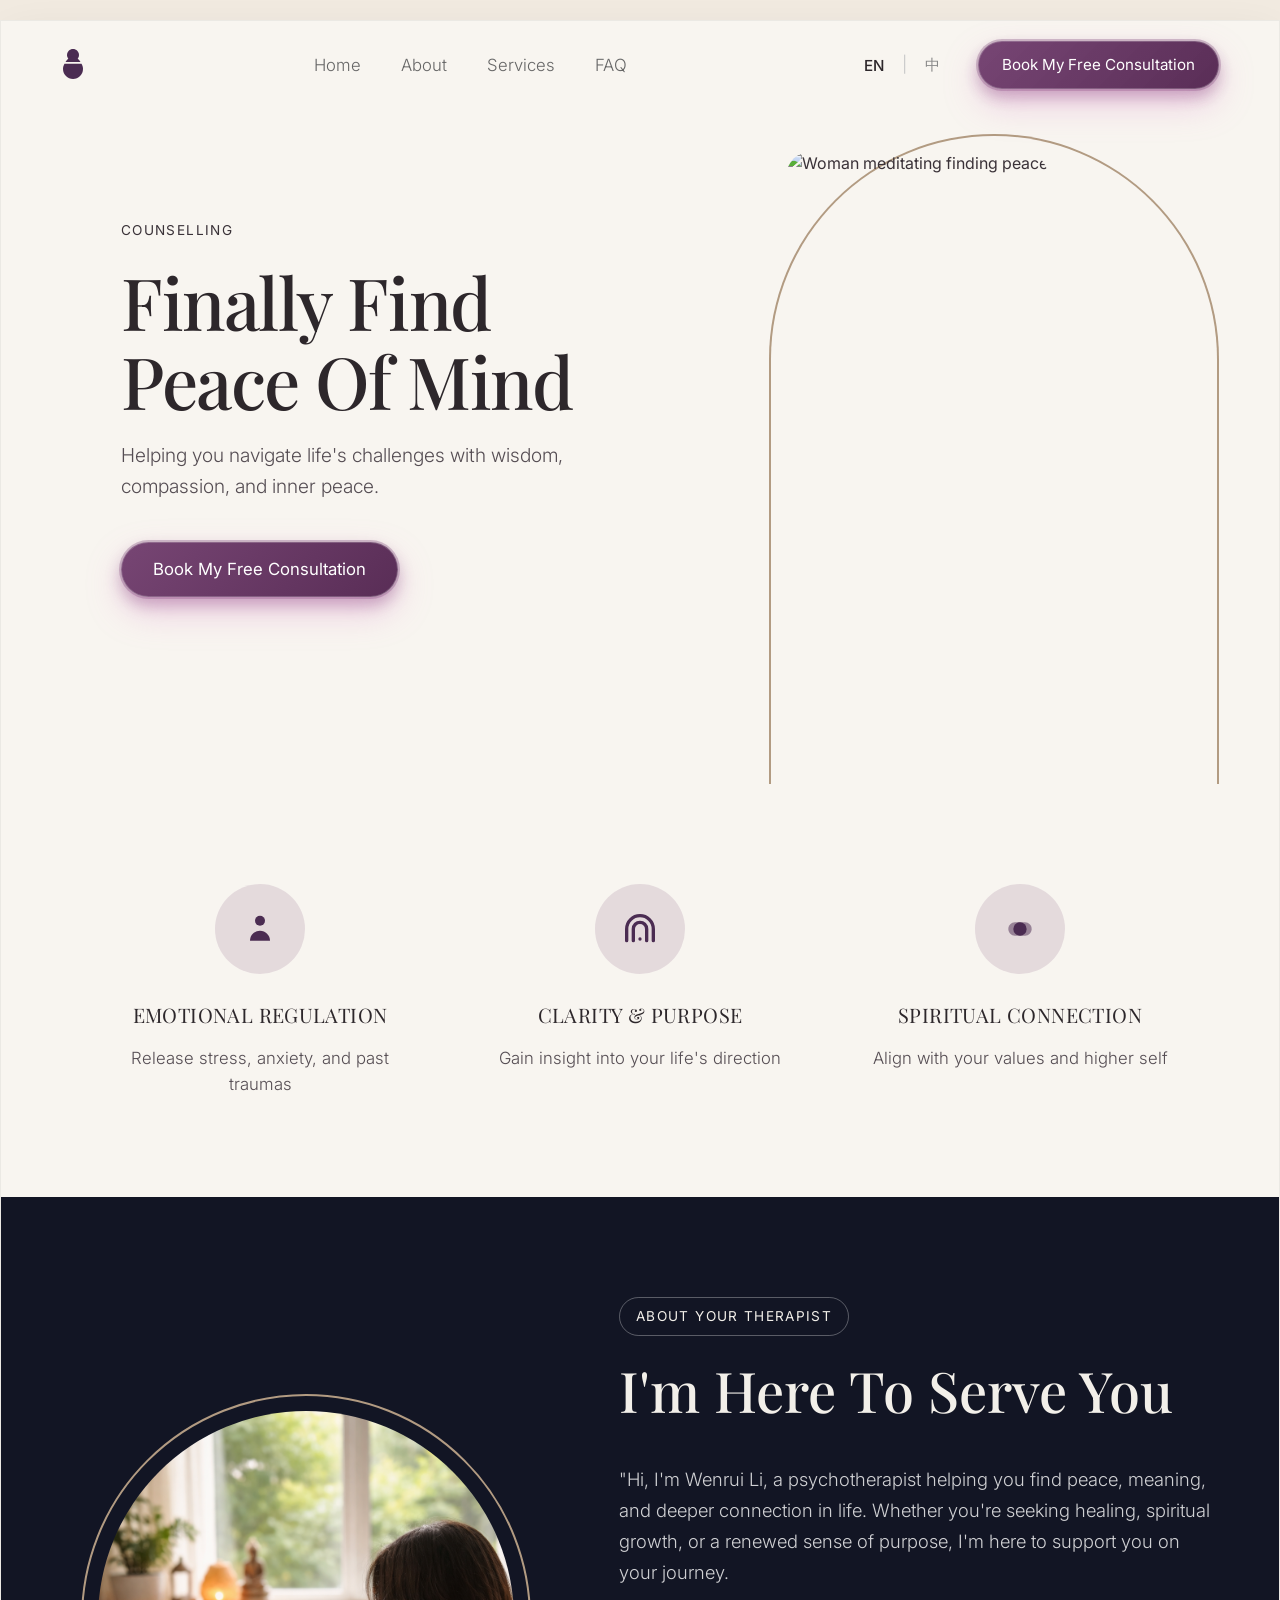
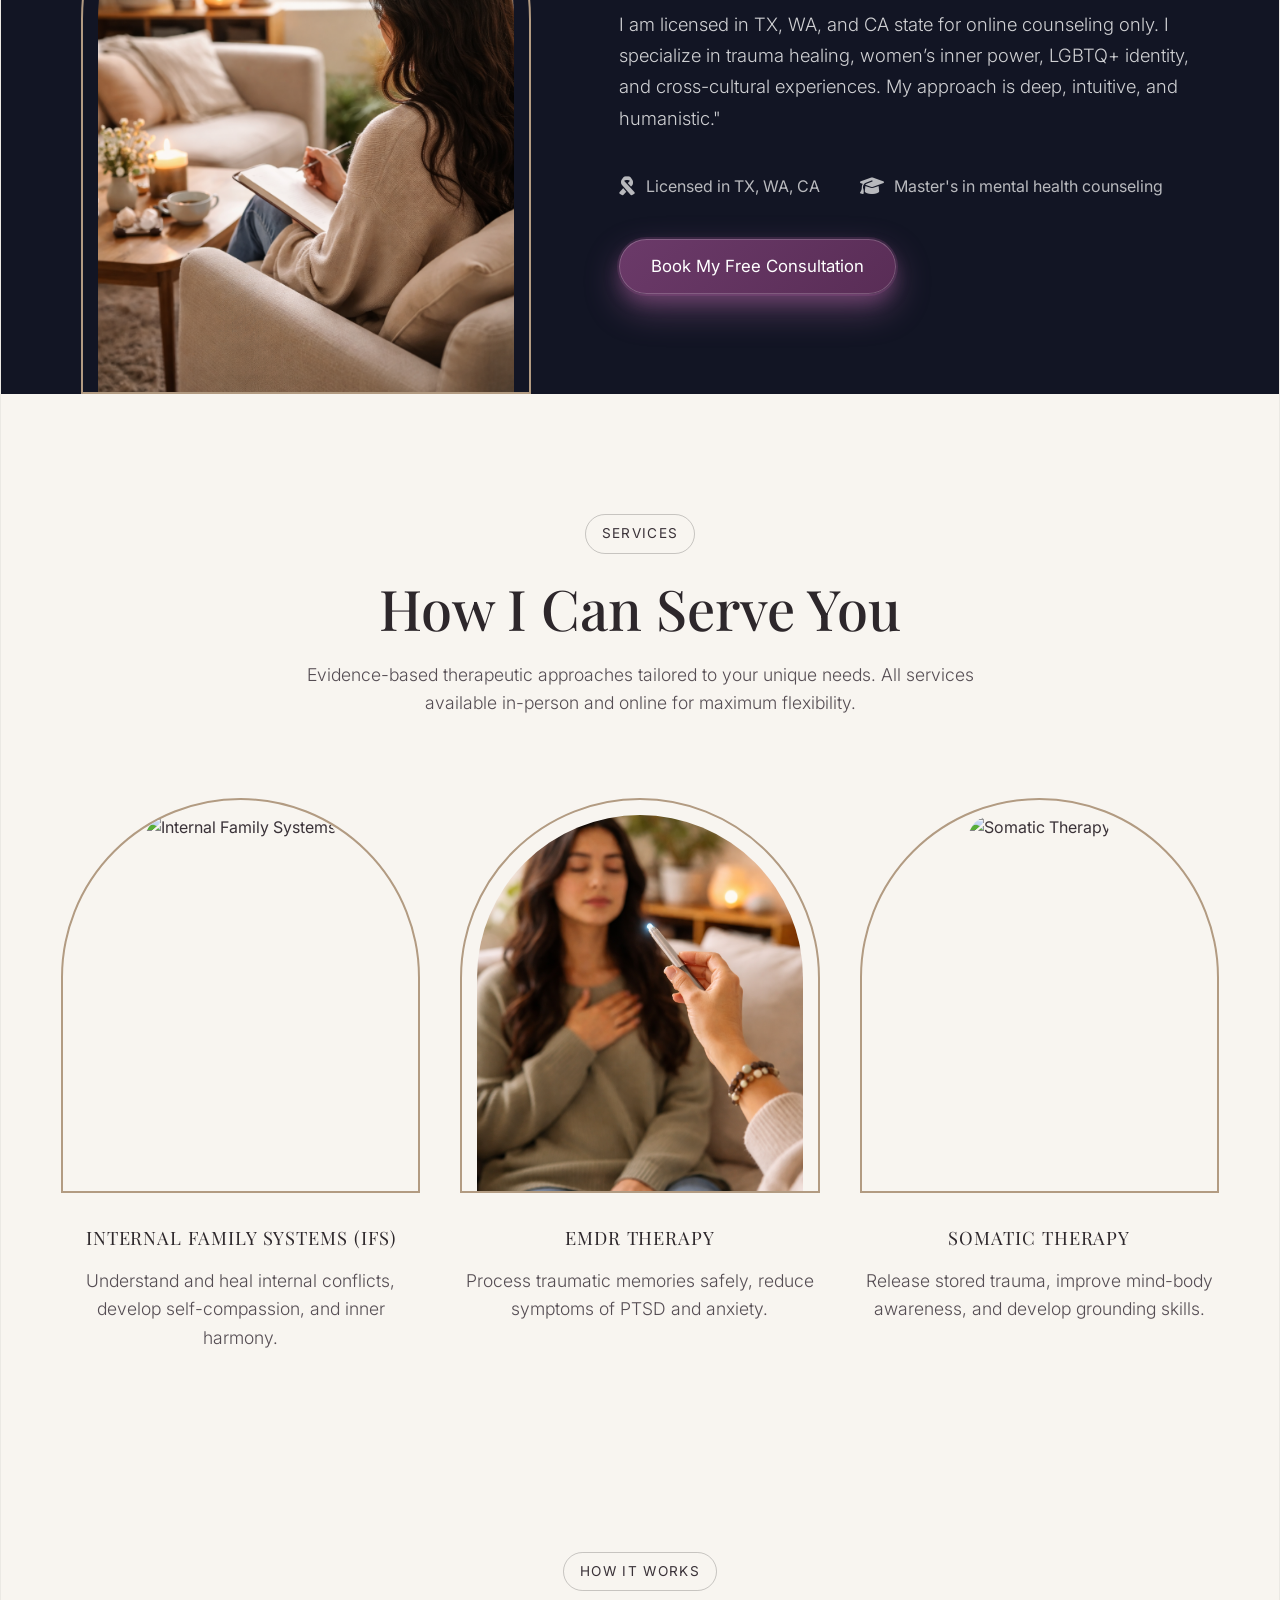
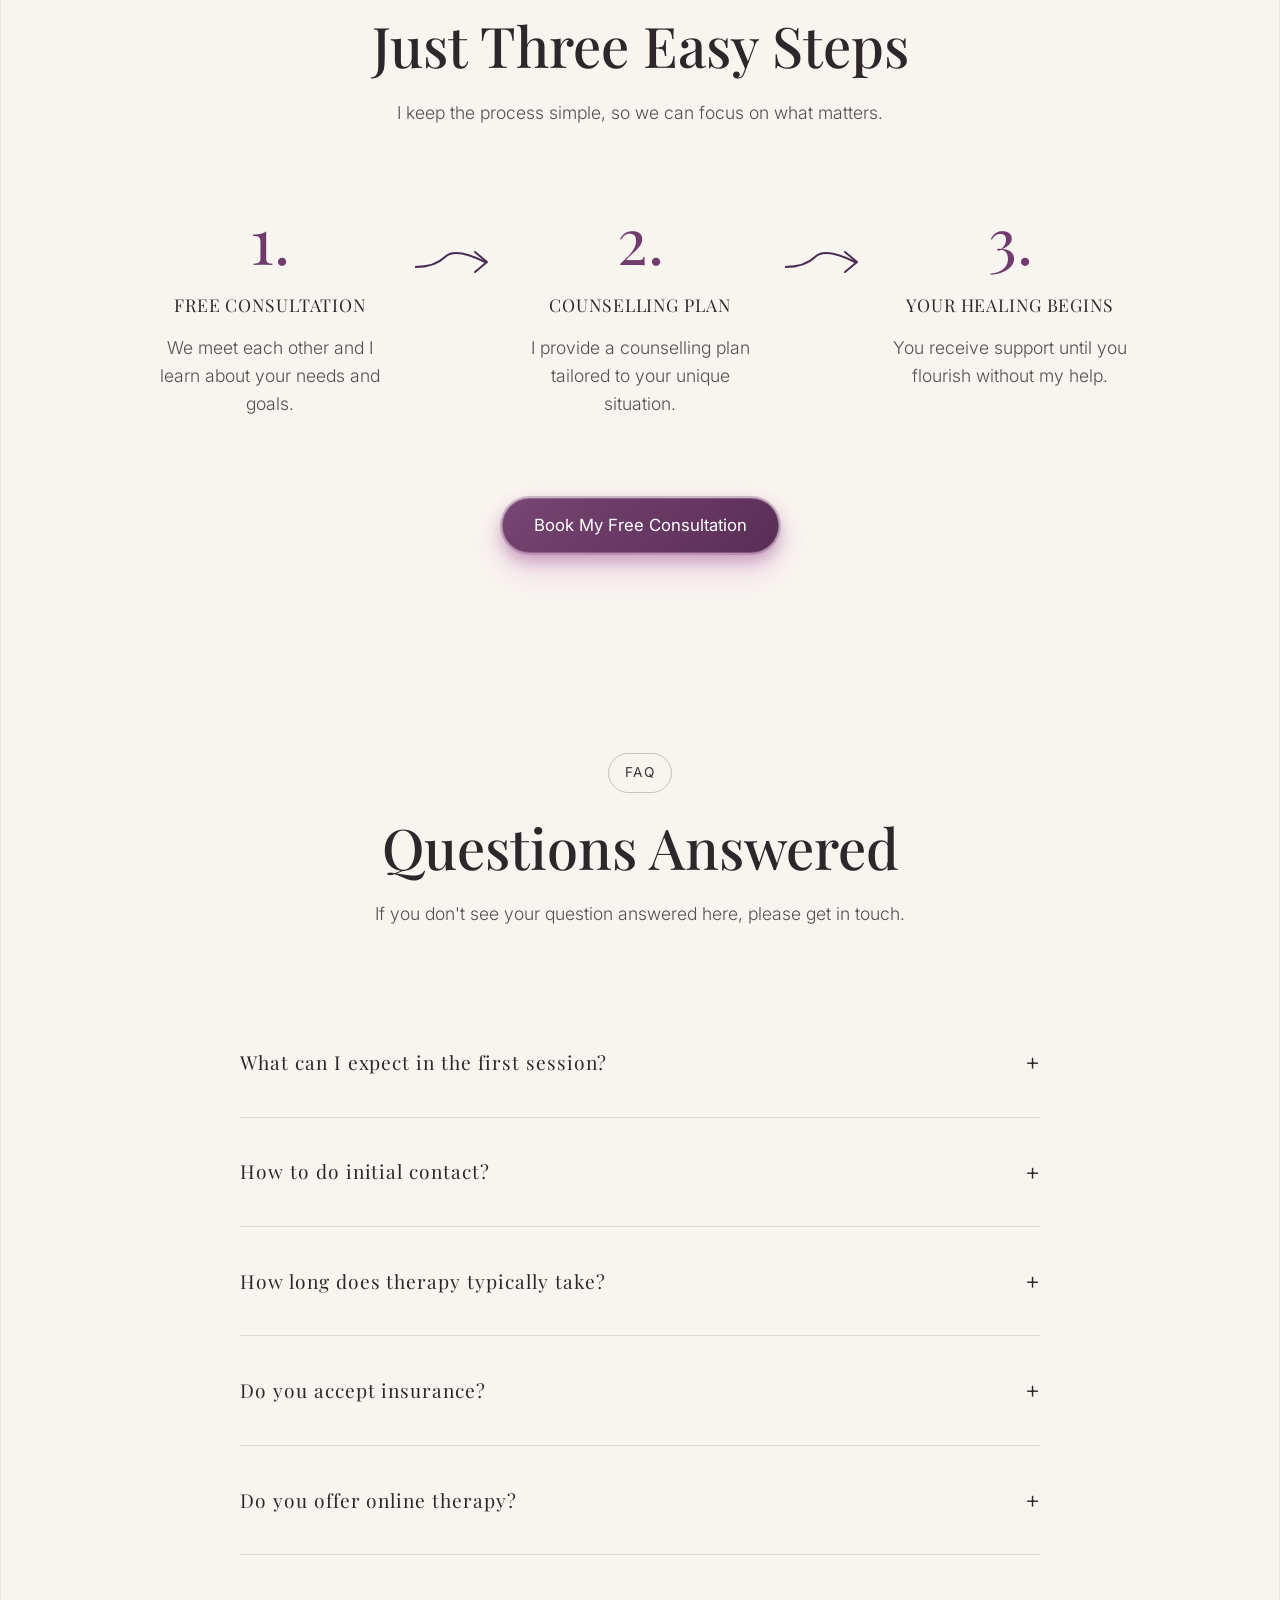
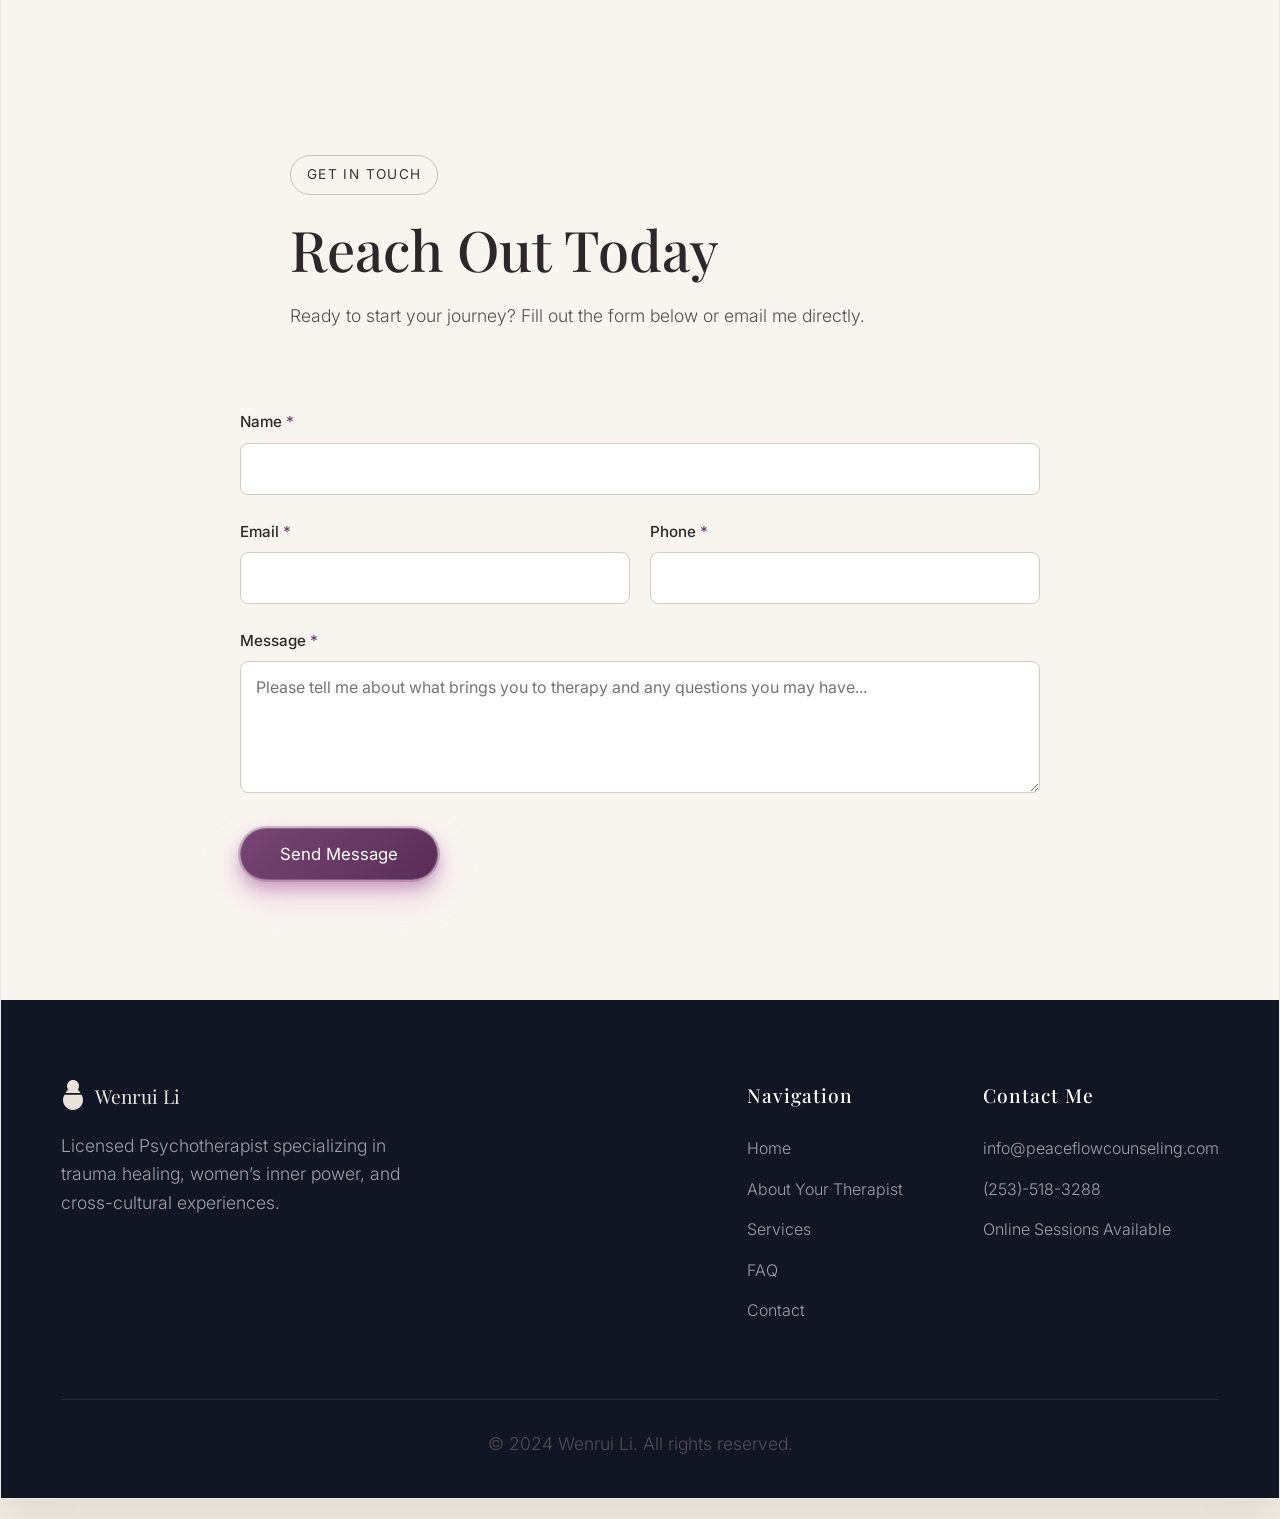
==== commit 0eaaf2a1: "Update index.html" ====
--- a/index.html
+++ b/index.html
@@ -127,7 +127,7 @@
         <section class="about-section dark-bg" id="about">
             <div class="about-image-container">
                 <div class="about-image-arch">
-                    <img src="aboutphoto.png" alt="Wenrui Li, Licensed Psychotherapist">
+                    <img src="aboutPhoto.png" alt="Wenrui Li, Licensed Psychotherapist">
                 </div>
             </div>
 
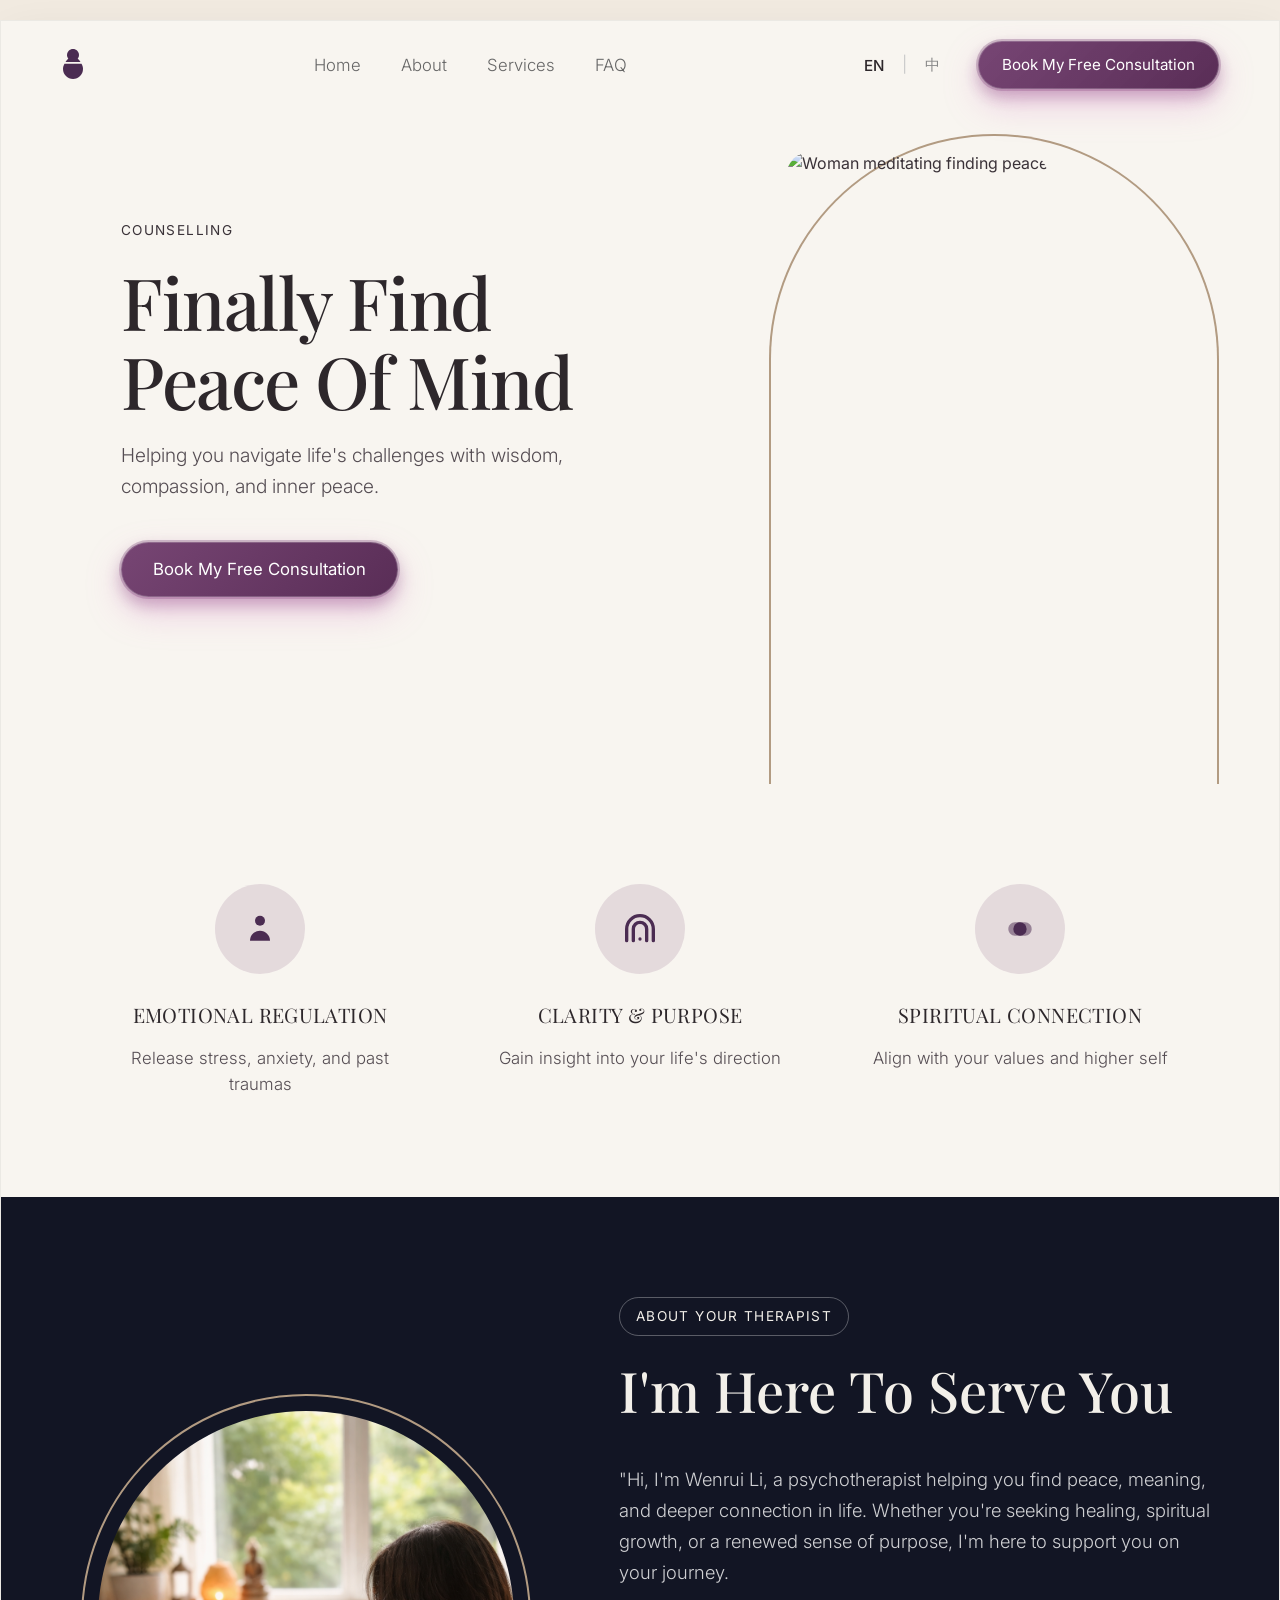
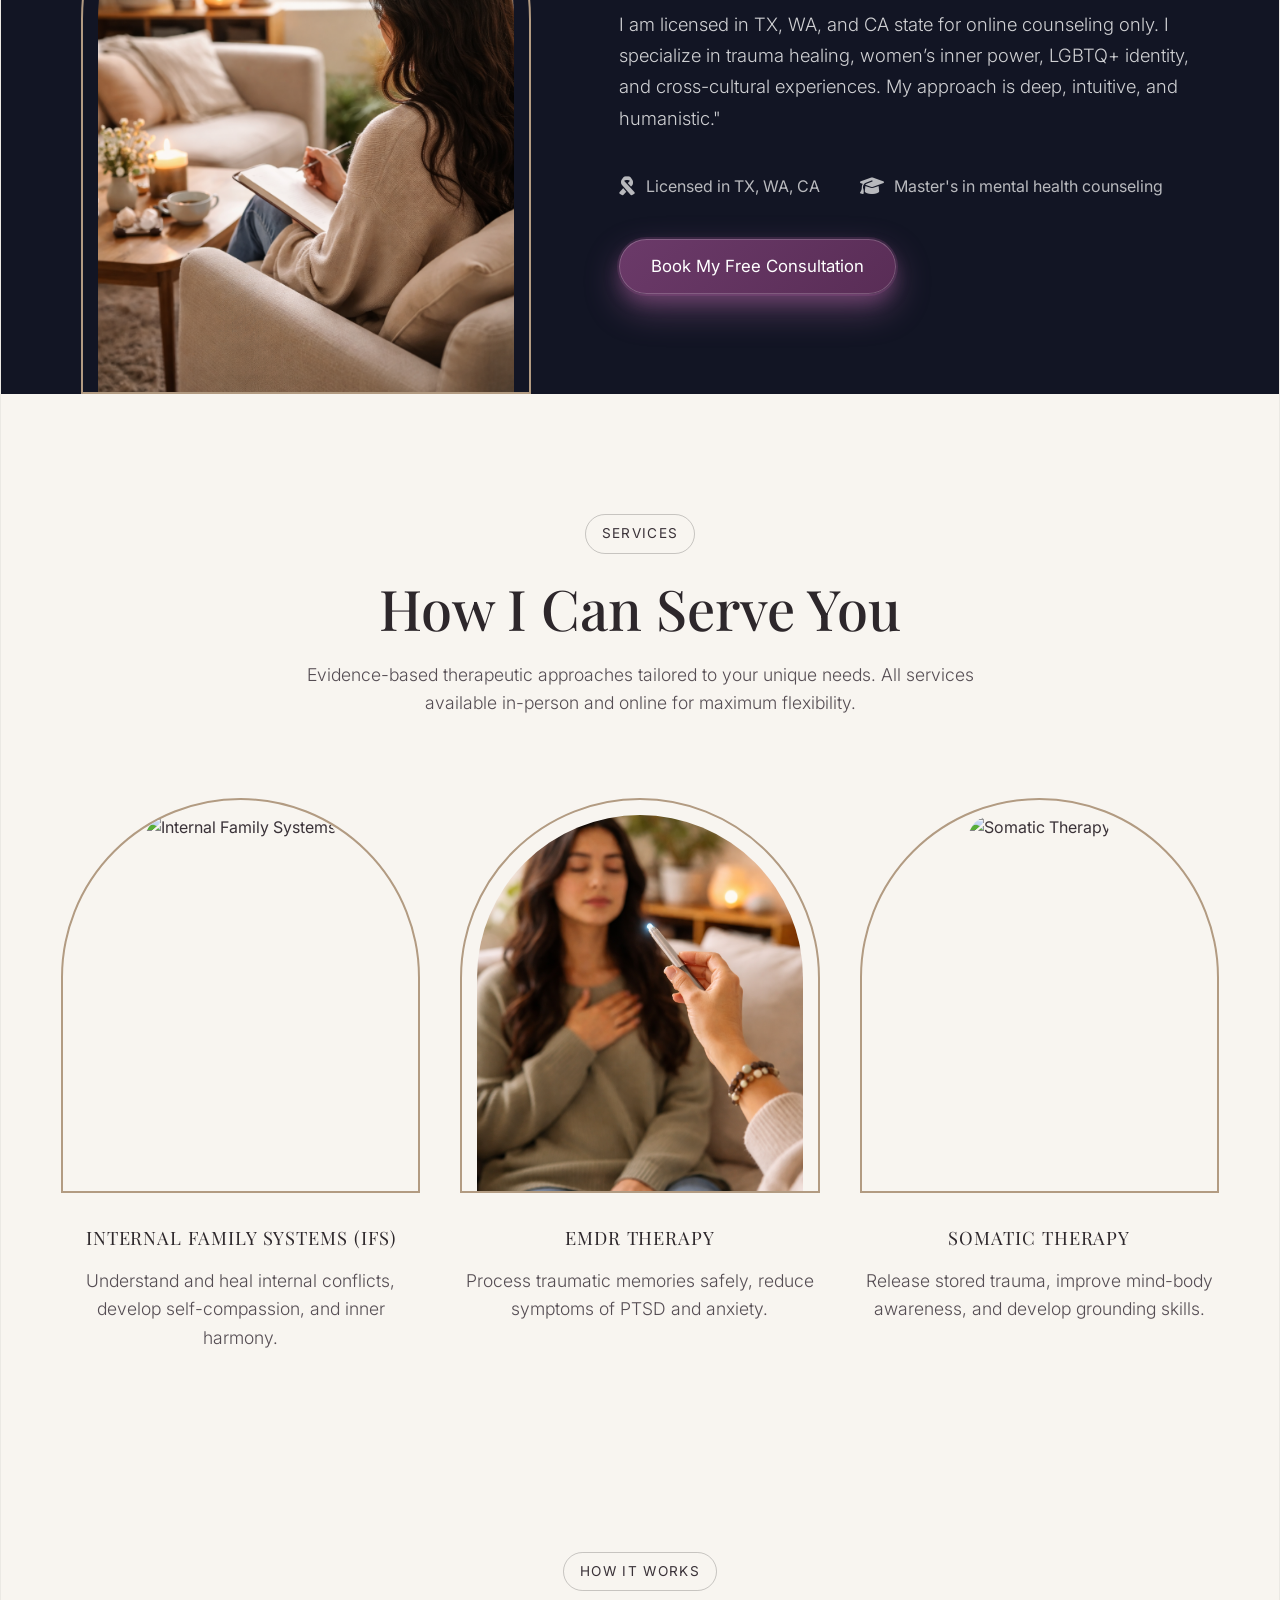
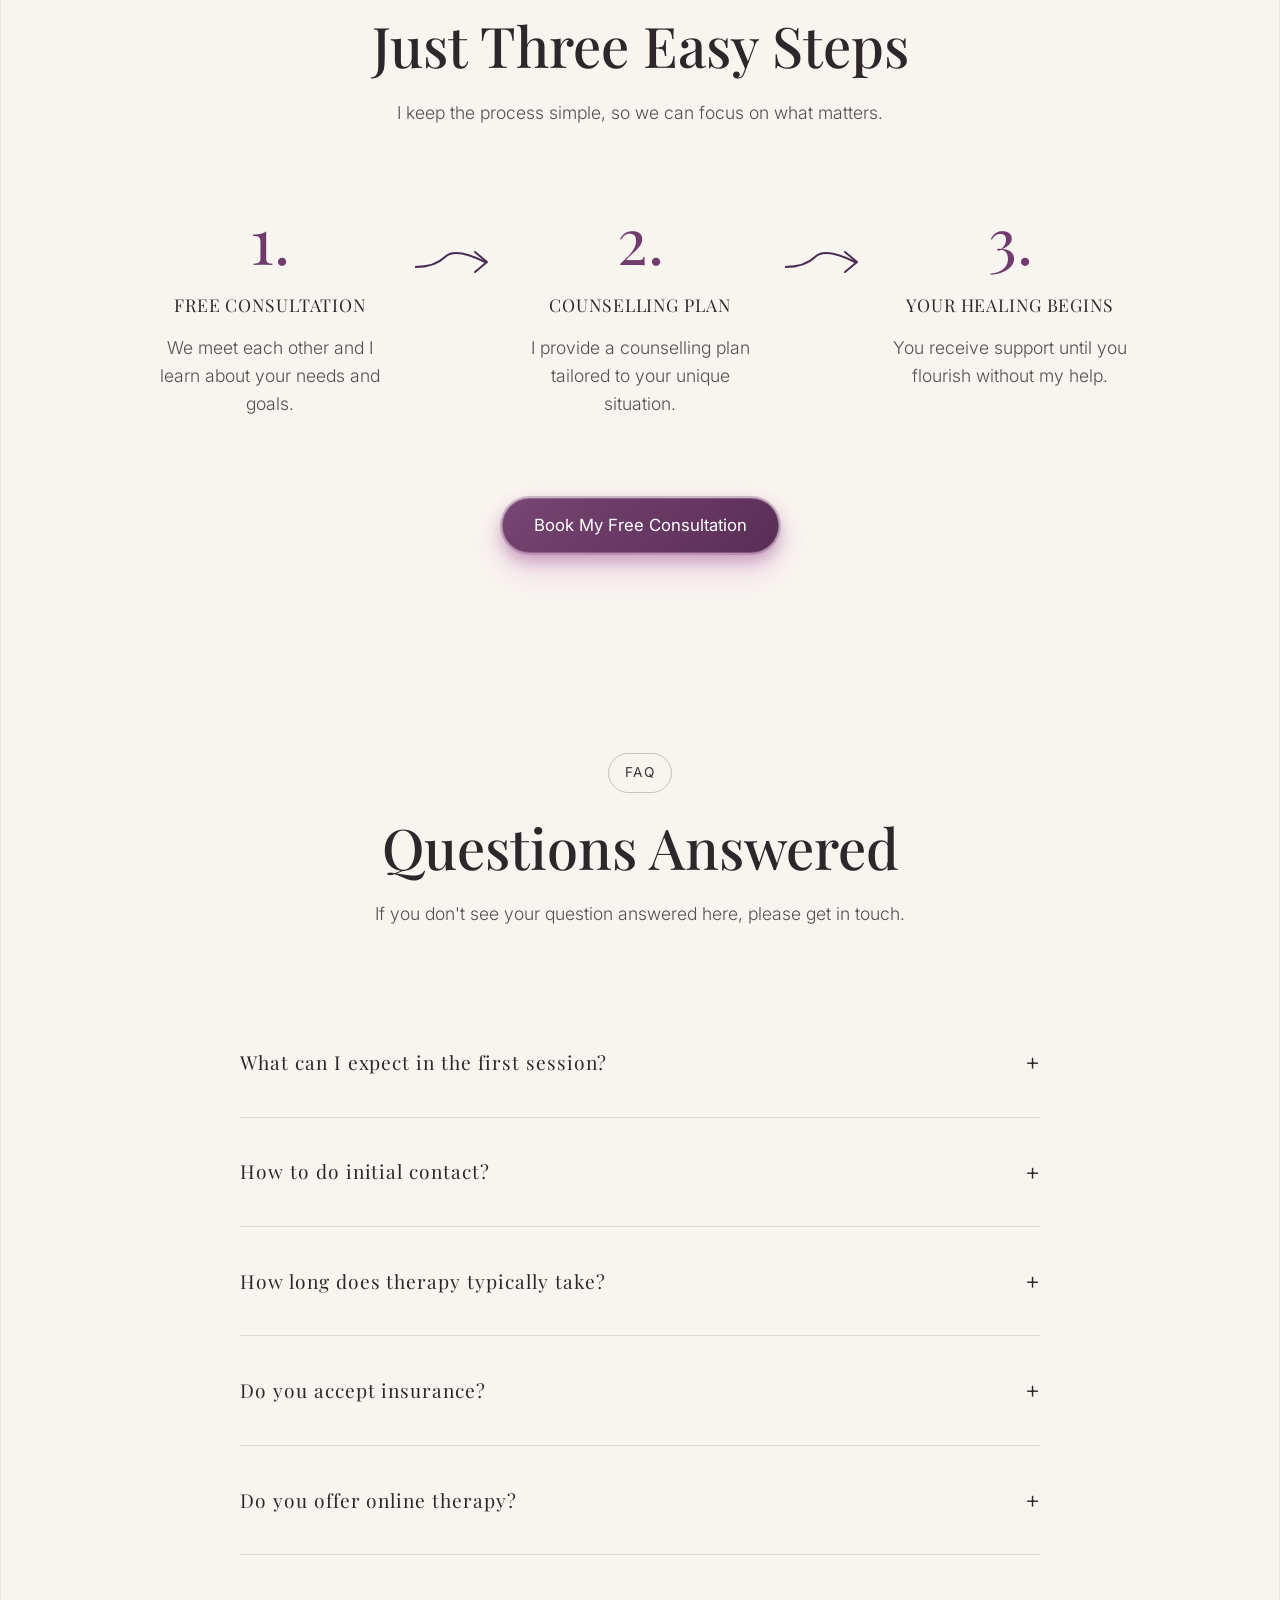
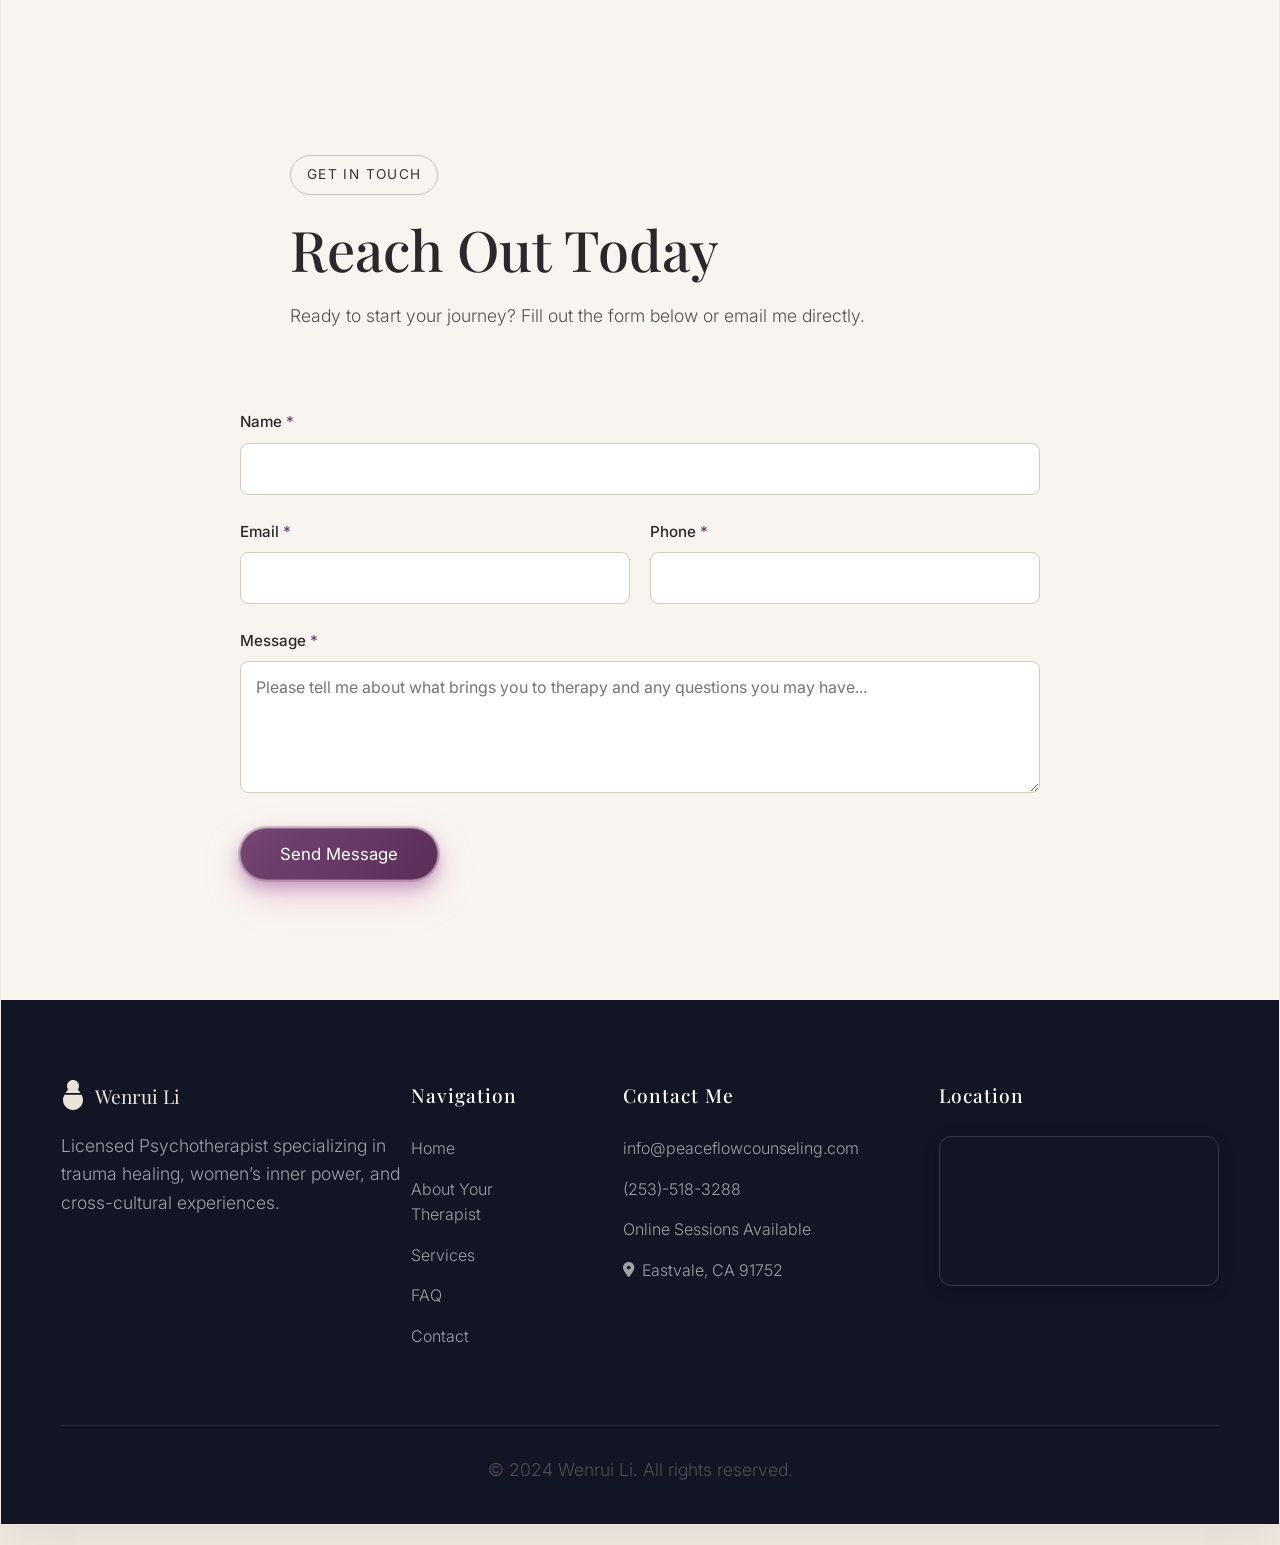
==== commit 90744e11: "adding location in footer" ====
--- a/index.html
+++ b/index.html
@@ -456,6 +456,23 @@
                         <a href="mailto:info@peaceflowcounseling.com">info@peaceflowcounseling.com</a>
                         <a href="tel:2535183288">(253)-518-3288</a>
                         <p data-en="Online Sessions Available" data-zh="仅提供线上咨询">Online Sessions Available</p>
+                        <p id="footer-address" style="margin-top: 15px; margin-bottom: 0; display: flex; align-items: flex-start; gap: 8px;">
+                            <i class="fa-solid fa-location-dot" style="margin-top: 4px; font-size: 0.95rem;"></i>
+                            <span id="footer-address-text" data-en="Eastvale, CA 91752" data-zh="加州东谷市 (Eastvale, CA 91752)">Eastvale, CA 91752</span>
+                        </p>
+                    </div>
+
+                    <div class="footer-map">
+                        <h4 data-en="Location" data-zh="服务地点">Location</h4>
+                        <div class="map-wrapper">
+                            <iframe 
+                                id="footer-map-iframe" 
+                                src="https://maps.google.com/maps?q=33.9636,-117.5642&z=14&output=embed" 
+                                allowfullscreen="" 
+                                loading="lazy" 
+                                referrerpolicy="no-referrer-when-downgrade">
+                            </iframe>
+                        </div>
                     </div>
                 </div>
             </div>
--- a/style.css
+++ b/style.css
@@ -746,7 +746,8 @@
 }
 
 .footer-links h4,
-.footer-contact h4 {
+.footer-contact h4,
+.footer-map h4 {
     font-family: var(--font-heading);
     font-size: 1.2rem;
     margin-bottom: 25px;
@@ -770,6 +771,63 @@
     color: #fff;
 }
 
+.footer-map {
+    display: flex;
+    flex-direction: column;
+    max-width: 280px;
+    width: 100%;
+}
+
+.map-wrapper {
+    position: relative;
+    overflow: hidden;
+    border-radius: 12px;
+    border: 1px solid rgba(255, 255, 255, 0.15);
+    height: 150px;
+    width: 100%;
+    transition: border-color 0.3s ease, box-shadow 0.3s ease;
+    box-shadow: 0 4px 15px rgba(0, 0, 0, 0.2);
+}
+
+.map-wrapper:hover {
+    border-color: var(--border-color);
+    box-shadow: 0 8px 25px rgba(112, 60, 109, 0.2);
+}
+
+.map-wrapper iframe {
+    border: 0;
+    width: 100%;
+    height: 100%;
+    filter: invert(90%) hue-rotate(180deg);
+    transition: filter 0.5s cubic-bezier(0.4, 0, 0.2, 1);
+}
+
+.map-wrapper:hover iframe {
+    filter: none;
+}
+
+#footer-address {
+    color: rgba(255, 255, 255, 0.6) !important;
+    font-size: 1rem;
+    font-weight: 300;
+    line-height: 1.5;
+}
+
+#footer-address-text {
+    color: rgba(255, 255, 255, 0.6) !important;
+    transition: color 0.3s ease;
+}
+
+#footer-address i {
+    color: rgba(255, 255, 255, 0.6) !important;
+    transition: color 0.3s ease;
+}
+
+#footer-address:hover #footer-address-text,
+#footer-address:hover i {
+    color: #fff !important;
+}
+
 .footer-bottom {
     text-align: center;
     padding-top: 30px;
@@ -894,4 +952,13 @@
         flex-direction: column;
         gap: 40px;
     }
+
+    .footer-map {
+        max-width: 100%;
+    }
+
+    .map-wrapper {
+        max-width: 100%;
+        height: 180px;
+    }
 }
